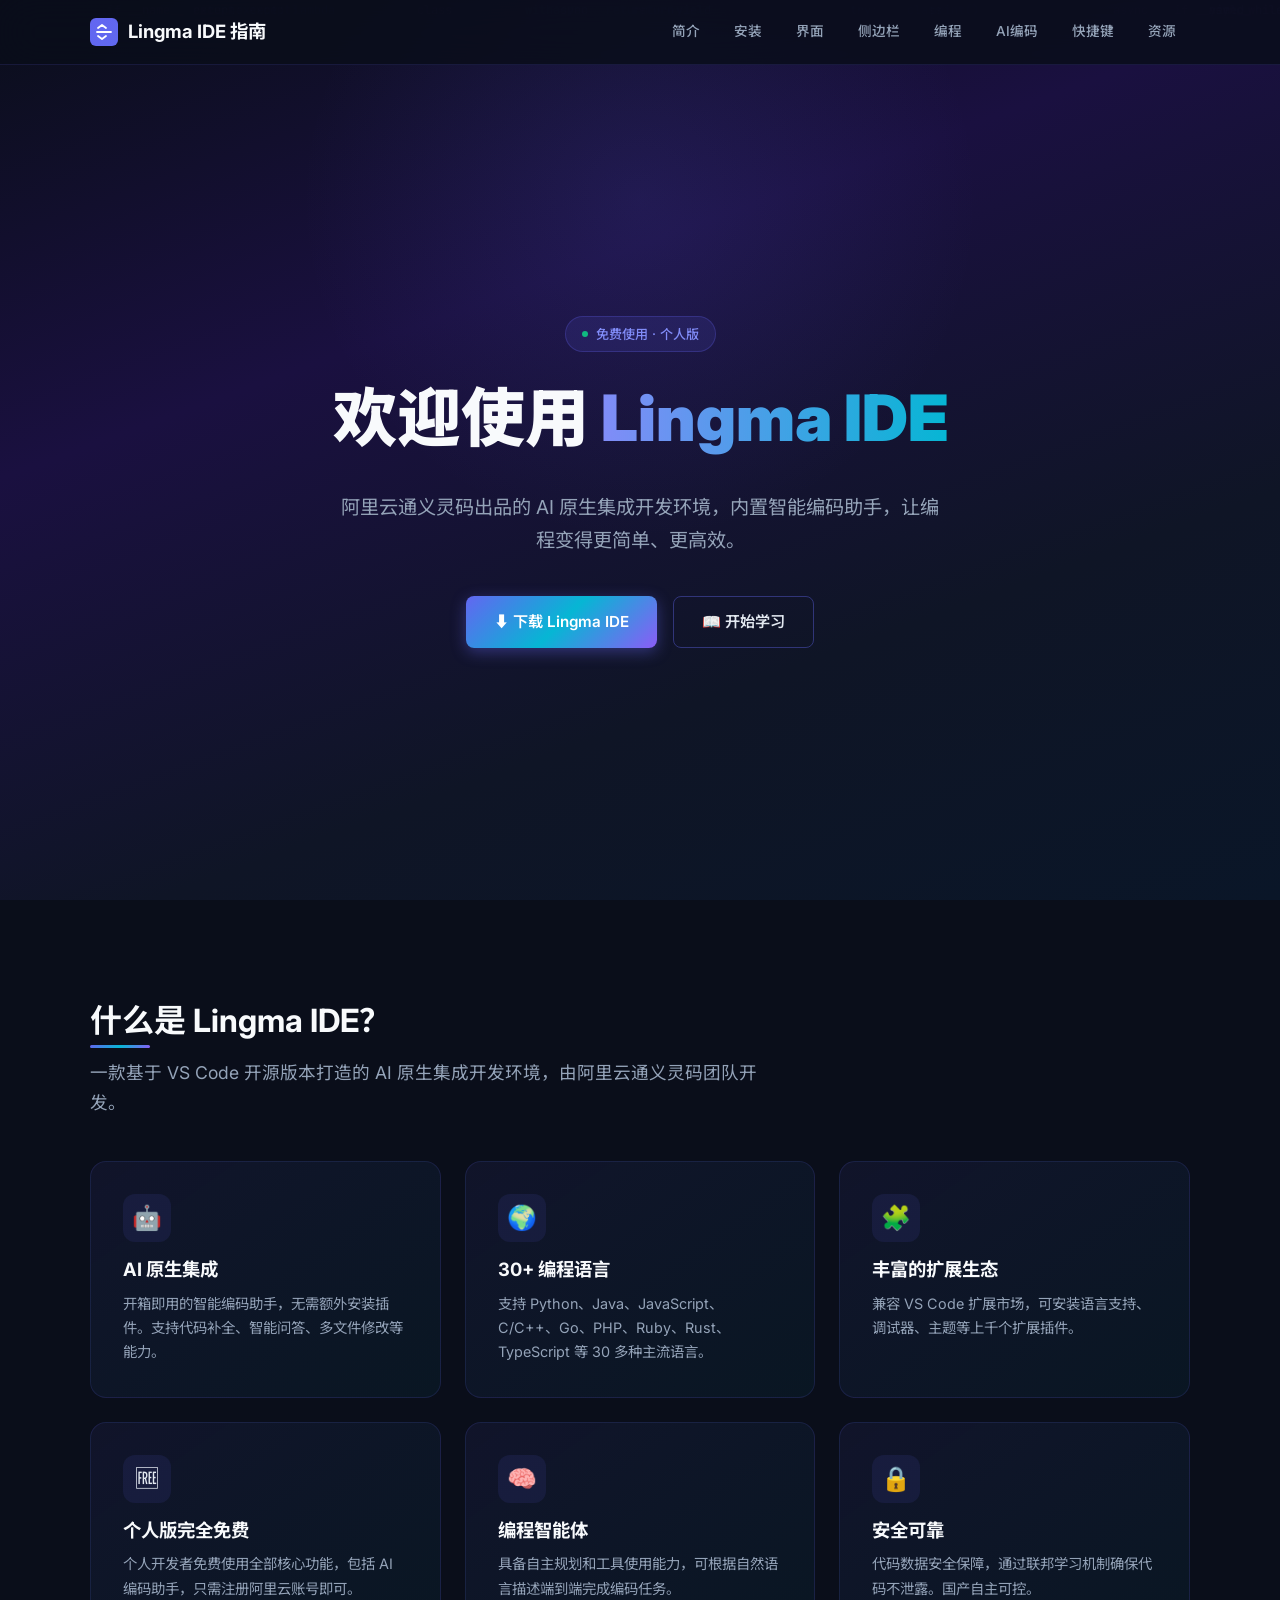
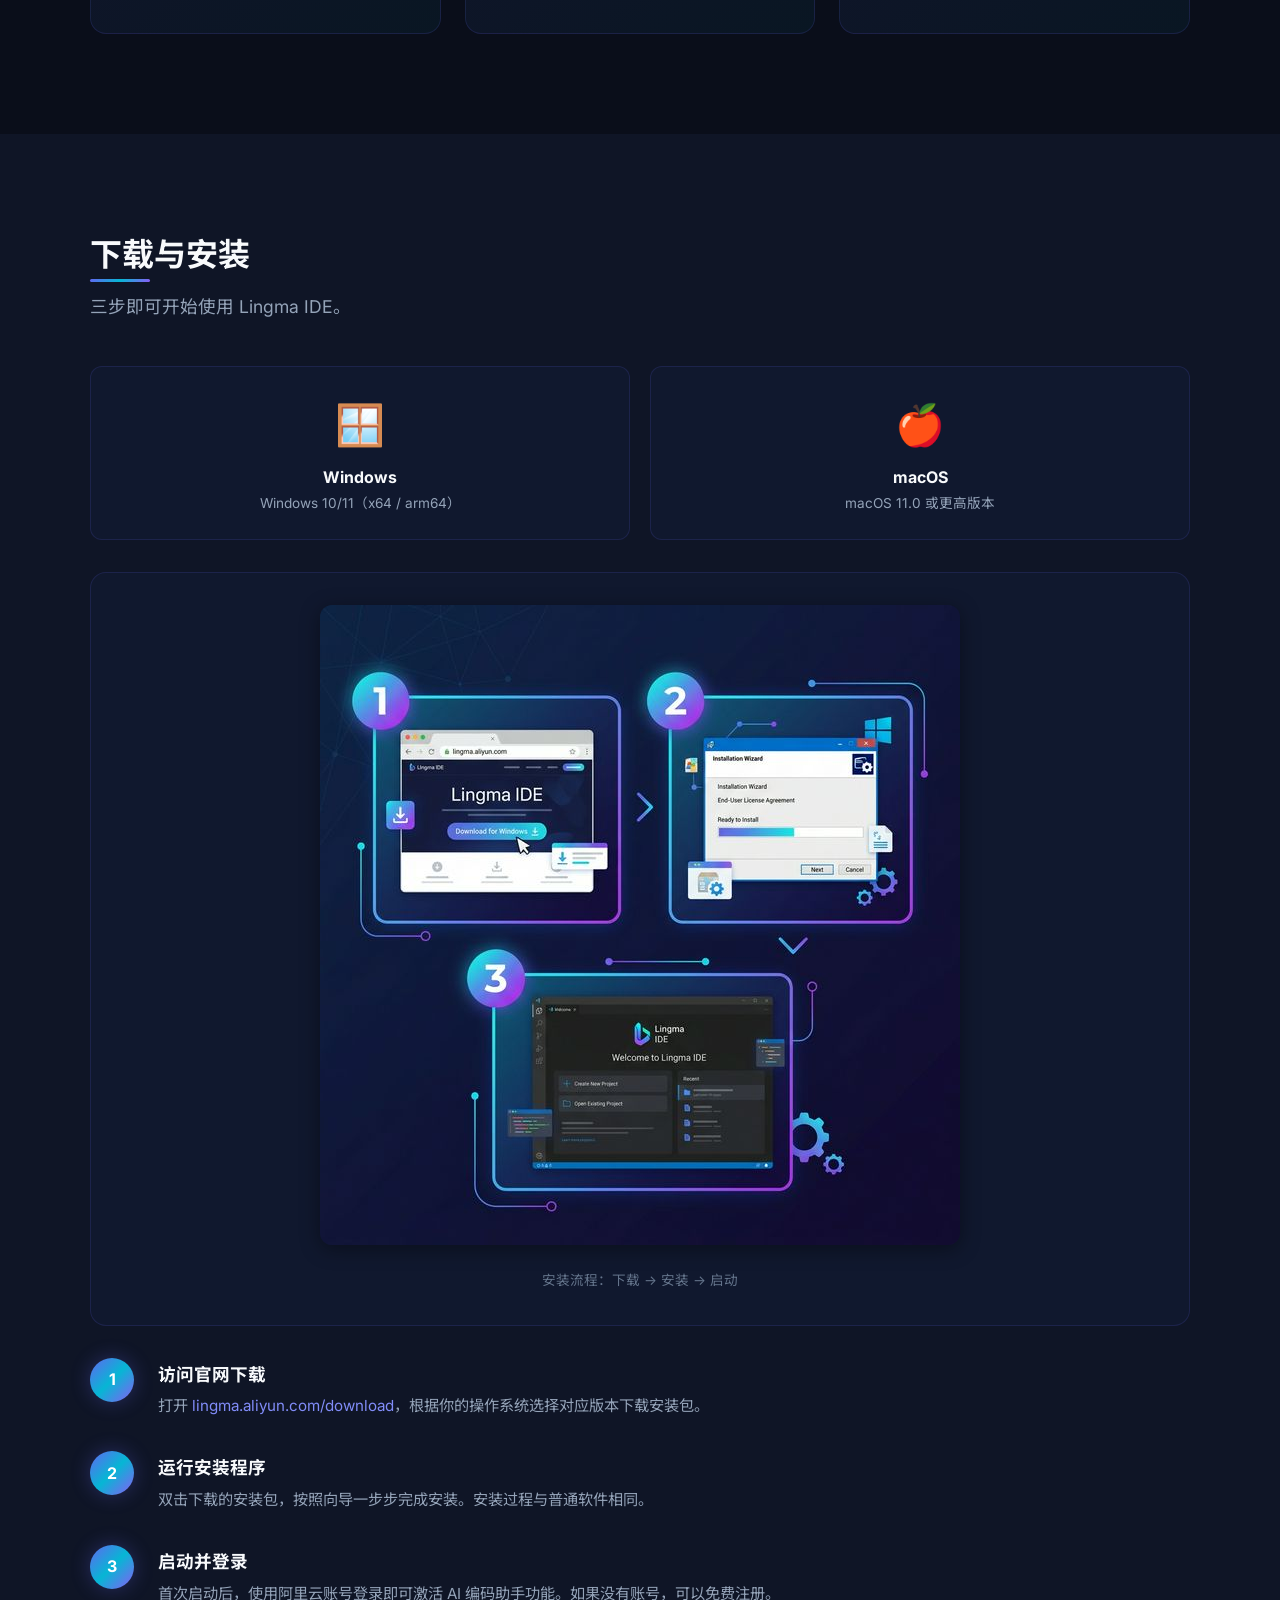
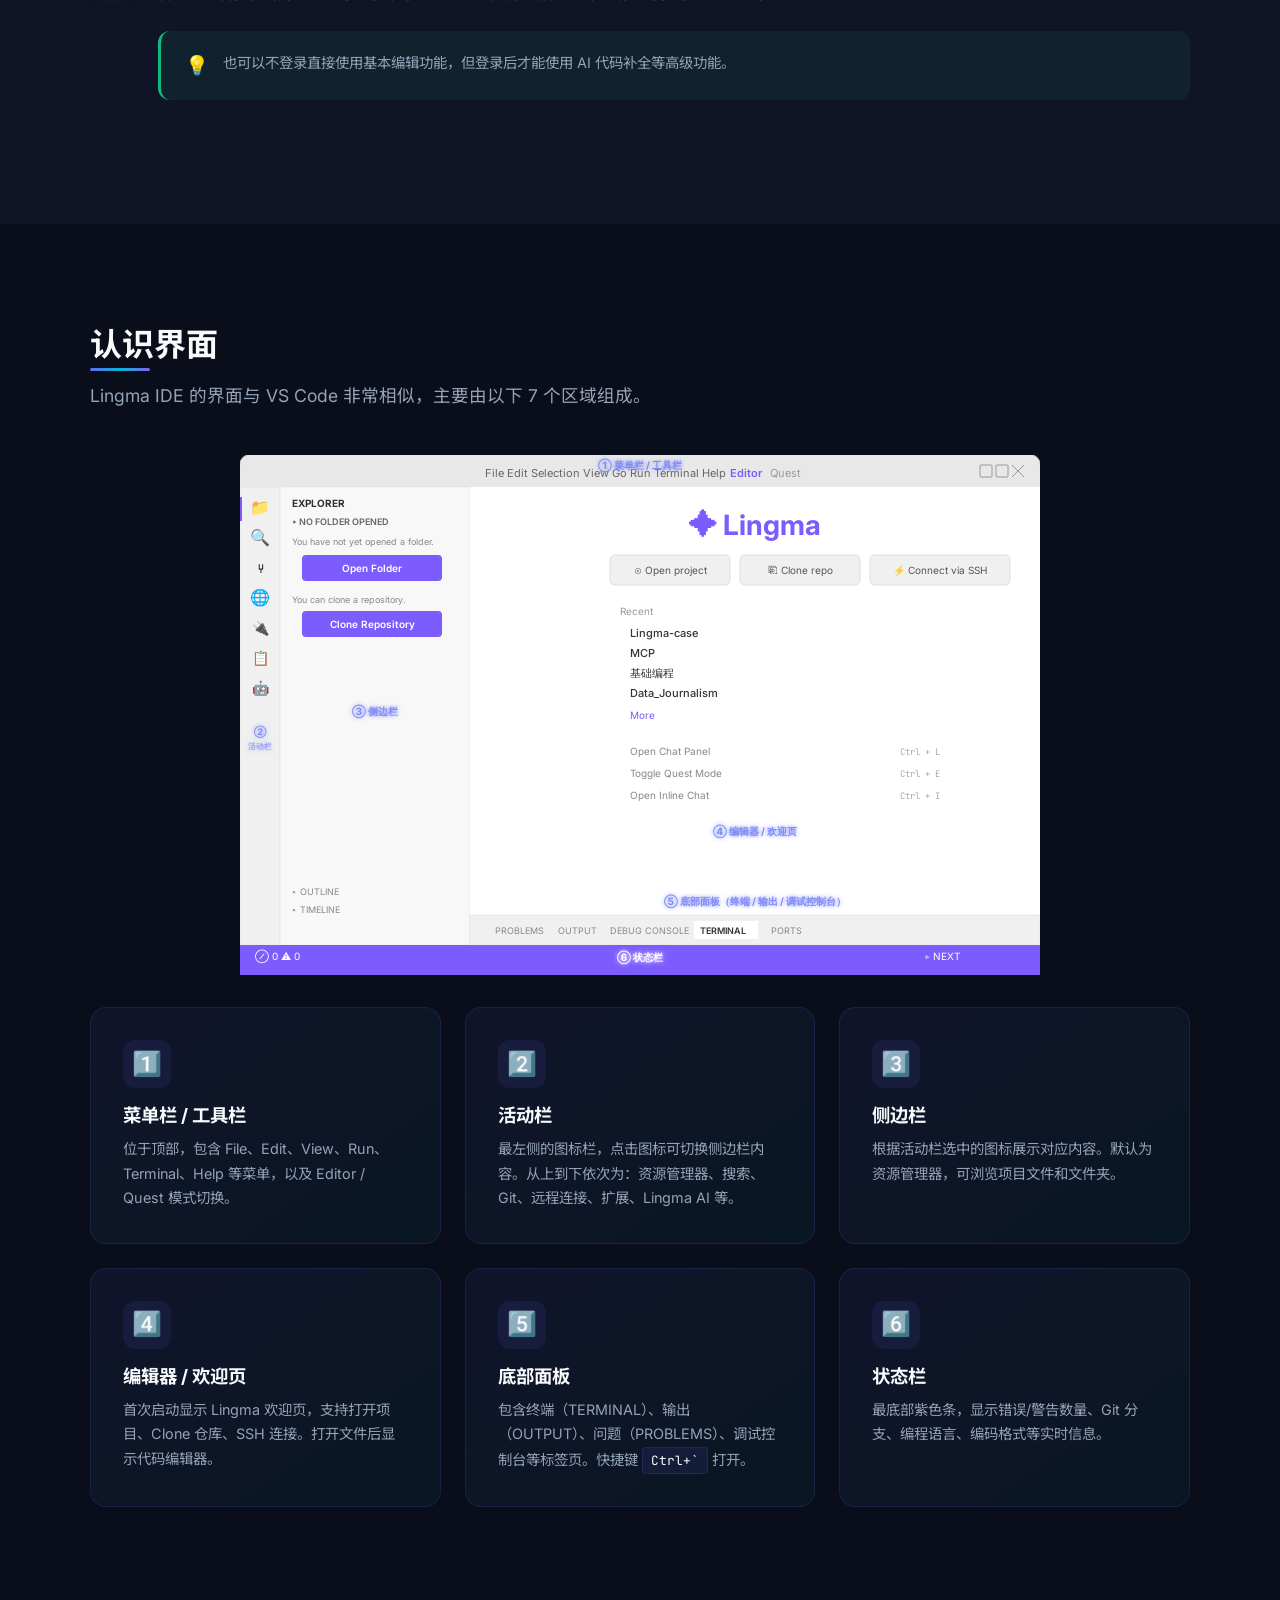
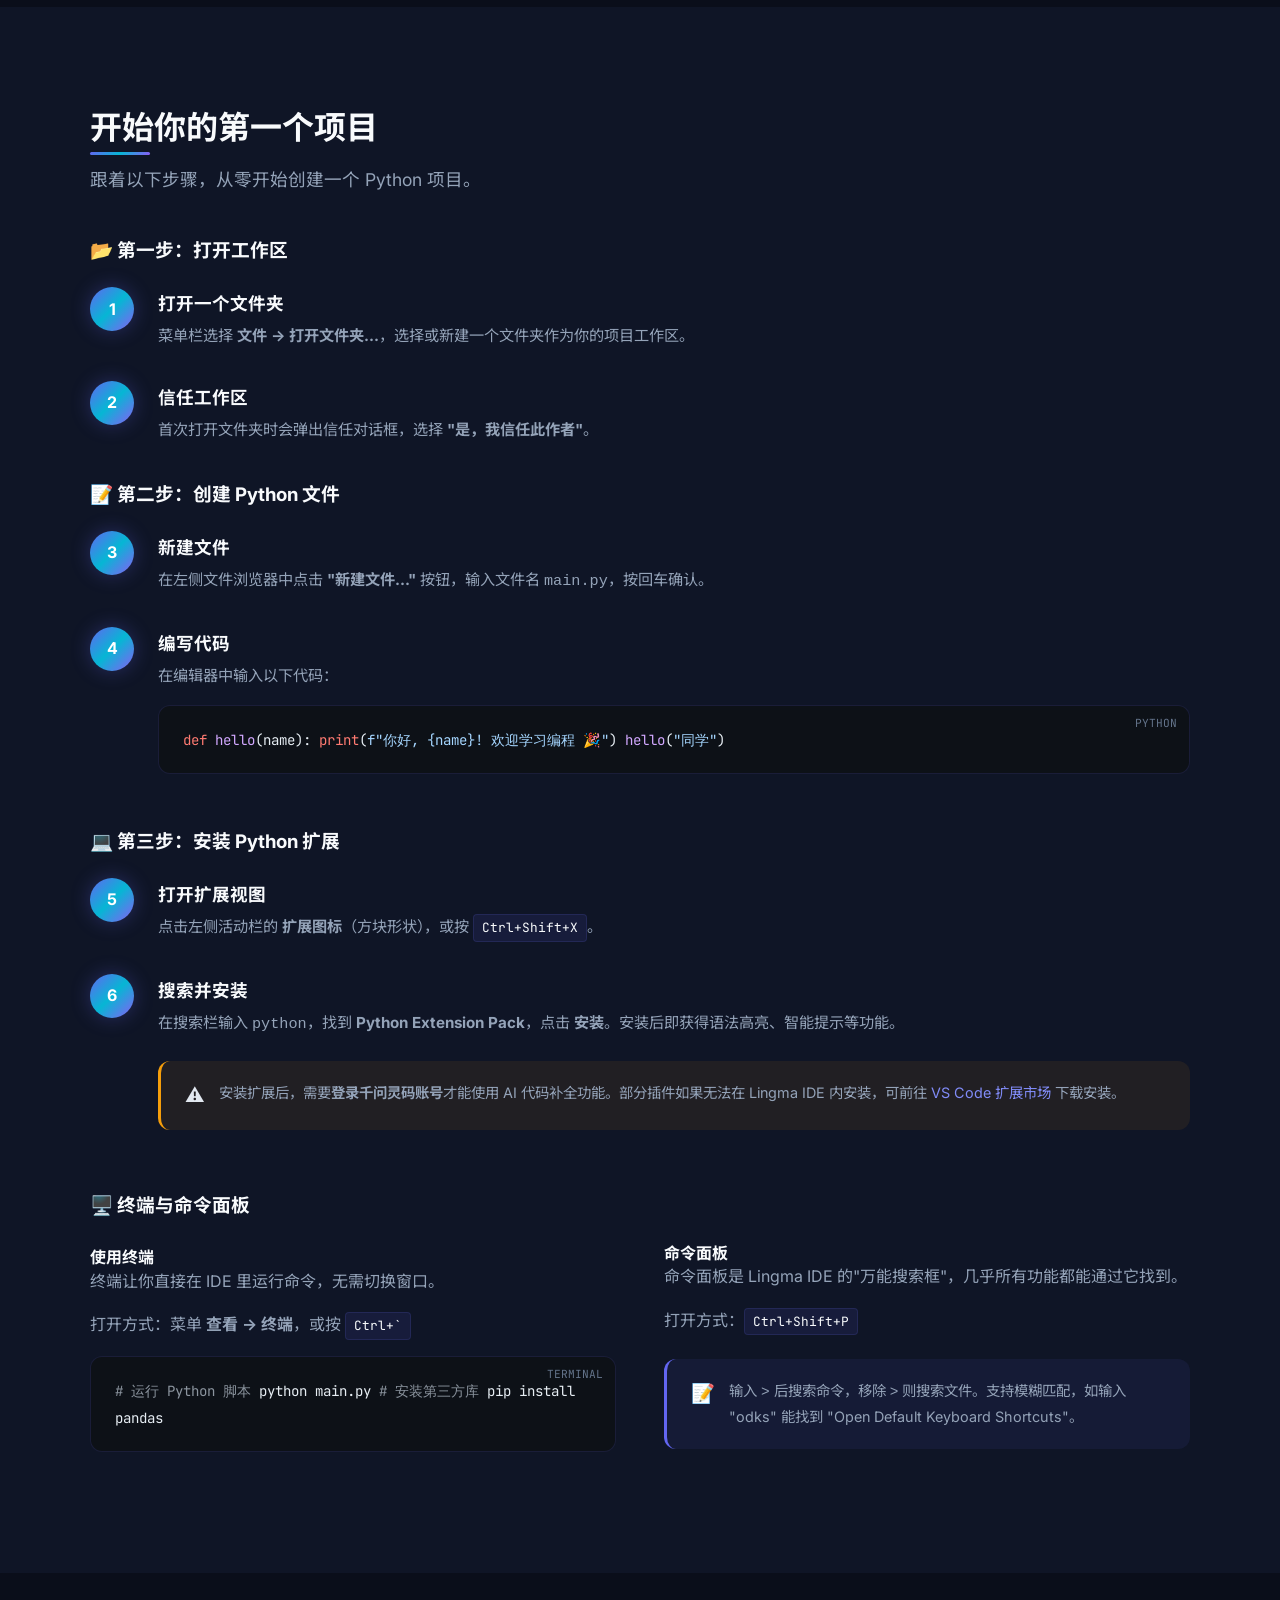
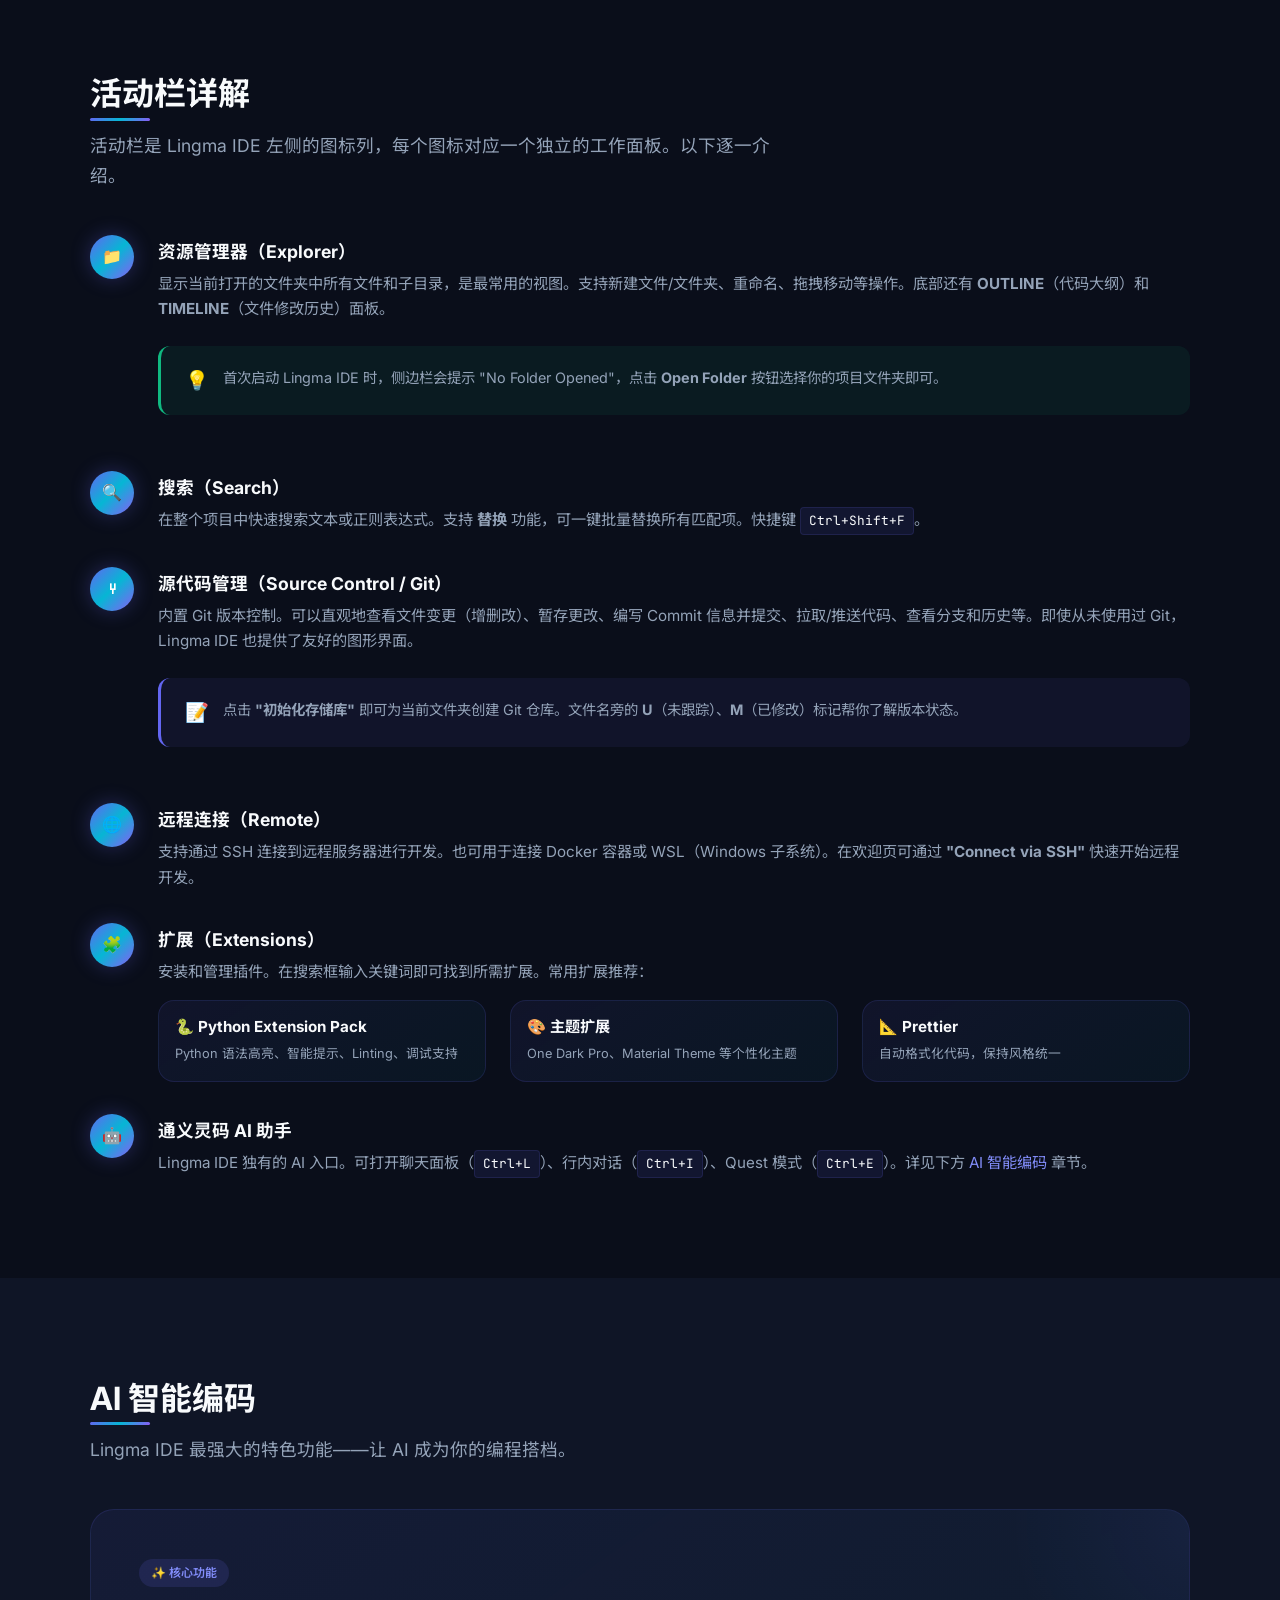
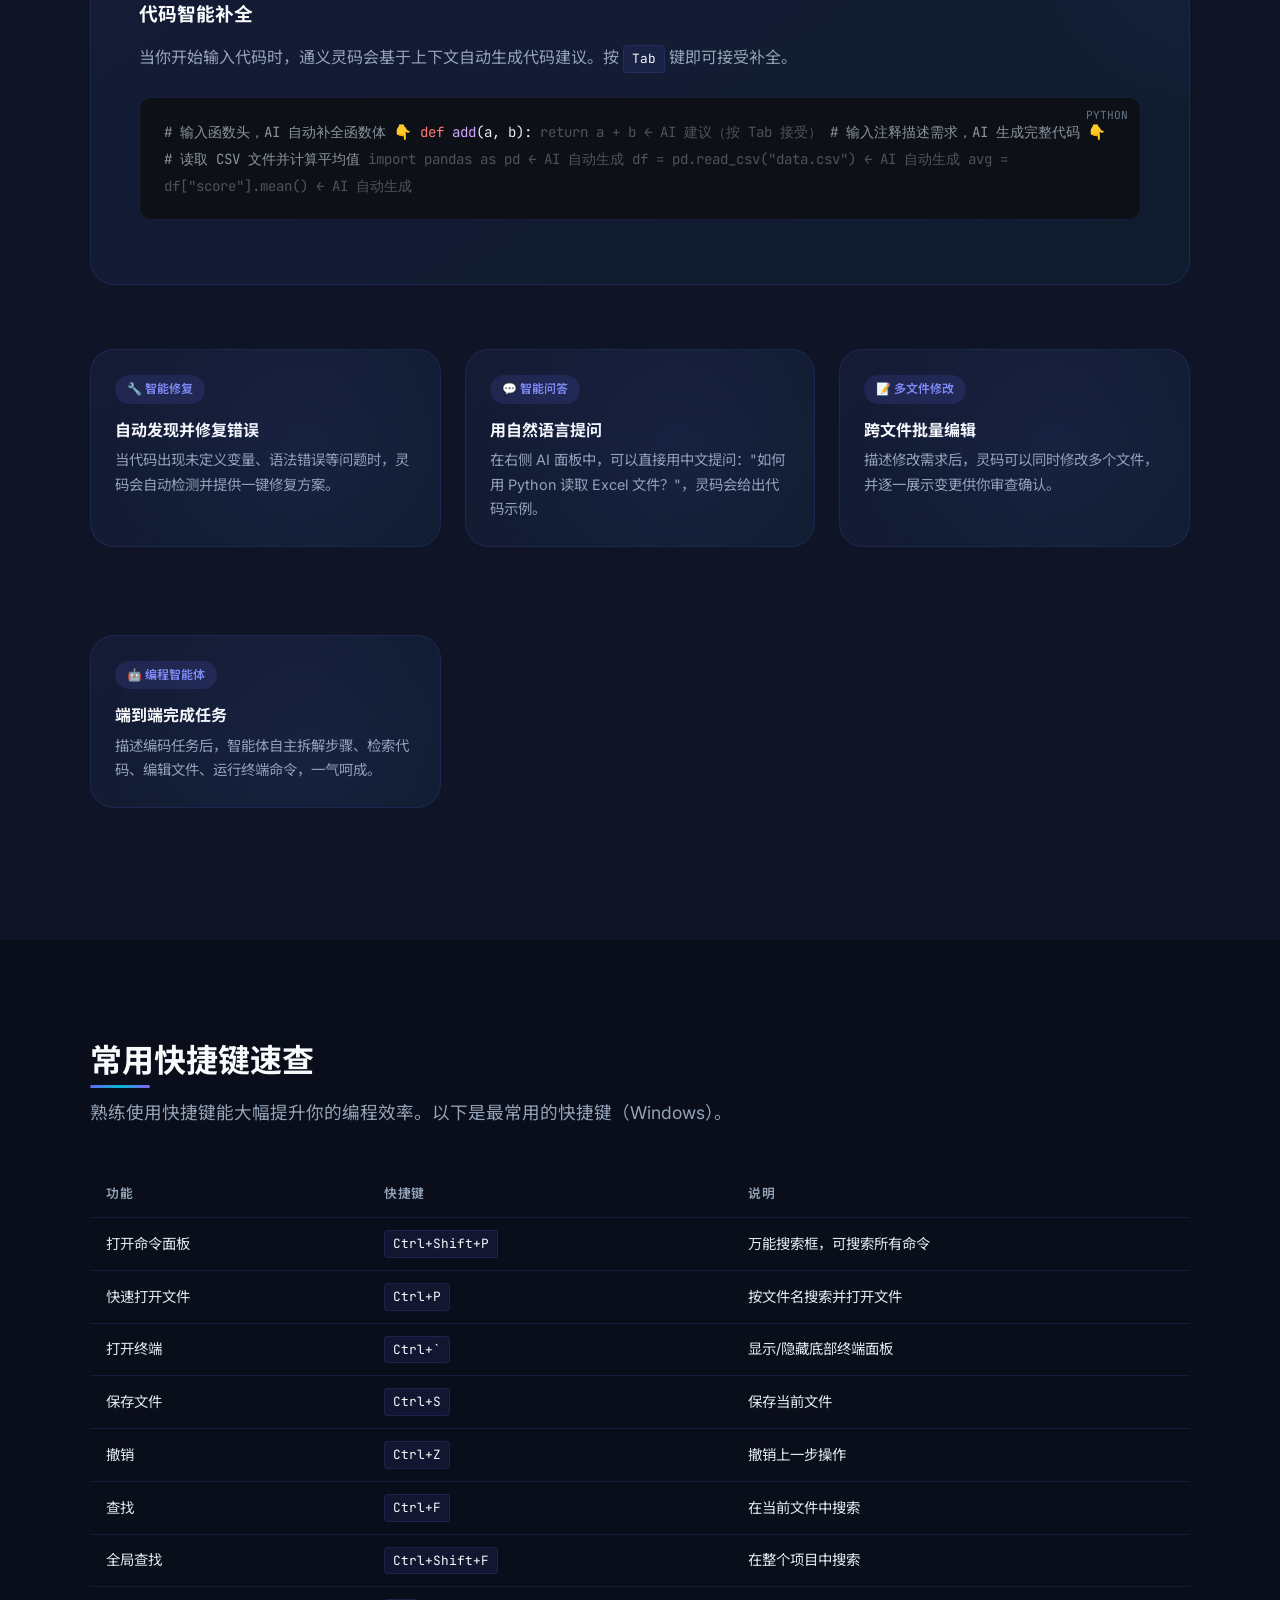
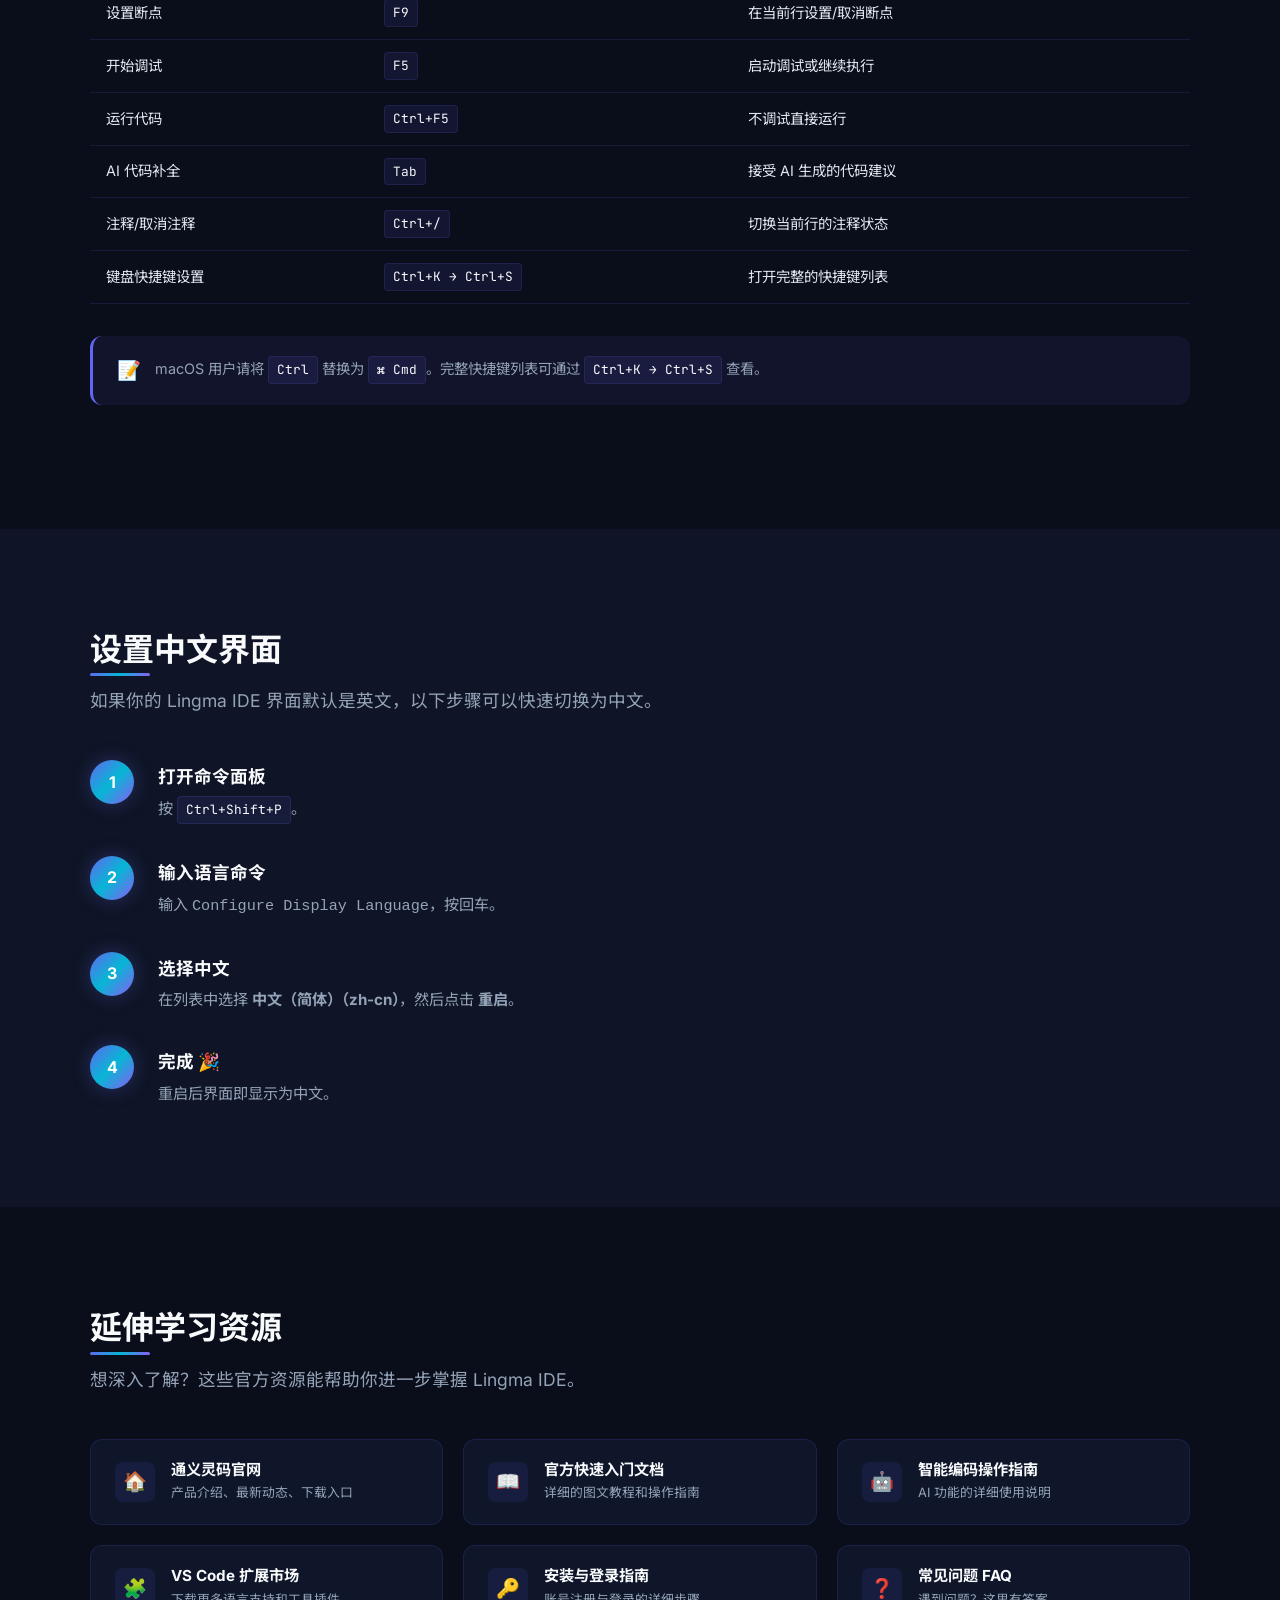
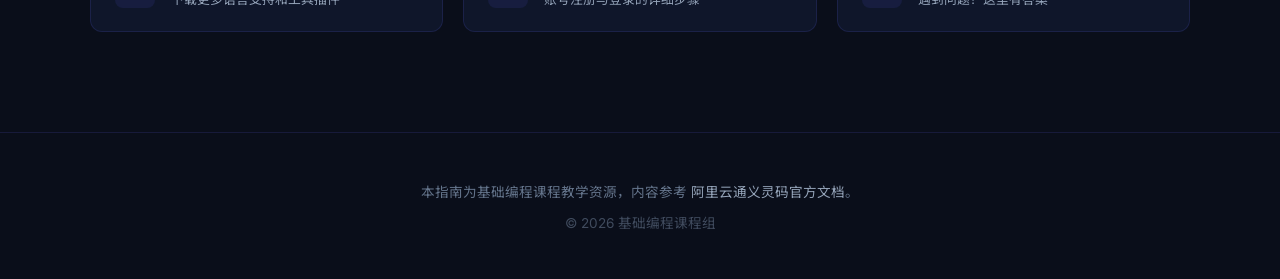
==== index.html @ 5a614963 "feat: Lingma IDE introduction guide for undergrads" ====
<!DOCTYPE html>
<html lang="zh-CN">
<head>
  <meta charset="UTF-8">
  <meta name="viewport" content="width=device-width, initial-scale=1.0">
  <title>Lingma IDE 入门指南 — 通义灵码</title>
  <meta name="description" content="面向本科生的 Lingma IDE（通义灵码）使用入门指南，涵盖下载安装、界面认识、Python 编程、AI 智能编码等核心功能。">
  <link rel="stylesheet" href="index.css">
  <link rel="icon" href="data:image/svg+xml,<svg xmlns='http://www.w3.org/2000/svg' viewBox='0 0 32 32'><text y='28' font-size='28'>🧠</text></svg>">
</head>
<body>

<!-- ===== Navigation ===== -->
<nav class="navbar" id="navbar">
  <div class="navbar-inner">
    <a href="#" class="nav-brand">
      <svg viewBox="0 0 28 28" fill="none"><rect width="28" height="28" rx="6" fill="url(#nb)"/><path d="M8 10l4-3 4 3M8 18l4 3 4-3M7 14h14" stroke="#fff" stroke-width="1.8" stroke-linecap="round" stroke-linejoin="round"/><defs><linearGradient id="nb" x1="0" y1="0" x2="28" y2="28"><stop stop-color="#6366f1"/><stop offset="1" stop-color="#06b6d4"/></linearGradient></defs></svg>
      Lingma IDE 指南
    </a>
    <button class="nav-toggle" onclick="document.querySelector('.nav-links').classList.toggle('open')" aria-label="菜单">☰</button>
    <ul class="nav-links">
      <li><a href="#about">简介</a></li>
      <li><a href="#install">安装</a></li>
      <li><a href="#interface">界面</a></li>
      <li><a href="#sidebar">侧边栏</a></li>
      <li><a href="#coding">编程</a></li>
      <li><a href="#ai">AI编码</a></li>
      <li><a href="#shortcuts">快捷键</a></li>
      <li><a href="#resources">资源</a></li>
    </ul>
  </div>
</nav>

<!-- ===== Hero ===== -->
<section class="hero" id="top">
  <div class="hero-particles" id="particles"></div>
  <div class="hero-content">
    <div class="hero-badge"><span class="dot"></span>免费使用 · 个人版</div>
    <h1>欢迎使用 <span class="gradient-text">Lingma IDE</span></h1>
    <p class="tagline">阿里云通义灵码出品的 AI 原生集成开发环境，内置智能编码助手，让编程变得更简单、更高效。</p>
    <div class="hero-actions">
      <a href="https://lingma.aliyun.com/download" target="_blank" class="btn btn-primary">⬇ 下载 Lingma IDE</a>
      <a href="#about" class="btn btn-outline">📖 开始学习</a>
    </div>
  </div>
</section>

<!-- ===== 什么是 Lingma IDE ===== -->
<section class="section" id="about">
  <div class="section-inner fade-in">
    <h2 class="section-title">什么是 Lingma IDE？</h2>
    <p class="section-subtitle">一款基于 VS Code 开源版本打造的 AI 原生集成开发环境，由阿里云通义灵码团队开发。</p>
    <div class="features-grid">
      <div class="feature-card">
        <div class="feature-icon">🤖</div>
        <h3>AI 原生集成</h3>
        <p>开箱即用的智能编码助手，无需额外安装插件。支持代码补全、智能问答、多文件修改等能力。</p>
      </div>
      <div class="feature-card">
        <div class="feature-icon">🌍</div>
        <h3>30+ 编程语言</h3>
        <p>支持 Python、Java、JavaScript、C/C++、Go、PHP、Ruby、Rust、TypeScript 等 30 多种主流语言。</p>
      </div>
      <div class="feature-card">
        <div class="feature-icon">🧩</div>
        <h3>丰富的扩展生态</h3>
        <p>兼容 VS Code 扩展市场，可安装语言支持、调试器、主题等上千个扩展插件。</p>
      </div>
      <div class="feature-card">
        <div class="feature-icon">🆓</div>
        <h3>个人版完全免费</h3>
        <p>个人开发者免费使用全部核心功能，包括 AI 编码助手，只需注册阿里云账号即可。</p>
      </div>
      <div class="feature-card">
        <div class="feature-icon">🧠</div>
        <h3>编程智能体</h3>
        <p>具备自主规划和工具使用能力，可根据自然语言描述端到端完成编码任务。</p>
      </div>
      <div class="feature-card">
        <div class="feature-icon">🔒</div>
        <h3>安全可靠</h3>
        <p>代码数据安全保障，通过联邦学习机制确保代码不泄露。国产自主可控。</p>
      </div>
    </div>
  </div>
</section>

<!-- ===== 下载与安装 ===== -->
<section class="section section-alt" id="install">
  <div class="section-inner fade-in">
    <h2 class="section-title">下载与安装</h2>
    <p class="section-subtitle">三步即可开始使用 Lingma IDE。</p>

    <div class="sys-req-grid">
      <div class="sys-req-card">
        <div class="os-icon">🪟</div>
        <h4>Windows</h4>
        <p>Windows 10/11（x64 / arm64）</p>
      </div>
      <div class="sys-req-card">
        <div class="os-icon">🍎</div>
        <h4>macOS</h4>
        <p>macOS 11.0 或更高版本</p>
      </div>
    </div>

    <div class="illustration-panel">
      <img src="images/install_steps.png" alt="Lingma IDE 安装步骤示意图" loading="lazy">
      <figcaption>安装流程：下载 → 安装 → 启动</figcaption>
    </div>

    <div class="step-list">
      <div class="step-item">
        <div class="step-number">1</div>
        <div class="step-content">
          <h4>访问官网下载</h4>
          <p>打开 <a href="https://lingma.aliyun.com/download" target="_blank">lingma.aliyun.com/download</a>，根据你的操作系统选择对应版本下载安装包。</p>
        </div>
      </div>
      <div class="step-item">
        <div class="step-number">2</div>
        <div class="step-content">
          <h4>运行安装程序</h4>
          <p>双击下载的安装包，按照向导一步步完成安装。安装过程与普通软件相同。</p>
        </div>
      </div>
      <div class="step-item">
        <div class="step-number">3</div>
        <div class="step-content">
          <h4>启动并登录</h4>
          <p>首次启动后，使用阿里云账号登录即可激活 AI 编码助手功能。如果没有账号，可以免费注册。</p>
          <div class="info-box tip">
            <span class="info-box-icon">💡</span>
            <p>也可以不登录直接使用基本编辑功能，但登录后才能使用 AI 代码补全等高级功能。</p>
          </div>
        </div>
      </div>
    </div>
  </div>
</section>

<!-- ===== 界面认识 ===== -->
<section class="section" id="interface">
  <div class="section-inner fade-in">
    <h2 class="section-title">认识界面</h2>
    <p class="section-subtitle">Lingma IDE 的界面与 VS Code 非常相似，主要由以下 7 个区域组成。</p>

    <!-- SVG IDE Layout Diagram — matches real Lingma IDE (light theme) -->
    <svg class="ide-diagram" viewBox="0 0 800 520" xmlns="http://www.w3.org/2000/svg">
      <defs>
        <linearGradient id="g1" x1="0" y1="0" x2="1" y2="1"><stop offset="0%" stop-color="#6366f1"/><stop offset="100%" stop-color="#06b6d4"/></linearGradient>
        <filter id="glow"><feGaussianBlur stdDeviation="2" result="blur"/><feMerge><feMergeNode in="blur"/><feMergeNode in="SourceGraphic"/></feMerge></filter>
      </defs>
      <!-- Window Frame -->
      <rect width="800" height="520" rx="10" fill="#f5f5f5" stroke="#c0c0c0" stroke-width="1.5"/>
      <!-- Title Bar -->
      <rect x="0" y="0" width="800" height="32" rx="10" fill="#e8e8e8"/>
      <rect x="0" y="10" width="800" height="22" fill="#e8e8e8"/>
      <text x="245" y="22" fill="#666" font-size="11" font-family="Inter,sans-serif">File  Edit  Selection  View  Go  Run  Terminal  Help</text>
      <text x="490" y="22" fill="#7c5cfc" font-size="11" font-weight="600" font-family="Inter,sans-serif">Editor</text>
      <text x="530" y="22" fill="#999" font-size="11" font-family="Inter,sans-serif">Quest</text>
      <!-- Window buttons -->
      <rect x="740" y="10" width="12" height="12" rx="1" fill="none" stroke="#999" stroke-width="1"/>
      <rect x="756" y="10" width="12" height="12" rx="1" fill="none" stroke="#999" stroke-width="1"/>
      <line x1="772" y1="10" x2="784" y2="22" stroke="#999" stroke-width="1"/>
      <line x1="784" y1="10" x2="772" y2="22" stroke="#999" stroke-width="1"/>
      <!-- Activity Bar (left icons) -->
      <rect x="0" y="32" width="40" height="458" fill="#f0f0f0" stroke="#ddd" stroke-width="0.5"/>
      <!-- Activity bar icons -->
      <text x="20" y="58" text-anchor="middle" font-size="16">📁</text>
      <rect x="0" y="42" width="2" height="24" fill="#7c5cfc"/>
      <text x="20" y="88" text-anchor="middle" font-size="16">🔍</text>
      <text x="20" y="118" text-anchor="middle" font-size="14">⑂</text>
      <text x="20" y="148" text-anchor="middle" font-size="16">🌐</text>
      <text x="20" y="178" text-anchor="middle" font-size="14">🔌</text>
      <text x="20" y="208" text-anchor="middle" font-size="14">📋</text>
      <text x="20" y="238" text-anchor="middle" font-size="14">🤖</text>
      <!-- Sidebar - Explorer -->
      <rect x="40" y="32" width="190" height="458" fill="#f8f8f8" stroke="#e0e0e0" stroke-width="0.5"/>
      <text x="52" y="52" fill="#333" font-size="10" font-weight="700" font-family="Inter,sans-serif">EXPLORER</text>
      <text x="52" y="70" fill="#666" font-size="9" font-weight="600" font-family="Inter,sans-serif">▸ NO FOLDER OPENED</text>
      <text x="52" y="90" fill="#888" font-size="9" font-family="Inter,sans-serif">You have not yet opened a folder.</text>
      <rect x="62" y="100" width="140" height="26" rx="4" fill="#7c5cfc"/>
      <text x="132" y="117" text-anchor="middle" fill="#fff" font-size="10" font-weight="600" font-family="Inter,sans-serif">Open Folder</text>
      <text x="52" y="148" fill="#888" font-size="9" font-family="Inter,sans-serif">You can clone a repository.</text>
      <rect x="62" y="156" width="140" height="26" rx="4" fill="#7c5cfc"/>
      <text x="132" y="173" text-anchor="middle" fill="#fff" font-size="10" font-weight="600" font-family="Inter,sans-serif">Clone Repository</text>
      <!-- Bottom sidebar sections -->
      <text x="52" y="440" fill="#888" font-size="9" font-family="Inter,sans-serif">▸ OUTLINE</text>
      <text x="52" y="458" fill="#888" font-size="9" font-family="Inter,sans-serif">▸ TIMELINE</text>
      <!-- Main content - Welcome Page -->
      <rect x="230" y="32" width="570" height="428" fill="#ffffff"/>
      <!-- Lingma Logo + Welcome -->
      <text x="515" y="80" text-anchor="middle" fill="#7c5cfc" font-size="28" font-weight="700" font-family="Inter,sans-serif">✦ Lingma</text>
      <!-- Welcome buttons -->
      <rect x="370" y="100" width="120" height="30" rx="5" fill="#f0f0f0" stroke="#ddd" stroke-width="1"/>
      <text x="430" y="119" text-anchor="middle" fill="#555" font-size="10" font-family="Inter,sans-serif">⊙ Open project</text>
      <rect x="500" y="100" width="120" height="30" rx="5" fill="#f0f0f0" stroke="#ddd" stroke-width="1"/>
      <text x="560" y="119" text-anchor="middle" fill="#555" font-size="10" font-family="Inter,sans-serif">⎘ Clone repo</text>
      <rect x="630" y="100" width="140" height="30" rx="5" fill="#f0f0f0" stroke="#ddd" stroke-width="1"/>
      <text x="700" y="119" text-anchor="middle" fill="#555" font-size="10" font-family="Inter,sans-serif">⚡ Connect via SSH</text>
      <!-- Recent projects -->
      <text x="380" y="160" fill="#999" font-size="10" font-family="Inter,sans-serif">Recent</text>
      <text x="390" y="182" fill="#333" font-size="11" font-weight="500" font-family="Inter,sans-serif">Lingma-case</text>
      <text x="390" y="202" fill="#333" font-size="11" font-weight="500" font-family="Inter,sans-serif">MCP</text>
      <text x="390" y="222" fill="#333" font-size="11" font-weight="500" font-family="Inter,sans-serif">基础编程</text>
      <text x="390" y="242" fill="#333" font-size="11" font-weight="500" font-family="Inter,sans-serif">Data_Journalism</text>
      <text x="390" y="264" fill="#7c5cfc" font-size="10" font-family="Inter,sans-serif">More</text>
      <!-- Chat shortcuts -->
      <text x="390" y="300" fill="#888" font-size="10" font-family="Inter,sans-serif">Open Chat Panel</text>
      <text x="700" y="300" text-anchor="end" fill="#aaa" font-size="9" font-family="JetBrains Mono,monospace">Ctrl + L</text>
      <text x="390" y="322" fill="#888" font-size="10" font-family="Inter,sans-serif">Toggle Quest Mode</text>
      <text x="700" y="322" text-anchor="end" fill="#aaa" font-size="9" font-family="JetBrains Mono,monospace">Ctrl + E</text>
      <text x="390" y="344" fill="#888" font-size="10" font-family="Inter,sans-serif">Open Inline Chat</text>
      <text x="700" y="344" text-anchor="end" fill="#aaa" font-size="9" font-family="JetBrains Mono,monospace">Ctrl + I</text>
      <!-- Bottom Panel - Terminal tabs -->
      <rect x="230" y="460" width="570" height="30" fill="#f0f0f0" stroke="#ddd" stroke-width="0.5"/>
      <text x="255" y="479" fill="#888" font-size="9" font-family="Inter,sans-serif">PROBLEMS</text>
      <text x="318" y="479" fill="#888" font-size="9" font-family="Inter,sans-serif">OUTPUT</text>
      <text x="370" y="479" fill="#888" font-size="9" font-family="Inter,sans-serif">DEBUG CONSOLE</text>
      <rect x="454" y="466" width="64" height="18" rx="0" fill="#fff"/>
      <text x="460" y="479" fill="#333" font-size="9" font-weight="600" font-family="Inter,sans-serif">TERMINAL</text>
      <text x="531" y="479" fill="#888" font-size="9" font-family="Inter,sans-serif">PORTS</text>
      <!-- Status Bar -->
      <rect x="0" y="490" width="800" height="30" rx="0" fill="#7c5cfc"/>
      <rect x="0" y="490" width="800" height="20" fill="#7c5cfc"/>
      <rect x="0" y="510" width="800" height="10" rx="10" fill="#7c5cfc"/>
      <text x="15" y="505" fill="#fff" font-size="10" font-family="Inter,sans-serif">⊘ 0  ⚠ 0</text>
      <text x="720" y="505" fill="#fff" font-size="10" font-family="Inter,sans-serif" text-anchor="end">⊳ NEXT</text>
      <!-- Labels -->
      <g filter="url(#glow)">
        <text x="400" y="14" text-anchor="middle" fill="#818cf8" font-size="10" font-weight="700" font-family="Inter,sans-serif">① 菜单栏 / 工具栏</text>
        <text x="20" y="280" text-anchor="middle" fill="#818cf8" font-size="9" font-weight="700" font-family="Inter,sans-serif">②</text>
        <text x="20" y="294" text-anchor="middle" fill="#818cf8" font-size="8" font-family="Inter,sans-serif">活动栏</text>
        <text x="135" y="260" text-anchor="middle" fill="#818cf8" font-size="10" font-weight="700" font-family="Inter,sans-serif">③ 侧边栏</text>
        <text x="515" y="380" text-anchor="middle" fill="#818cf8" font-size="10" font-weight="700" font-family="Inter,sans-serif">④ 编辑器 / 欢迎页</text>
        <text x="515" y="450" text-anchor="middle" fill="#818cf8" font-size="10" font-weight="700" font-family="Inter,sans-serif">⑤ 底部面板（终端 / 输出 / 调试控制台）</text>
        <text x="400" y="506" text-anchor="middle" fill="#fff" font-size="10" font-weight="700" font-family="Inter,sans-serif">⑥ 状态栏</text>
      </g>
    </svg>

    <div class="features-grid" style="margin-top:2rem">
      <div class="feature-card"><div class="feature-icon">1️⃣</div><h3>菜单栏 / 工具栏</h3><p>位于顶部，包含 File、Edit、View、Run、Terminal、Help 等菜单，以及 Editor / Quest 模式切换。</p></div>
      <div class="feature-card"><div class="feature-icon">2️⃣</div><h3>活动栏</h3><p>最左侧的图标栏，点击图标可切换侧边栏内容。从上到下依次为：资源管理器、搜索、Git、远程连接、扩展、Lingma AI 等。</p></div>
      <div class="feature-card"><div class="feature-icon">3️⃣</div><h3>侧边栏</h3><p>根据活动栏选中的图标展示对应内容。默认为资源管理器，可浏览项目文件和文件夹。</p></div>
      <div class="feature-card"><div class="feature-icon">4️⃣</div><h3>编辑器 / 欢迎页</h3><p>首次启动显示 Lingma 欢迎页，支持打开项目、Clone 仓库、SSH 连接。打开文件后显示代码编辑器。</p></div>
      <div class="feature-card"><div class="feature-icon">5️⃣</div><h3>底部面板</h3><p>包含终端（TERMINAL）、输出（OUTPUT）、问题（PROBLEMS）、调试控制台等标签页。快捷键 <kbd>Ctrl+`</kbd> 打开。</p></div>
      <div class="feature-card"><div class="feature-icon">6️⃣</div><h3>状态栏</h3><p>最底部紫色条，显示错误/警告数量、Git 分支、编程语言、编码格式等实时信息。</p></div>
    </div>
  </div>
</section>

<!-- ===== 开始编程 ===== -->
<section class="section section-alt" id="coding">
  <div class="section-inner fade-in">
    <h2 class="section-title">开始你的第一个项目</h2>
    <p class="section-subtitle">跟着以下步骤，从零开始创建一个 Python 项目。</p>

    <h3 style="margin-bottom:1.5rem;color:var(--color-text-bright)">📂 第一步：打开工作区</h3>
    <div class="step-list">
      <div class="step-item">
        <div class="step-number">1</div>
        <div class="step-content">
          <h4>打开一个文件夹</h4>
          <p>菜单栏选择 <strong>文件 → 打开文件夹...</strong>，选择或新建一个文件夹作为你的项目工作区。</p>
        </div>
      </div>
      <div class="step-item">
        <div class="step-number">2</div>
        <div class="step-content">
          <h4>信任工作区</h4>
          <p>首次打开文件夹时会弹出信任对话框，选择 <strong>"是，我信任此作者"</strong>。</p>
        </div>
      </div>
    </div>

    <h3 style="margin:2.5rem 0 1.5rem;color:var(--color-text-bright)">📝 第二步：创建 Python 文件</h3>
    <div class="step-list">
      <div class="step-item">
        <div class="step-number">3</div>
        <div class="step-content">
          <h4>新建文件</h4>
          <p>在左侧文件浏览器中点击 <strong>"新建文件..."</strong> 按钮，输入文件名 <code>main.py</code>，按回车确认。</p>
        </div>
      </div>
      <div class="step-item">
        <div class="step-number">4</div>
        <div class="step-content">
          <h4>编写代码</h4>
          <p>在编辑器中输入以下代码：</p>
          <div class="code-block" data-lang="python">
<code><span class="kw">def</span> <span class="fn">hello</span>(name):
    <span class="kw">print</span>(<span class="str">f"你好, {name}! 欢迎学习编程 🎉"</span>)

<span class="fn">hello</span>(<span class="str">"同学"</span>)</code>
          </div>
        </div>
      </div>
    </div>

    <h3 style="margin:2.5rem 0 1.5rem;color:var(--color-text-bright)">💻 第三步：安装 Python 扩展</h3>
    <div class="step-list">
      <div class="step-item">
        <div class="step-number">5</div>
        <div class="step-content">
          <h4>打开扩展视图</h4>
          <p>点击左侧活动栏的 <strong>扩展图标</strong>（方块形状），或按 <kbd>Ctrl+Shift+X</kbd>。</p>
        </div>
      </div>
      <div class="step-item">
        <div class="step-number">6</div>
        <div class="step-content">
          <h4>搜索并安装</h4>
          <p>在搜索栏输入 <code>python</code>，找到 <strong>Python Extension Pack</strong>，点击 <strong>安装</strong>。安装后即获得语法高亮、智能提示等功能。</p>
          <div class="info-box warning">
            <span class="info-box-icon">⚠️</span>
            <p>安装扩展后，需要<strong>登录千问灵码账号</strong>才能使用 AI 代码补全功能。部分插件如果无法在 Lingma IDE 内安装，可前往 <a href="https://marketplace.visualstudio.com/vscode" target="_blank">VS Code 扩展市场</a> 下载安装。</p>
          </div>
        </div>
      </div>
    </div>

    <h3 style="margin:2.5rem 0 1.5rem;color:var(--color-text-bright)">🖥️ 终端与命令面板</h3>
    <div class="two-col" style="margin-top:1rem">
      <div>
        <h4>使用终端</h4>
        <p style="color:var(--color-text-muted);margin-bottom:1rem">终端让你直接在 IDE 里运行命令，无需切换窗口。</p>
        <p style="color:var(--color-text-muted)">打开方式：菜单 <strong>查看 → 终端</strong>，或按 <kbd>Ctrl+`</kbd></p>
        <div class="code-block" data-lang="terminal">
<code><span class="cm"># 运行 Python 脚本</span>
python main.py

<span class="cm"># 安装第三方库</span>
pip install pandas</code>
        </div>
      </div>
      <div>
        <h4>命令面板</h4>
        <p style="color:var(--color-text-muted);margin-bottom:1rem">命令面板是 Lingma IDE 的"万能搜索框"，几乎所有功能都能通过它找到。</p>
        <p style="color:var(--color-text-muted)">打开方式：<kbd>Ctrl+Shift+P</kbd></p>
        <div class="info-box note">
          <span class="info-box-icon">📝</span>
          <p>输入 <code>></code> 后搜索命令，移除 <code>></code> 则搜索文件。支持模糊匹配，如输入 "odks" 能找到 "Open Default Keyboard Shortcuts"。</p>
        </div>
      </div>
    </div>
  </div>
</section>

<!-- ===== 活动栏详解 ===== -->
<section class="section" id="sidebar">
  <div class="section-inner fade-in">
    <h2 class="section-title">活动栏详解</h2>
    <p class="section-subtitle">活动栏是 Lingma IDE 左侧的图标列，每个图标对应一个独立的工作面板。以下逐一介绍。</p>

    <div class="step-list">
      <div class="step-item">
        <div class="step-number">📁</div>
        <div class="step-content">
          <h4>资源管理器（Explorer）</h4>
          <p>显示当前打开的文件夹中所有文件和子目录，是最常用的视图。支持新建文件/文件夹、重命名、拖拽移动等操作。底部还有 <strong>OUTLINE</strong>（代码大纲）和 <strong>TIMELINE</strong>（文件修改历史）面板。</p>
          <div class="info-box tip">
            <span class="info-box-icon">💡</span>
            <p>首次启动 Lingma IDE 时，侧边栏会提示 "No Folder Opened"，点击 <strong>Open Folder</strong> 按钮选择你的项目文件夹即可。</p>
          </div>
        </div>
      </div>
      <div class="step-item">
        <div class="step-number">🔍</div>
        <div class="step-content">
          <h4>搜索（Search）</h4>
          <p>在整个项目中快速搜索文本或正则表达式。支持 <strong>替换</strong> 功能，可一键批量替换所有匹配项。快捷键 <kbd>Ctrl+Shift+F</kbd>。</p>
        </div>
      </div>
      <div class="step-item">
        <div class="step-number">⑂</div>
        <div class="step-content">
          <h4>源代码管理（Source Control / Git）</h4>
          <p>内置 Git 版本控制。可以直观地查看文件变更（增删改）、暂存更改、编写 Commit 信息并提交、拉取/推送代码、查看分支和历史等。即使从未使用过 Git，Lingma IDE 也提供了友好的图形界面。</p>
          <div class="info-box note">
            <span class="info-box-icon">📝</span>
            <p>点击 <strong>"初始化存储库"</strong> 即可为当前文件夹创建 Git 仓库。文件名旁的 <strong>U</strong>（未跟踪）、<strong>M</strong>（已修改）标记帮你了解版本状态。</p>
          </div>
        </div>
      </div>
      <div class="step-item">
        <div class="step-number">🌐</div>
        <div class="step-content">
          <h4>远程连接（Remote）</h4>
          <p>支持通过 SSH 连接到远程服务器进行开发。也可用于连接 Docker 容器或 WSL（Windows 子系统）。在欢迎页可通过 <strong>"Connect via SSH"</strong> 快速开始远程开发。</p>
        </div>
      </div>
      <div class="step-item">
        <div class="step-number">🧩</div>
        <div class="step-content">
          <h4>扩展（Extensions）</h4>
          <p>安装和管理插件。在搜索框输入关键词即可找到所需扩展。常用扩展推荐：</p>
          <div class="features-grid" style="margin-top:1rem">
            <div class="feature-card" style="padding:1rem">
              <h4 style="font-size:0.95rem">🐍 Python Extension Pack</h4>
              <p style="font-size:0.8rem">Python 语法高亮、智能提示、Linting、调试支持</p>
            </div>
            <div class="feature-card" style="padding:1rem">
              <h4 style="font-size:0.95rem">🎨 主题扩展</h4>
              <p style="font-size:0.8rem">One Dark Pro、Material Theme 等个性化主题</p>
            </div>
            <div class="feature-card" style="padding:1rem">
              <h4 style="font-size:0.95rem">📐 Prettier</h4>
              <p style="font-size:0.8rem">自动格式化代码，保持风格统一</p>
            </div>
          </div>
        </div>
      </div>
      <div class="step-item">
        <div class="step-number">🤖</div>
        <div class="step-content">
          <h4>通义灵码 AI 助手</h4>
          <p>Lingma IDE 独有的 AI 入口。可打开聊天面板（<kbd>Ctrl+L</kbd>）、行内对话（<kbd>Ctrl+I</kbd>）、Quest 模式（<kbd>Ctrl+E</kbd>）。详见下方 <a href="#ai">AI 智能编码</a> 章节。</p>
        </div>
      </div>
    </div>
  </div>
</section>

<!-- ===== AI 智能编码 ===== -->
<section class="section section-alt" id="ai">
  <div class="section-inner fade-in">
    <h2 class="section-title">AI 智能编码</h2>
    <p class="section-subtitle">Lingma IDE 最强大的特色功能——让 AI 成为你的编程搭档。</p>

    <div class="ai-showcase">
      <div class="ai-tag">✨ 核心功能</div>
      <h3 style="margin-bottom:1rem">代码智能补全</h3>
      <p style="color:var(--color-text-muted);margin-bottom:1.5rem">当你开始输入代码时，通义灵码会基于上下文自动生成代码建议。按 <kbd>Tab</kbd> 键即可接受补全。</p>
      <div class="code-block" data-lang="python">
<code><span class="cm"># 输入函数头，AI 自动补全函数体 👇</span>
<span class="kw">def</span> <span class="fn">add</span>(a, b):
    <span class="cm" style="opacity:0.5">return a + b    ← AI 建议（按 Tab 接受）</span>

<span class="cm"># 输入注释描述需求，AI 生成完整代码 👇</span>
<span class="cm"># 读取 CSV 文件并计算平均值</span>
<span class="cm" style="opacity:0.5">import pandas as pd             ← AI 自动生成</span>
<span class="cm" style="opacity:0.5">df = pd.read_csv("data.csv")    ← AI 自动生成</span>
<span class="cm" style="opacity:0.5">avg = df["score"].mean()        ← AI 自动生成</span></code>
      </div>
    </div>

    <div class="features-grid" style="margin-top:2rem">
      <div class="ai-showcase" style="padding:1.5rem">
        <div class="ai-tag">🔧 智能修复</div>
        <h4 style="margin-bottom:0.5rem">自动发现并修复错误</h4>
        <p style="color:var(--color-text-muted);font-size:0.9rem">当代码出现未定义变量、语法错误等问题时，灵码会自动检测并提供一键修复方案。</p>
      </div>
      <div class="ai-showcase" style="padding:1.5rem">
        <div class="ai-tag">💬 智能问答</div>
        <h4 style="margin-bottom:0.5rem">用自然语言提问</h4>
        <p style="color:var(--color-text-muted);font-size:0.9rem">在右侧 AI 面板中，可以直接用中文提问："如何用 Python 读取 Excel 文件？"，灵码会给出代码示例。</p>
      </div>
      <div class="ai-showcase" style="padding:1.5rem">
        <div class="ai-tag">📝 多文件修改</div>
        <h4 style="margin-bottom:0.5rem">跨文件批量编辑</h4>
        <p style="color:var(--color-text-muted);font-size:0.9rem">描述修改需求后，灵码可以同时修改多个文件，并逐一展示变更供你审查确认。</p>
      </div>
      <div class="ai-showcase" style="padding:1.5rem">
        <div class="ai-tag">🤖 编程智能体</div>
        <h4 style="margin-bottom:0.5rem">端到端完成任务</h4>
        <p style="color:var(--color-text-muted);font-size:0.9rem">描述编码任务后，智能体自主拆解步骤、检索代码、编辑文件、运行终端命令，一气呵成。</p>
      </div>
    </div>
  </div>
</section>

<!-- ===== 快捷键 ===== -->
<section class="section" id="shortcuts">
  <div class="section-inner fade-in">
    <h2 class="section-title">常用快捷键速查</h2>
    <p class="section-subtitle">熟练使用快捷键能大幅提升你的编程效率。以下是最常用的快捷键（Windows）。</p>

    <table class="shortcuts-table">
      <thead><tr><th>功能</th><th>快捷键</th><th>说明</th></tr></thead>
      <tbody>
        <tr><td>打开命令面板</td><td><kbd>Ctrl+Shift+P</kbd></td><td>万能搜索框，可搜索所有命令</td></tr>
        <tr><td>快速打开文件</td><td><kbd>Ctrl+P</kbd></td><td>按文件名搜索并打开文件</td></tr>
        <tr><td>打开终端</td><td><kbd>Ctrl+`</kbd></td><td>显示/隐藏底部终端面板</td></tr>
        <tr><td>保存文件</td><td><kbd>Ctrl+S</kbd></td><td>保存当前文件</td></tr>
        <tr><td>撤销</td><td><kbd>Ctrl+Z</kbd></td><td>撤销上一步操作</td></tr>
        <tr><td>查找</td><td><kbd>Ctrl+F</kbd></td><td>在当前文件中搜索</td></tr>
        <tr><td>全局查找</td><td><kbd>Ctrl+Shift+F</kbd></td><td>在整个项目中搜索</td></tr>
        <tr><td>设置断点</td><td><kbd>F9</kbd></td><td>在当前行设置/取消断点</td></tr>
        <tr><td>开始调试</td><td><kbd>F5</kbd></td><td>启动调试或继续执行</td></tr>
        <tr><td>运行代码</td><td><kbd>Ctrl+F5</kbd></td><td>不调试直接运行</td></tr>
        <tr><td>AI 代码补全</td><td><kbd>Tab</kbd></td><td>接受 AI 生成的代码建议</td></tr>
        <tr><td>注释/取消注释</td><td><kbd>Ctrl+/</kbd></td><td>切换当前行的注释状态</td></tr>
        <tr><td>键盘快捷键设置</td><td><kbd>Ctrl+K → Ctrl+S</kbd></td><td>打开完整的快捷键列表</td></tr>
      </tbody>
    </table>

    <div class="info-box note" style="margin-top:2rem">
      <span class="info-box-icon">📝</span>
      <p>macOS 用户请将 <kbd>Ctrl</kbd> 替换为 <kbd>⌘ Cmd</kbd>。完整快捷键列表可通过 <kbd>Ctrl+K → Ctrl+S</kbd> 查看。</p>
    </div>
  </div>
</section>

<!-- ===== 设置中文界面 ===== -->
<section class="section section-alt" id="chinese">
  <div class="section-inner fade-in">
    <h2 class="section-title">设置中文界面</h2>
    <p class="section-subtitle">如果你的 Lingma IDE 界面默认是英文，以下步骤可以快速切换为中文。</p>
    <div class="step-list">
      <div class="step-item"><div class="step-number">1</div><div class="step-content"><h4>打开命令面板</h4><p>按 <kbd>Ctrl+Shift+P</kbd>。</p></div></div>
      <div class="step-item"><div class="step-number">2</div><div class="step-content"><h4>输入语言命令</h4><p>输入 <code>Configure Display Language</code>，按回车。</p></div></div>
      <div class="step-item"><div class="step-number">3</div><div class="step-content"><h4>选择中文</h4><p>在列表中选择 <strong>中文（简体）（zh-cn）</strong>，然后点击 <strong>重启</strong>。</p></div></div>
      <div class="step-item"><div class="step-number">4</div><div class="step-content"><h4>完成 🎉</h4><p>重启后界面即显示为中文。</p></div></div>
    </div>
  </div>
</section>

<!-- ===== 延伸资源 ===== -->
<section class="section" id="resources">
  <div class="section-inner fade-in">
    <h2 class="section-title">延伸学习资源</h2>
    <p class="section-subtitle">想深入了解？这些官方资源能帮助你进一步掌握 Lingma IDE。</p>
    <div class="resource-grid">
      <a href="https://lingma.aliyun.com/" target="_blank" class="resource-card">
        <div class="res-icon">🏠</div>
        <div class="res-text"><h4>通义灵码官网</h4><p>产品介绍、最新动态、下载入口</p></div>
      </a>
      <a href="https://help.aliyun.com/zh/lingma/getting-started/lingma-ide-get-started" target="_blank" class="resource-card">
        <div class="res-icon">📖</div>
        <div class="res-text"><h4>官方快速入门文档</h4><p>详细的图文教程和操作指南</p></div>
      </a>
      <a href="https://help.aliyun.com/zh/lingma/user-guide/" target="_blank" class="resource-card">
        <div class="res-icon">🤖</div>
        <div class="res-text"><h4>智能编码操作指南</h4><p>AI 功能的详细使用说明</p></div>
      </a>
      <a href="https://marketplace.visualstudio.com/vscode" target="_blank" class="resource-card">
        <div class="res-icon">🧩</div>
        <div class="res-text"><h4>VS Code 扩展市场</h4><p>下载更多语言支持和工具插件</p></div>
      </a>
      <a href="https://help.aliyun.com/zh/lingma/user-guide/installation-and-login-guide/" target="_blank" class="resource-card">
        <div class="res-icon">🔑</div>
        <div class="res-text"><h4>安装与登录指南</h4><p>账号注册与登录的详细步骤</p></div>
      </a>
      <a href="https://help.aliyun.com/zh/lingma/support/faq" target="_blank" class="resource-card">
        <div class="res-icon">❓</div>
        <div class="res-text"><h4>常见问题 FAQ</h4><p>遇到问题？这里有答案</p></div>
      </a>
    </div>
  </div>
</section>

<!-- ===== Footer ===== -->
<footer class="footer">
  <p>本指南为基础编程课程教学资源，内容参考 <a href="https://help.aliyun.com/zh/lingma/" target="_blank">阿里云通义灵码官方文档</a>。</p>
  <p style="margin-top:0.5rem;opacity:0.6">© 2026 基础编程课程组</p>
</footer>

<!-- ===== Scripts ===== -->
<script>
// Navbar scroll effect
const navbar = document.getElementById('navbar');
window.addEventListener('scroll', () => {
  navbar.classList.toggle('scrolled', window.scrollY > 50);
});

// Scroll-triggered fade-in animations
const fadeEls = document.querySelectorAll('.fade-in');
const observer = new IntersectionObserver((entries) => {
  entries.forEach(e => { if (e.isIntersecting) { e.target.classList.add('visible'); observer.unobserve(e.target); }});
}, { threshold: 0.1 });
fadeEls.forEach(el => observer.observe(el));

// Floating code particles
const particleContainer = document.getElementById('particles');
const codeSnippets = ['def', 'print()', 'for i in', 'import', 'if __name__', 'return', 'class', 'while', 'try:', 'except:', 'lambda', '# TODO', 'async', 'await', 'yield', 'with open'];
for (let i = 0; i < 20; i++) {
  const p = document.createElement('span');
  p.className = 'particle';
  p.textContent = codeSnippets[Math.floor(Math.random() * codeSnippets.length)];
  p.style.left = Math.random() * 100 + '%';
  p.style.animationDelay = Math.random() * 20 + 's';
  p.style.animationDuration = (15 + Math.random() * 15) + 's';
  particleContainer.appendChild(p);
}

// Active nav link highlight (optional scroll-spy)
const sections = document.querySelectorAll('section[id]');
window.addEventListener('scroll', () => {
  const scrollY = window.scrollY + 100;
  sections.forEach(sec => {
    const top = sec.offsetTop, h = sec.offsetHeight, id = sec.getAttribute('id');
    const link = document.querySelector(`.nav-links a[href="#${id}"]`);
    if (link) link.classList.toggle('active', scrollY >= top && scrollY < top + h);
  });
});
</script>

</body>
</html>
---- index.css ----
/* ============================================
   Lingma IDE 入门指南 — Design System
   ============================================ */

@import url('https://fonts.googleapis.com/css2?family=Inter:wght@300;400;500;600;700;800;900&family=JetBrains+Mono:wght@400;500;600&family=Noto+Sans+SC:wght@300;400;500;600;700;900&display=swap');

/* ---------- CSS Custom Properties ---------- */
:root {
  /* Brand palette — inspired by Lingma's blue-purple tech aesthetic */
  --color-bg-deep: #0a0e1a;
  --color-bg-main: #0f1526;
  --color-bg-card: rgba(18, 26, 50, 0.7);
  --color-bg-card-solid: #121a32;
  --color-bg-hover: rgba(30, 42, 80, 0.6);
  --color-surface: rgba(25, 35, 65, 0.5);

  --color-primary: #6366f1;
  --color-primary-light: #818cf8;
  --color-primary-dark: #4f46e5;
  --color-accent: #06b6d4;
  --color-accent-2: #8b5cf6;
  --color-success: #10b981;
  --color-warning: #f59e0b;
  --color-danger: #ef4444;

  --gradient-brand: linear-gradient(135deg, #6366f1 0%, #06b6d4 50%, #8b5cf6 100%);
  --gradient-hero: linear-gradient(160deg, #0a0e1a 0%, #1a1040 35%, #0f1526 70%, #0a1628 100%);
  --gradient-card: linear-gradient(145deg, rgba(99,102,241,0.08) 0%, rgba(6,182,212,0.05) 100%);
  --gradient-text: linear-gradient(90deg, #818cf8, #06b6d4);

  --color-text: #e2e8f0;
  --color-text-muted: #94a3b8;
  --color-text-dim: #64748b;
  --color-text-bright: #f8fafc;

  --color-border: rgba(99, 102, 241, 0.15);
  --color-border-active: rgba(99, 102, 241, 0.4);

  --font-body: 'Inter', 'Noto Sans SC', -apple-system, sans-serif;
  --font-mono: 'JetBrains Mono', 'Fira Code', monospace;

  --radius-sm: 8px;
  --radius-md: 12px;
  --radius-lg: 16px;
  --radius-xl: 24px;

  --shadow-card: 0 4px 24px rgba(0,0,0,0.3), 0 0 0 1px var(--color-border);
  --shadow-glow: 0 0 40px rgba(99,102,241,0.15);
  --shadow-btn: 0 4px 15px rgba(99,102,241,0.4);

  --max-width: 1100px;
  --section-gap: 100px;
}

/* ---------- Reset & Base ---------- */
*, *::before, *::after {
  box-sizing: border-box;
  margin: 0;
  padding: 0;
}

html {
  scroll-behavior: smooth;
  font-size: 16px;
  -webkit-font-smoothing: antialiased;
  -moz-osx-font-smoothing: grayscale;
}

body {
  font-family: var(--font-body);
  background: var(--color-bg-deep);
  color: var(--color-text);
  line-height: 1.7;
  overflow-x: hidden;
}

/* Animated background grid */
body::before {
  content: '';
  position: fixed;
  inset: 0;
  background-image:
    radial-gradient(circle at 20% 30%, rgba(99,102,241,0.06) 0%, transparent 50%),
    radial-gradient(circle at 80% 70%, rgba(6,182,212,0.06) 0%, transparent 50%);
  pointer-events: none;
  z-index: 0;
}

a {
  color: var(--color-primary-light);
  text-decoration: none;
  transition: color 0.2s;
}
a:hover {
  color: var(--color-accent);
}

img {
  max-width: 100%;
  height: auto;
  border-radius: var(--radius-md);
}

/* ---------- Typography ---------- */
h1, h2, h3, h4 {
  font-weight: 700;
  line-height: 1.3;
  color: var(--color-text-bright);
}

.section-title {
  font-size: 2rem;
  margin-bottom: 0.5em;
  position: relative;
  display: inline-block;
}
.section-title::after {
  content: '';
  position: absolute;
  bottom: -6px;
  left: 0;
  width: 60px;
  height: 3px;
  background: var(--gradient-brand);
  border-radius: 2px;
}

.section-subtitle {
  font-size: 1.1rem;
  color: var(--color-text-muted);
  margin-bottom: 2.5em;
  max-width: 700px;
}

/* ---------- Navigation ---------- */
.navbar {
  position: fixed;
  top: 0;
  left: 0;
  right: 0;
  z-index: 1000;
  background: rgba(10, 14, 26, 0.85);
  backdrop-filter: blur(20px);
  border-bottom: 1px solid var(--color-border);
  padding: 0 2rem;
  transition: box-shadow 0.3s;
}
.navbar.scrolled {
  box-shadow: 0 4px 30px rgba(0,0,0,0.4);
}
.navbar-inner {
  max-width: var(--max-width);
  margin: 0 auto;
  display: flex;
  align-items: center;
  justify-content: space-between;
  height: 64px;
}
.nav-brand {
  display: flex;
  align-items: center;
  gap: 10px;
  font-weight: 700;
  font-size: 1.15rem;
  color: var(--color-text-bright);
}
.nav-brand svg {
  width: 28px;
  height: 28px;
}
.nav-links {
  display: flex;
  list-style: none;
  gap: 6px;
}
.nav-links a {
  display: block;
  padding: 6px 14px;
  font-size: 0.85rem;
  font-weight: 500;
  color: var(--color-text-muted);
  border-radius: var(--radius-sm);
  transition: all 0.2s;
}
.nav-links a:hover,
.nav-links a.active {
  color: var(--color-text-bright);
  background: var(--color-bg-hover);
}

.nav-toggle {
  display: none;
  background: none;
  border: none;
  color: var(--color-text);
  font-size: 1.5rem;
  cursor: pointer;
}

/* ---------- Hero Section ---------- */
.hero {
  position: relative;
  min-height: 100vh;
  display: flex;
  align-items: center;
  justify-content: center;
  text-align: center;
  background: var(--gradient-hero);
  padding: 8rem 2rem 4rem;
  overflow: hidden;
}

.hero::before {
  content: '';
  position: absolute;
  top: -200px;
  left: 50%;
  transform: translateX(-50%);
  width: 800px;
  height: 800px;
  background: radial-gradient(circle, rgba(99,102,241,0.12) 0%, transparent 60%);
  pointer-events: none;
}

/* Floating code particles */
.hero-particles {
  position: absolute;
  inset: 0;
  overflow: hidden;
  pointer-events: none;
}
.particle {
  position: absolute;
  font-family: var(--font-mono);
  font-size: 0.75rem;
  color: rgba(99, 102, 241, 0.15);
  animation: float 20s linear infinite;
}
@keyframes float {
  0% { transform: translateY(100vh) rotate(0deg); opacity: 0; }
  10% { opacity: 1; }
  90% { opacity: 1; }
  100% { transform: translateY(-100vh) rotate(360deg); opacity: 0; }
}

.hero-content {
  position: relative;
  z-index: 1;
  max-width: 800px;
}
.hero-badge {
  display: inline-flex;
  align-items: center;
  gap: 8px;
  padding: 6px 16px;
  background: rgba(99,102,241,0.12);
  border: 1px solid rgba(99,102,241,0.25);
  border-radius: 100px;
  font-size: 0.82rem;
  font-weight: 500;
  color: var(--color-primary-light);
  margin-bottom: 1.5rem;
  animation: fadeInDown 0.8s ease-out;
}
.hero-badge .dot {
  width: 6px;
  height: 6px;
  background: var(--color-success);
  border-radius: 50%;
  animation: pulse 2s ease-in-out infinite;
}
@keyframes pulse {
  0%, 100% { opacity: 1; }
  50% { opacity: 0.4; }
}

.hero h1 {
  font-size: clamp(2.5rem, 5vw, 4rem);
  font-weight: 900;
  margin-bottom: 0.5em;
  animation: fadeInUp 0.8s ease-out 0.1s both;
}
.hero h1 .gradient-text {
  background: var(--gradient-text);
  -webkit-background-clip: text;
  -webkit-text-fill-color: transparent;
  background-clip: text;
}
.hero .tagline {
  font-size: 1.2rem;
  color: var(--color-text-muted);
  margin-bottom: 2.5rem;
  max-width: 600px;
  margin-left: auto;
  margin-right: auto;
  animation: fadeInUp 0.8s ease-out 0.2s both;
}
.hero-actions {
  display: flex;
  gap: 16px;
  justify-content: center;
  flex-wrap: wrap;
  animation: fadeInUp 0.8s ease-out 0.3s both;
}

@keyframes fadeInUp {
  from { opacity: 0; transform: translateY(20px); }
  to { opacity: 1; transform: translateY(0); }
}
@keyframes fadeInDown {
  from { opacity: 0; transform: translateY(-10px); }
  to { opacity: 1; transform: translateY(0); }
}

/* ---------- Buttons ---------- */
.btn {
  display: inline-flex;
  align-items: center;
  gap: 8px;
  padding: 12px 28px;
  font-family: var(--font-body);
  font-size: 0.95rem;
  font-weight: 600;
  border: none;
  border-radius: var(--radius-sm);
  cursor: pointer;
  transition: all 0.25s;
  text-decoration: none;
}
.btn-primary {
  background: var(--gradient-brand);
  color: #fff;
  box-shadow: var(--shadow-btn);
}
.btn-primary:hover {
  transform: translateY(-2px);
  box-shadow: 0 6px 25px rgba(99,102,241,0.5);
  color: #fff;
}
.btn-outline {
  background: transparent;
  color: var(--color-text);
  border: 1px solid var(--color-border-active);
}
.btn-outline:hover {
  background: var(--color-bg-hover);
  border-color: var(--color-primary-light);
  color: var(--color-text-bright);
}

/* ---------- Sections ---------- */
.section {
  position: relative;
  z-index: 1;
  padding: var(--section-gap) 2rem;
}
.section-inner {
  max-width: var(--max-width);
  margin: 0 auto;
}
.section-alt {
  background: var(--color-bg-main);
}

/* ---------- Feature Cards Grid ---------- */
.features-grid {
  display: grid;
  grid-template-columns: repeat(auto-fit, minmax(280px, 1fr));
  gap: 24px;
}
.feature-card {
  background: var(--gradient-card);
  border: 1px solid var(--color-border);
  border-radius: var(--radius-lg);
  padding: 2rem;
  transition: all 0.3s;
  position: relative;
  overflow: hidden;
}
.feature-card::before {
  content: '';
  position: absolute;
  top: 0;
  left: 0;
  right: 0;
  height: 2px;
  background: var(--gradient-brand);
  opacity: 0;
  transition: opacity 0.3s;
}
.feature-card:hover {
  transform: translateY(-4px);
  box-shadow: var(--shadow-glow);
  border-color: var(--color-border-active);
}
.feature-card:hover::before {
  opacity: 1;
}
.feature-icon {
  width: 48px;
  height: 48px;
  display: flex;
  align-items: center;
  justify-content: center;
  border-radius: var(--radius-md);
  background: rgba(99,102,241,0.1);
  margin-bottom: 1rem;
  font-size: 1.5rem;
}
.feature-card h3 {
  font-size: 1.15rem;
  margin-bottom: 0.5em;
}
.feature-card p {
  font-size: 0.9rem;
  color: var(--color-text-muted);
  line-height: 1.7;
}

/* ---------- Steps / Guide Layout ---------- */
.step-list {
  display: flex;
  flex-direction: column;
  gap: 2rem;
}
.step-item {
  display: flex;
  gap: 1.5rem;
  align-items: flex-start;
}
.step-number {
  flex-shrink: 0;
  width: 44px;
  height: 44px;
  display: flex;
  align-items: center;
  justify-content: center;
  border-radius: 50%;
  background: var(--gradient-brand);
  color: #fff;
  font-weight: 700;
  font-size: 1rem;
  box-shadow: 0 0 20px rgba(99,102,241,0.3);
}
.step-content {
  flex: 1;
  padding-top: 6px;
}
.step-content h4 {
  font-size: 1.1rem;
  margin-bottom: 0.4em;
}
.step-content p {
  color: var(--color-text-muted);
  font-size: 0.95rem;
}

/* ---------- Code Blocks ---------- */
.code-block {
  background: #0d1117;
  border: 1px solid rgba(99,102,241,0.15);
  border-radius: var(--radius-md);
  padding: 1.25rem 1.5rem;
  margin: 1rem 0;
  overflow-x: auto;
  position: relative;
}
.code-block::before {
  content: attr(data-lang);
  position: absolute;
  top: 8px;
  right: 12px;
  font-size: 0.7rem;
  color: var(--color-text-dim);
  text-transform: uppercase;
  font-family: var(--font-mono);
}
.code-block code {
  font-family: var(--font-mono);
  font-size: 0.88rem;
  line-height: 1.7;
  color: #e6edf3;
}
.code-block .kw { color: #ff7b72; }
.code-block .fn { color: #d2a8ff; }
.code-block .str { color: #a5d6ff; }
.code-block .cm { color: #8b949e; }
.code-block .num { color: #79c0ff; }
.code-block .op { color: #c9d1d9; }

/* ---------- Info Box ---------- */
.info-box {
  display: flex;
  gap: 14px;
  padding: 1.25rem 1.5rem;
  border-radius: var(--radius-md);
  margin: 1.5rem 0;
  border-left: 3px solid;
}
.info-box.tip {
  background: rgba(16,185,129,0.08);
  border-color: var(--color-success);
}
.info-box.note {
  background: rgba(99,102,241,0.08);
  border-color: var(--color-primary);
}
.info-box.warning {
  background: rgba(245,158,11,0.08);
  border-color: var(--color-warning);
}
.info-box-icon {
  font-size: 1.2rem;
  flex-shrink: 0;
  line-height: 1.5;
}
.info-box p {
  font-size: 0.9rem;
  color: var(--color-text-muted);
}

/* ---------- Keyboard Shortcuts Table ---------- */
.shortcuts-table {
  width: 100%;
  border-collapse: collapse;
  margin: 1.5rem 0;
}
.shortcuts-table th,
.shortcuts-table td {
  padding: 12px 16px;
  text-align: left;
  border-bottom: 1px solid var(--color-border);
  font-size: 0.9rem;
}
.shortcuts-table th {
  color: var(--color-text-muted);
  font-weight: 600;
  font-size: 0.8rem;
  text-transform: uppercase;
  letter-spacing: 0.05em;
}
.shortcuts-table tr:hover td {
  background: var(--color-bg-hover);
}

kbd {
  display: inline-block;
  padding: 2px 8px;
  font-family: var(--font-mono);
  font-size: 0.8rem;
  background: rgba(99,102,241,0.1);
  border: 1px solid var(--color-border);
  border-radius: 4px;
  color: var(--color-text-bright);
  white-space: nowrap;
}

/* ---------- System Requirements ---------- */
.sys-req-grid {
  display: grid;
  grid-template-columns: repeat(auto-fit, minmax(240px, 1fr));
  gap: 20px;
  margin: 1.5rem 0;
}
.sys-req-card {
  background: var(--color-bg-card);
  border: 1px solid var(--color-border);
  border-radius: var(--radius-md);
  padding: 1.5rem;
  text-align: center;
}
.sys-req-card .os-icon {
  font-size: 2.5rem;
  margin-bottom: 0.5rem;
}
.sys-req-card h4 {
  font-size: 1rem;
  margin-bottom: 0.3em;
}
.sys-req-card p {
  font-size: 0.85rem;
  color: var(--color-text-muted);
}

/* ---------- Illustration / Image Panels ---------- */
.illustration-panel {
  background: var(--color-bg-card);
  border: 1px solid var(--color-border);
  border-radius: var(--radius-lg);
  padding: 2rem;
  margin: 2rem 0;
  text-align: center;
  overflow: hidden;
}
.illustration-panel img {
  border-radius: var(--radius-md);
  box-shadow: 0 4px 20px rgba(0,0,0,0.4);
}
.illustration-panel figcaption {
  font-size: 0.85rem;
  color: var(--color-text-dim);
  margin-top: 1rem;
}

/* ---------- SVG Diagram ---------- */
.ide-diagram {
  width: 100%;
  max-width: 800px;
  margin: 2rem auto;
  display: block;
}

/* ---------- Two Column Layout ---------- */
.two-col {
  display: grid;
  grid-template-columns: 1fr 1fr;
  gap: 3rem;
  align-items: center;
}
.two-col.reverse {
  direction: rtl;
}
.two-col.reverse > * {
  direction: ltr;
}

/* ---------- AI Feature Showcase ---------- */
.ai-showcase {
  background: var(--gradient-card);
  border: 1px solid var(--color-border);
  border-radius: var(--radius-xl);
  padding: 3rem;
  margin: 2rem 0;
  position: relative;
  overflow: hidden;
}
.ai-showcase::before {
  content: '';
  position: absolute;
  top: -50%;
  right: -20%;
  width: 400px;
  height: 400px;
  background: radial-gradient(circle, rgba(99,102,241,0.08) 0%, transparent 70%);
  pointer-events: none;
}
.ai-tag {
  display: inline-flex;
  align-items: center;
  gap: 6px;
  padding: 4px 12px;
  background: rgba(99,102,241,0.15);
  border-radius: 100px;
  font-size: 0.75rem;
  font-weight: 600;
  color: var(--color-primary-light);
  margin-bottom: 1rem;
}

/* ---------- Resource Links ---------- */
.resource-grid {
  display: grid;
  grid-template-columns: repeat(auto-fit, minmax(300px, 1fr));
  gap: 20px;
}
.resource-card {
  display: flex;
  align-items: center;
  gap: 16px;
  padding: 1.25rem 1.5rem;
  background: var(--color-bg-card);
  border: 1px solid var(--color-border);
  border-radius: var(--radius-md);
  transition: all 0.3s;
  text-decoration: none;
  color: var(--color-text);
}
.resource-card:hover {
  transform: translateY(-2px);
  border-color: var(--color-border-active);
  box-shadow: var(--shadow-glow);
  color: var(--color-text-bright);
}
.resource-card .res-icon {
  width: 40px;
  height: 40px;
  display: flex;
  align-items: center;
  justify-content: center;
  border-radius: var(--radius-sm);
  background: rgba(99,102,241,0.1);
  font-size: 1.2rem;
  flex-shrink: 0;
}
.resource-card .res-text h4 {
  font-size: 0.95rem;
  margin-bottom: 0.2em;
}
.resource-card .res-text p {
  font-size: 0.8rem;
  color: var(--color-text-muted);
}

/* ---------- Footer ---------- */
.footer {
  position: relative;
  z-index: 1;
  border-top: 1px solid var(--color-border);
  padding: 3rem 2rem;
  text-align: center;
  color: var(--color-text-dim);
  font-size: 0.85rem;
}
.footer a {
  color: var(--color-text-muted);
}

/* ---------- Scroll Animations ---------- */
.fade-in {
  opacity: 0;
  transform: translateY(30px);
  transition: opacity 0.6s ease, transform 0.6s ease;
}
.fade-in.visible {
  opacity: 1;
  transform: translateY(0);
}

/* ---------- Responsive ---------- */
@media (max-width: 900px) {
  .two-col {
    grid-template-columns: 1fr;
    gap: 2rem;
  }
  .two-col.reverse {
    direction: ltr;
  }
  .nav-links {
    display: none;
    position: absolute;
    top: 64px;
    left: 0;
    right: 0;
    background: rgba(10, 14, 26, 0.95);
    backdrop-filter: blur(20px);
    flex-direction: column;
    padding: 1rem;
    border-bottom: 1px solid var(--color-border);
  }
  .nav-links.open {
    display: flex;
  }
  .nav-toggle {
    display: block;
  }
  .hero h1 {
    font-size: 2.2rem;
  }
  .section-title {
    font-size: 1.6rem;
  }
  :root {
    --section-gap: 60px;
  }
}

@media (max-width: 600px) {
  .hero {
    padding: 6rem 1.5rem 3rem;
  }
  .hero-actions {
    flex-direction: column;
    align-items: center;
  }
  .features-grid {
    grid-template-columns: 1fr;
  }
  .sys-req-grid {
    grid-template-columns: 1fr;
  }
  .resource-grid {
    grid-template-columns: 1fr;
  }
  .ai-showcase {
    padding: 1.5rem;
  }
}
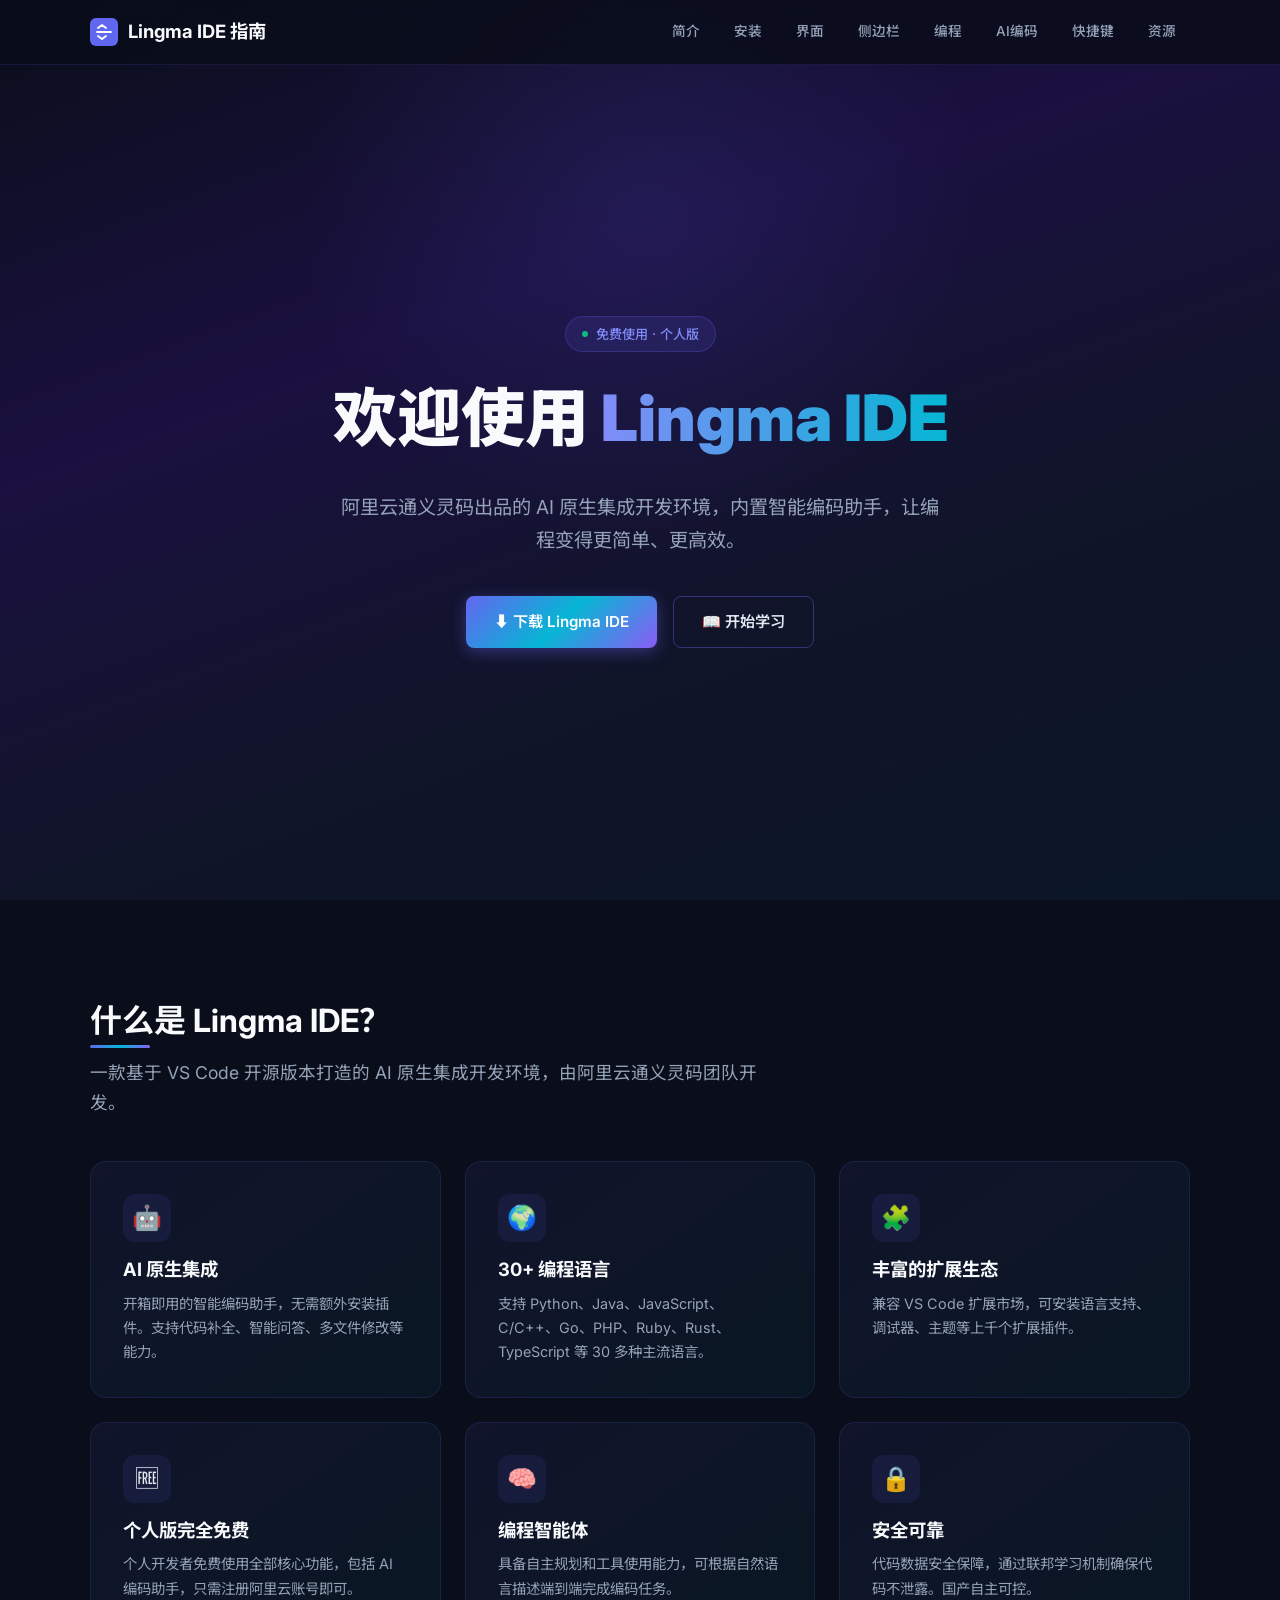
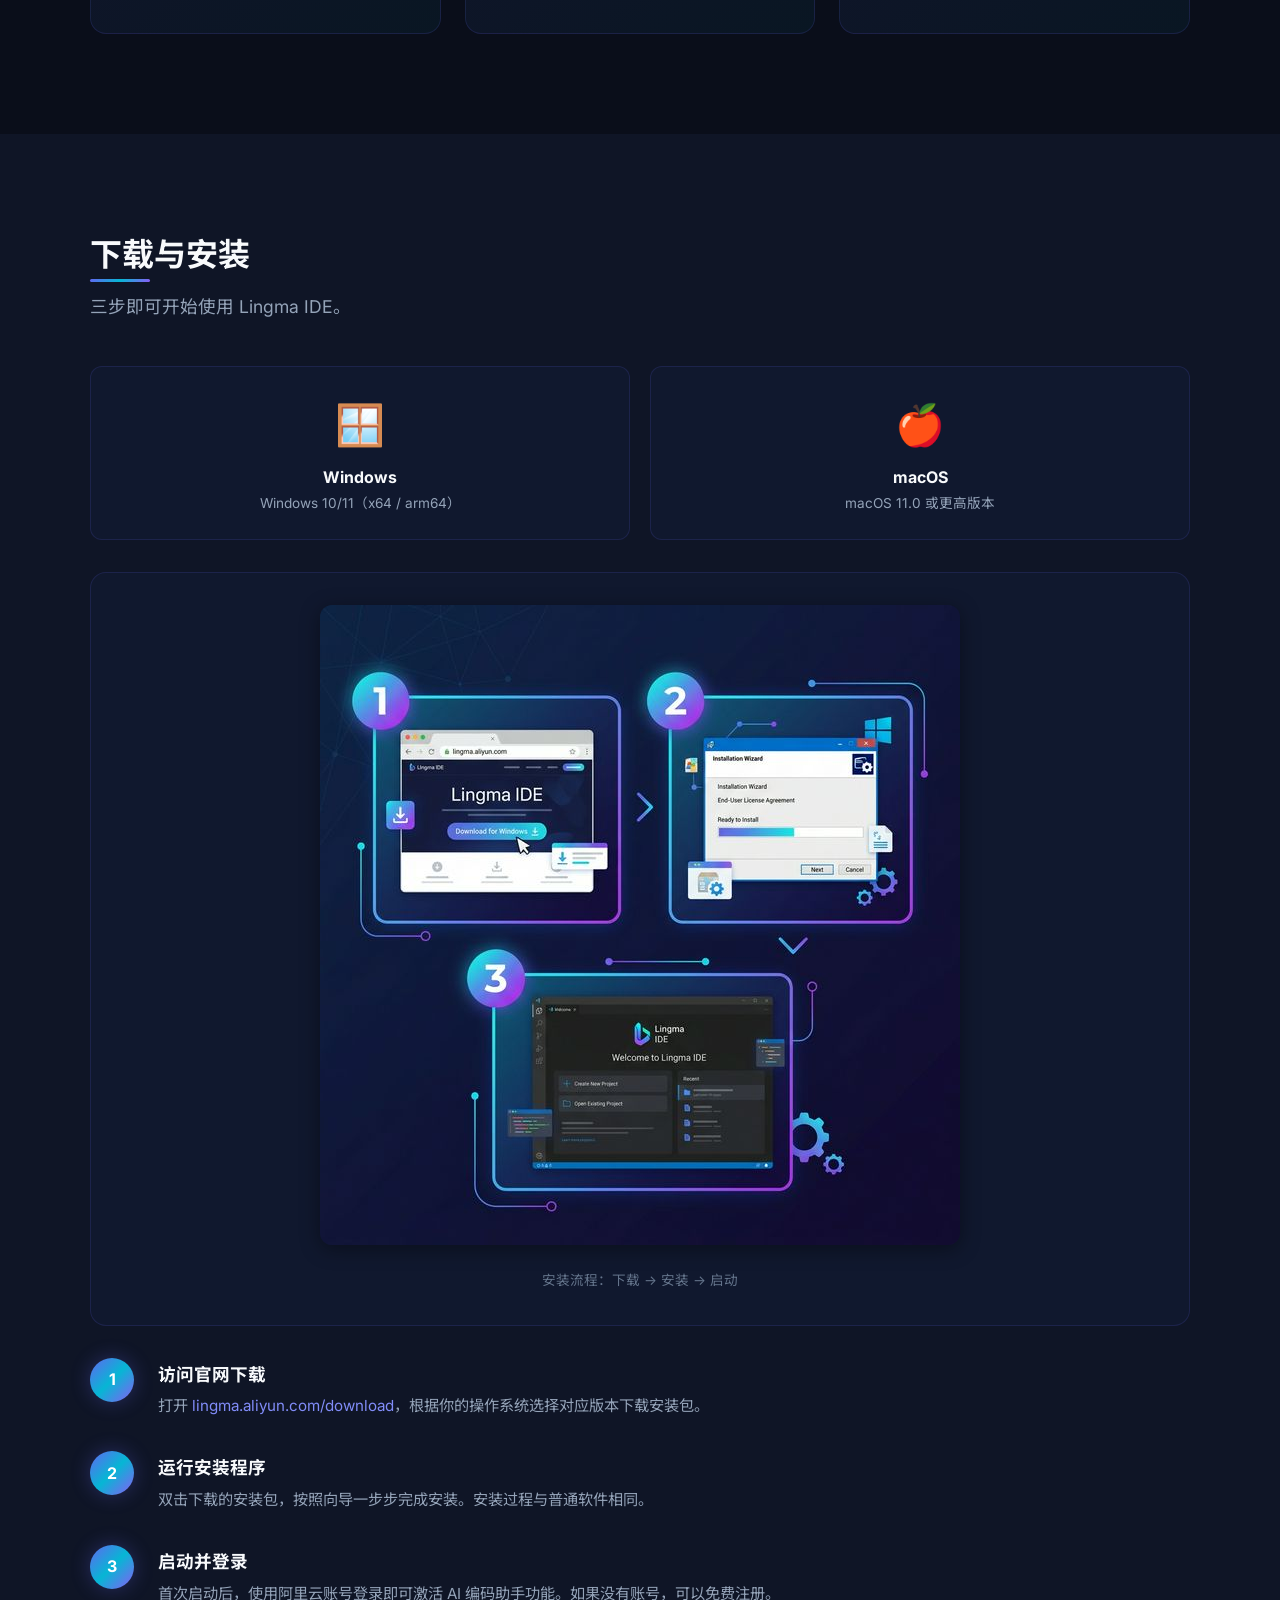
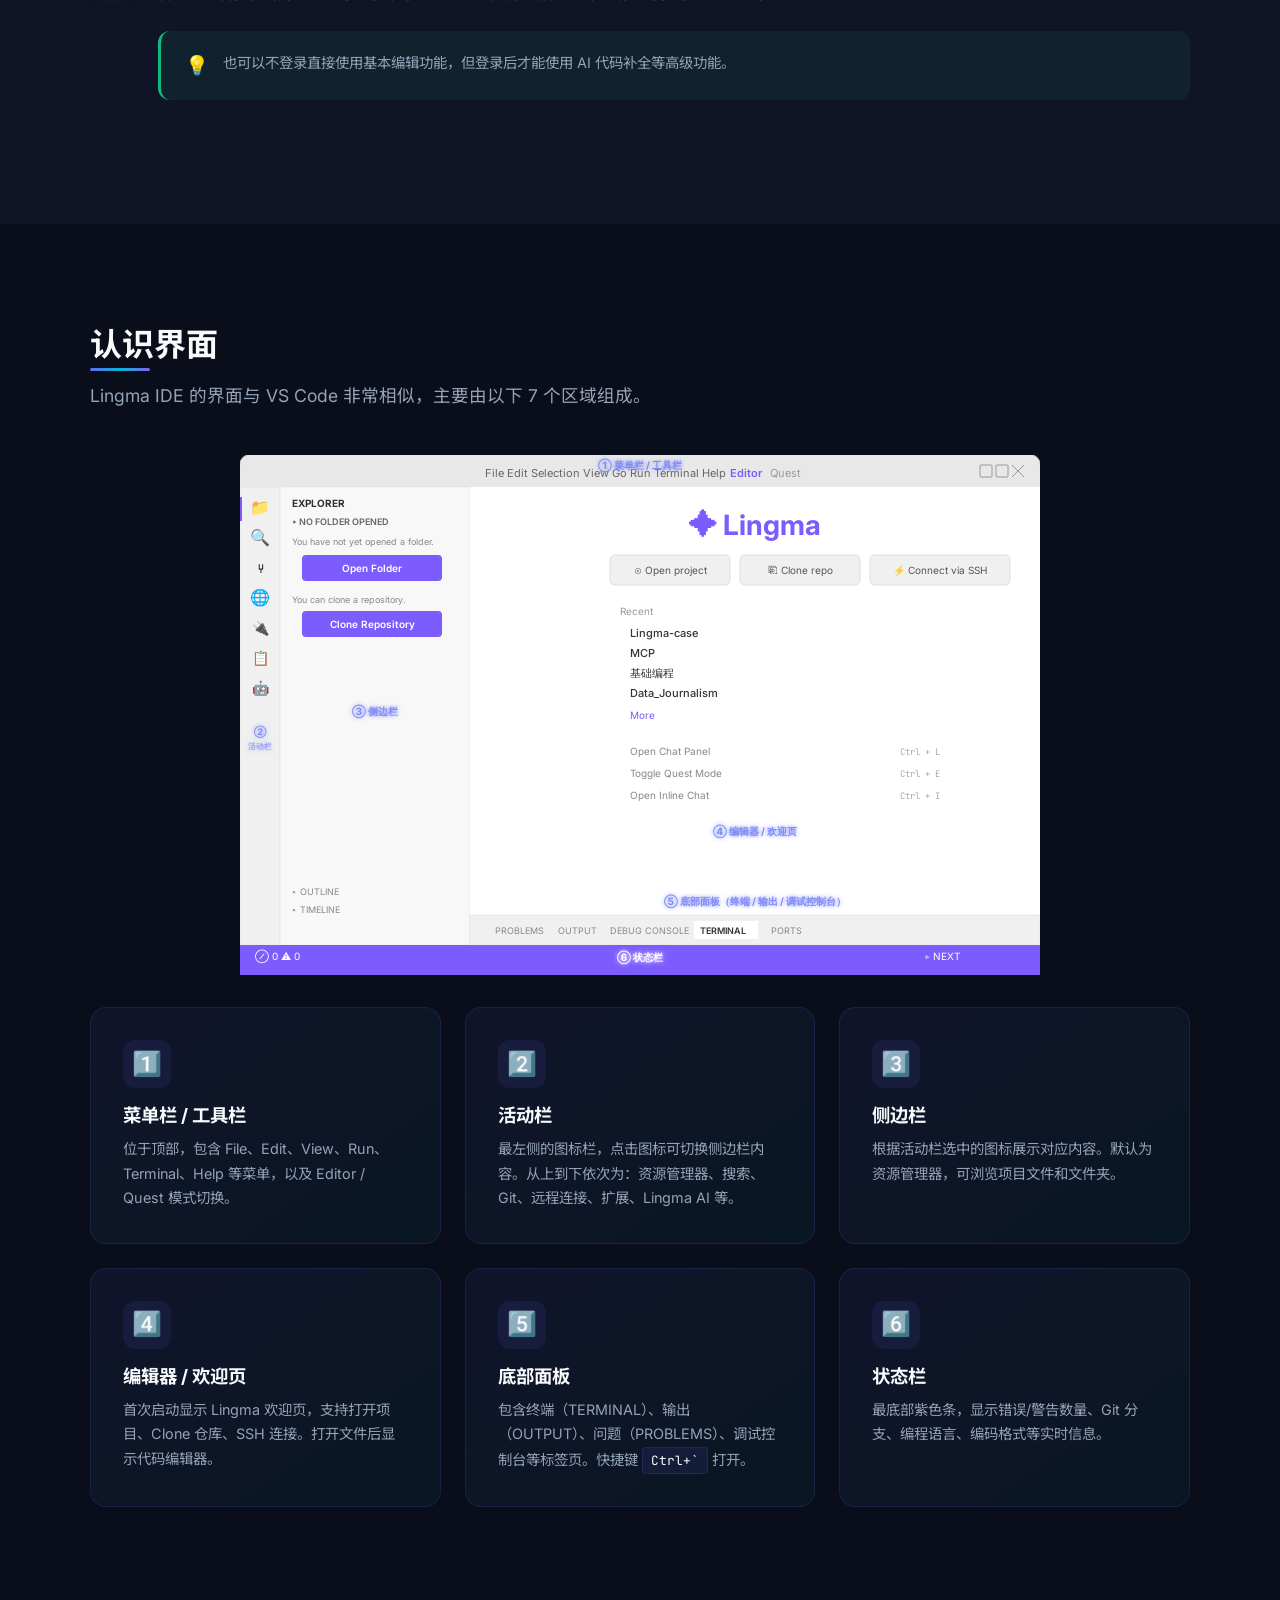
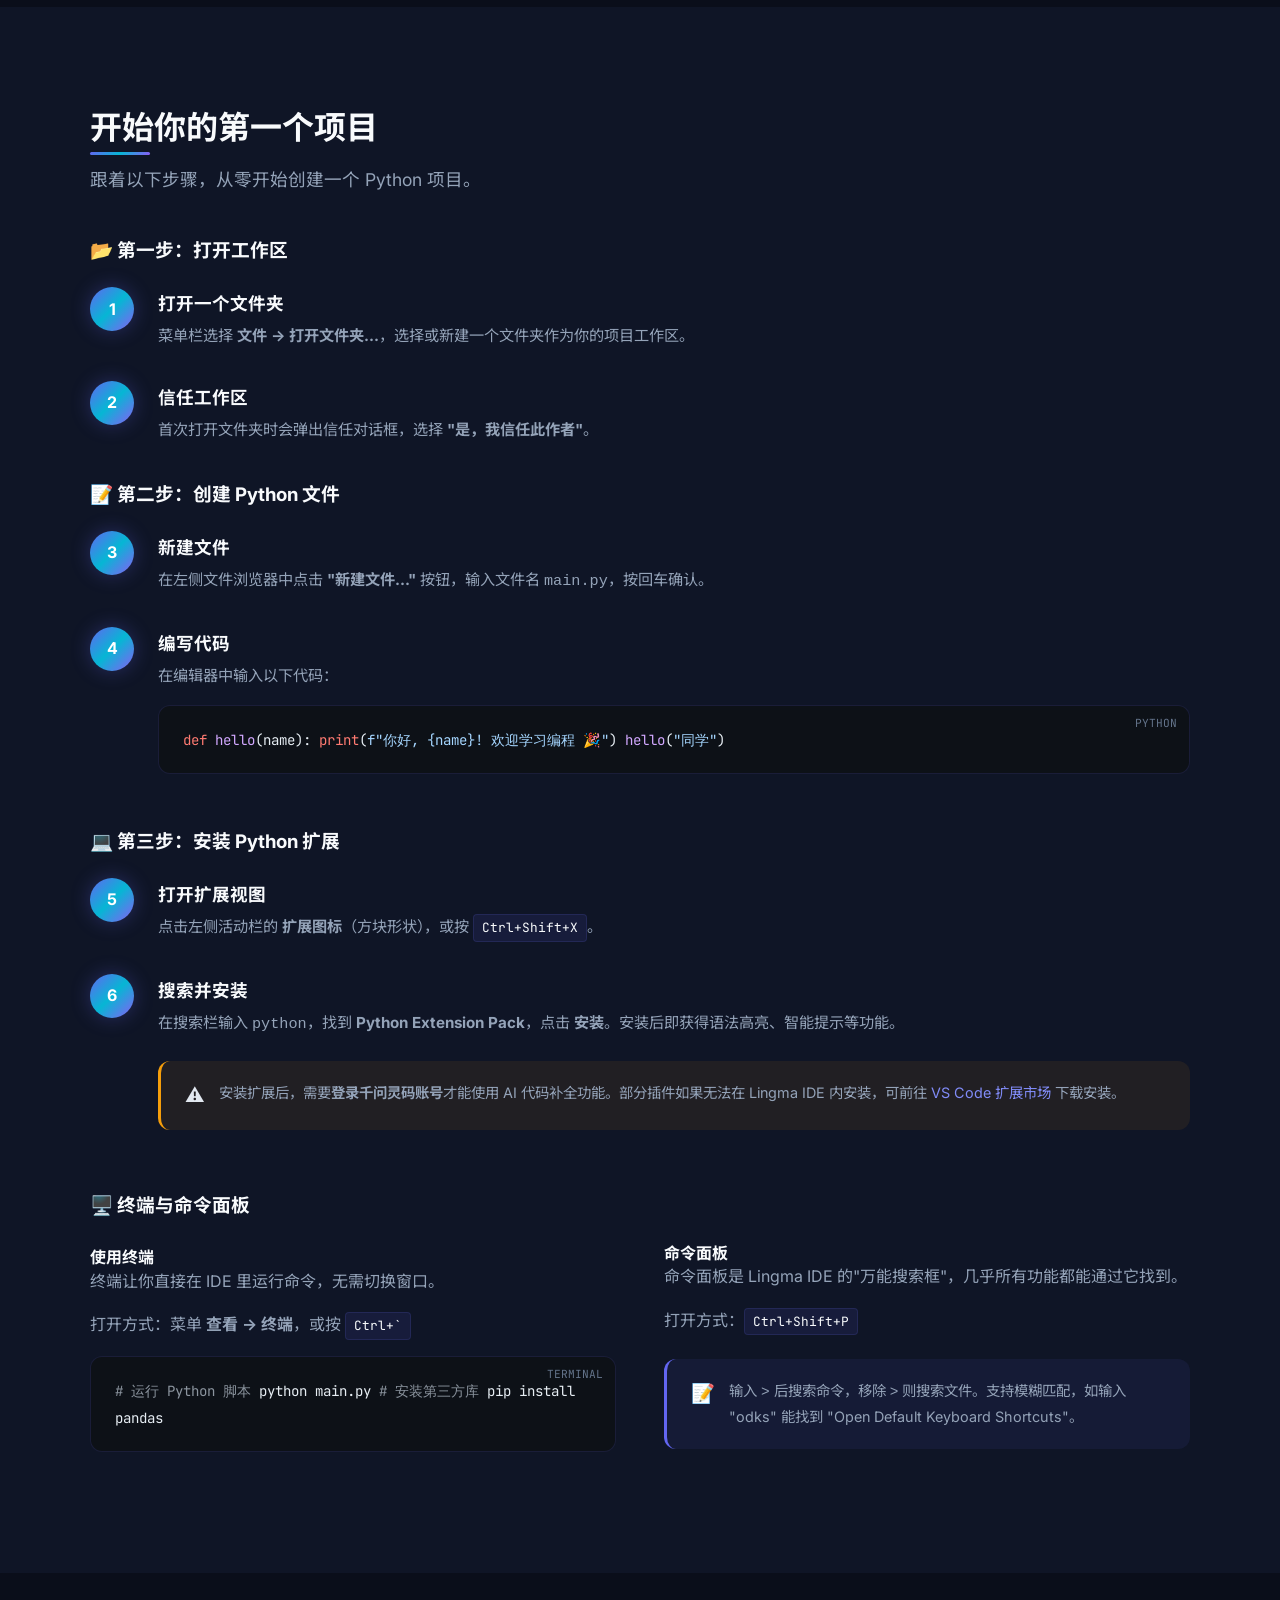
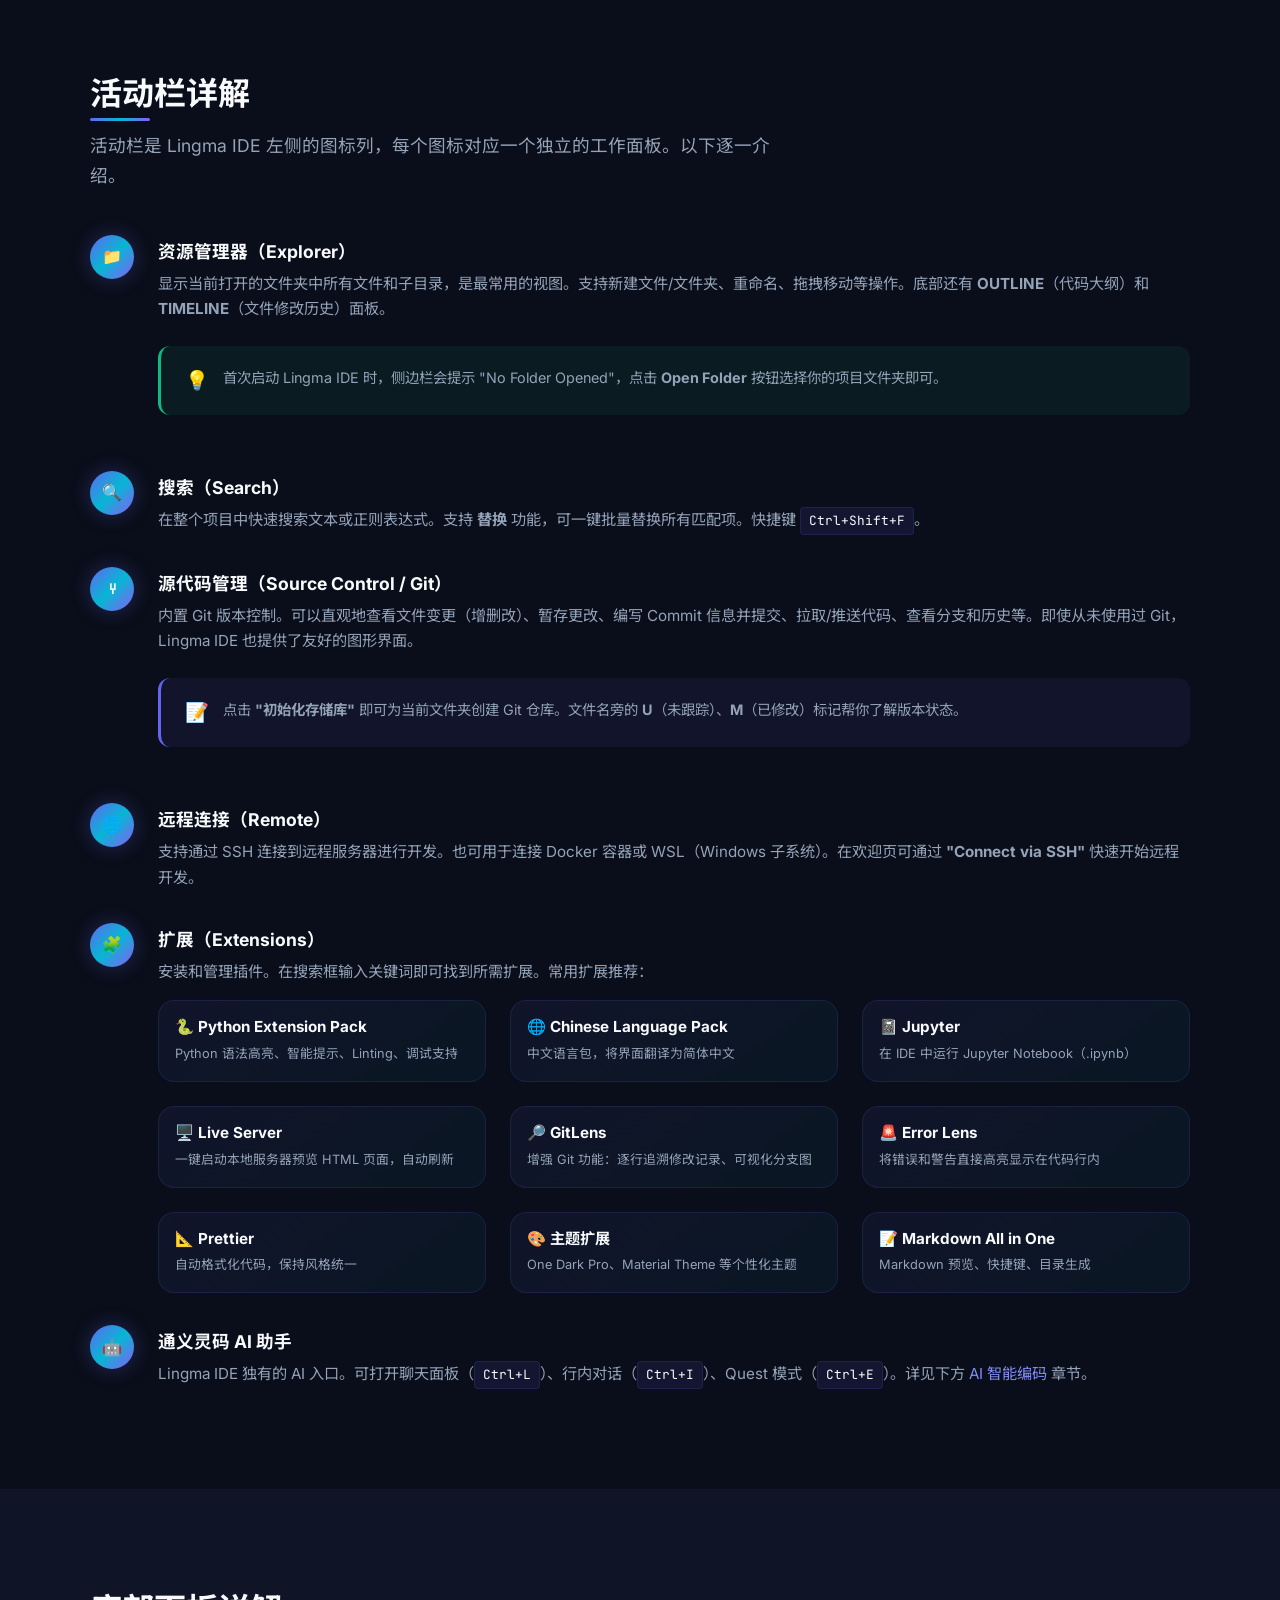
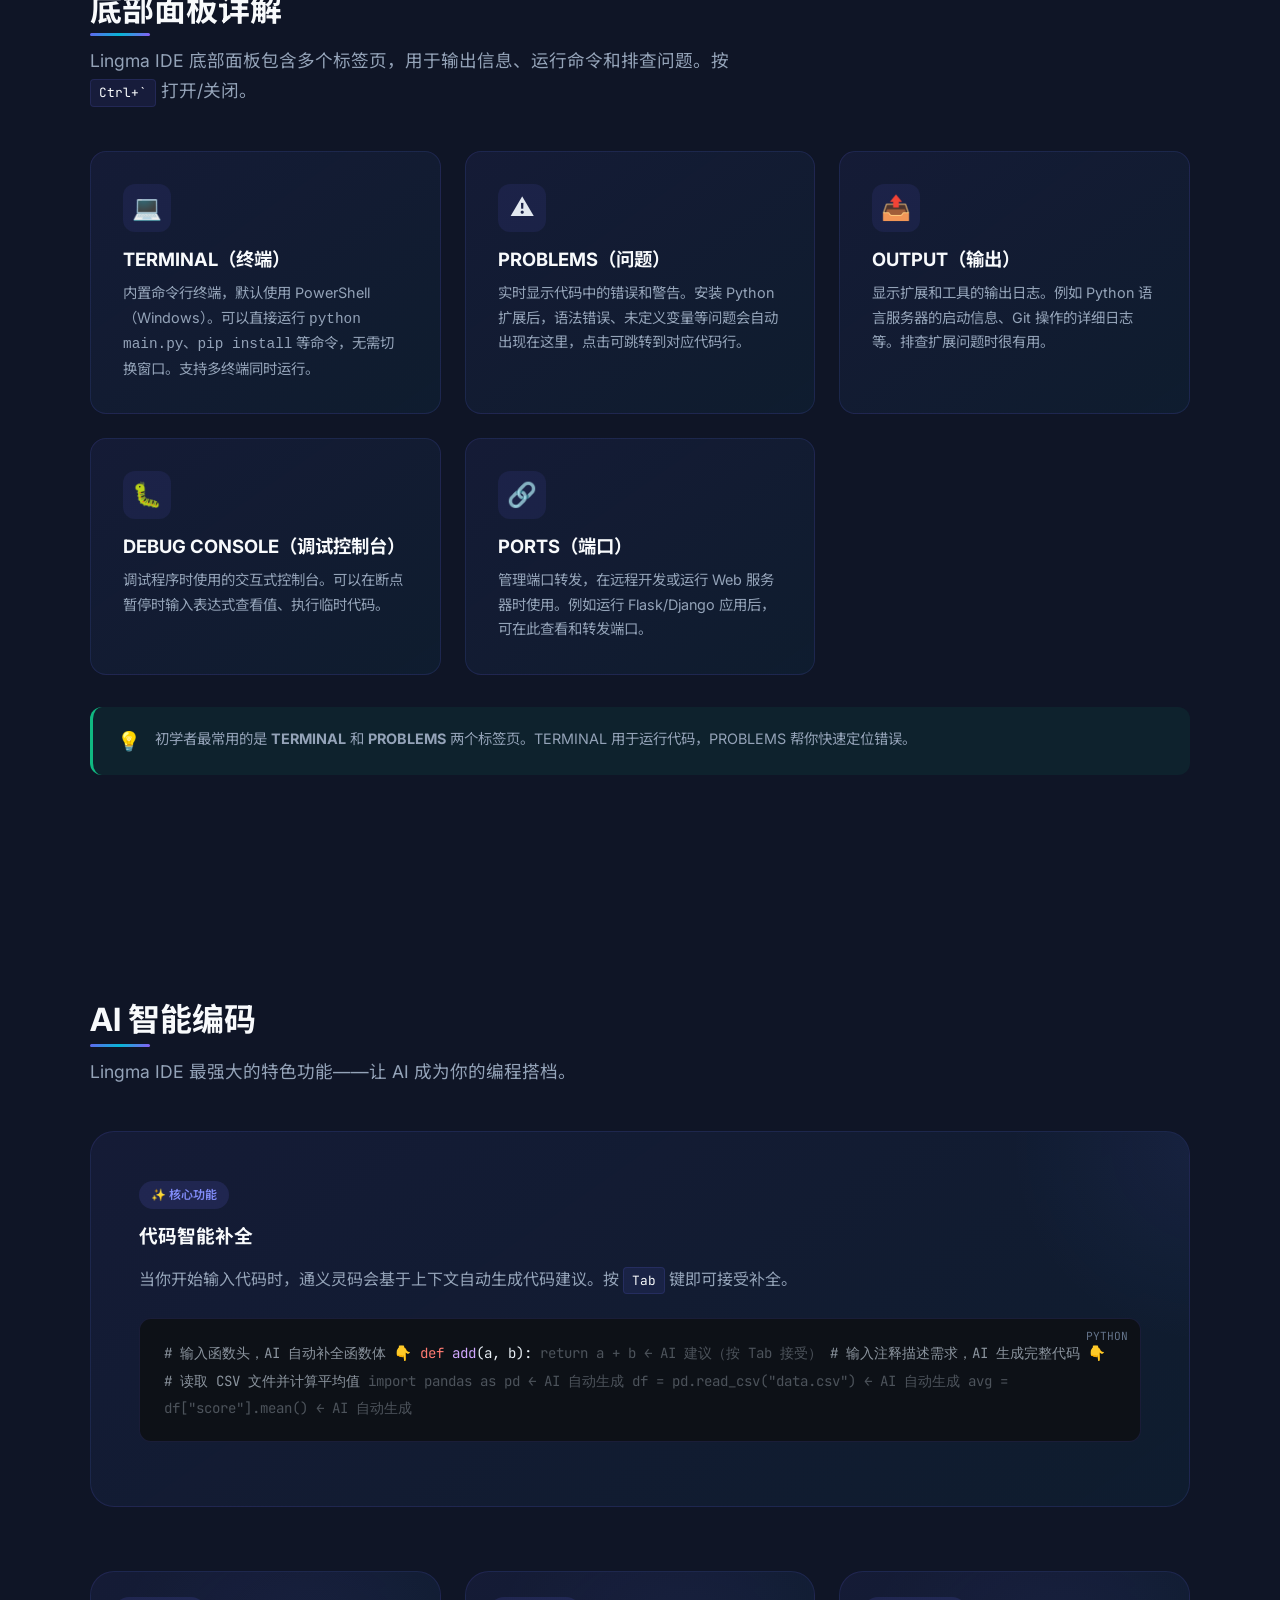
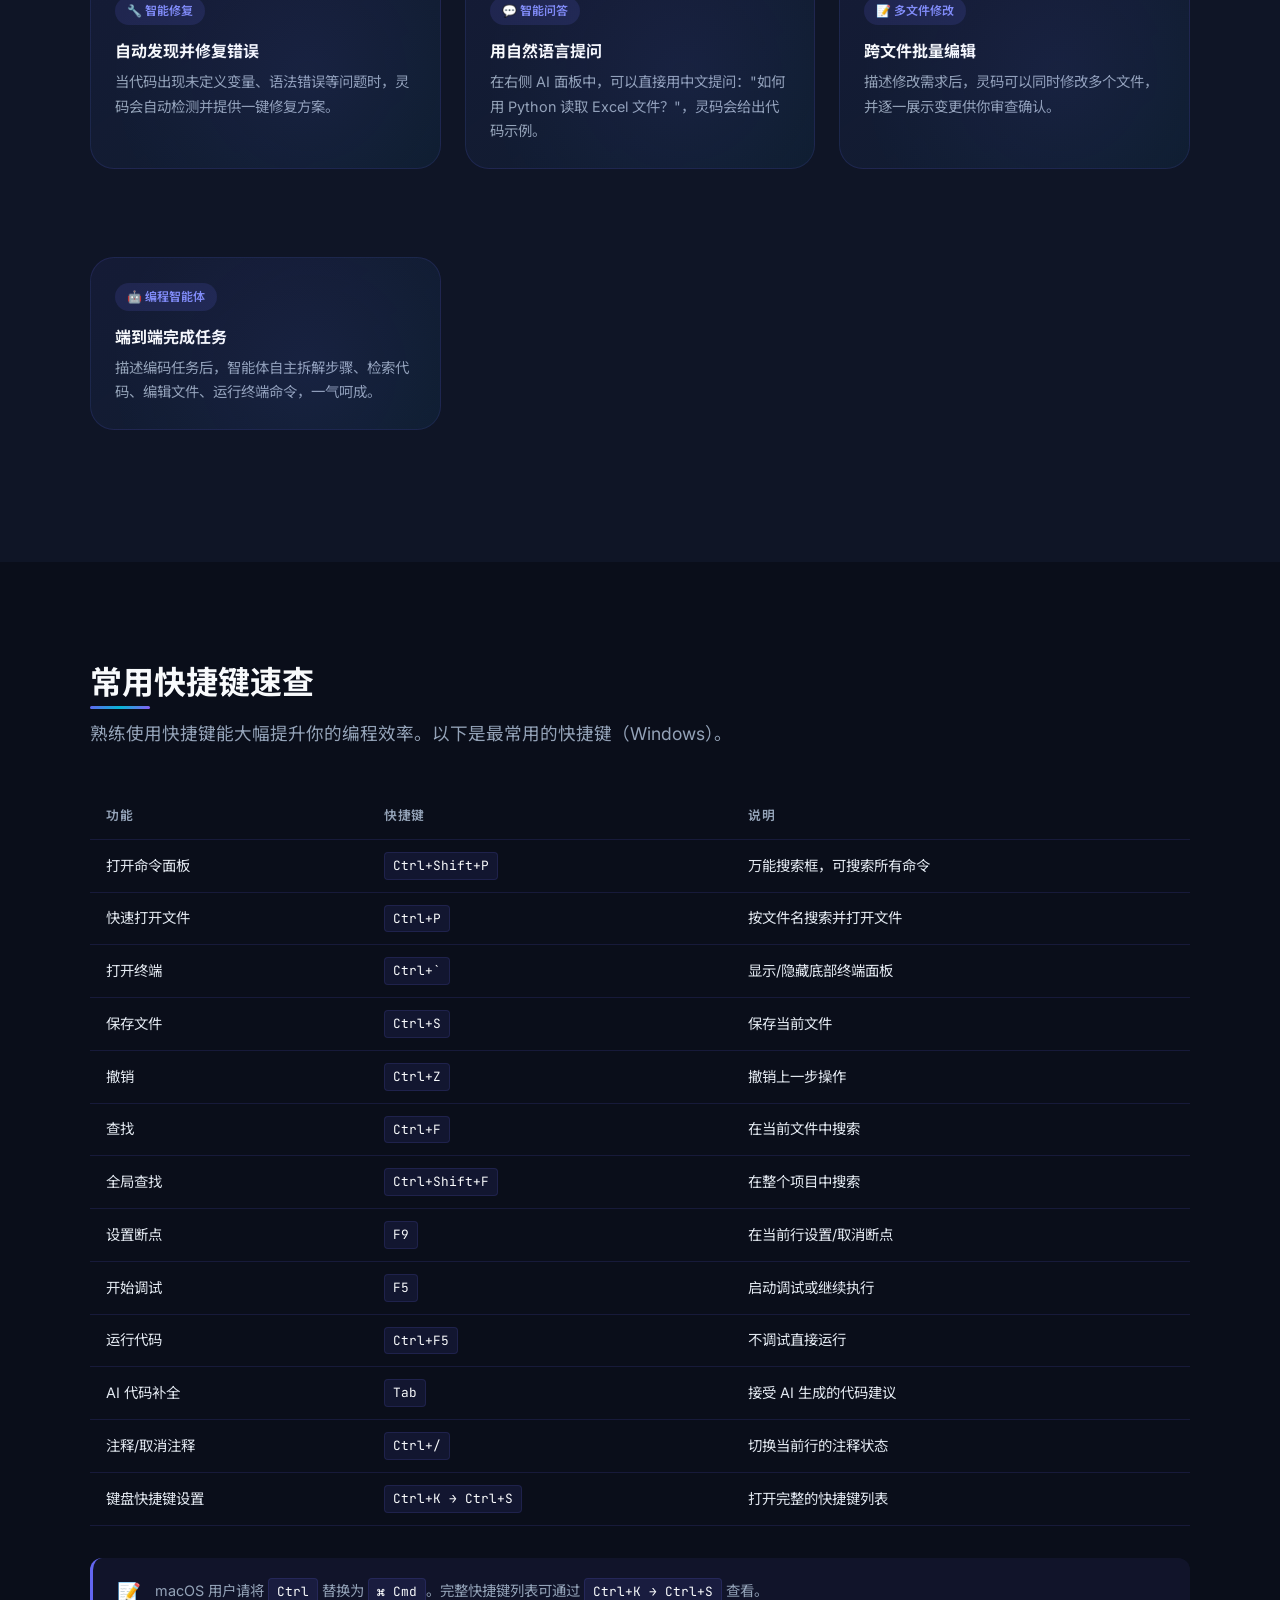
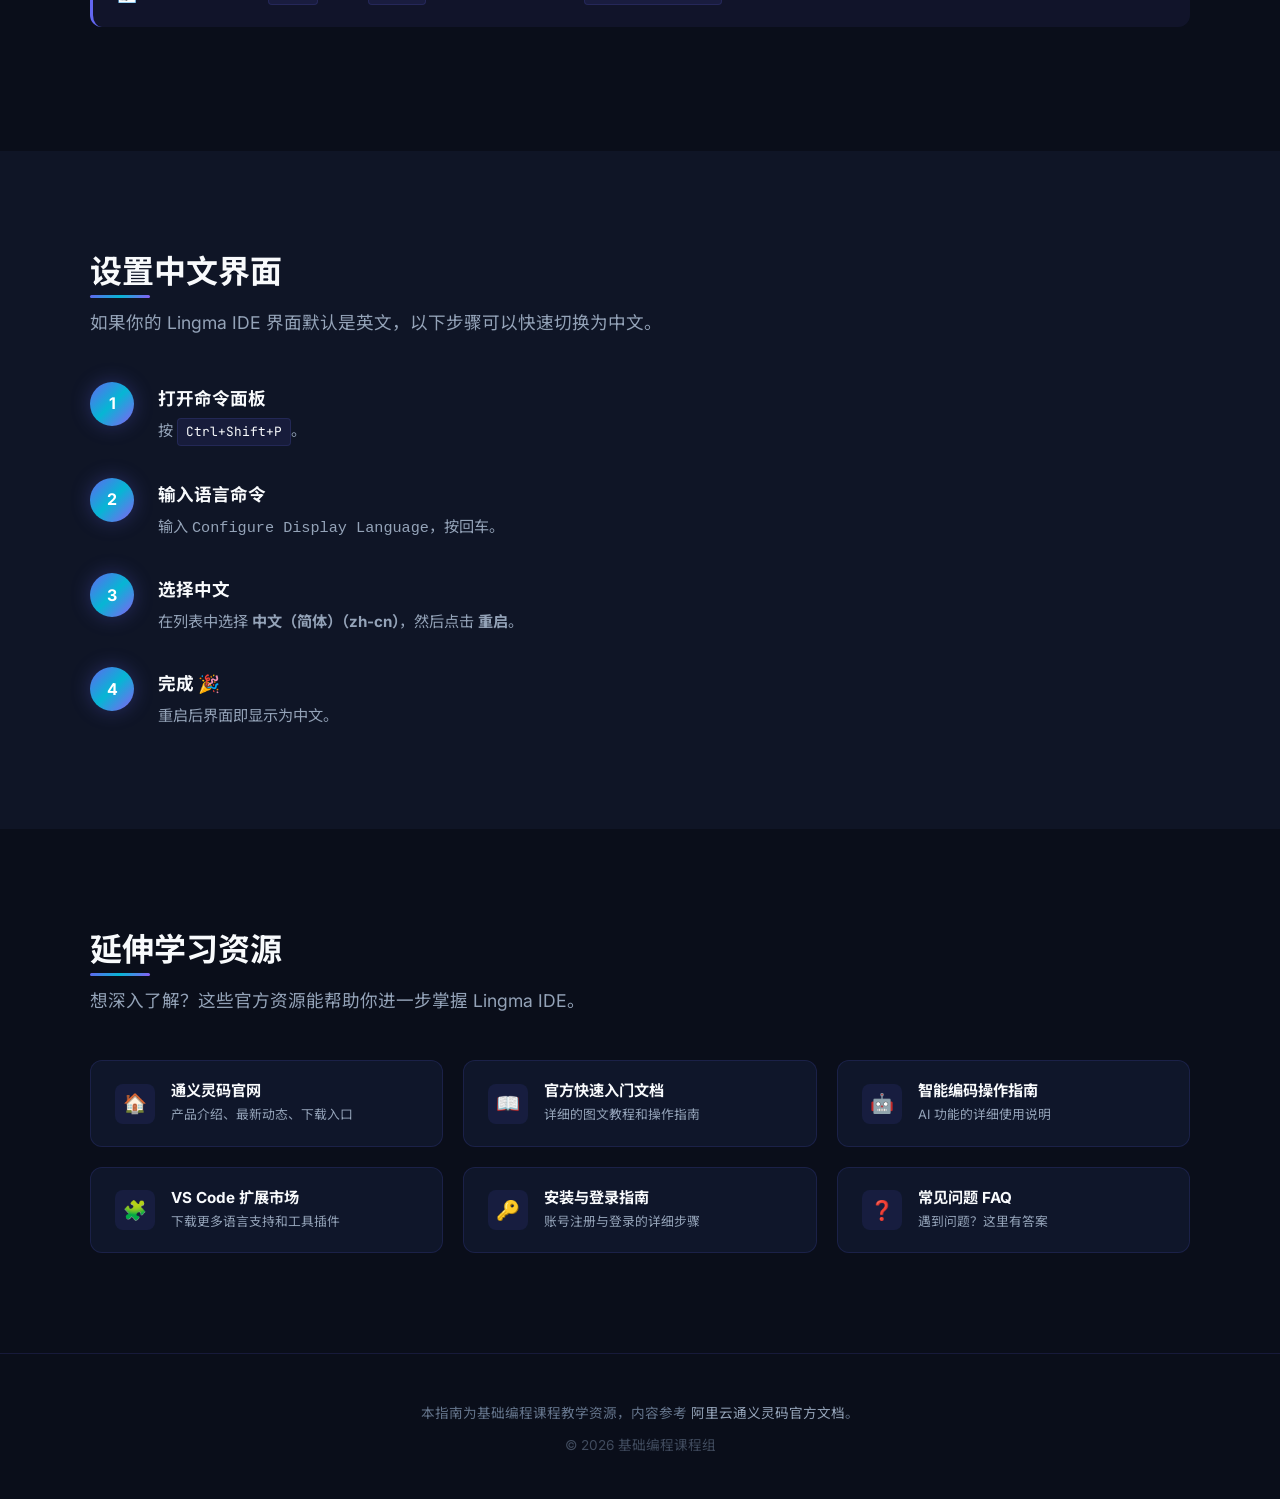
==== commit daf2a722: "feat: expand extensions list, add bottom panel section" ====
--- a/index.html
+++ b/index.html
@@ -401,12 +401,36 @@
               <p style="font-size:0.8rem">Python 语法高亮、智能提示、Linting、调试支持</p>
             </div>
             <div class="feature-card" style="padding:1rem">
+              <h4 style="font-size:0.95rem">🌐 Chinese Language Pack</h4>
+              <p style="font-size:0.8rem">中文语言包，将界面翻译为简体中文</p>
+            </div>
+            <div class="feature-card" style="padding:1rem">
+              <h4 style="font-size:0.95rem">📓 Jupyter</h4>
+              <p style="font-size:0.8rem">在 IDE 中运行 Jupyter Notebook（.ipynb）</p>
+            </div>
+            <div class="feature-card" style="padding:1rem">
+              <h4 style="font-size:0.95rem">🖥️ Live Server</h4>
+              <p style="font-size:0.8rem">一键启动本地服务器预览 HTML 页面，自动刷新</p>
+            </div>
+            <div class="feature-card" style="padding:1rem">
+              <h4 style="font-size:0.95rem">🔎 GitLens</h4>
+              <p style="font-size:0.8rem">增强 Git 功能：逐行追溯修改记录、可视化分支图</p>
+            </div>
+            <div class="feature-card" style="padding:1rem">
+              <h4 style="font-size:0.95rem">🚨 Error Lens</h4>
+              <p style="font-size:0.8rem">将错误和警告直接高亮显示在代码行内</p>
+            </div>
+            <div class="feature-card" style="padding:1rem">
+              <h4 style="font-size:0.95rem">📐 Prettier</h4>
+              <p style="font-size:0.8rem">自动格式化代码，保持风格统一</p>
+            </div>
+            <div class="feature-card" style="padding:1rem">
               <h4 style="font-size:0.95rem">🎨 主题扩展</h4>
               <p style="font-size:0.8rem">One Dark Pro、Material Theme 等个性化主题</p>
             </div>
             <div class="feature-card" style="padding:1rem">
-              <h4 style="font-size:0.95rem">📐 Prettier</h4>
-              <p style="font-size:0.8rem">自动格式化代码，保持风格统一</p>
+              <h4 style="font-size:0.95rem">📝 Markdown All in One</h4>
+              <p style="font-size:0.8rem">Markdown 预览、快捷键、目录生成</p>
             </div>
           </div>
         </div>
@@ -418,6 +442,47 @@
           <p>Lingma IDE 独有的 AI 入口。可打开聊天面板（<kbd>Ctrl+L</kbd>）、行内对话（<kbd>Ctrl+I</kbd>）、Quest 模式（<kbd>Ctrl+E</kbd>）。详见下方 <a href="#ai">AI 智能编码</a> 章节。</p>
         </div>
       </div>
+    </div>
+  </div>
+</section>
+
+<!-- ===== 底部面板详解 ===== -->
+<section class="section section-alt" id="bottom-panel">
+  <div class="section-inner fade-in">
+    <h2 class="section-title">底部面板详解</h2>
+    <p class="section-subtitle">Lingma IDE 底部面板包含多个标签页，用于输出信息、运行命令和排查问题。按 <kbd>Ctrl+`</kbd> 打开/关闭。</p>
+
+    <div class="features-grid">
+      <div class="feature-card">
+        <div class="feature-icon">💻</div>
+        <h3>TERMINAL（终端）</h3>
+        <p>内置命令行终端，默认使用 PowerShell（Windows）。可以直接运行 <code>python main.py</code>、<code>pip install</code> 等命令，无需切换窗口。支持多终端同时运行。</p>
+      </div>
+      <div class="feature-card">
+        <div class="feature-icon">⚠️</div>
+        <h3>PROBLEMS（问题）</h3>
+        <p>实时显示代码中的错误和警告。安装 Python 扩展后，语法错误、未定义变量等问题会自动出现在这里，点击可跳转到对应代码行。</p>
+      </div>
+      <div class="feature-card">
+        <div class="feature-icon">📤</div>
+        <h3>OUTPUT（输出）</h3>
+        <p>显示扩展和工具的输出日志。例如 Python 语言服务器的启动信息、Git 操作的详细日志等。排查扩展问题时很有用。</p>
+      </div>
+      <div class="feature-card">
+        <div class="feature-icon">🐛</div>
+        <h3>DEBUG CONSOLE（调试控制台）</h3>
+        <p>调试程序时使用的交互式控制台。可以在断点暂停时输入表达式查看值、执行临时代码。</p>
+      </div>
+      <div class="feature-card">
+        <div class="feature-icon">🔗</div>
+        <h3>PORTS（端口）</h3>
+        <p>管理端口转发，在远程开发或运行 Web 服务器时使用。例如运行 Flask/Django 应用后，可在此查看和转发端口。</p>
+      </div>
+    </div>
+
+    <div class="info-box tip" style="margin-top:2rem">
+      <span class="info-box-icon">💡</span>
+      <p>初学者最常用的是 <strong>TERMINAL</strong> 和 <strong>PROBLEMS</strong> 两个标签页。TERMINAL 用于运行代码，PROBLEMS 帮你快速定位错误。</p>
     </div>
   </div>
 </section>
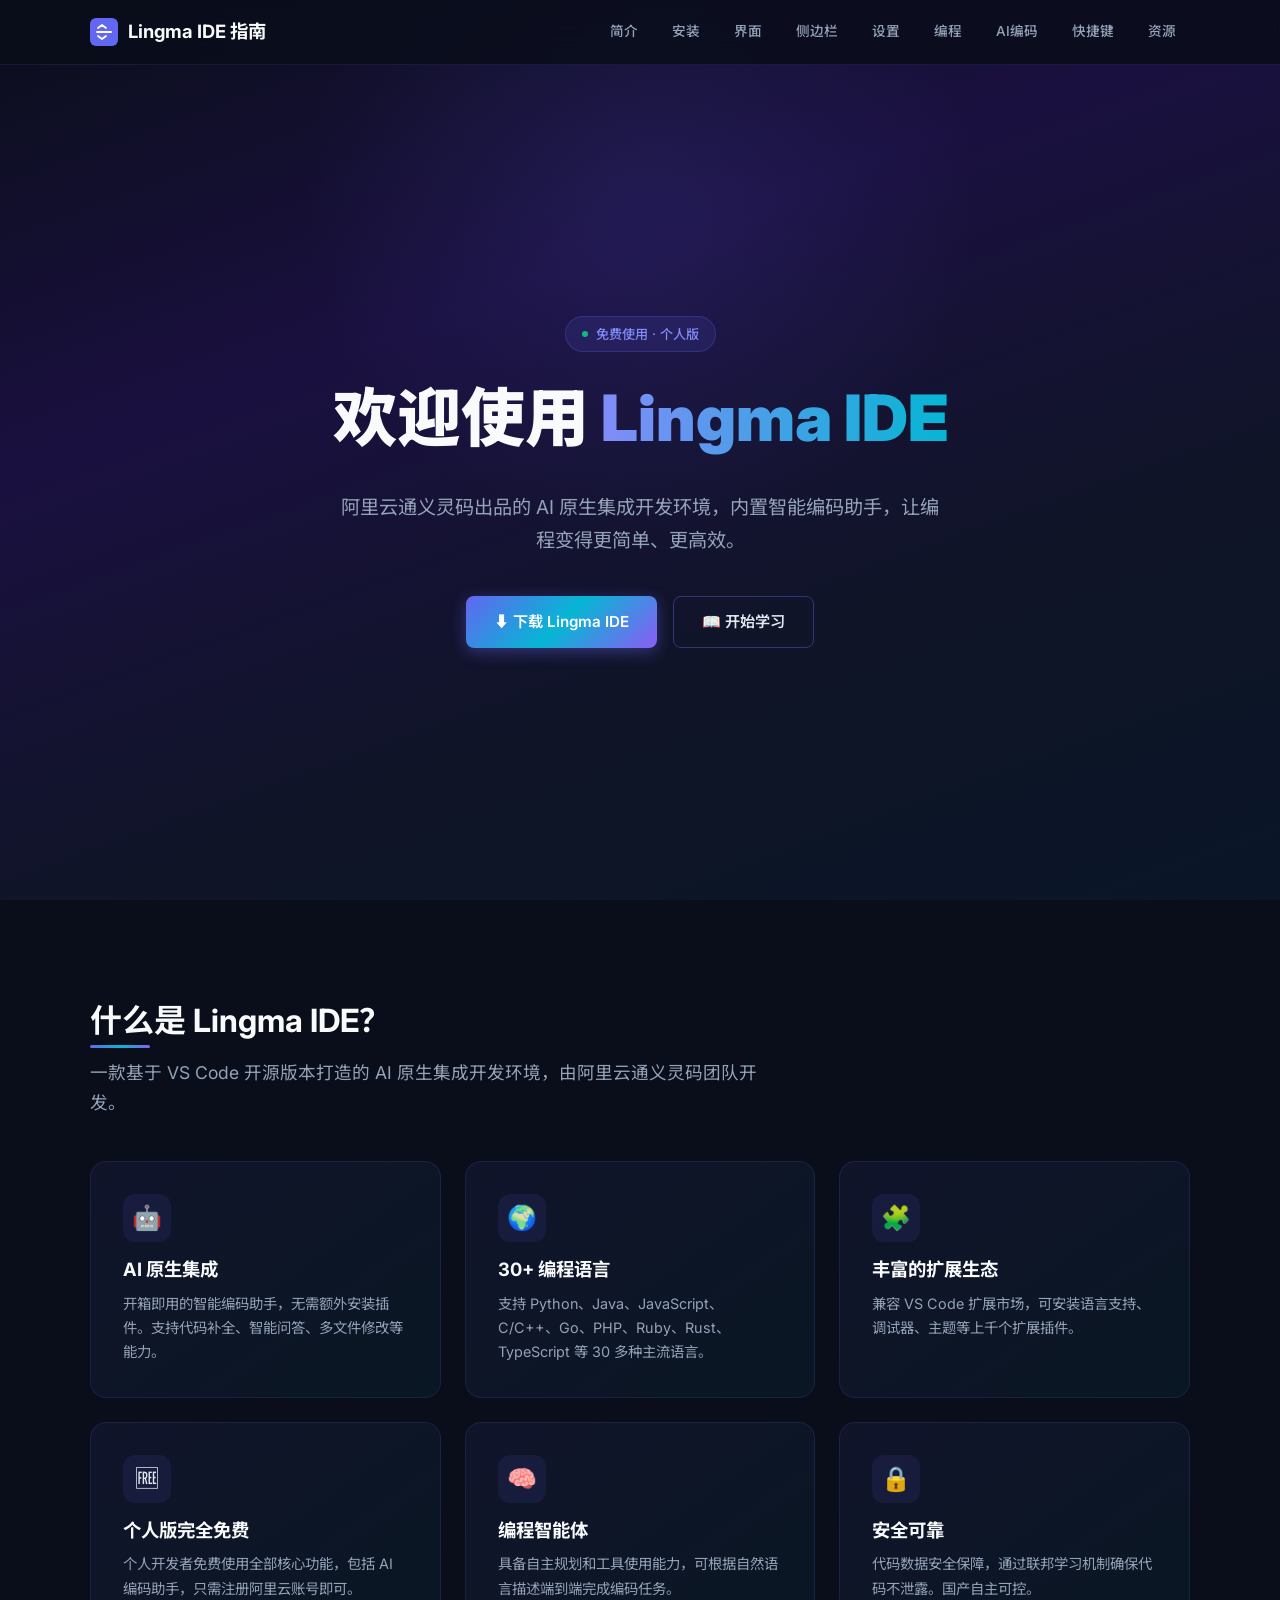
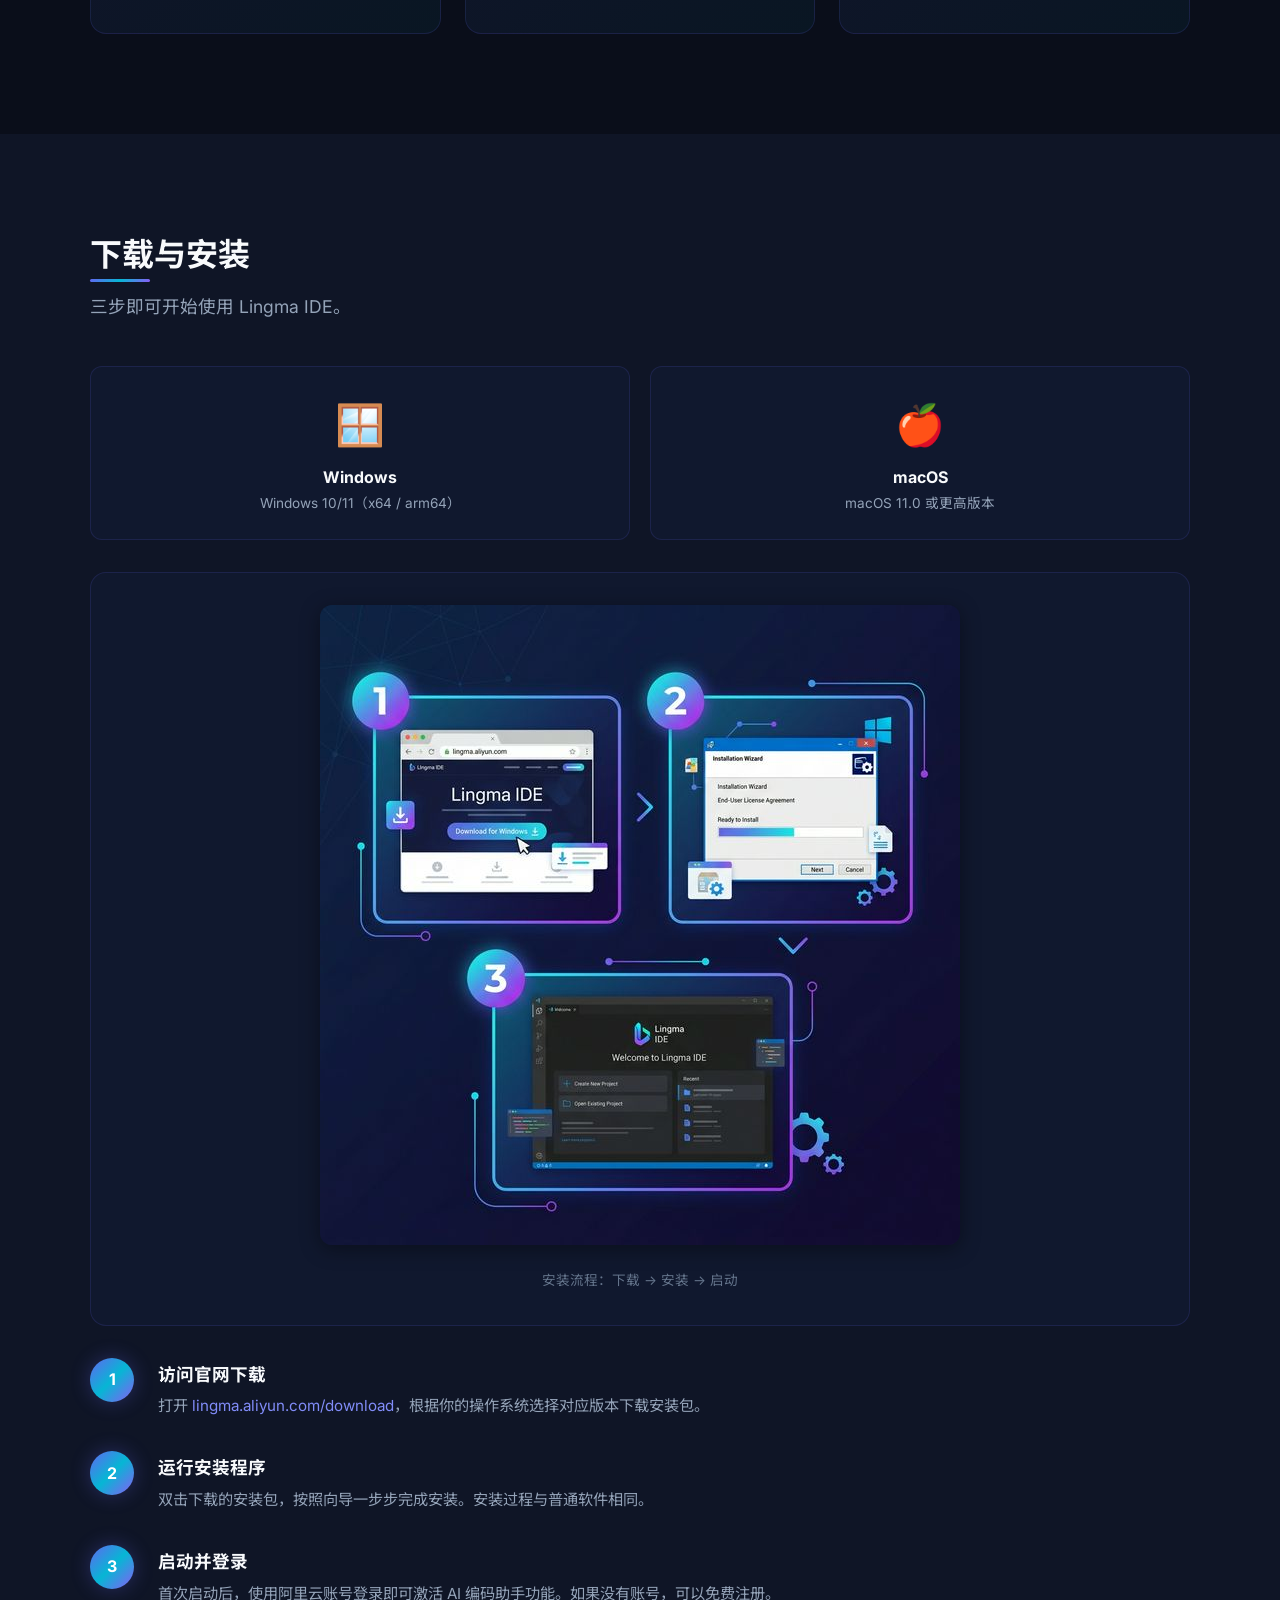
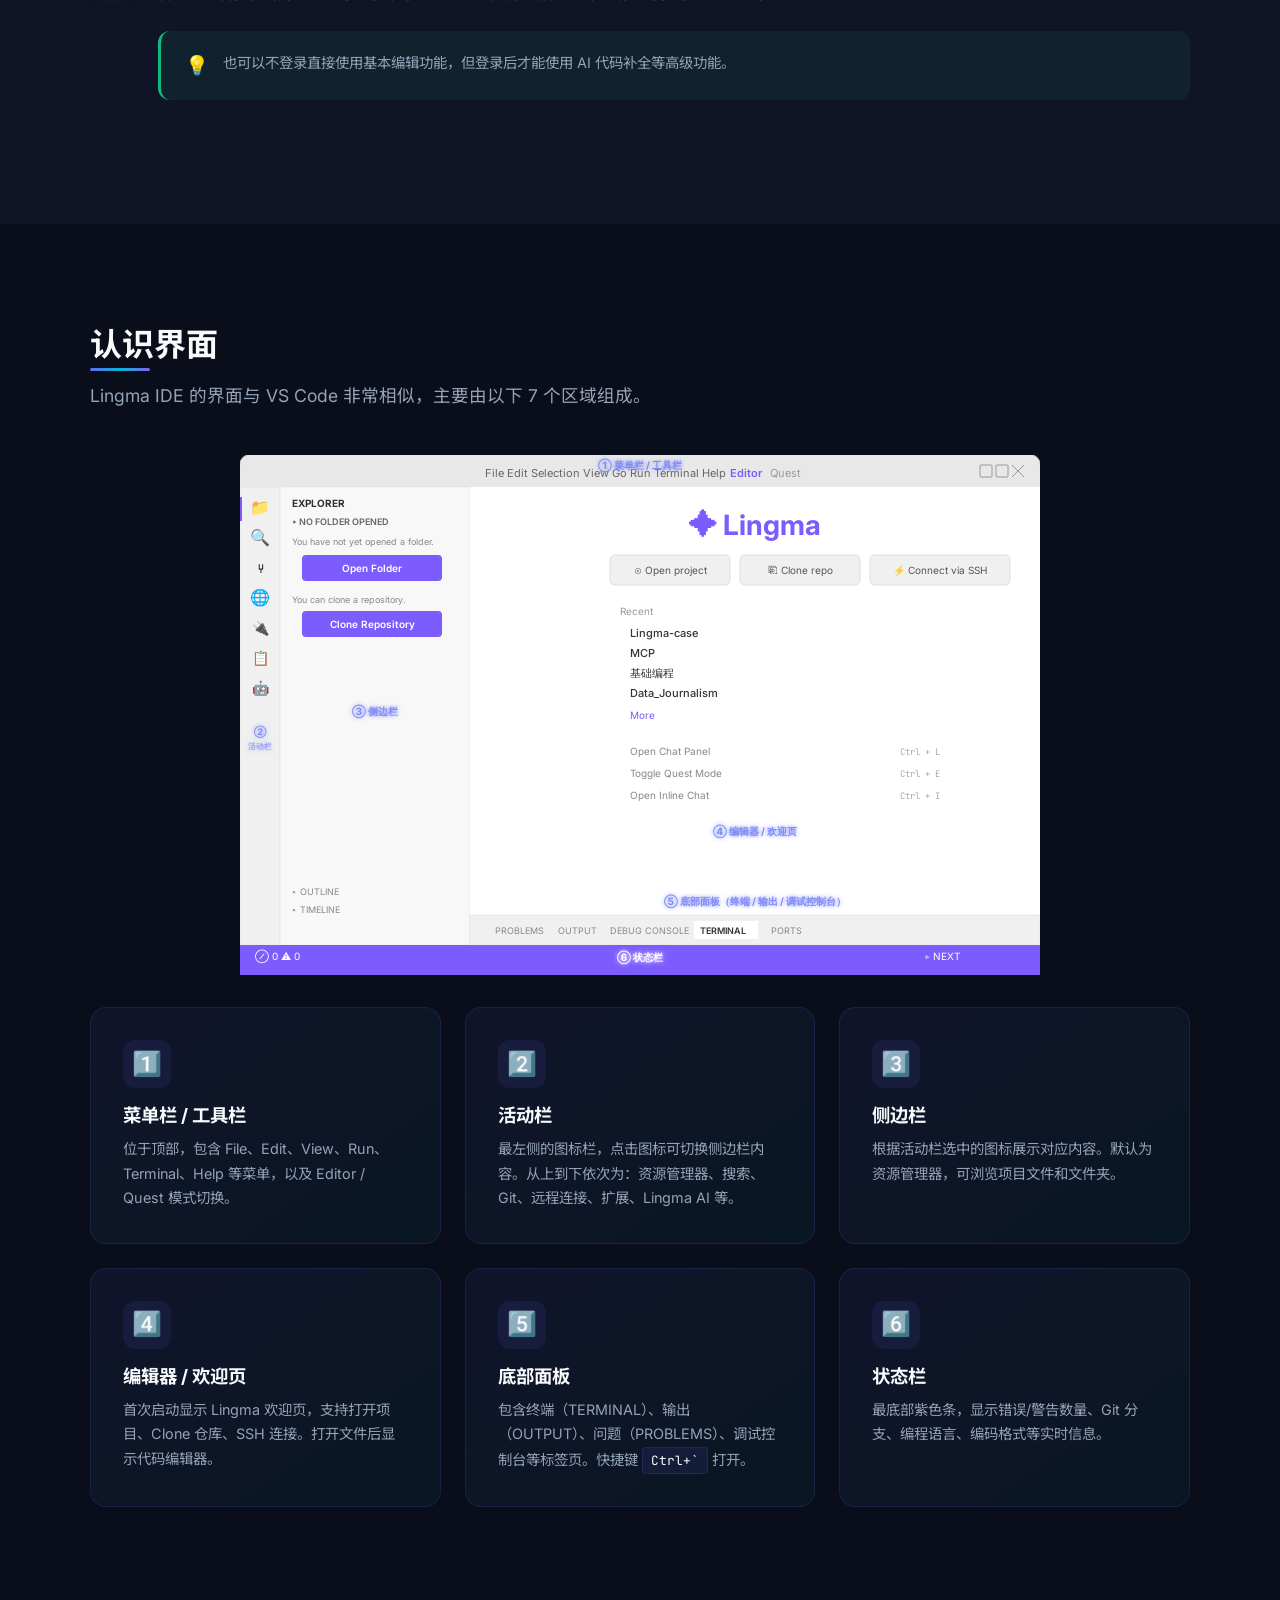
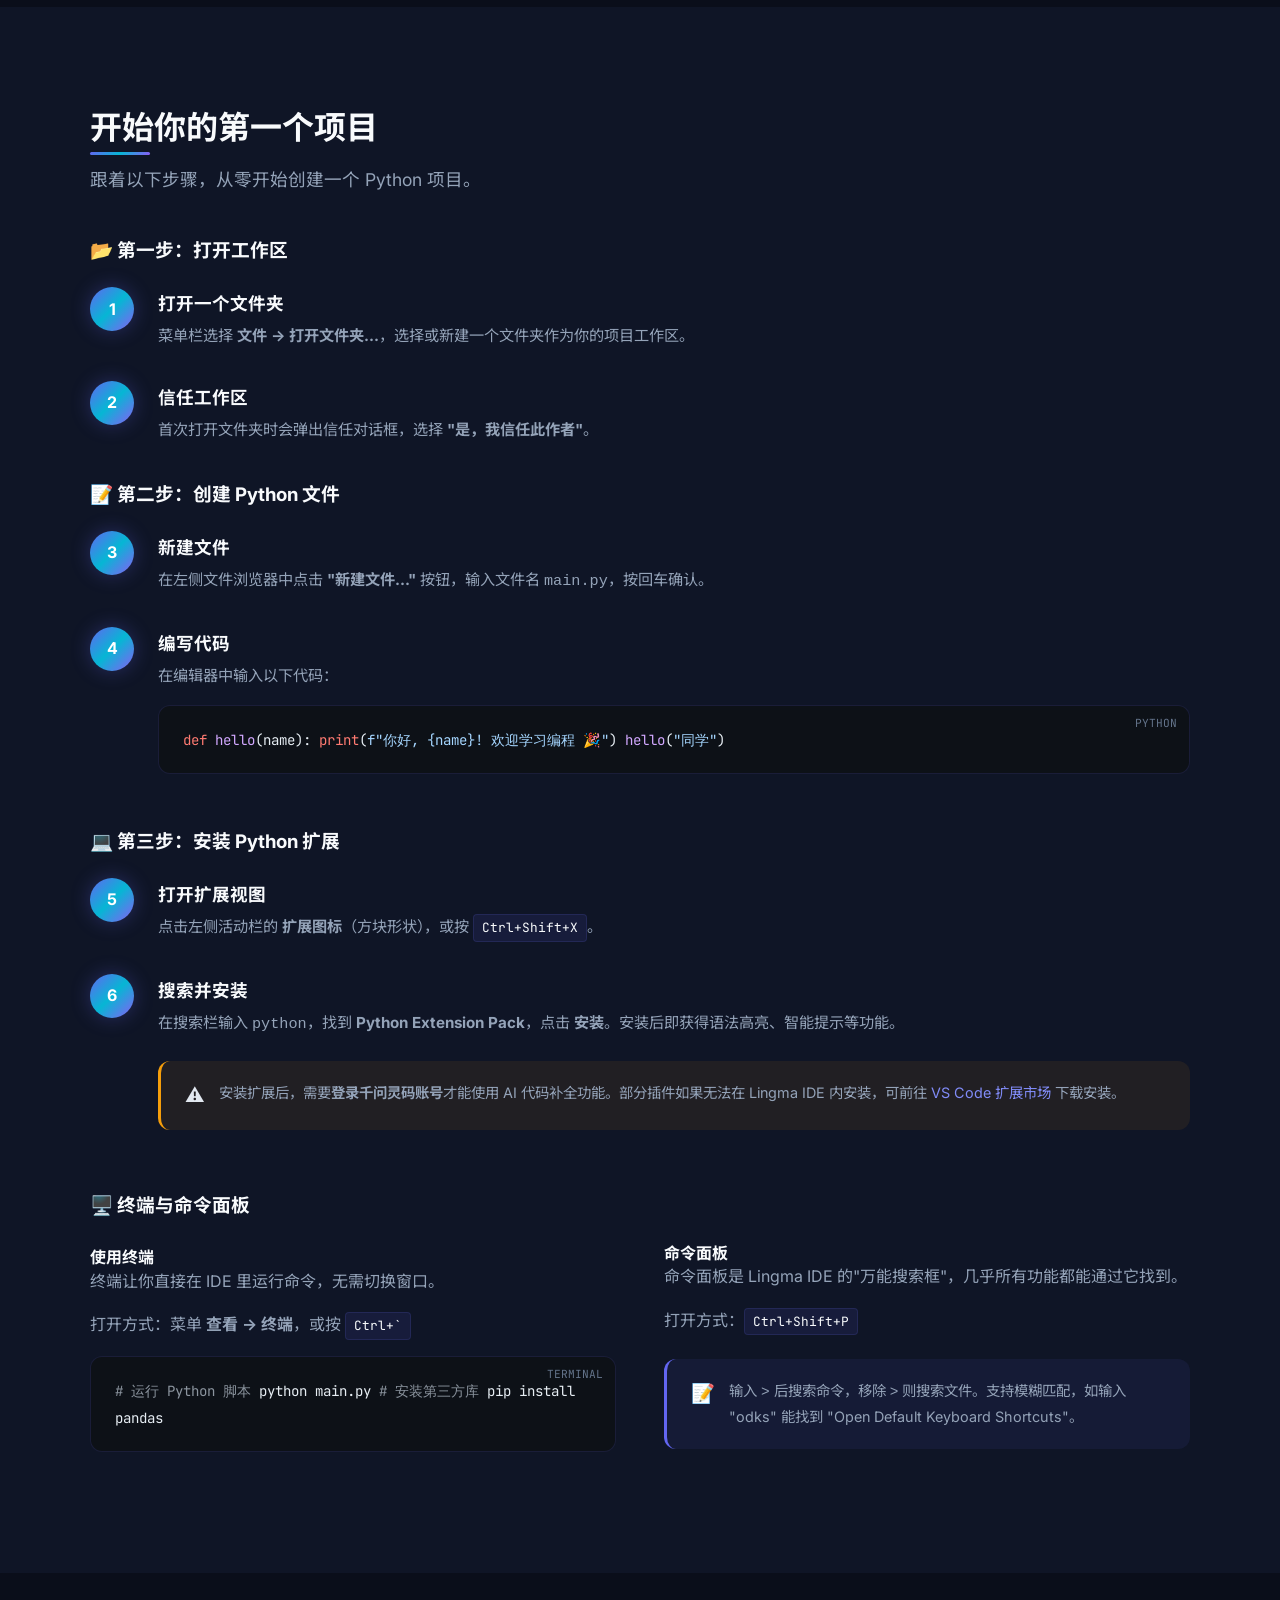
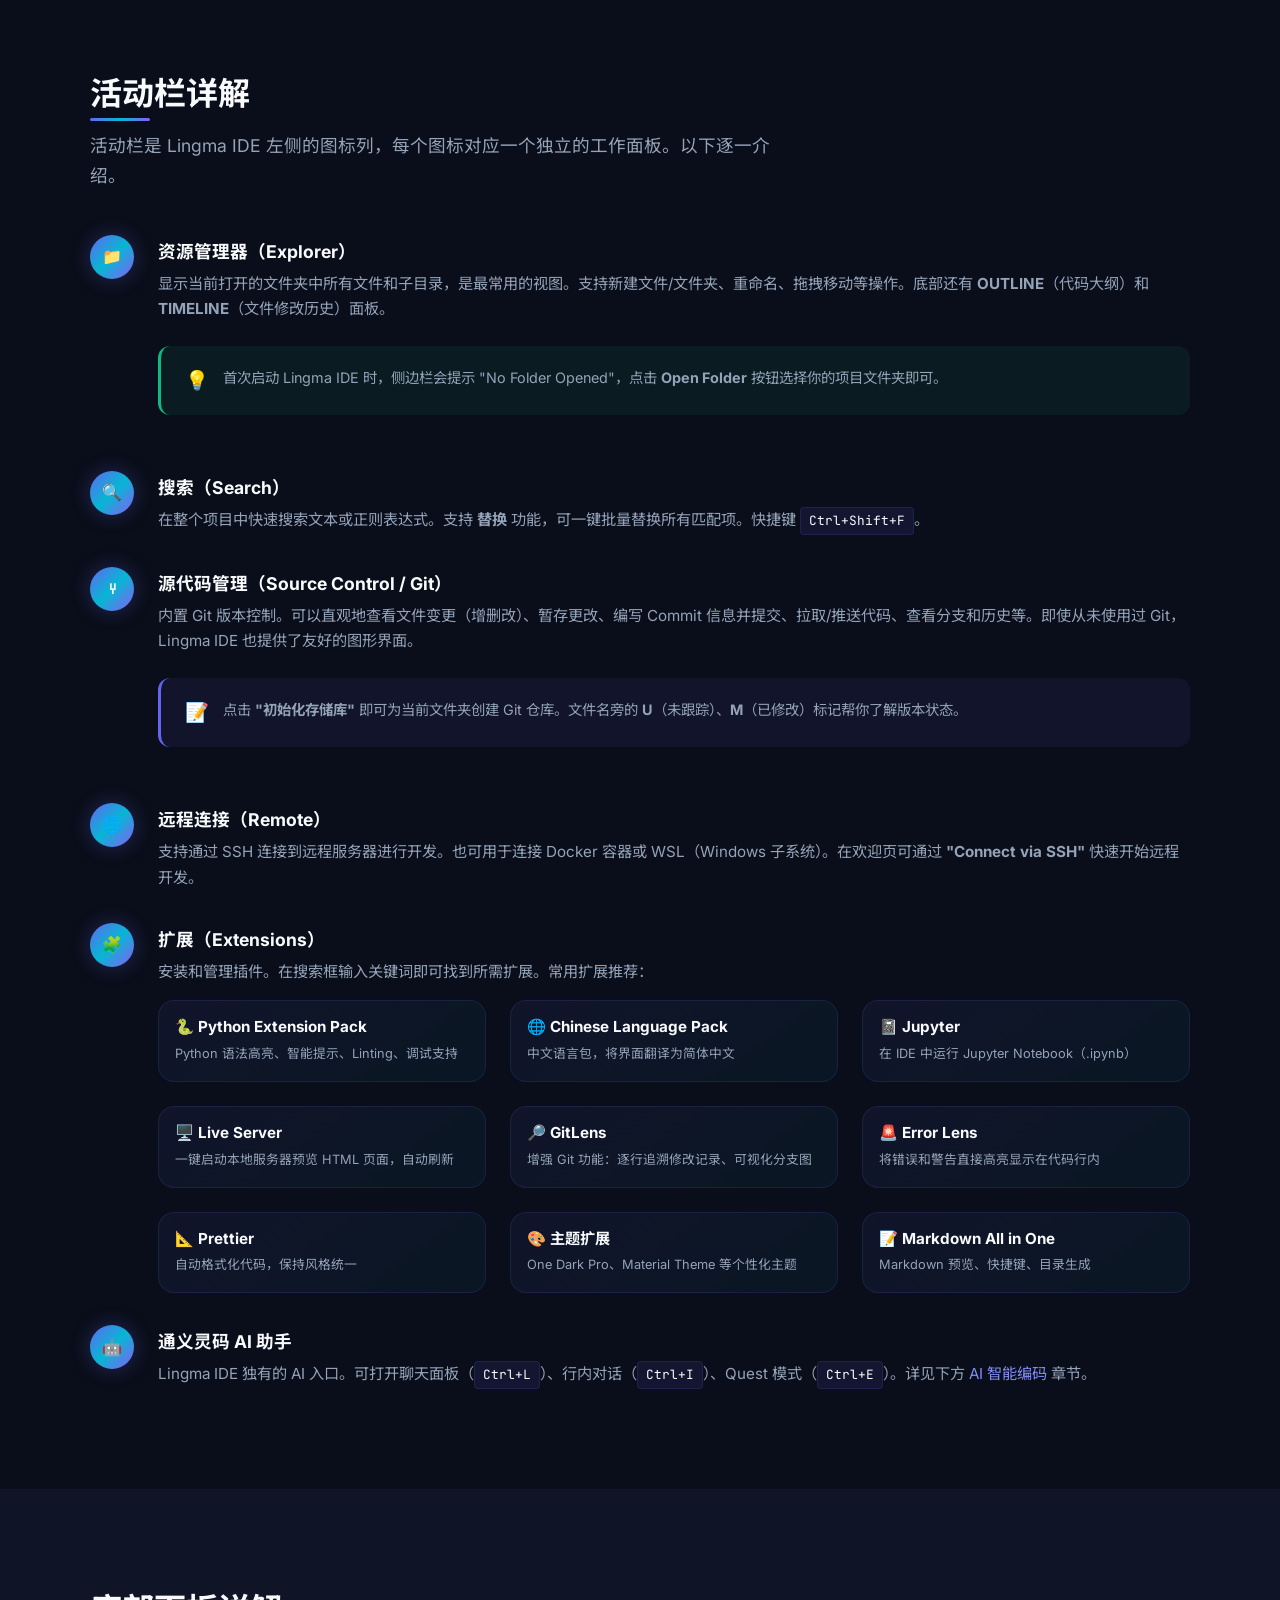
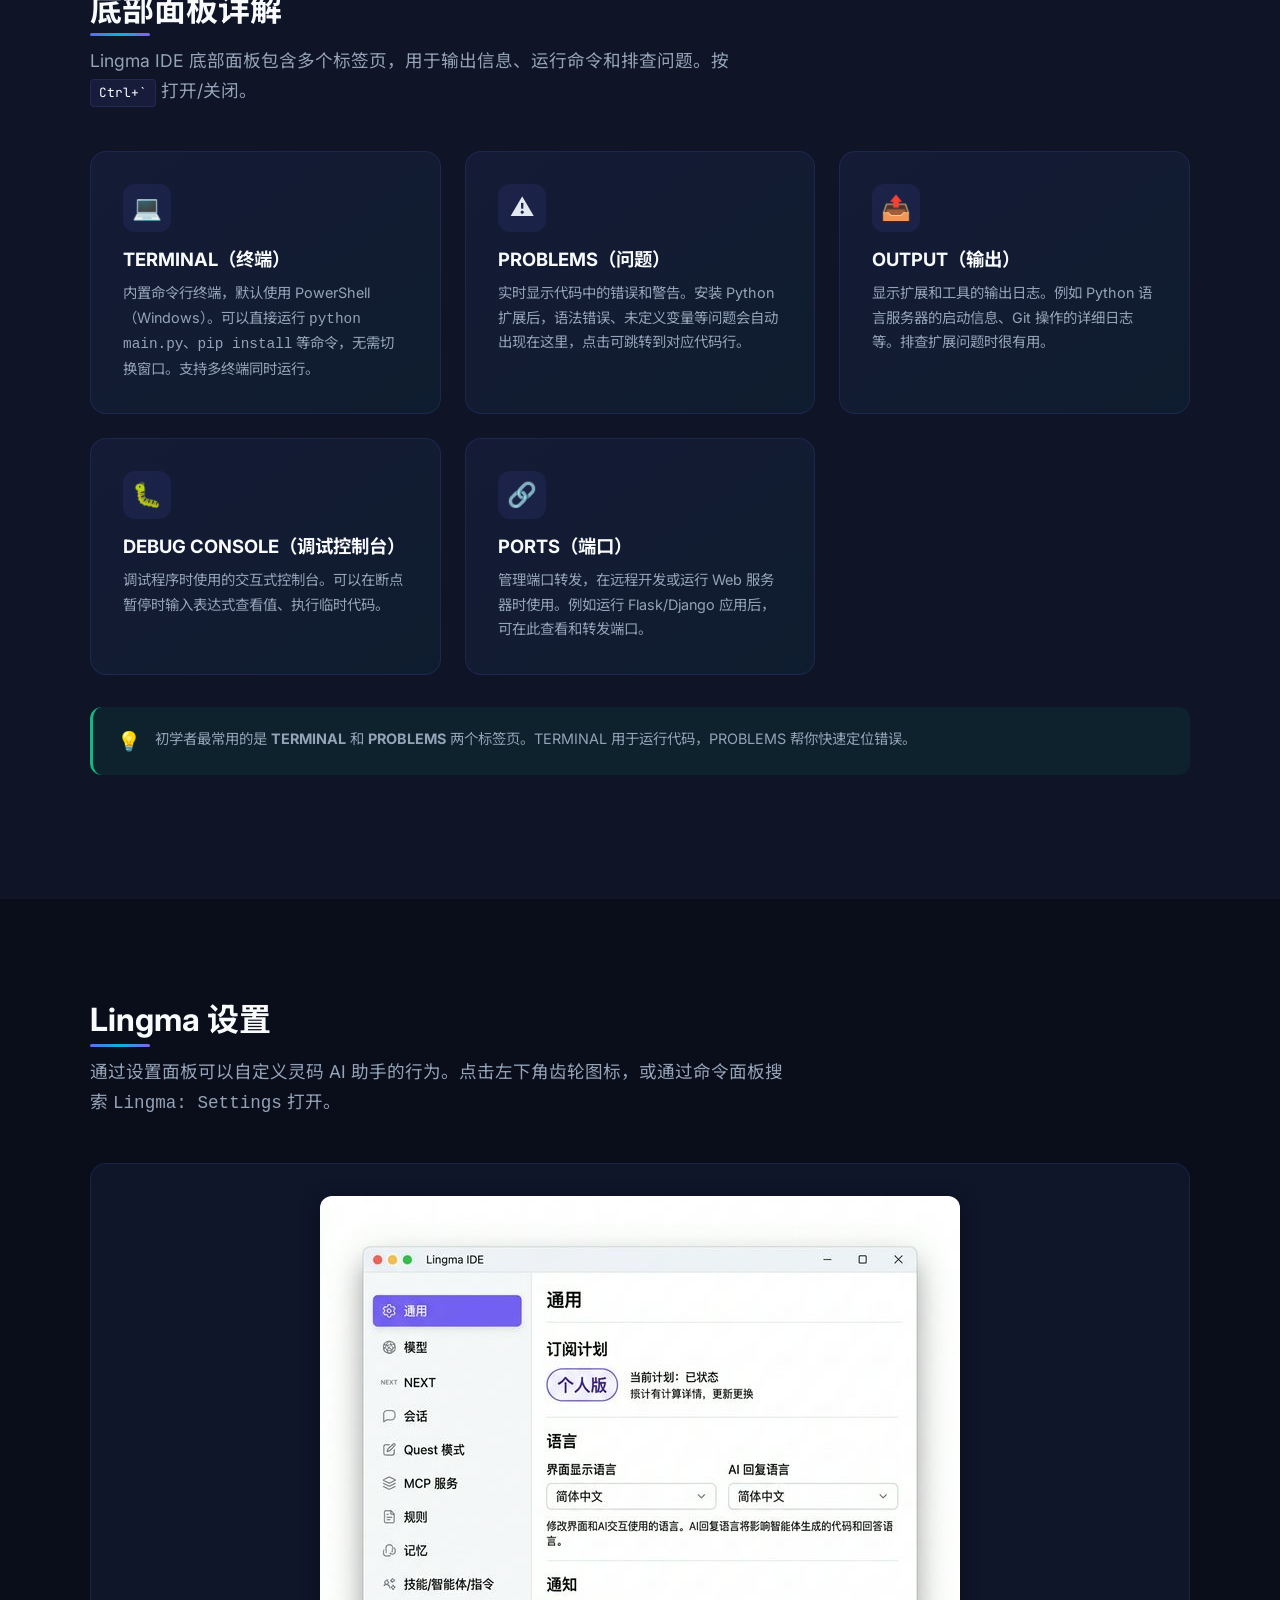
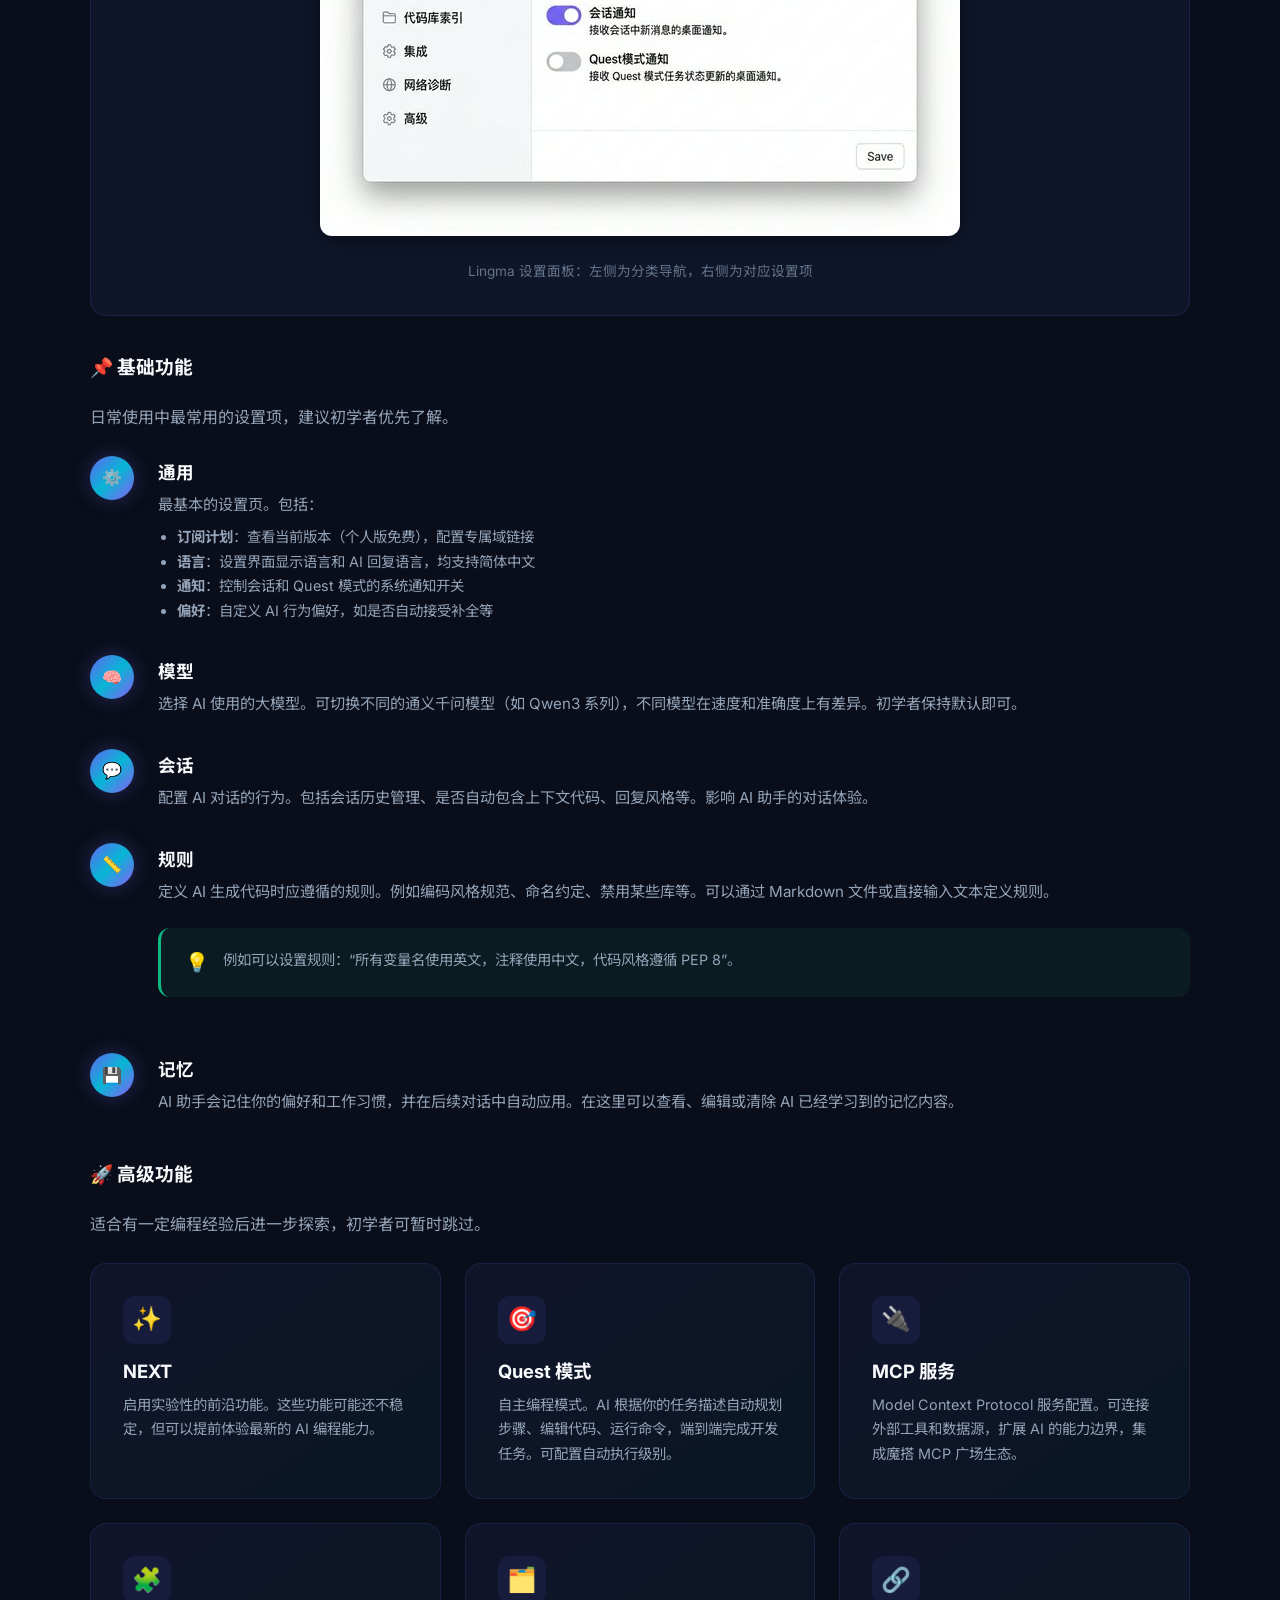
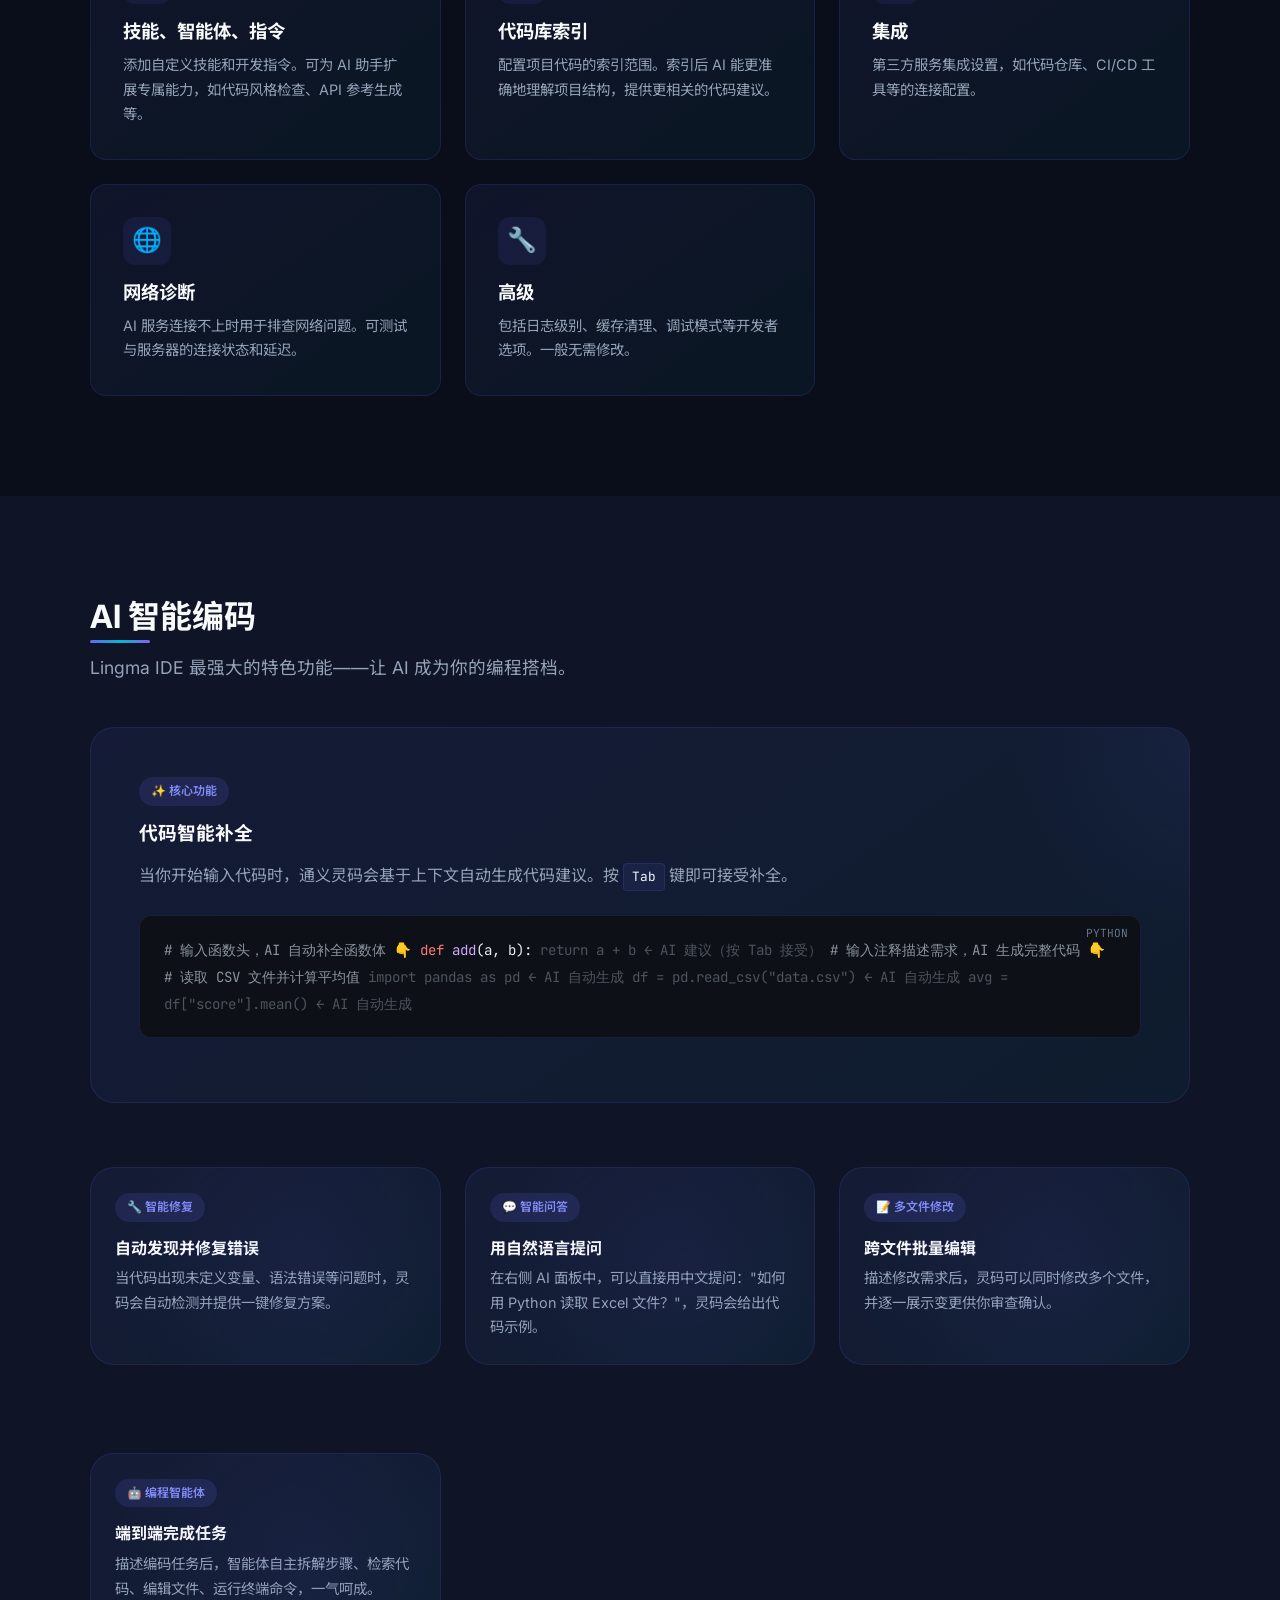
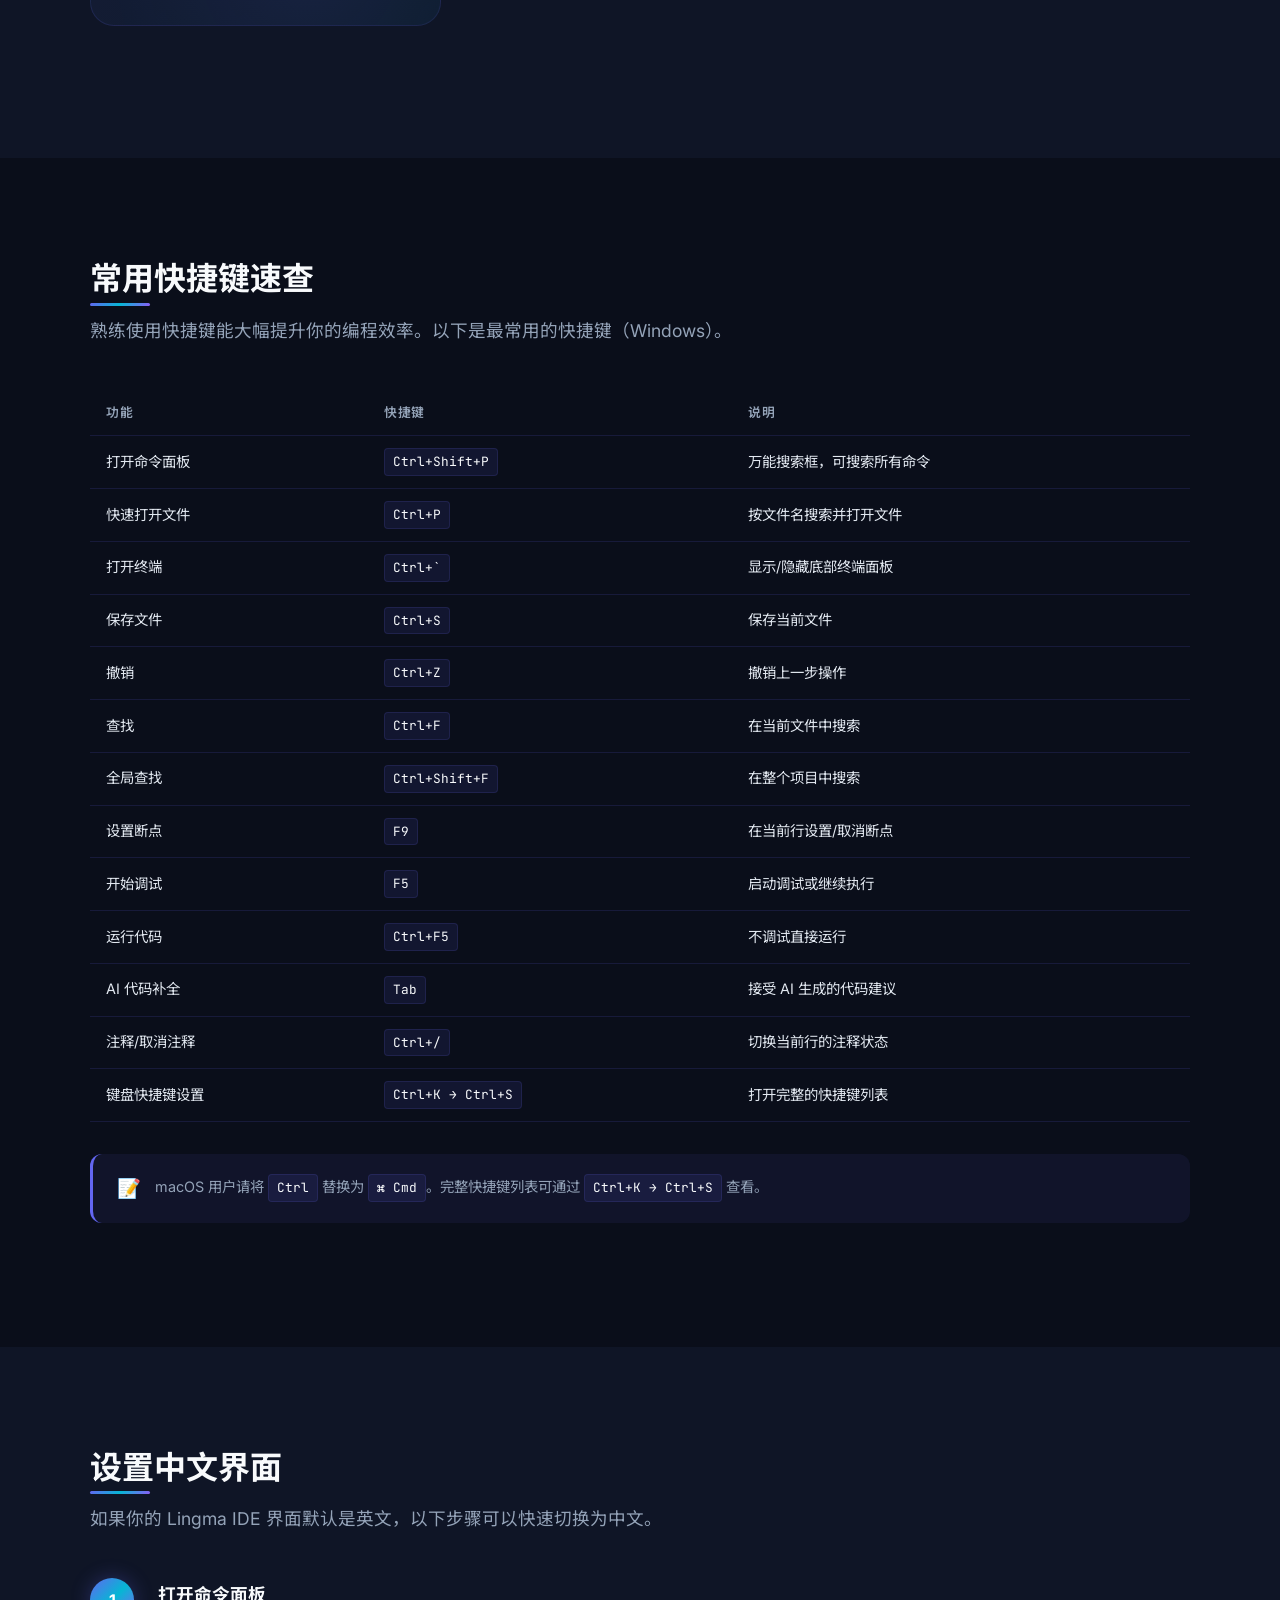
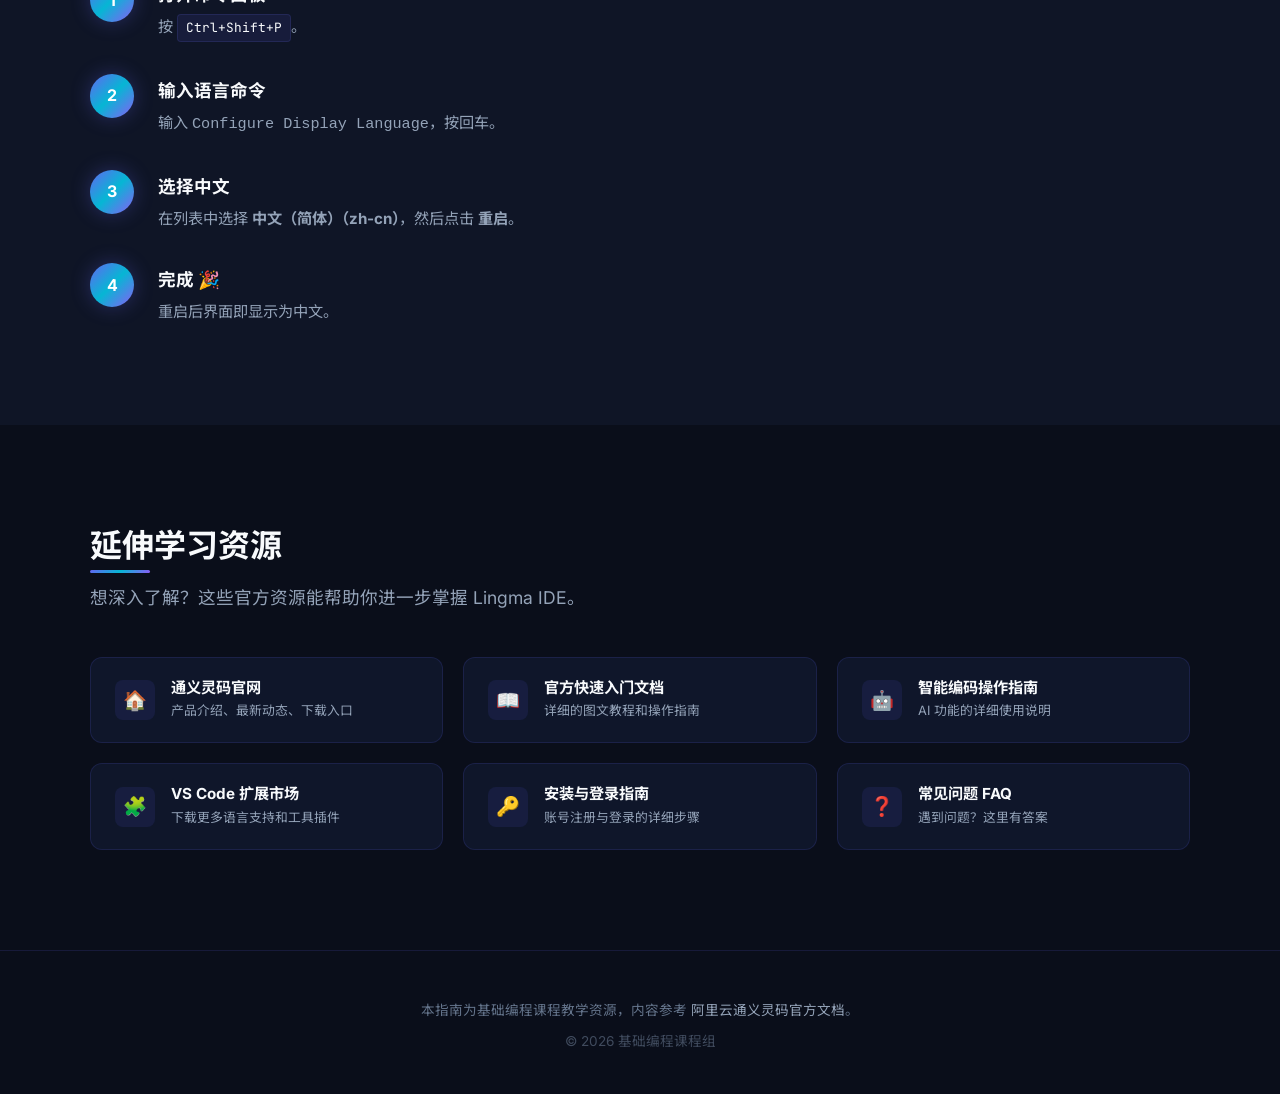
==== commit 53eb1173: "feat: add Lingma settings section with basic/advanced categories" ====
--- a/index.html
+++ b/index.html
@@ -23,6 +23,7 @@
       <li><a href="#install">安装</a></li>
       <li><a href="#interface">界面</a></li>
       <li><a href="#sidebar">侧边栏</a></li>
+      <li><a href="#settings">设置</a></li>
       <li><a href="#coding">编程</a></li>
       <li><a href="#ai">AI编码</a></li>
       <li><a href="#shortcuts">快捷键</a></li>
@@ -487,6 +488,118 @@
   </div>
 </section>
 
+<!-- ===== Lingma 设置 ===== -->
+<section class="section" id="settings">
+  <div class="section-inner fade-in">
+    <h2 class="section-title">Lingma 设置</h2>
+    <p class="section-subtitle">通过设置面板可以自定义灵码 AI 助手的行为。点击左下角齿轮图标，或通过命令面板搜索 <code>Lingma: Settings</code> 打开。</p>
+
+    <div class="illustration-panel">
+      <img src="images/settings_panel.png" alt="Lingma IDE 设置面板" loading="lazy">
+      <figcaption>Lingma 设置面板：左侧为分类导航，右侧为对应设置项</figcaption>
+    </div>
+
+    <!-- 基础功能 -->
+    <h3 style="margin:2.5rem 0 1.5rem;color:var(--color-text-bright)">📌 基础功能</h3>
+    <p style="color:var(--color-text-muted);margin-bottom:1.5rem">日常使用中最常用的设置项，建议初学者优先了解。</p>
+
+    <div class="step-list">
+      <div class="step-item">
+        <div class="step-number">⚙️</div>
+        <div class="step-content">
+          <h4>通用</h4>
+          <p>最基本的设置页。包括：</p>
+          <ul style="color:var(--color-text-muted);font-size:0.9rem;margin-top:0.5rem;padding-left:1.2rem">
+            <li><strong>订阅计划</strong>：查看当前版本（个人版免费），配置专属域链接</li>
+            <li><strong>语言</strong>：设置界面显示语言和 AI 回复语言，均支持简体中文</li>
+            <li><strong>通知</strong>：控制会话和 Quest 模式的系统通知开关</li>
+            <li><strong>偏好</strong>：自定义 AI 行为偏好，如是否自动接受补全等</li>
+          </ul>
+        </div>
+      </div>
+      <div class="step-item">
+        <div class="step-number">🧠</div>
+        <div class="step-content">
+          <h4>模型</h4>
+          <p>选择 AI 使用的大模型。可切换不同的通义千问模型（如 Qwen3 系列），不同模型在速度和准确度上有差异。初学者保持默认即可。</p>
+        </div>
+      </div>
+      <div class="step-item">
+        <div class="step-number">💬</div>
+        <div class="step-content">
+          <h4>会话</h4>
+          <p>配置 AI 对话的行为。包括会话历史管理、是否自动包含上下文代码、回复风格等。影响 AI 助手的对话体验。</p>
+        </div>
+      </div>
+      <div class="step-item">
+        <div class="step-number">📏</div>
+        <div class="step-content">
+          <h4>规则</h4>
+          <p>定义 AI 生成代码时应遵循的规则。例如编码风格规范、命名约定、禁用某些库等。可以通过 Markdown 文件或直接输入文本定义规则。</p>
+          <div class="info-box tip">
+            <span class="info-box-icon">💡</span>
+            <p>例如可以设置规则：“所有变量名使用英文，注释使用中文，代码风格遵循 PEP 8”。</p>
+          </div>
+        </div>
+      </div>
+      <div class="step-item">
+        <div class="step-number">💾</div>
+        <div class="step-content">
+          <h4>记忆</h4>
+          <p>AI 助手会记住你的偏好和工作习惯，并在后续对话中自动应用。在这里可以查看、编辑或清除 AI 已经学习到的记忆内容。</p>
+        </div>
+      </div>
+    </div>
+
+    <!-- 高级功能 -->
+    <h3 style="margin:3rem 0 1.5rem;color:var(--color-text-bright)">🚀 高级功能</h3>
+    <p style="color:var(--color-text-muted);margin-bottom:1.5rem">适合有一定编程经验后进一步探索，初学者可暂时跳过。</p>
+
+    <div class="features-grid">
+      <div class="feature-card">
+        <div class="feature-icon">✨</div>
+        <h3>NEXT</h3>
+        <p>启用实验性的前沿功能。这些功能可能还不稳定，但可以提前体验最新的 AI 编程能力。</p>
+      </div>
+      <div class="feature-card">
+        <div class="feature-icon">🎯</div>
+        <h3>Quest 模式</h3>
+        <p>自主编程模式。AI 根据你的任务描述自动规划步骤、编辑代码、运行命令，端到端完成开发任务。可配置自动执行级别。</p>
+      </div>
+      <div class="feature-card">
+        <div class="feature-icon">🔌</div>
+        <h3>MCP 服务</h3>
+        <p>Model Context Protocol 服务配置。可连接外部工具和数据源，扩展 AI 的能力边界，集成魔搭 MCP 广场生态。</p>
+      </div>
+      <div class="feature-card">
+        <div class="feature-icon">🧩</div>
+        <h3>技能、智能体、指令</h3>
+        <p>添加自定义技能和开发指令。可为 AI 助手扩展专属能力，如代码风格检查、API 参考生成等。</p>
+      </div>
+      <div class="feature-card">
+        <div class="feature-icon">🗂️</div>
+        <h3>代码库索引</h3>
+        <p>配置项目代码的索引范围。索引后 AI 能更准确地理解项目结构，提供更相关的代码建议。</p>
+      </div>
+      <div class="feature-card">
+        <div class="feature-icon">🔗</div>
+        <h3>集成</h3>
+        <p>第三方服务集成设置，如代码仓库、CI/CD 工具等的连接配置。</p>
+      </div>
+      <div class="feature-card">
+        <div class="feature-icon">🌐</div>
+        <h3>网络诊断</h3>
+        <p>AI 服务连接不上时用于排查网络问题。可测试与服务器的连接状态和延迟。</p>
+      </div>
+      <div class="feature-card">
+        <div class="feature-icon">🔧</div>
+        <h3>高级</h3>
+        <p>包括日志级别、缓存清理、调试模式等开发者选项。一般无需修改。</p>
+      </div>
+    </div>
+  </div>
+</section>
+
 <!-- ===== AI 智能编码 ===== -->
 <section class="section section-alt" id="ai">
   <div class="section-inner fade-in">
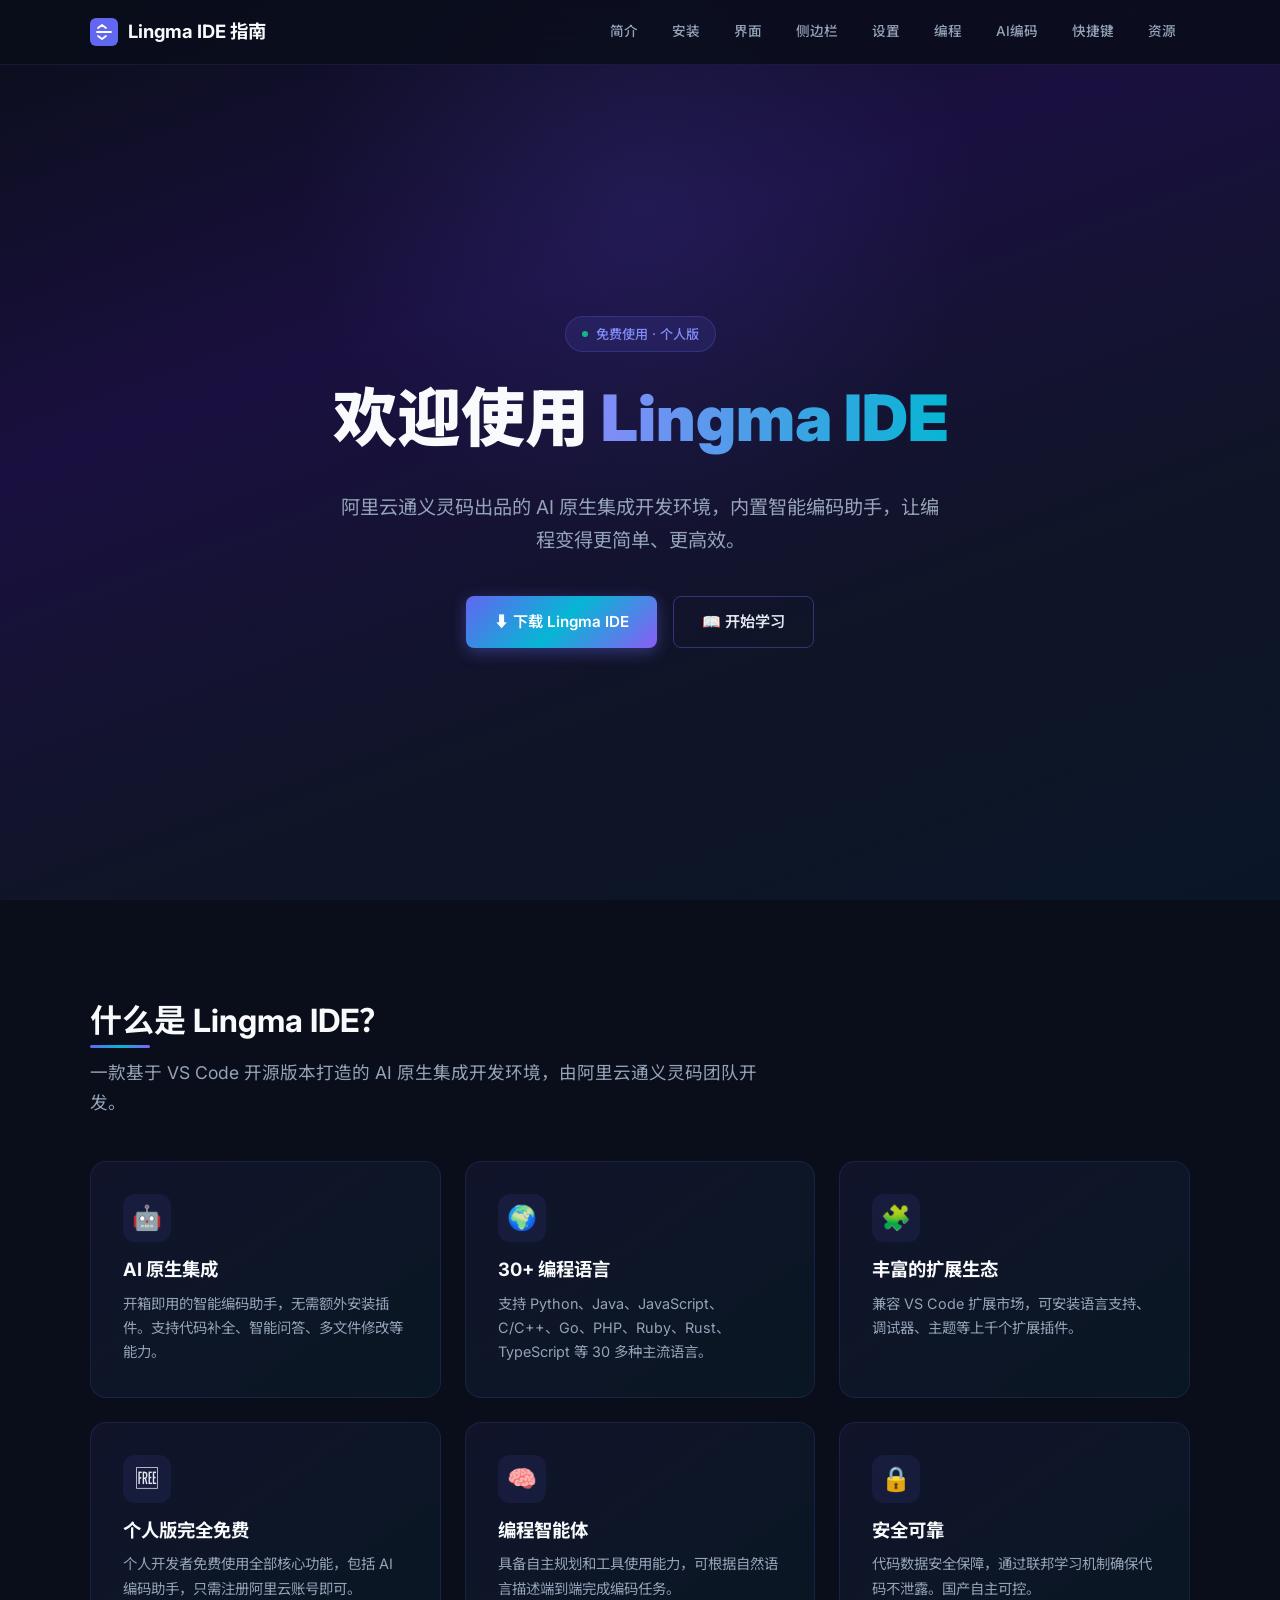
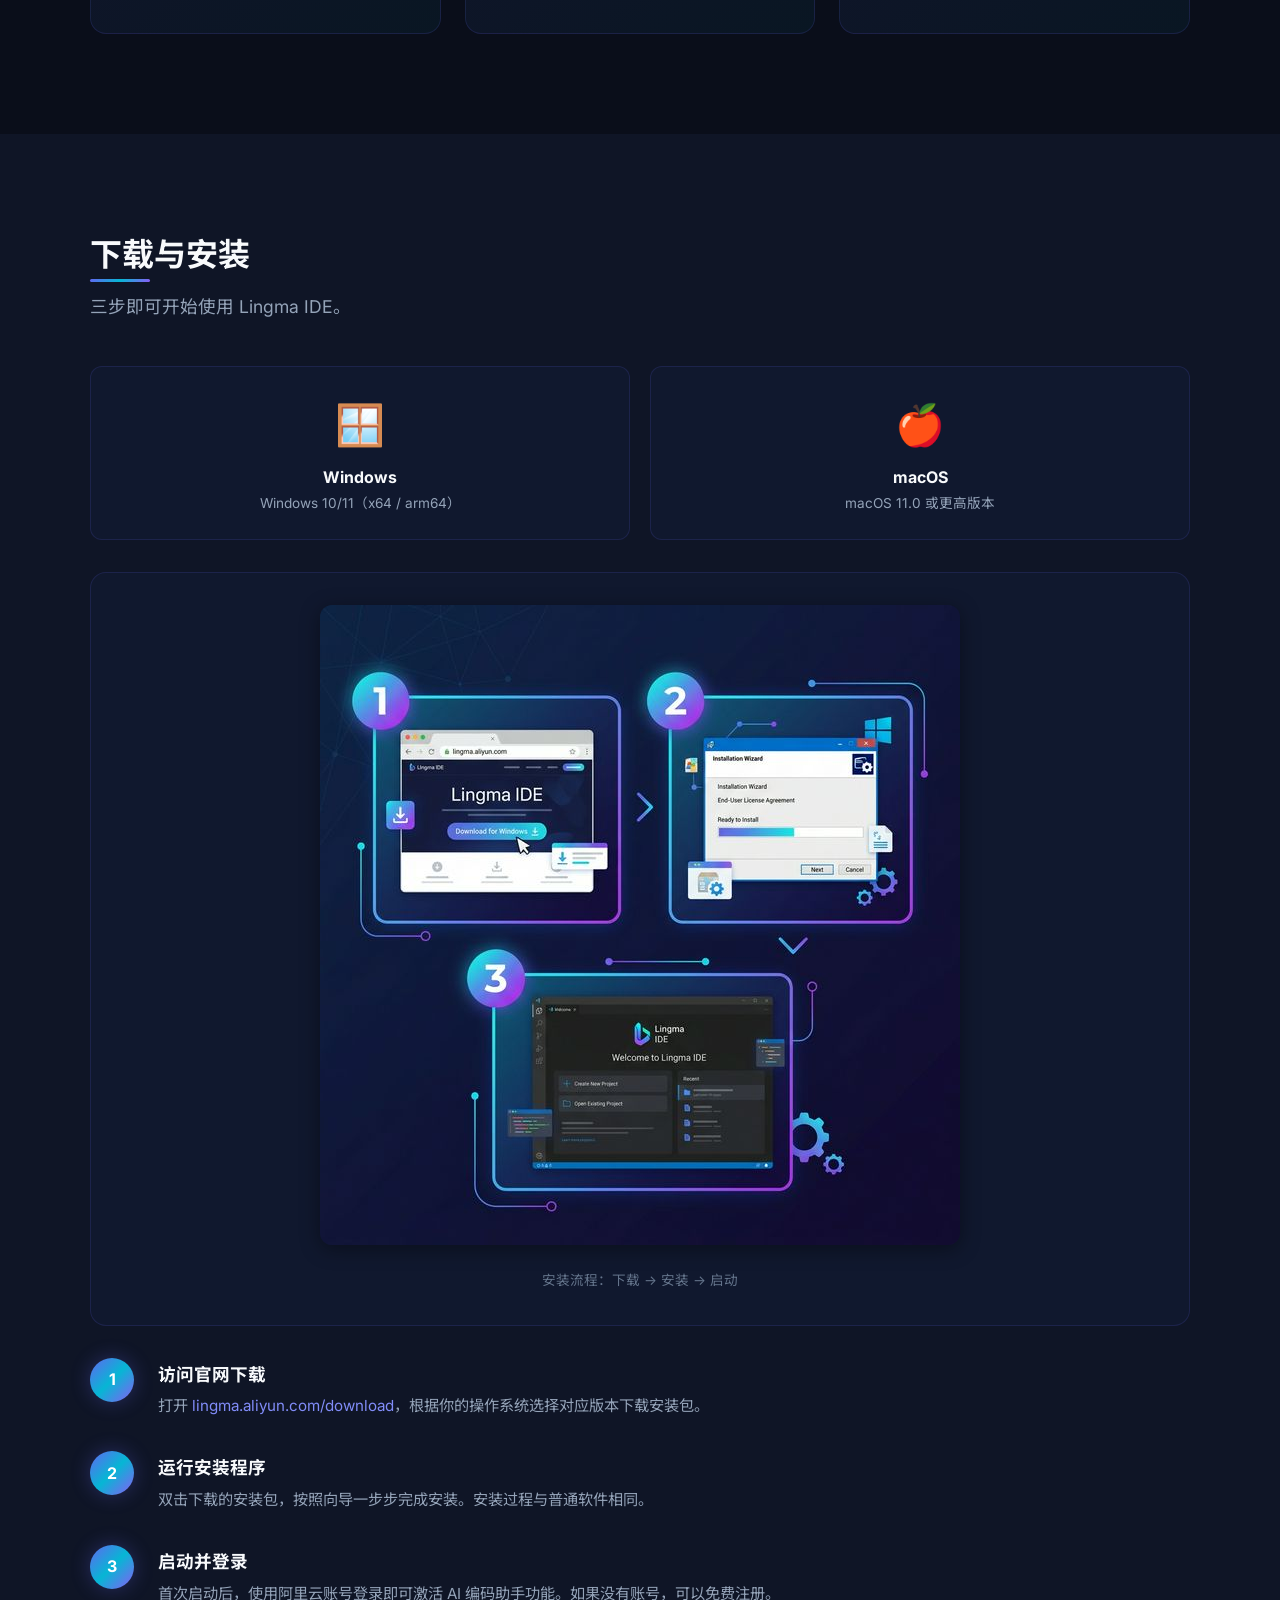
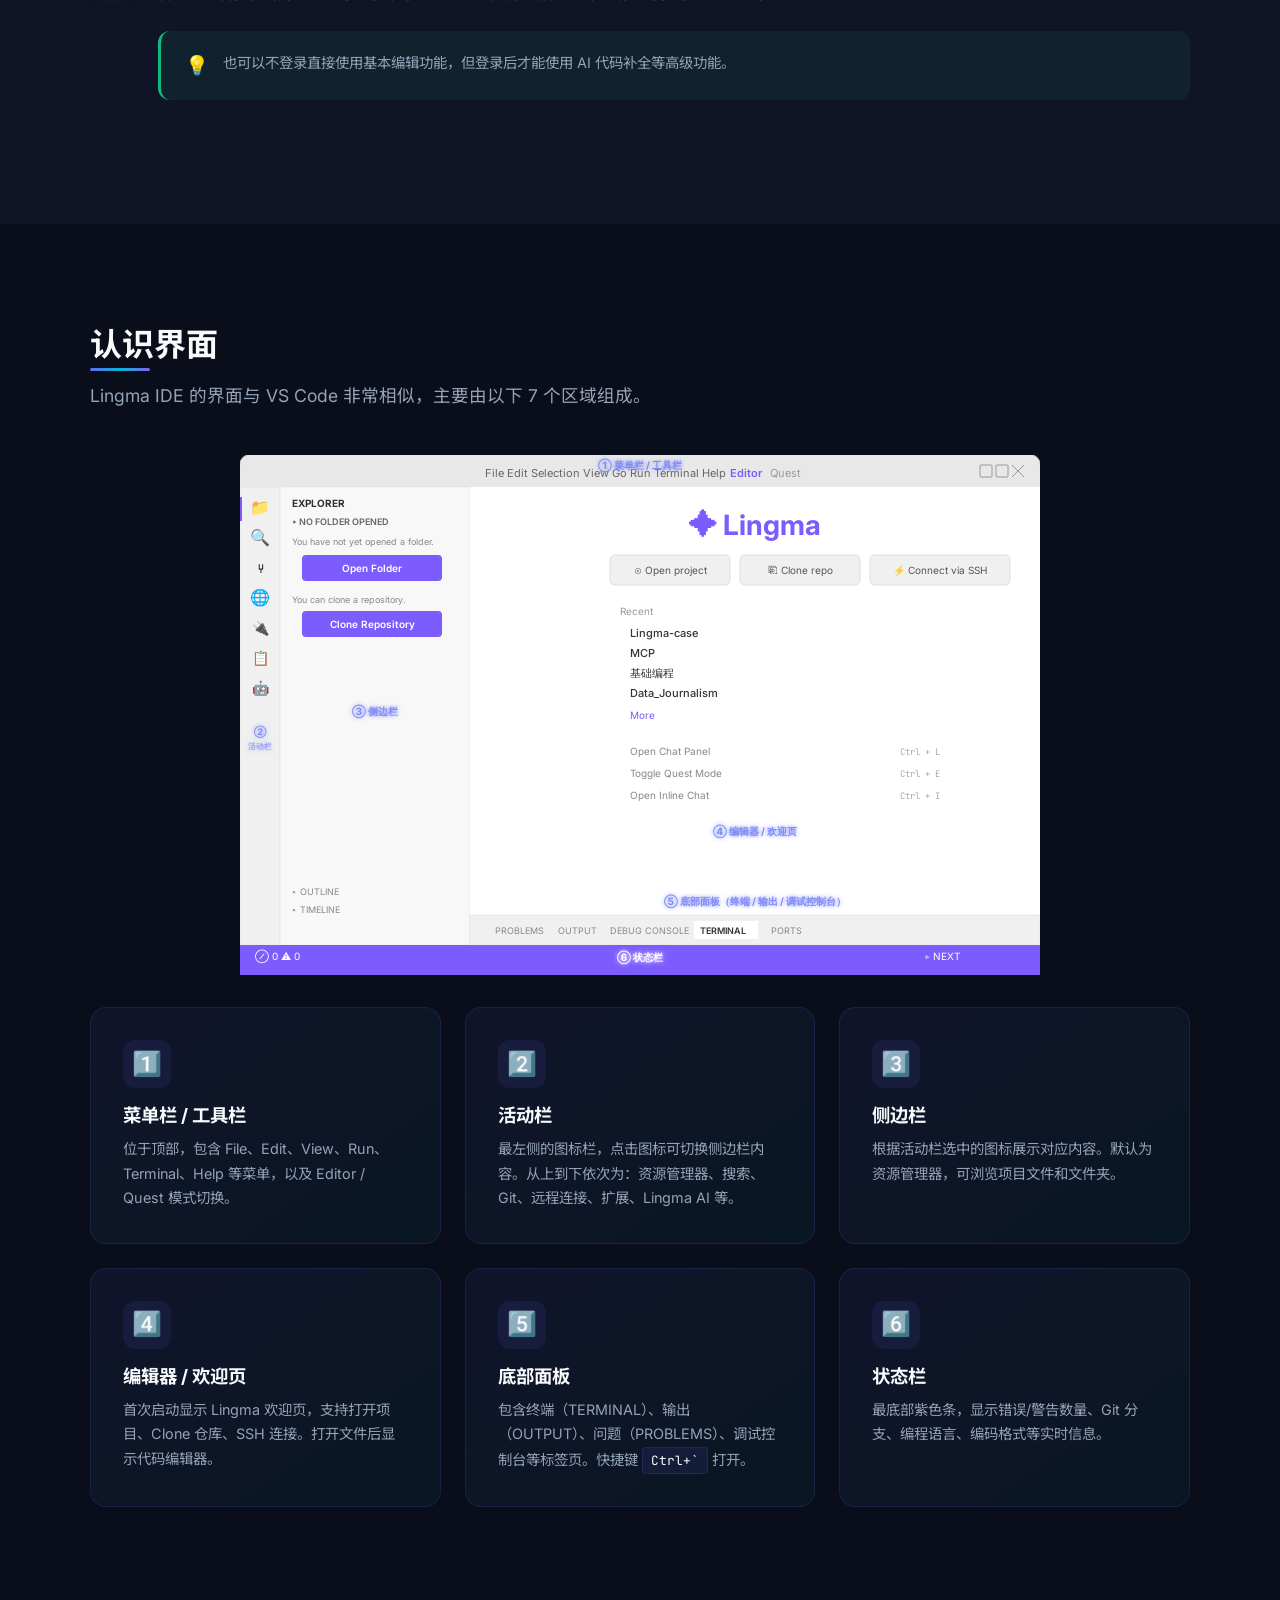
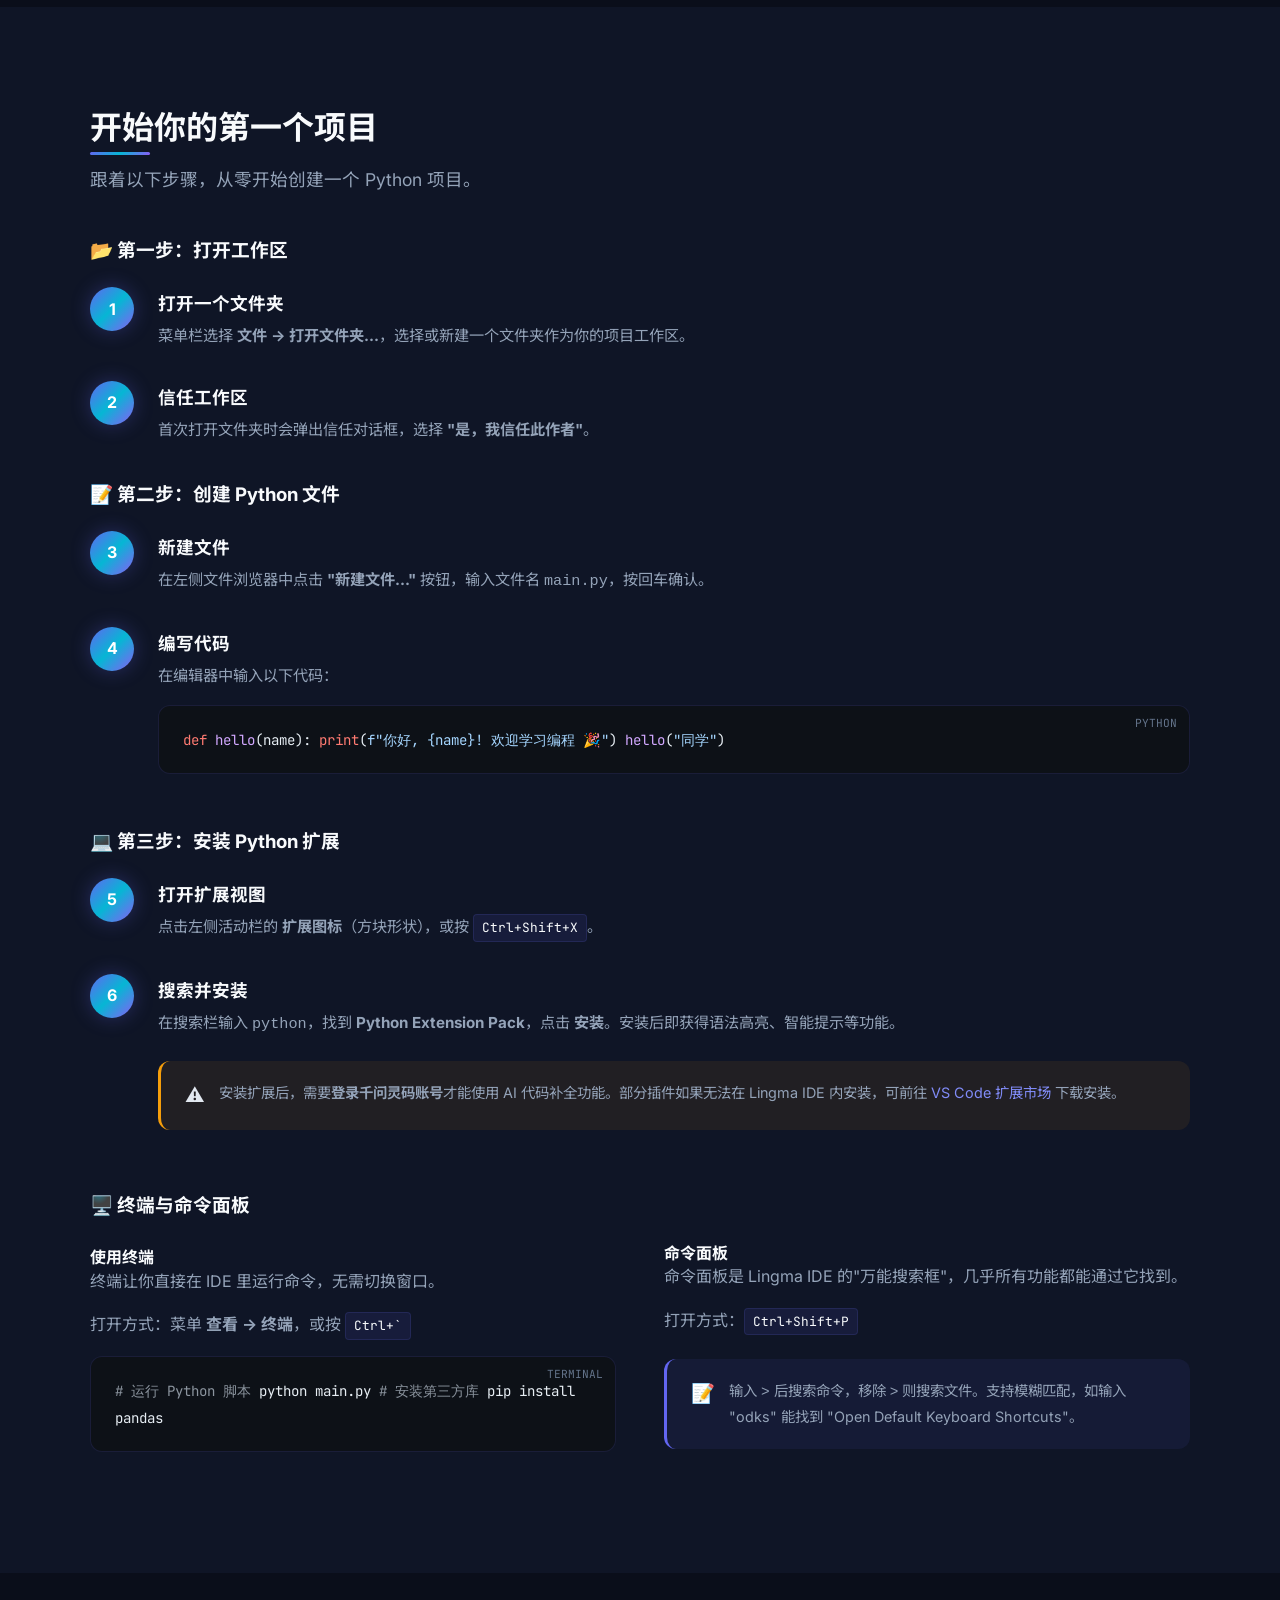
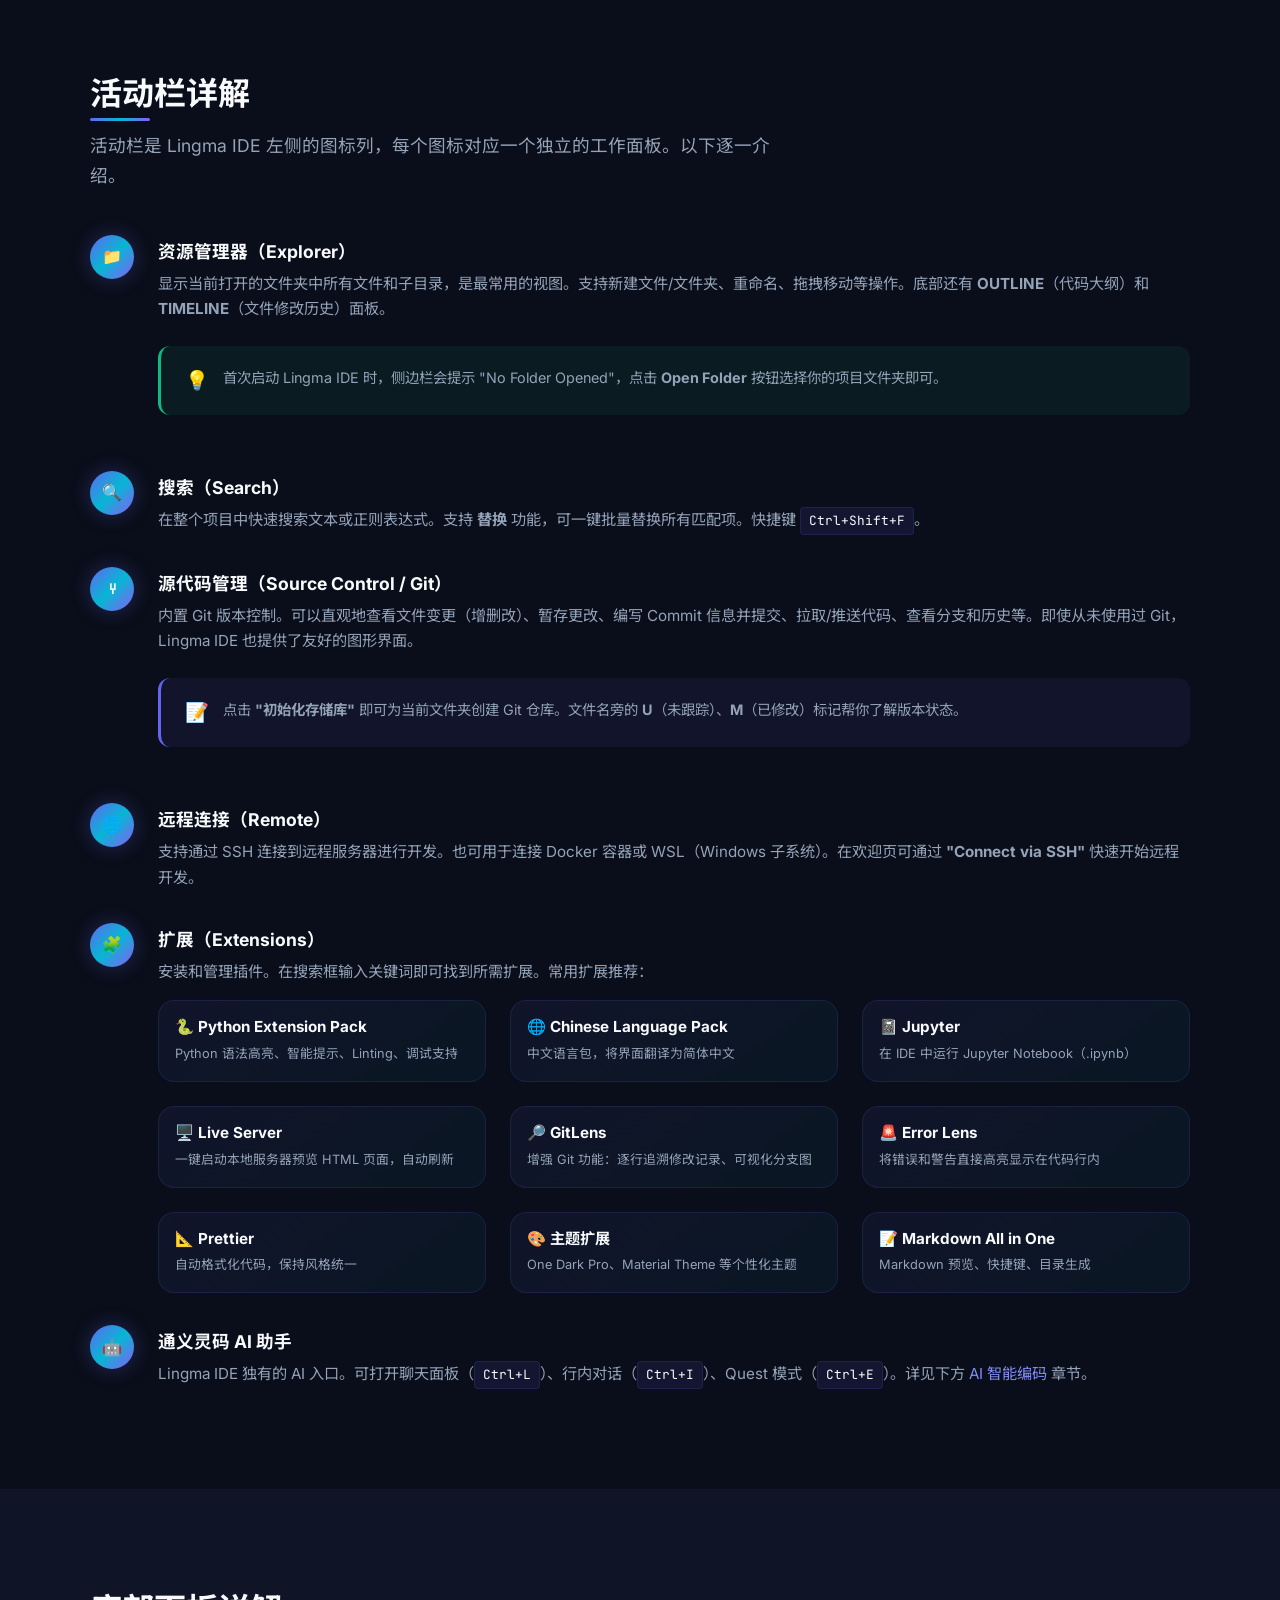
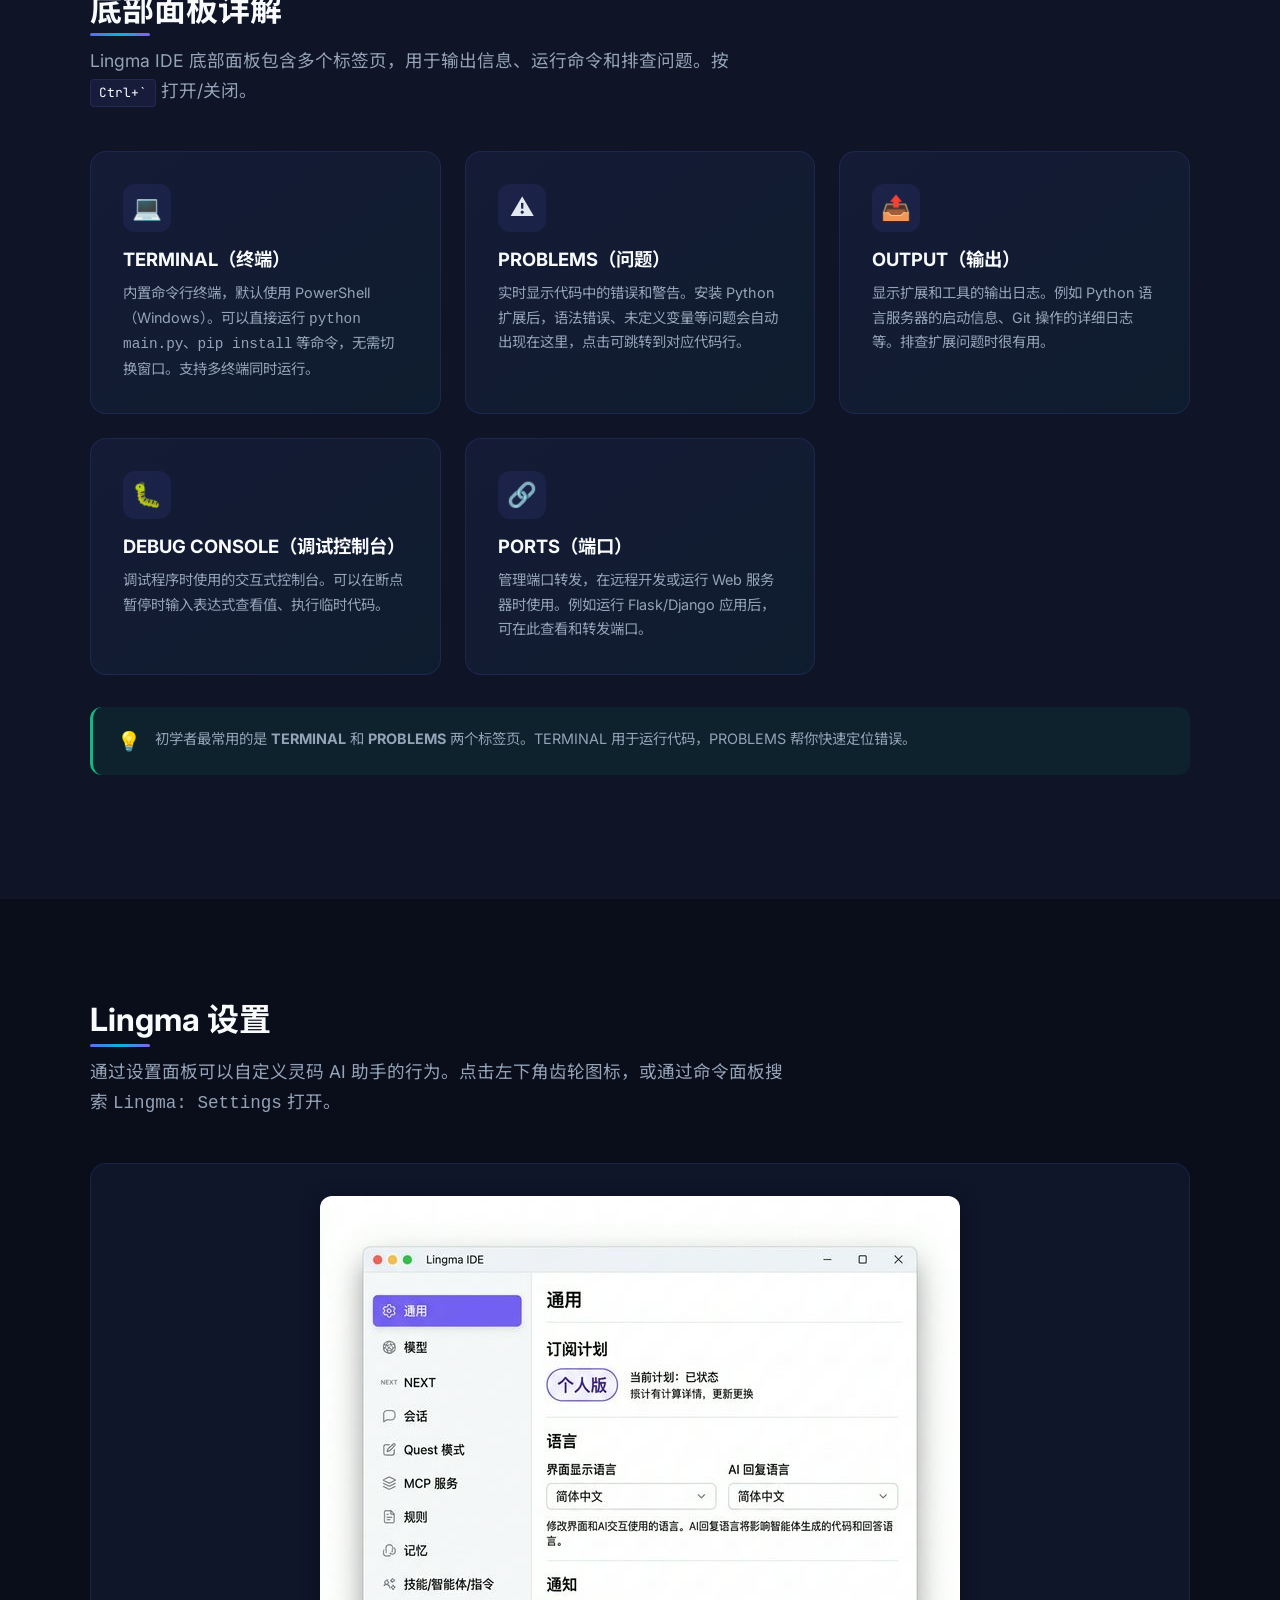
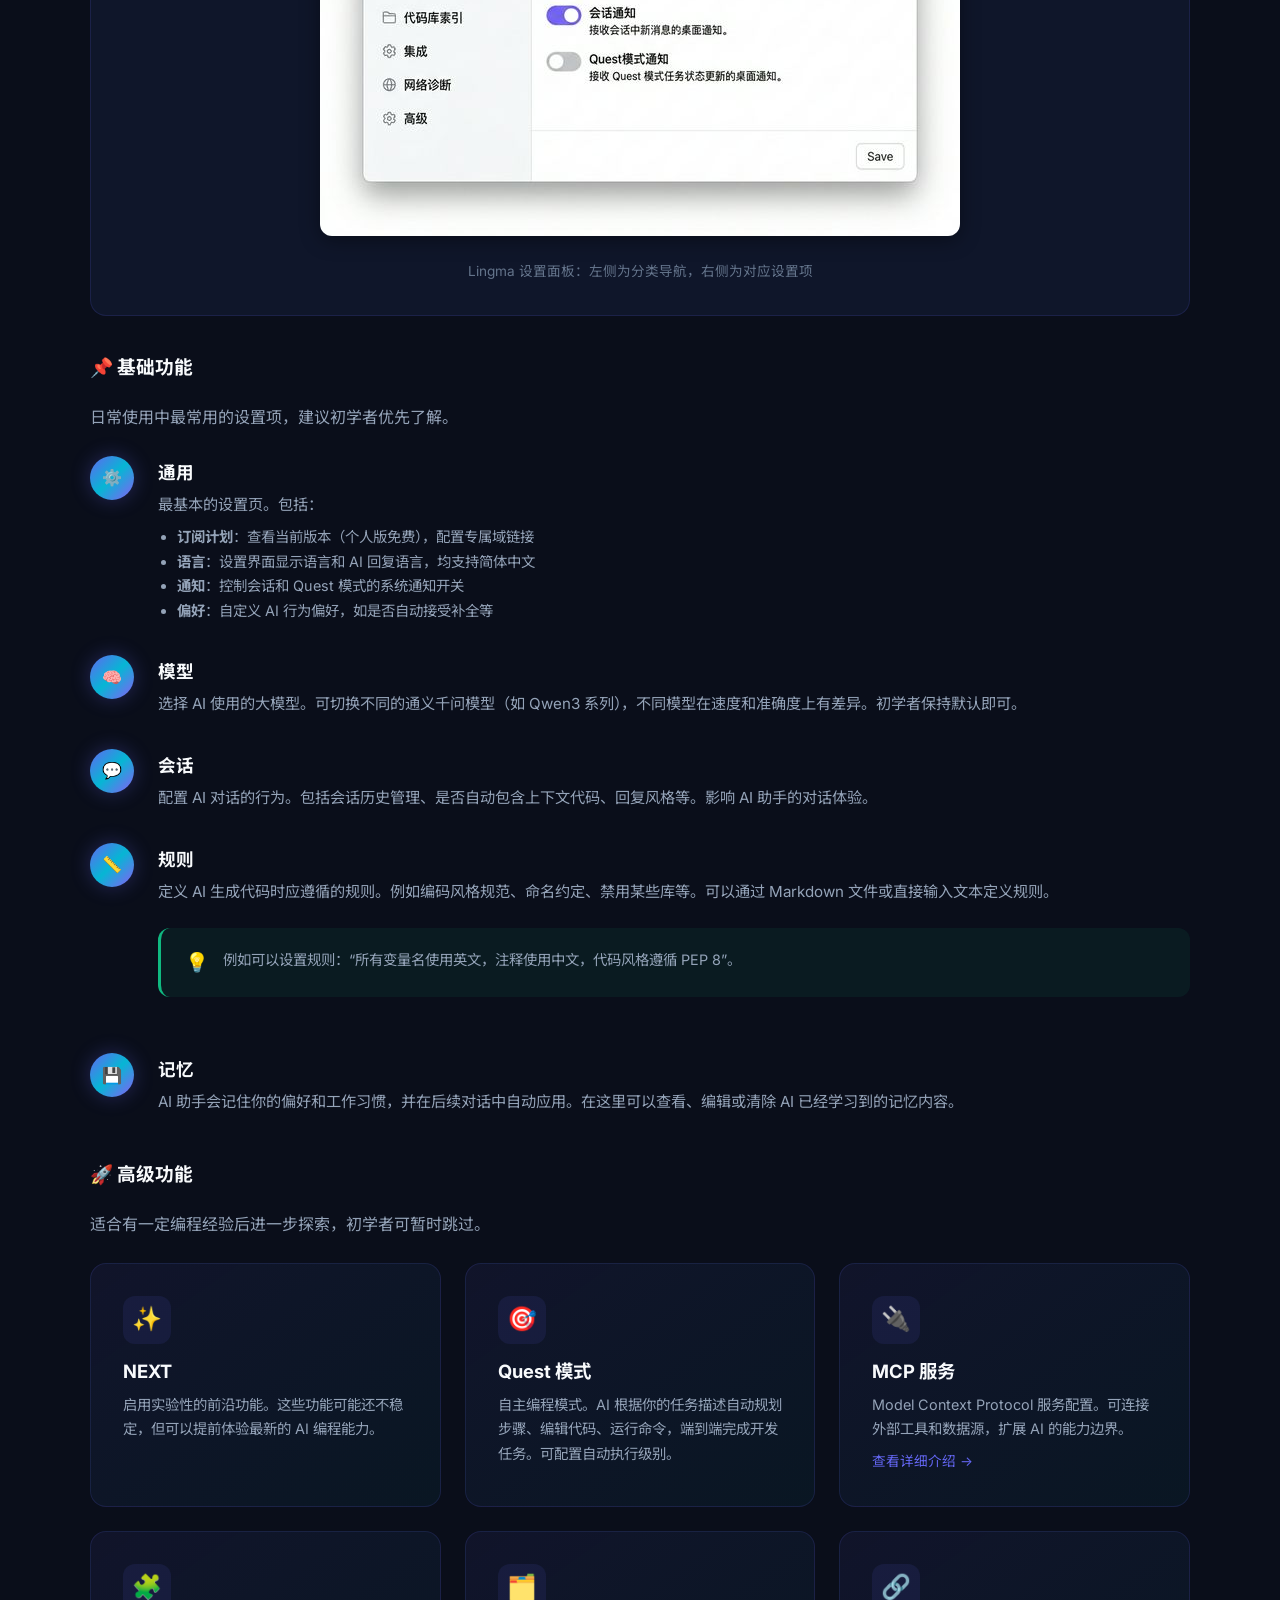
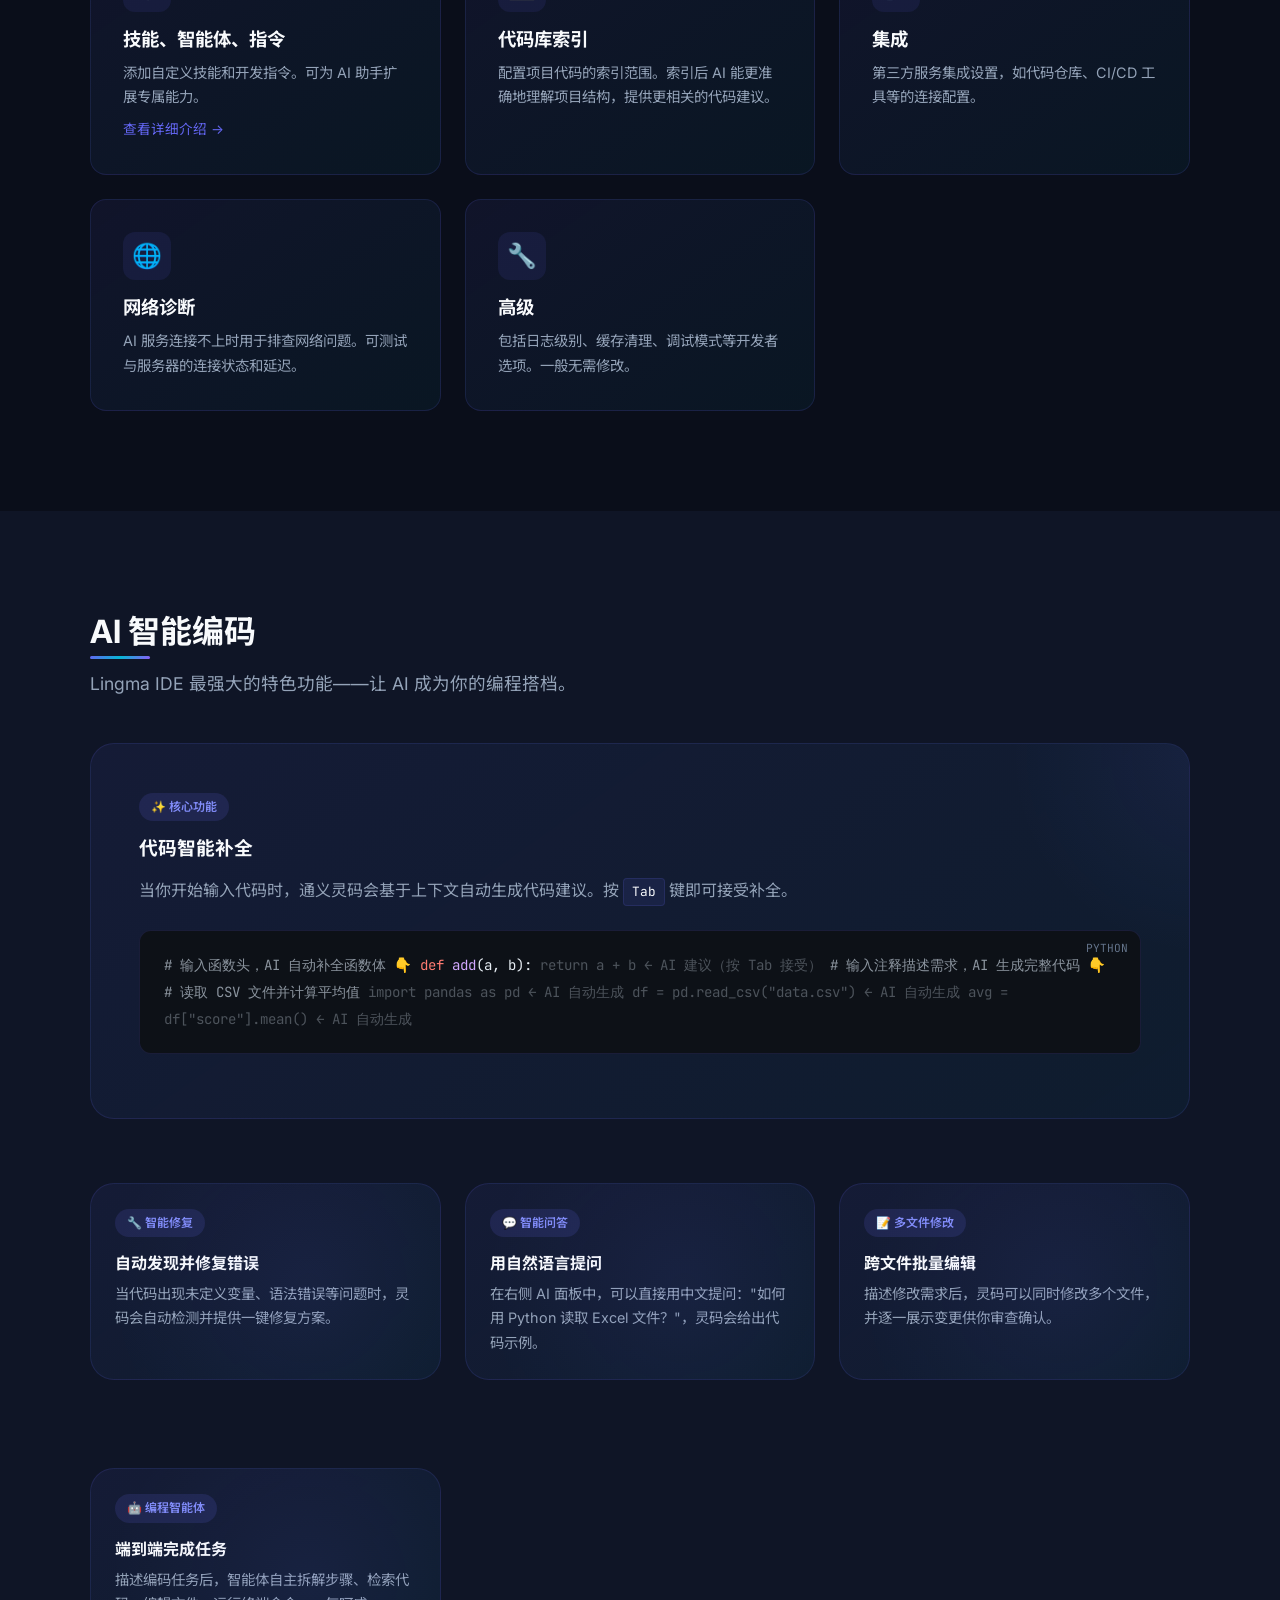
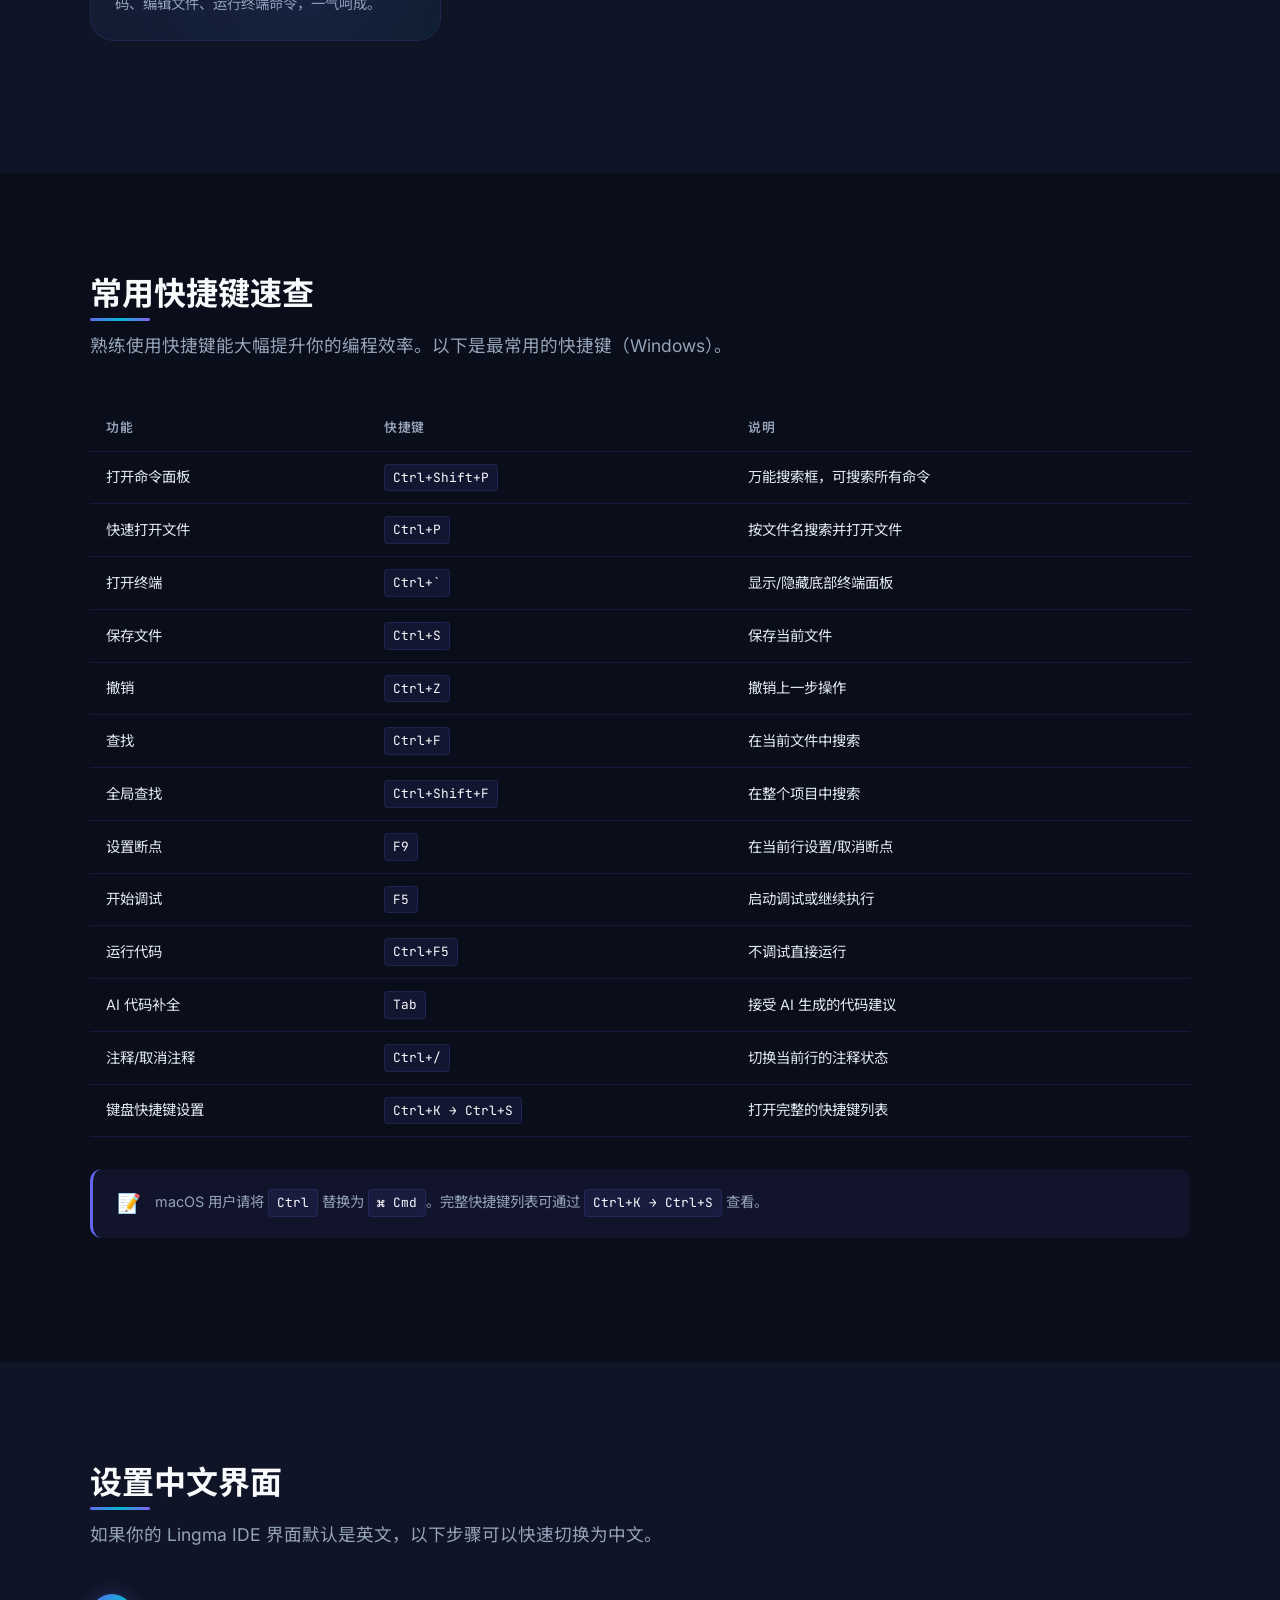
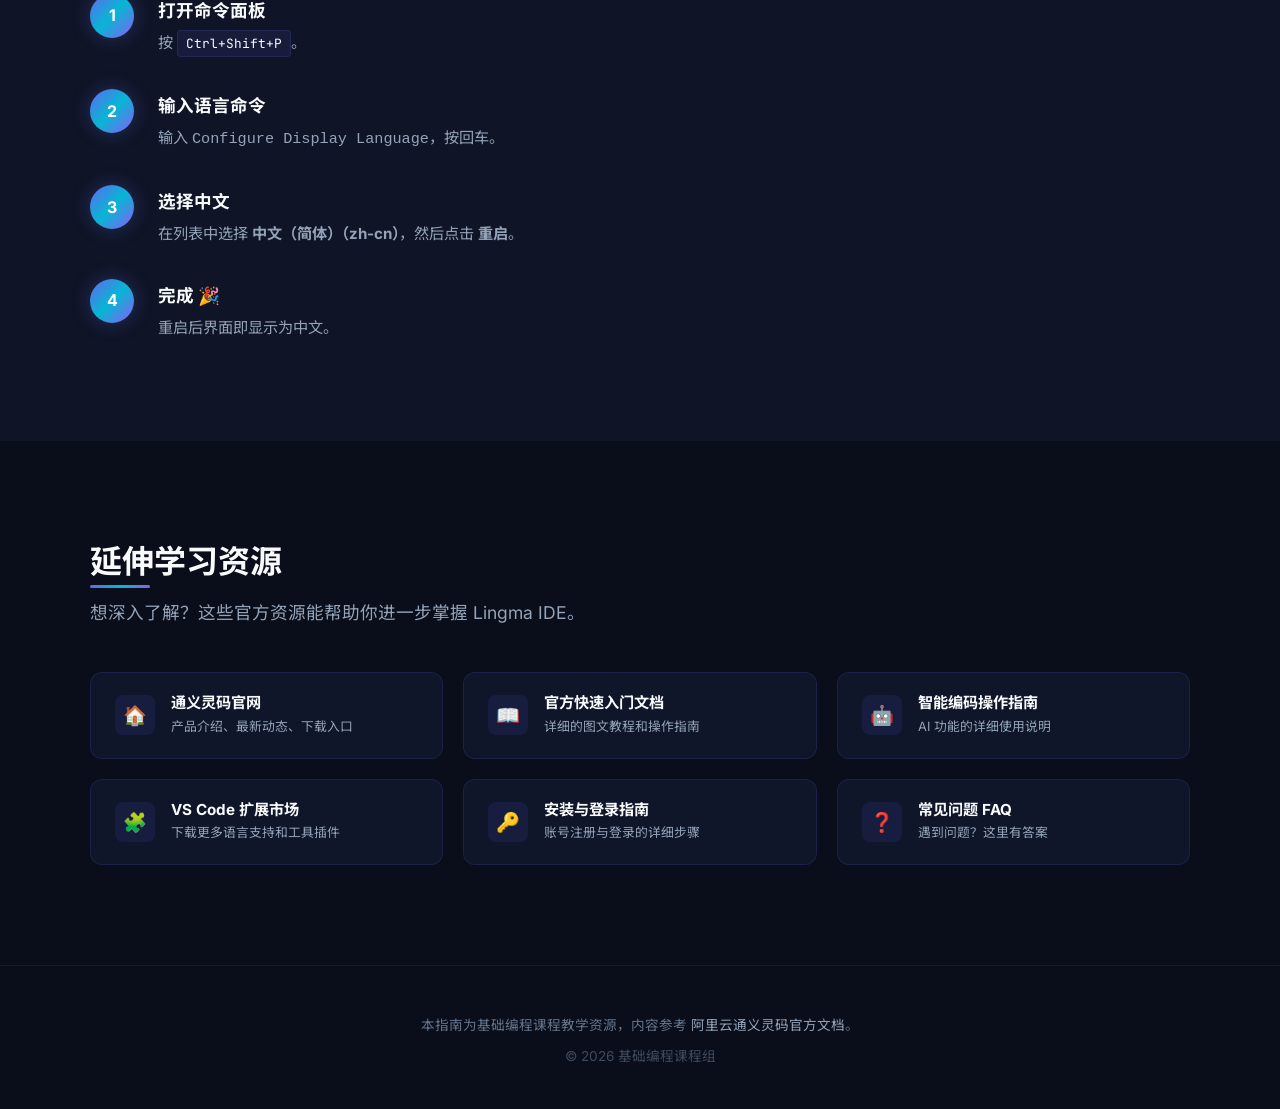
==== commit 46c2786b: "feat: add MCP services and Skills/Agents/Commands sub-pages" ====
--- a/index.html
+++ b/index.html
@@ -569,12 +569,14 @@
       <div class="feature-card">
         <div class="feature-icon">🔌</div>
         <h3>MCP 服务</h3>
-        <p>Model Context Protocol 服务配置。可连接外部工具和数据源，扩展 AI 的能力边界，集成魔搭 MCP 广场生态。</p>
+        <p>Model Context Protocol 服务配置。可连接外部工具和数据源，扩展 AI 的能力边界。</p>
+        <a href="mcp.html" style="color:var(--color-primary);font-size:0.85rem;margin-top:0.5rem;display:inline-block">查看详细介绍 →</a>
       </div>
       <div class="feature-card">
         <div class="feature-icon">🧩</div>
         <h3>技能、智能体、指令</h3>
-        <p>添加自定义技能和开发指令。可为 AI 助手扩展专属能力，如代码风格检查、API 参考生成等。</p>
+        <p>添加自定义技能和开发指令。可为 AI 助手扩展专属能力。</p>
+        <a href="skills.html" style="color:var(--color-primary);font-size:0.85rem;margin-top:0.5rem;display:inline-block">查看详细介绍 →</a>
       </div>
       <div class="feature-card">
         <div class="feature-icon">🗂️</div>
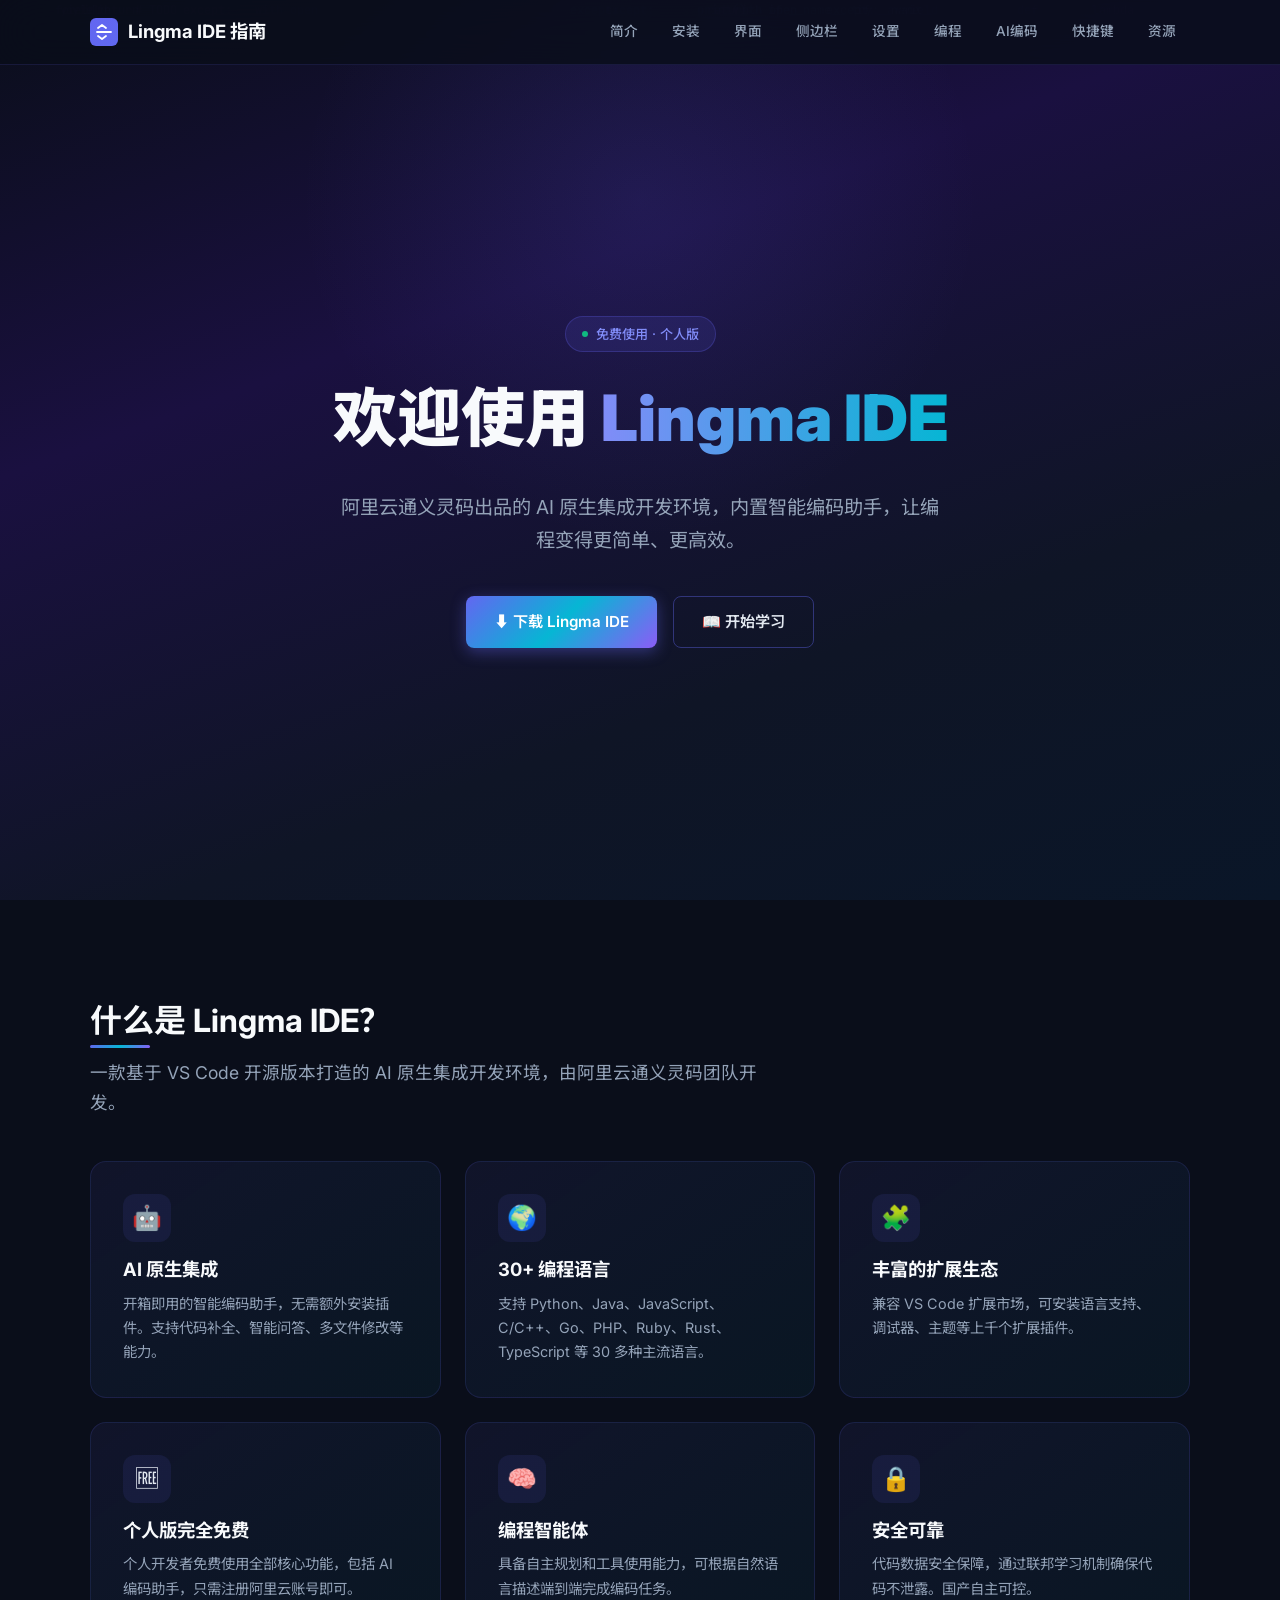
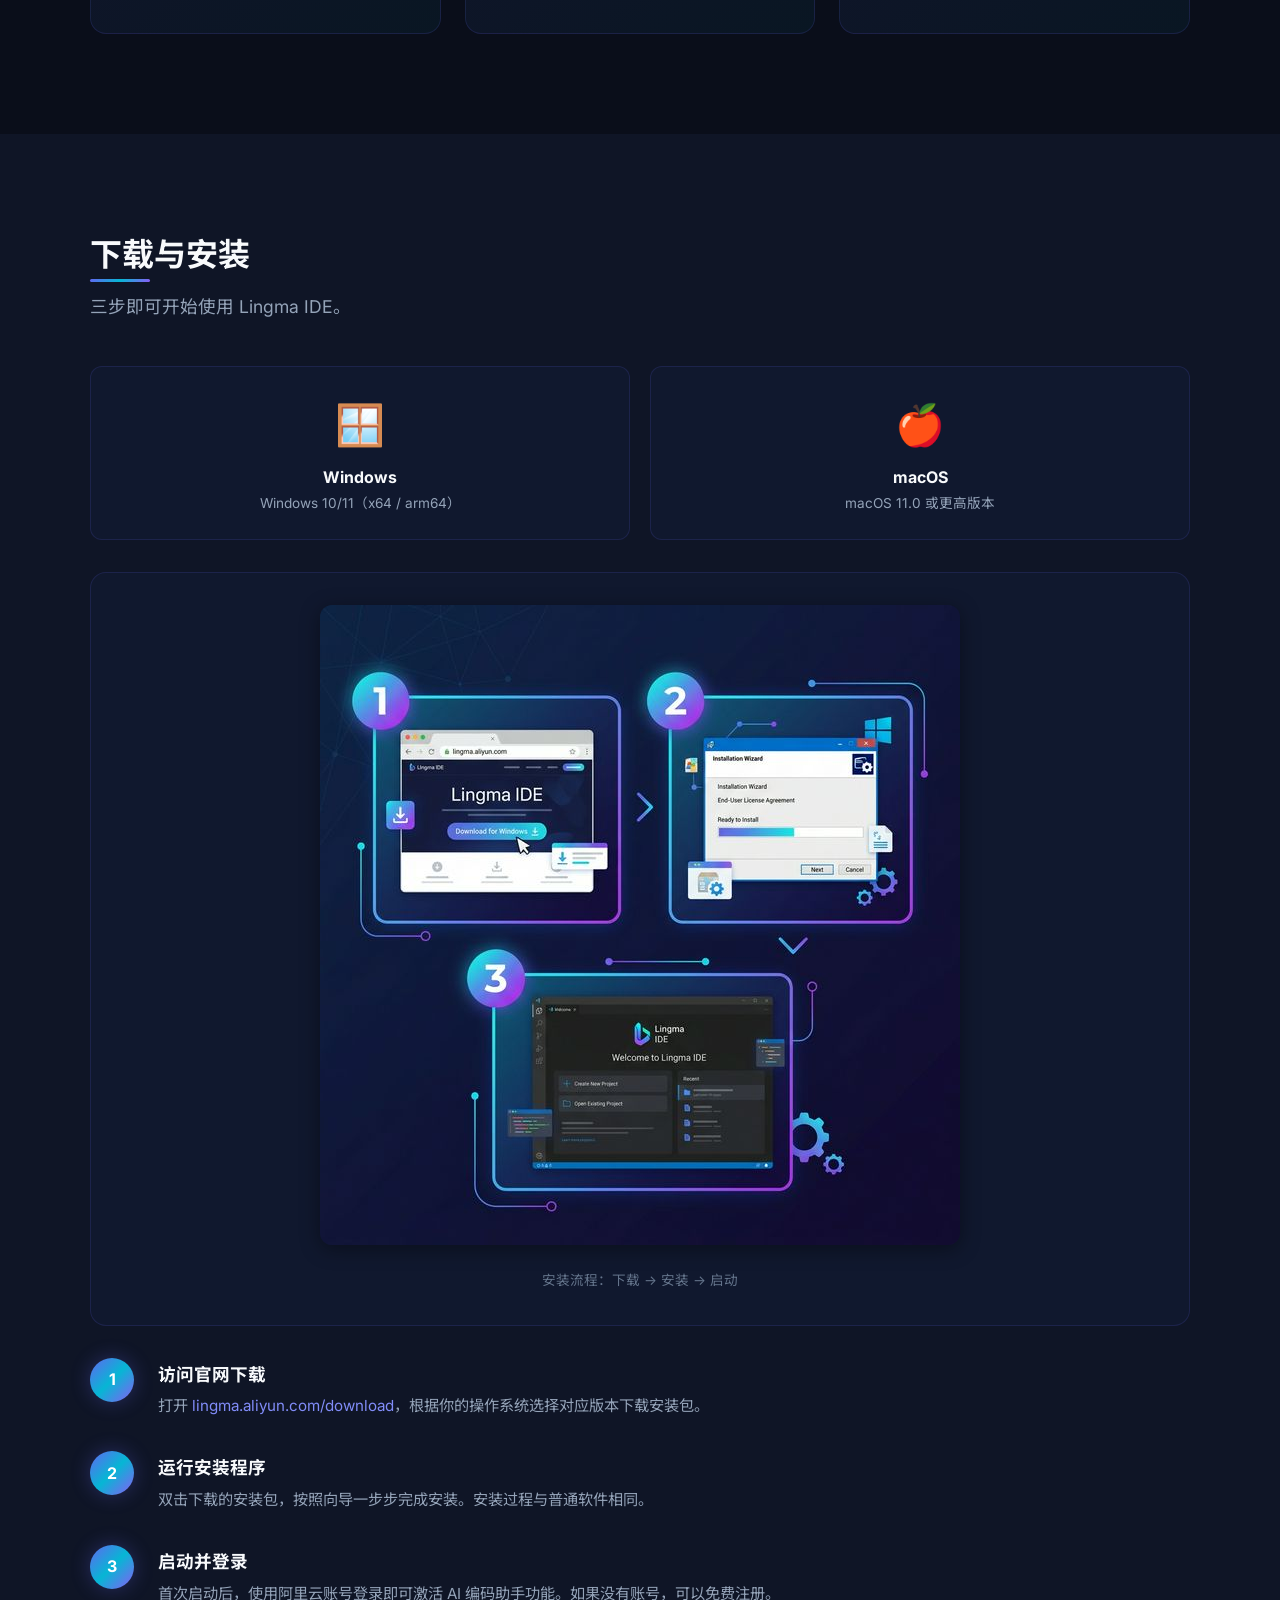
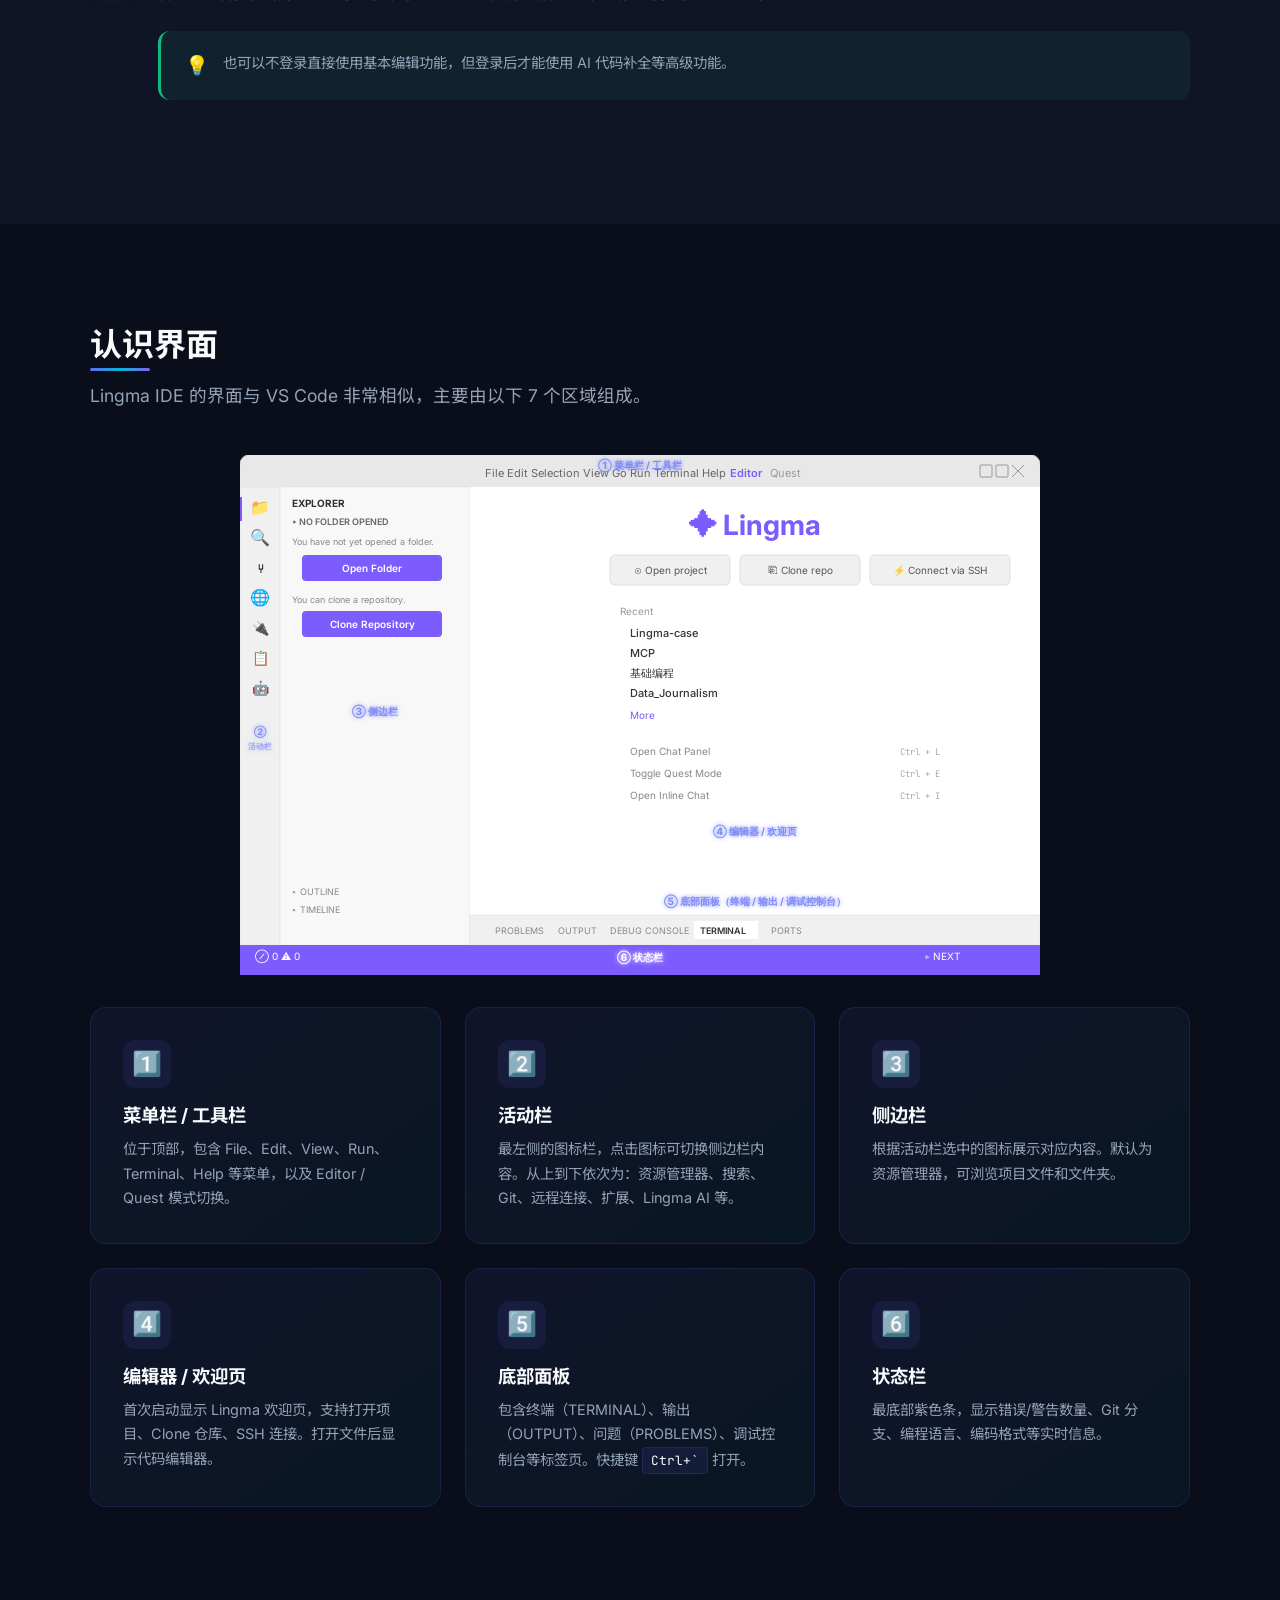
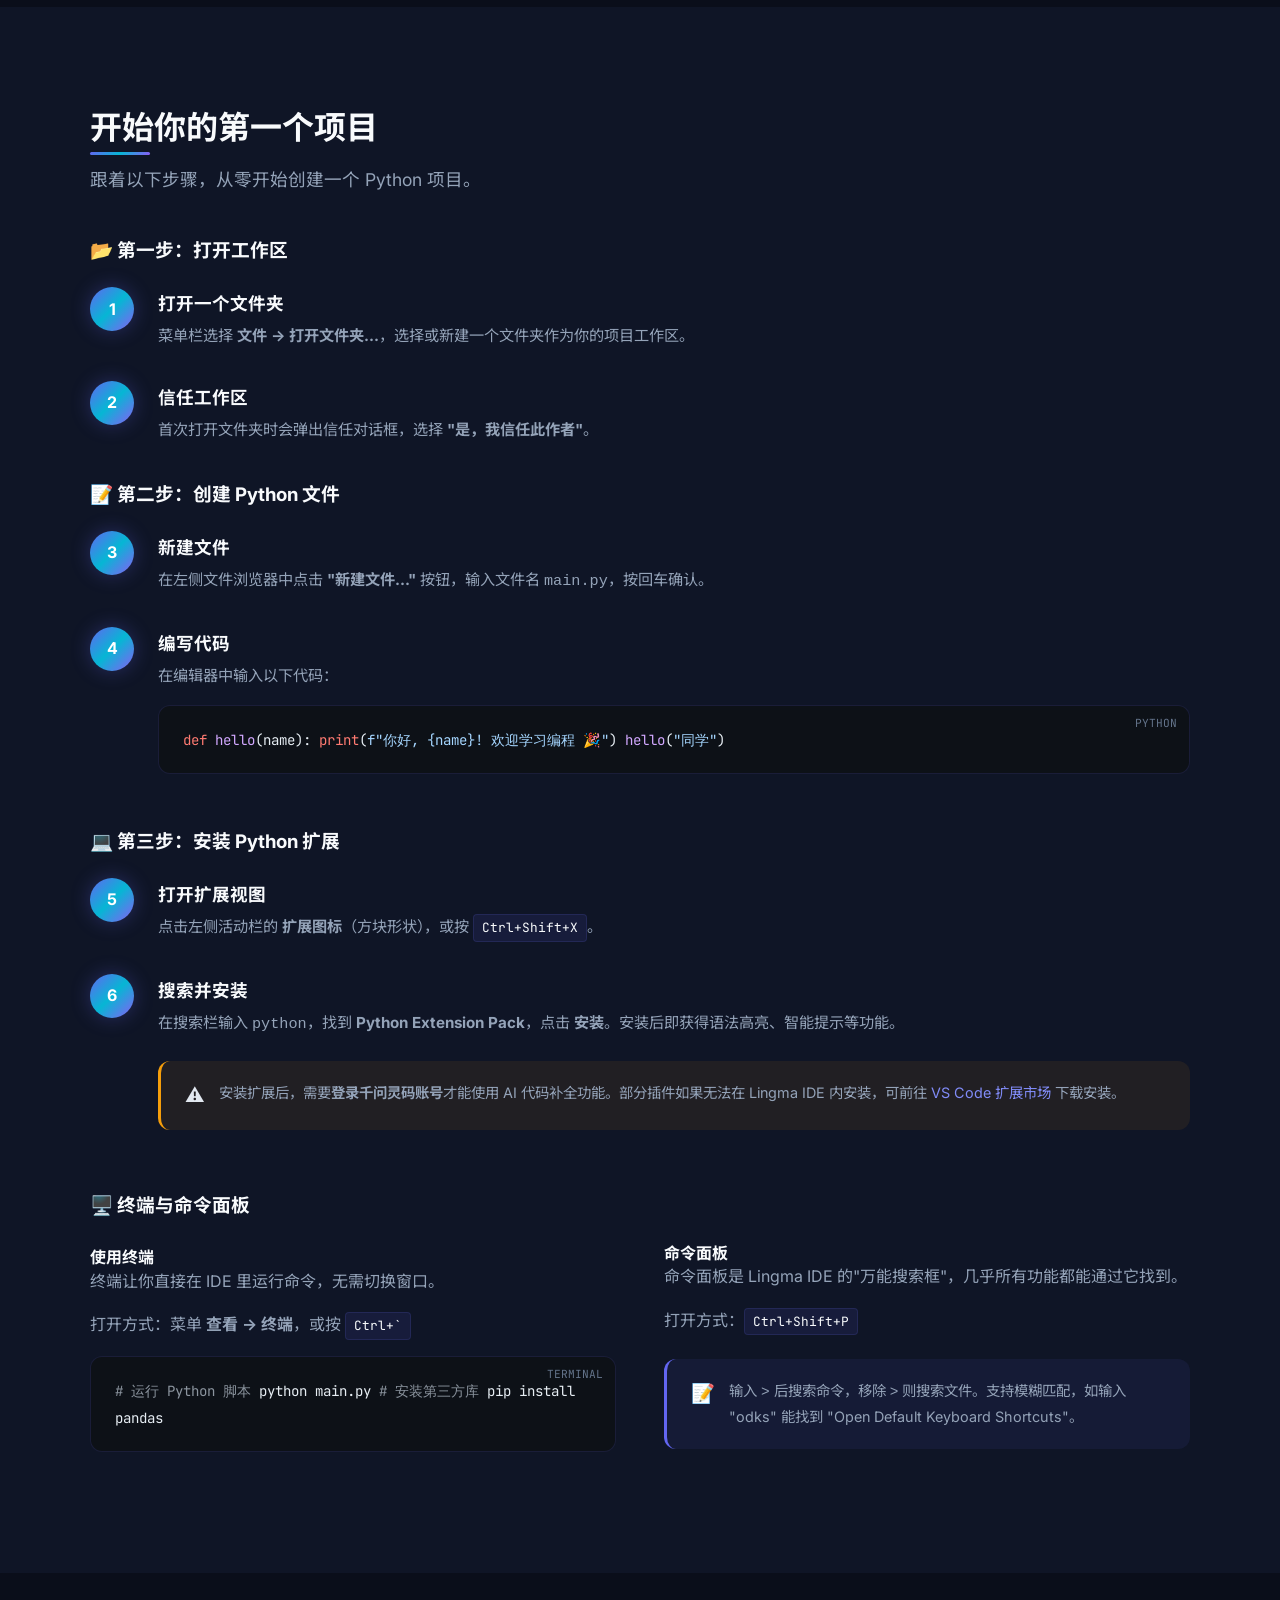
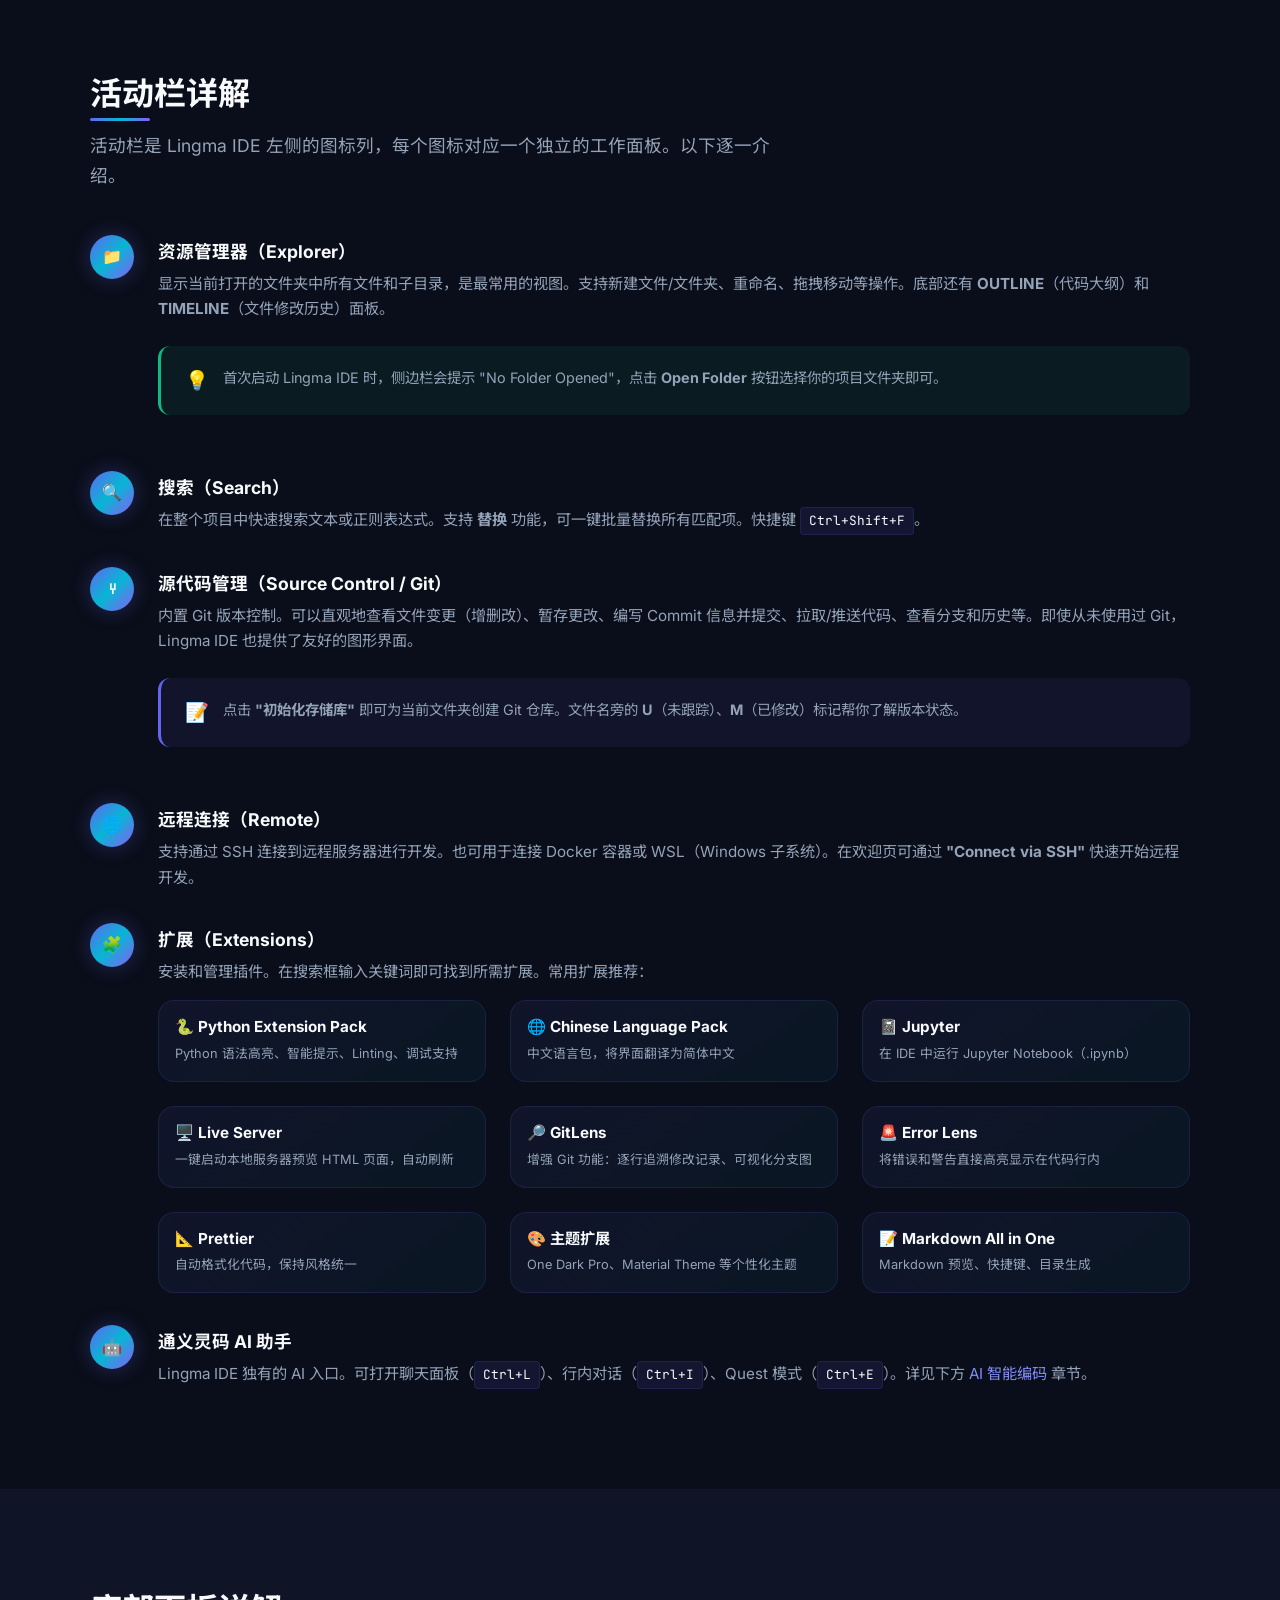
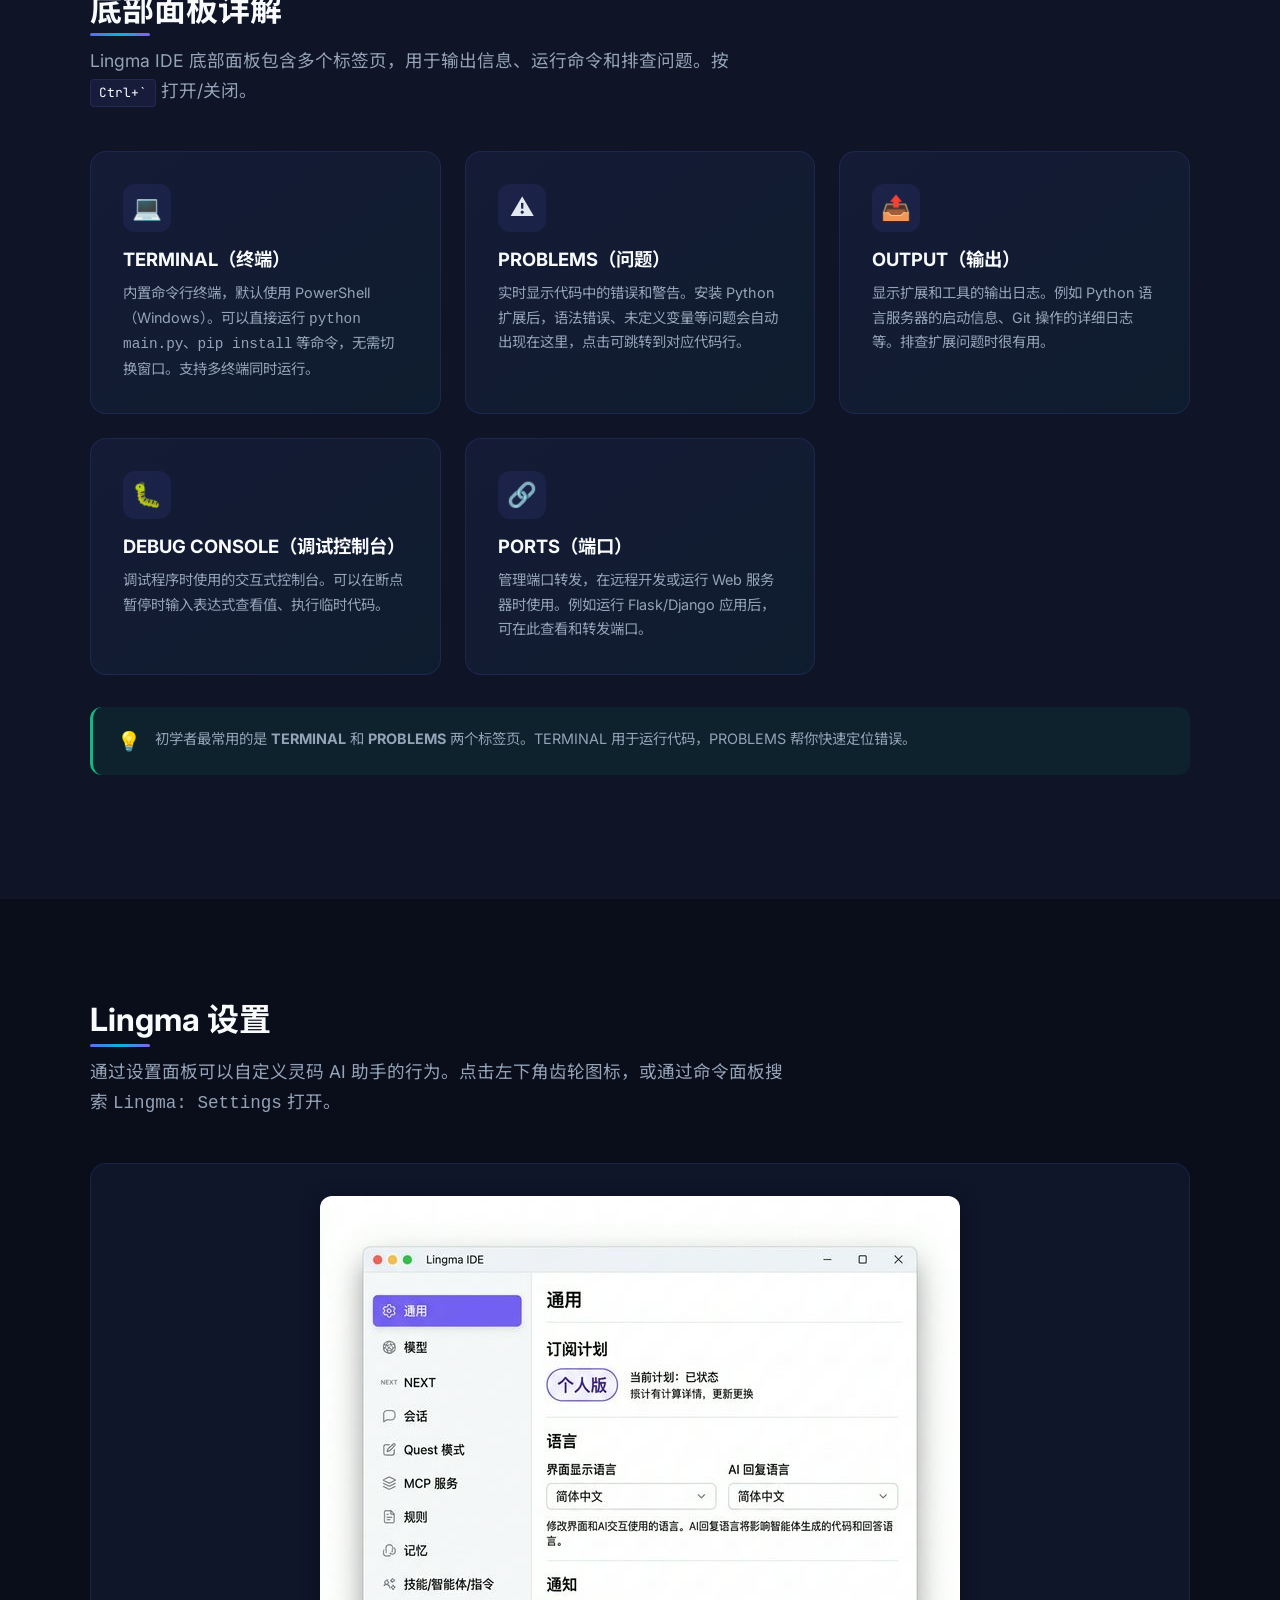
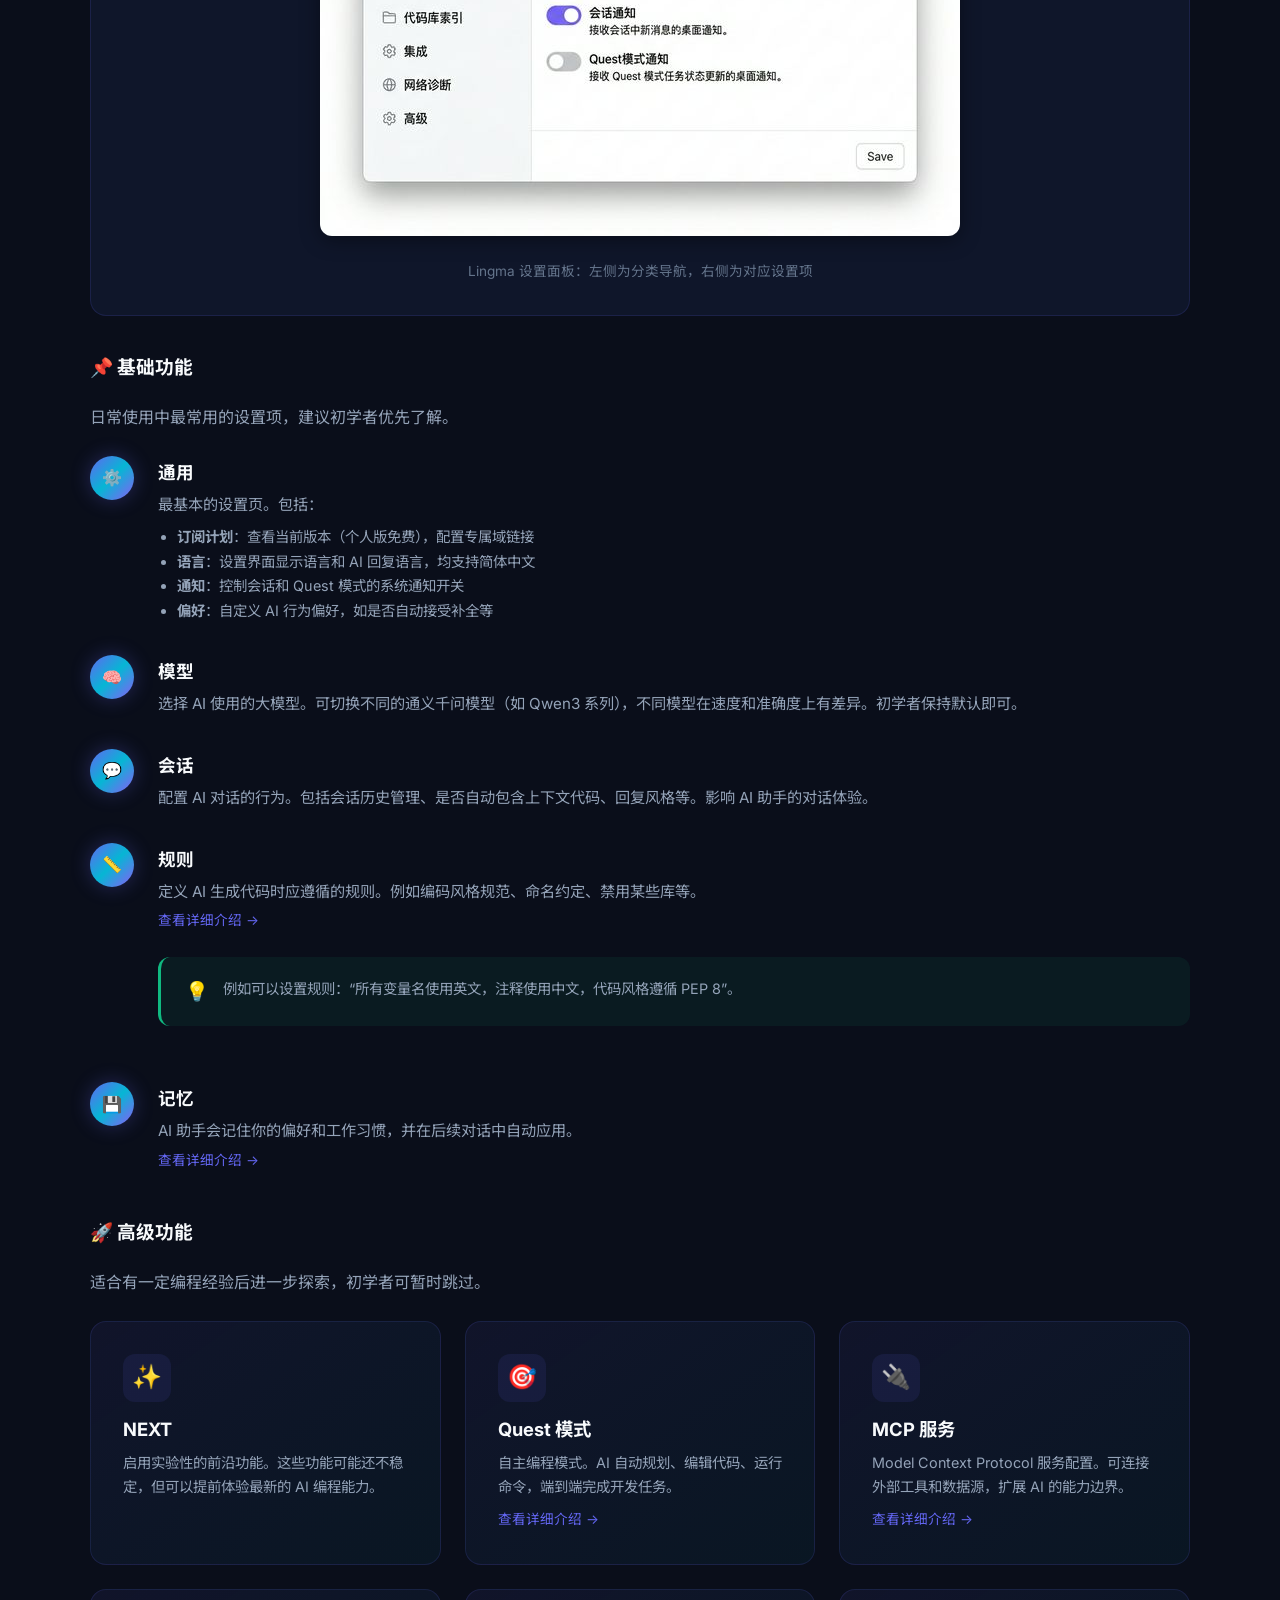
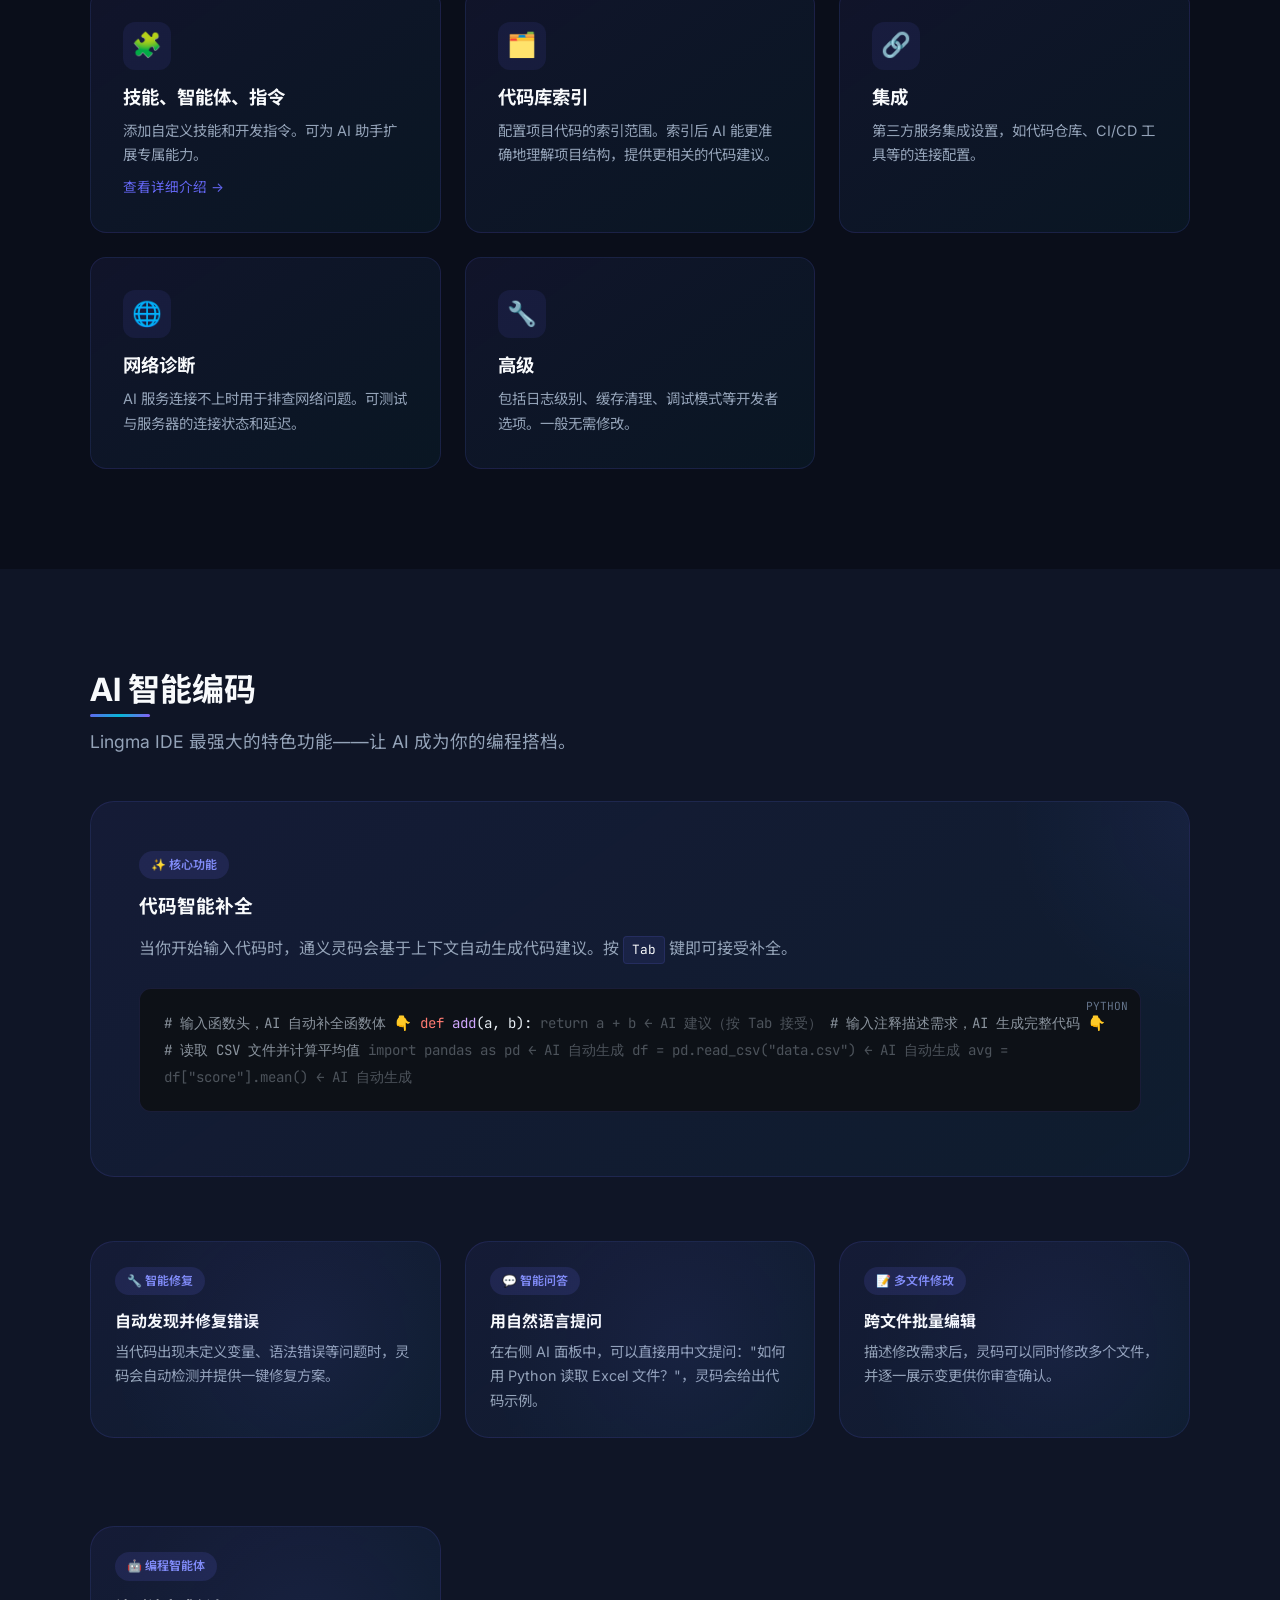
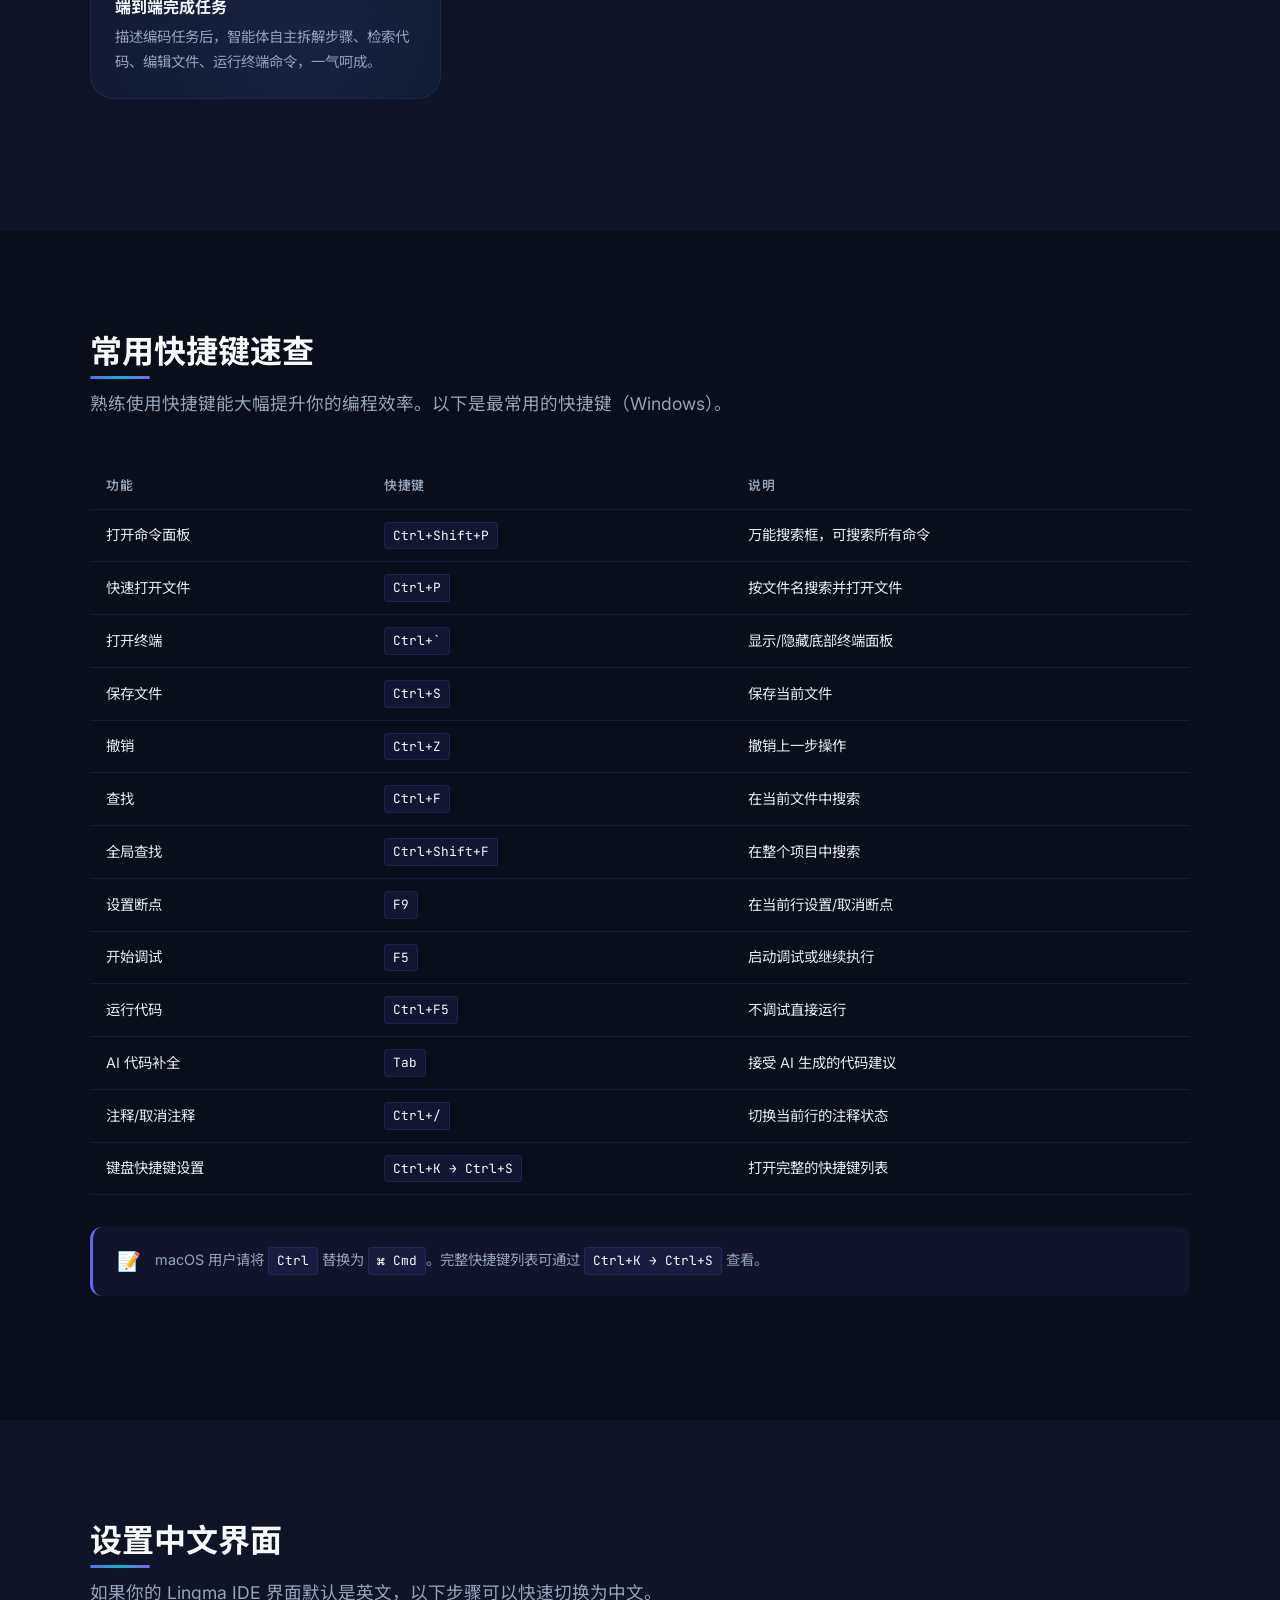
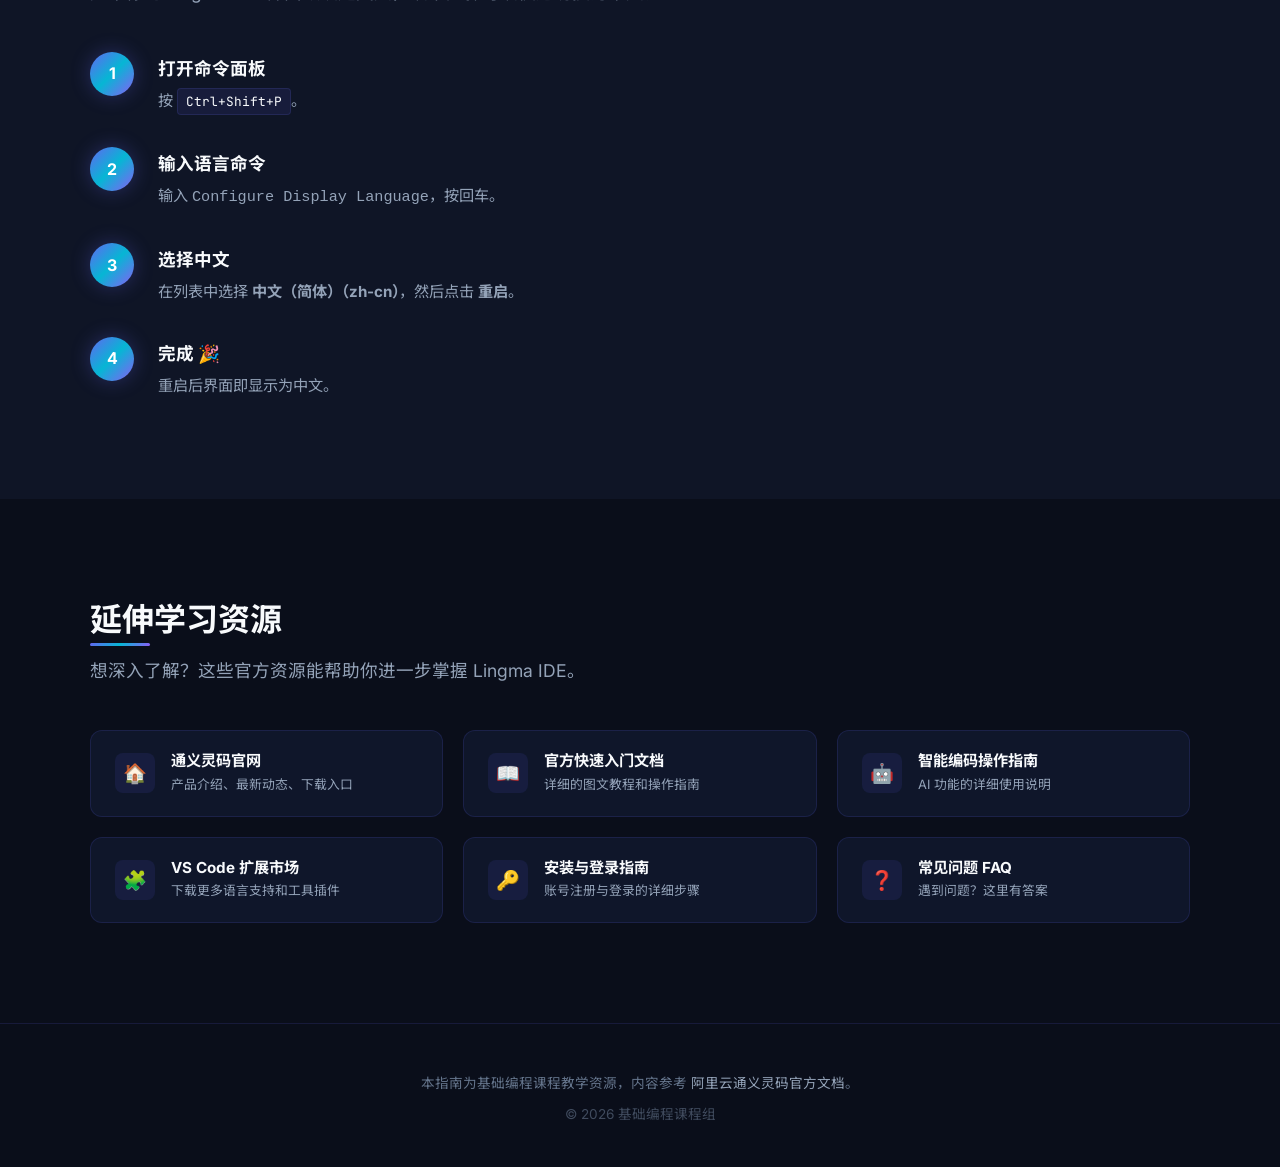
==== commit c3cc23a6: "feat: add Quest mode and Rules/Memory/Models sub-pages" ====
--- a/index.html
+++ b/index.html
@@ -535,7 +535,8 @@
         <div class="step-number">📏</div>
         <div class="step-content">
           <h4>规则</h4>
-          <p>定义 AI 生成代码时应遵循的规则。例如编码风格规范、命名约定、禁用某些库等。可以通过 Markdown 文件或直接输入文本定义规则。</p>
+          <p>定义 AI 生成代码时应遵循的规则。例如编码风格规范、命名约定、禁用某些库等。</p>
+          <a href="rules.html" style="color:var(--color-primary);font-size:0.85rem;display:inline-block;margin-top:0.3rem">查看详细介绍 →</a>
           <div class="info-box tip">
             <span class="info-box-icon">💡</span>
             <p>例如可以设置规则：“所有变量名使用英文，注释使用中文，代码风格遵循 PEP 8”。</p>
@@ -546,7 +547,8 @@
         <div class="step-number">💾</div>
         <div class="step-content">
           <h4>记忆</h4>
-          <p>AI 助手会记住你的偏好和工作习惯，并在后续对话中自动应用。在这里可以查看、编辑或清除 AI 已经学习到的记忆内容。</p>
+          <p>AI 助手会记住你的偏好和工作习惯，并在后续对话中自动应用。</p>
+          <a href="rules.html#memory" style="color:var(--color-primary);font-size:0.85rem;display:inline-block;margin-top:0.3rem">查看详细介绍 →</a>
         </div>
       </div>
     </div>
@@ -564,7 +566,8 @@
       <div class="feature-card">
         <div class="feature-icon">🎯</div>
         <h3>Quest 模式</h3>
-        <p>自主编程模式。AI 根据你的任务描述自动规划步骤、编辑代码、运行命令，端到端完成开发任务。可配置自动执行级别。</p>
+        <p>自主编程模式。AI 自动规划、编辑代码、运行命令，端到端完成开发任务。</p>
+        <a href="quest.html" style="color:var(--color-primary);font-size:0.85rem;margin-top:0.5rem;display:inline-block">查看详细介绍 →</a>
       </div>
       <div class="feature-card">
         <div class="feature-icon">🔌</div>
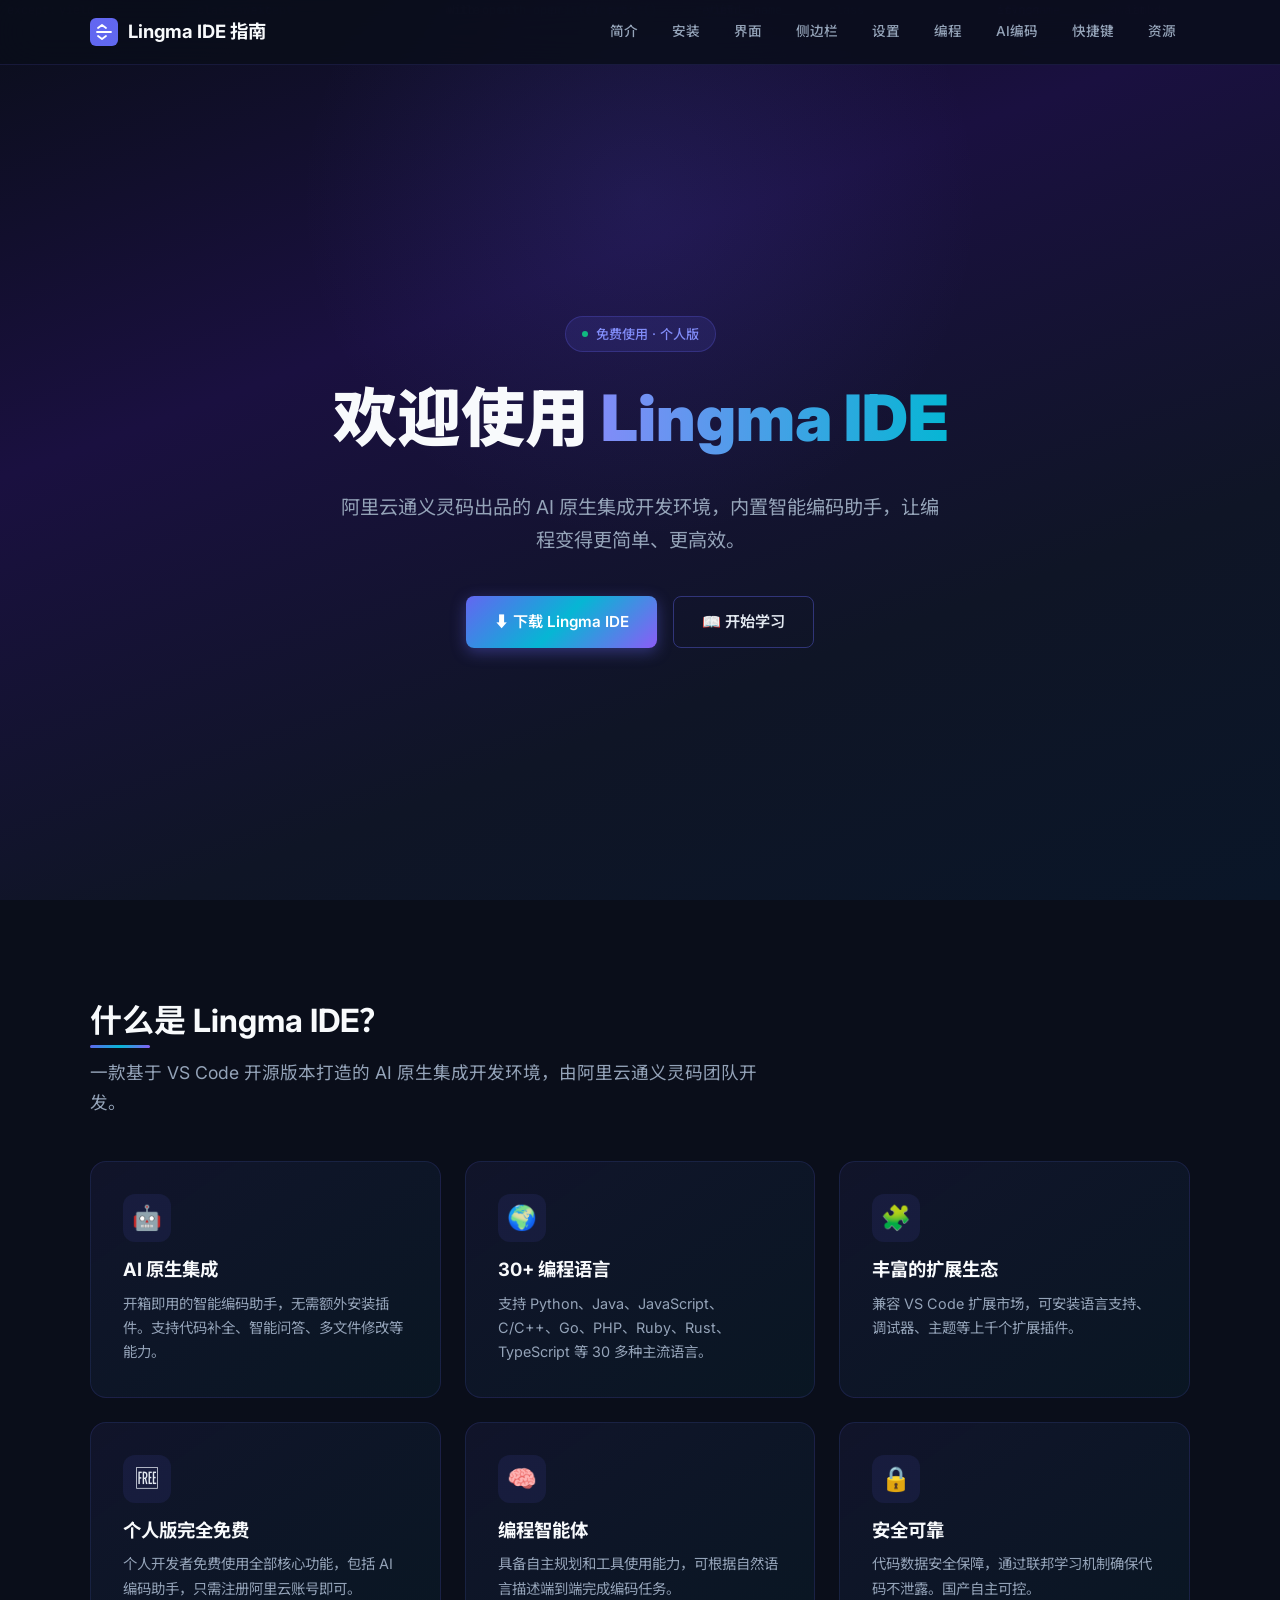
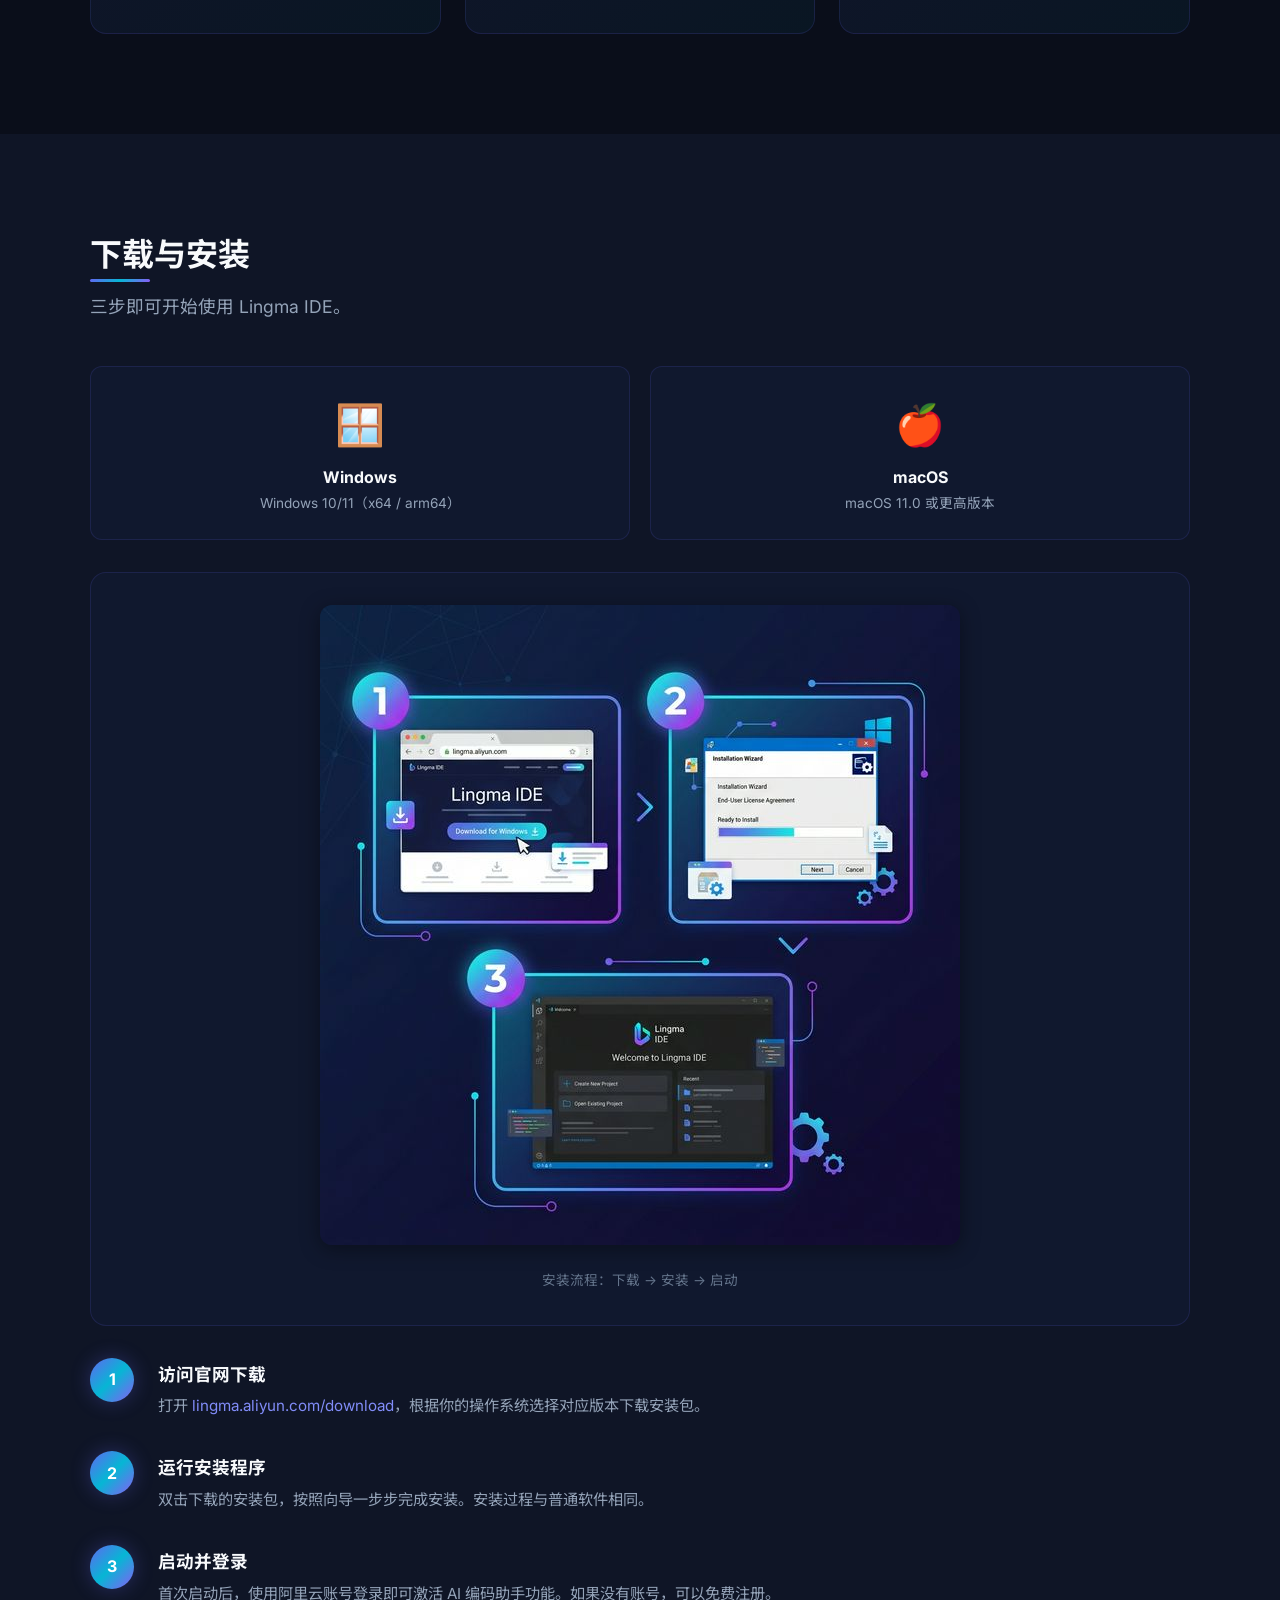
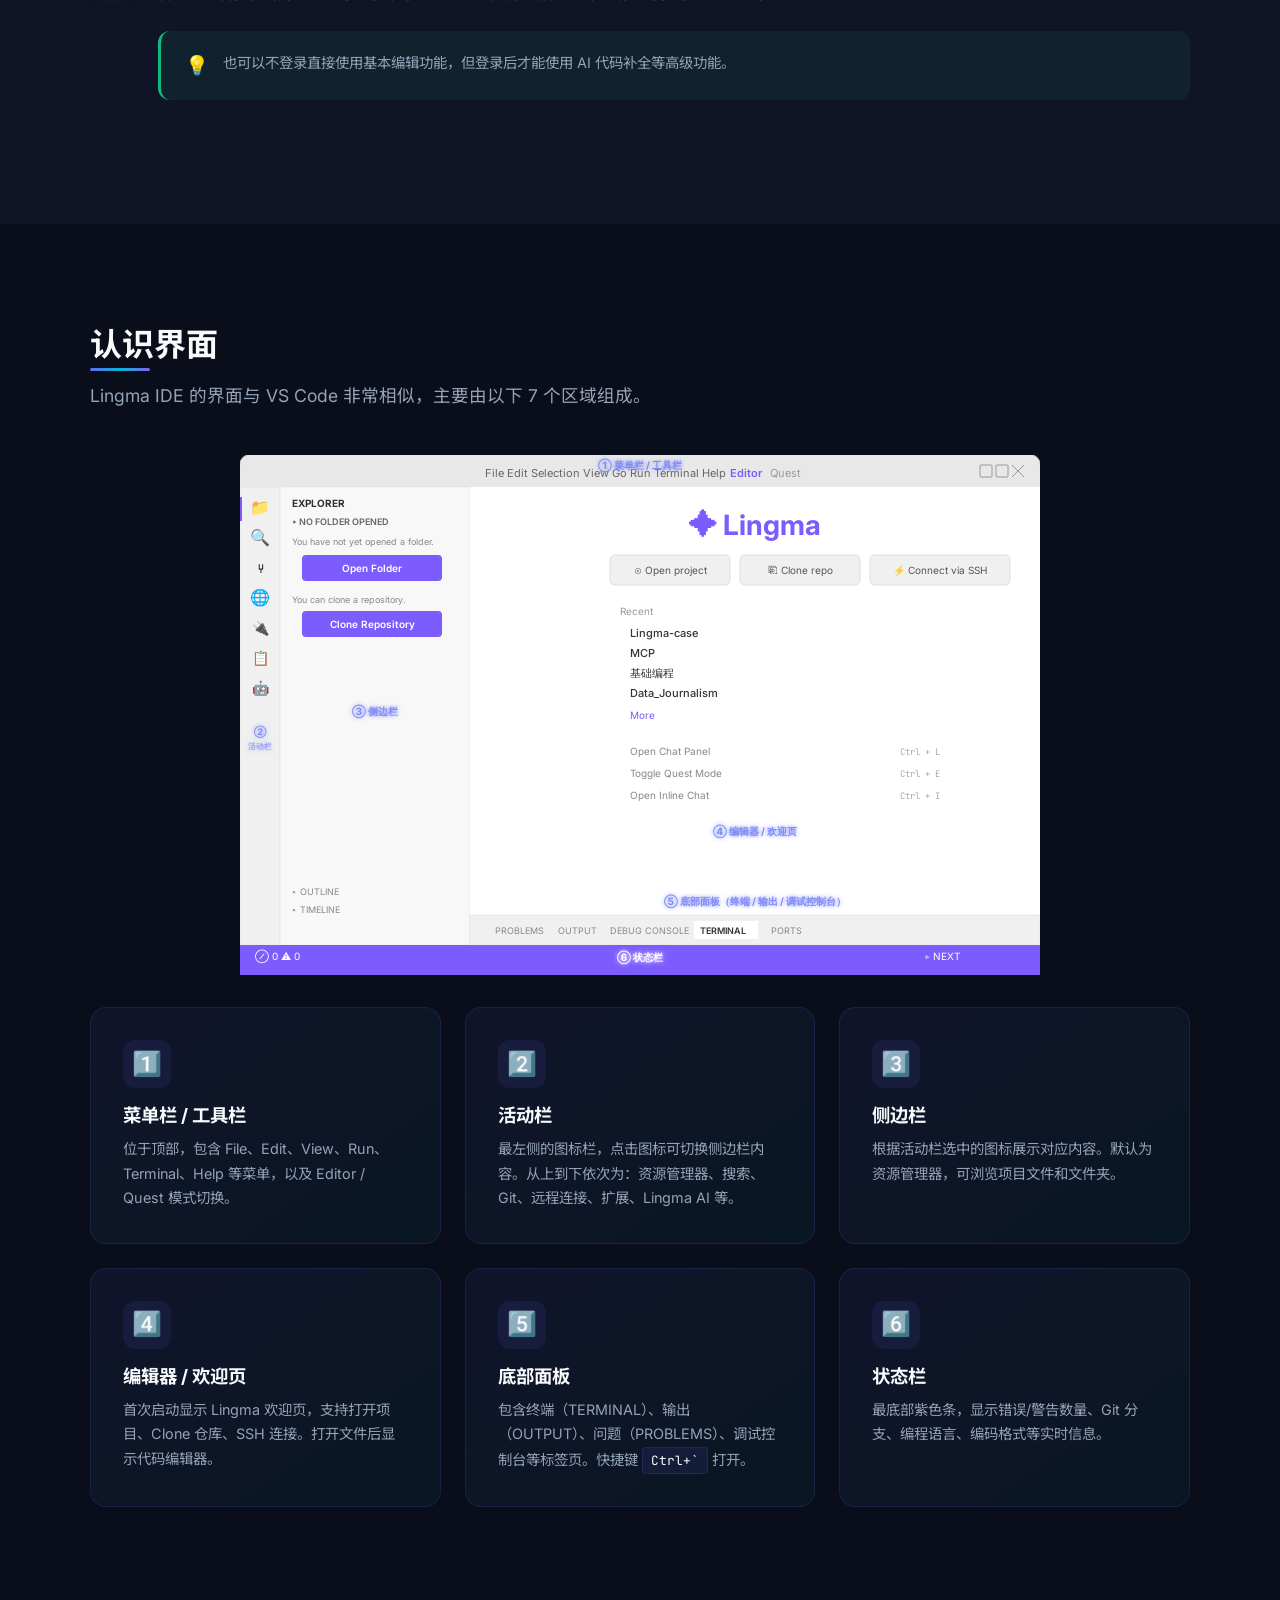
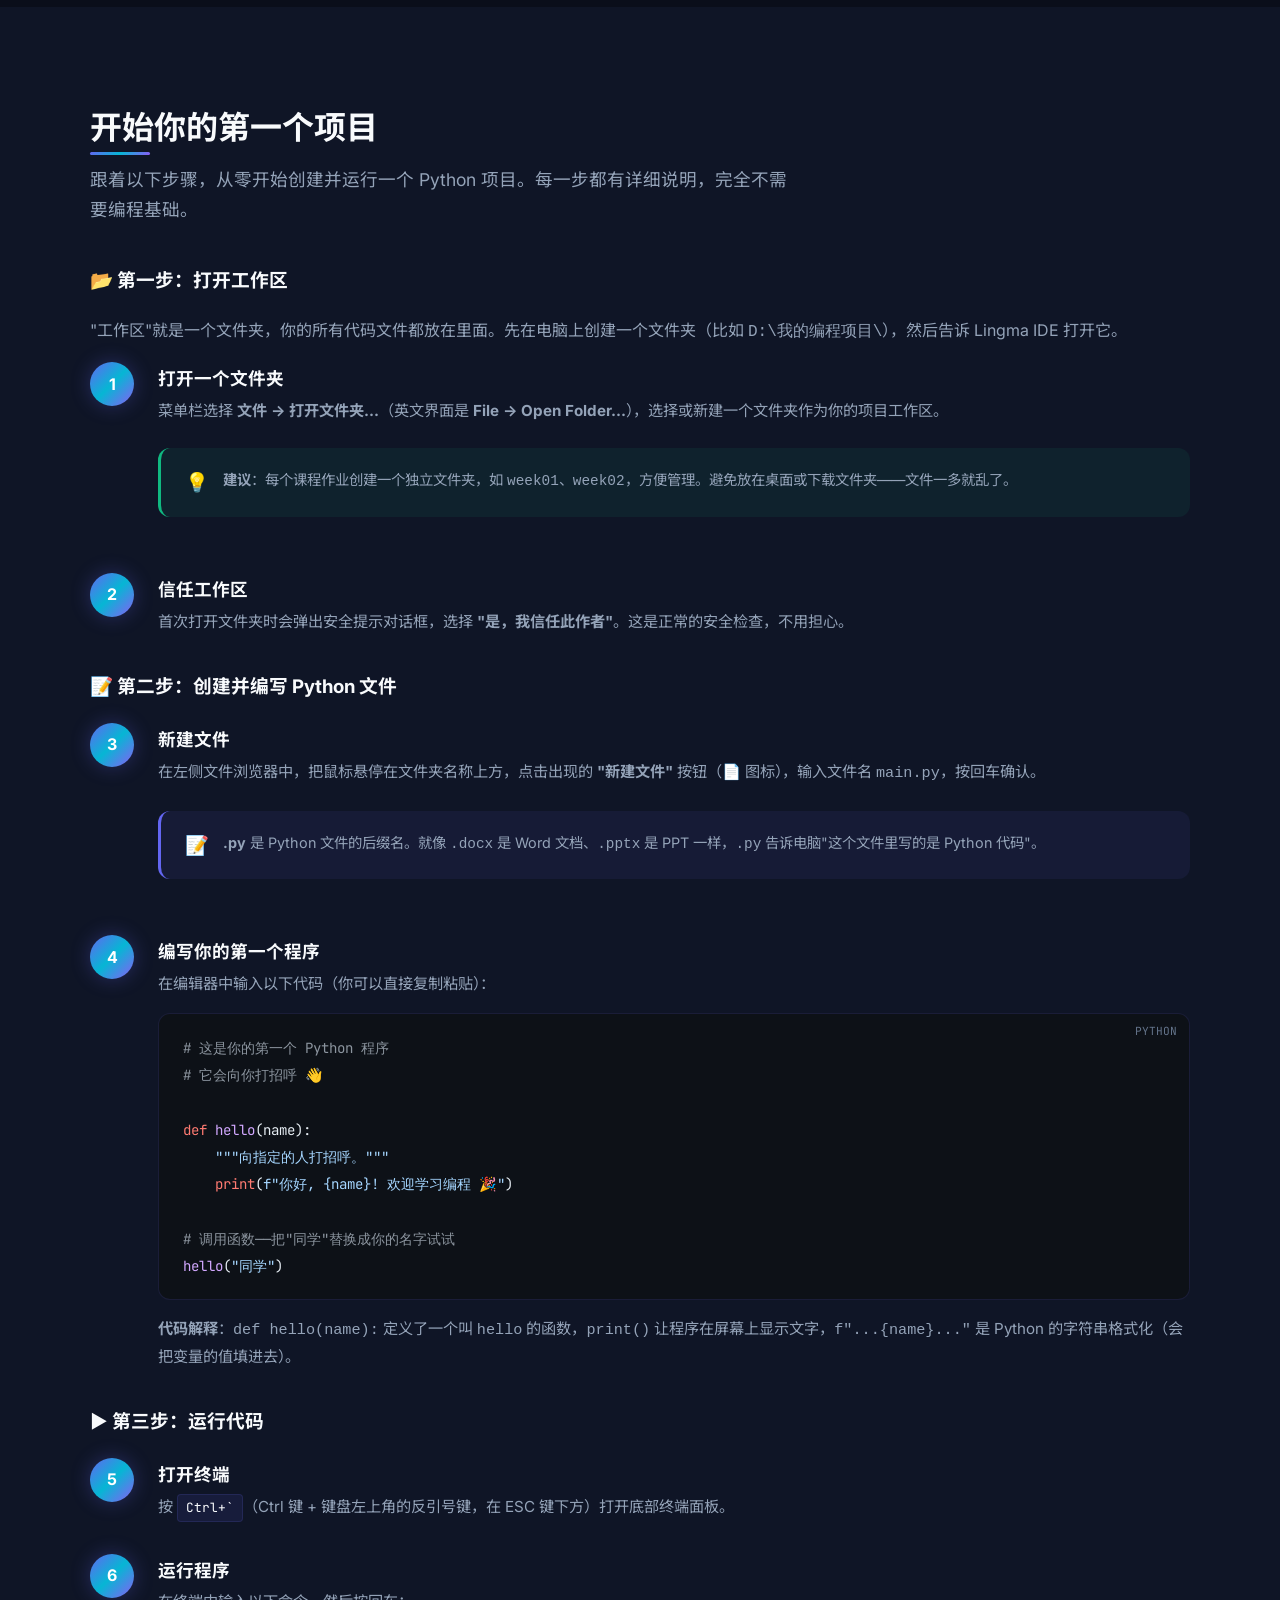
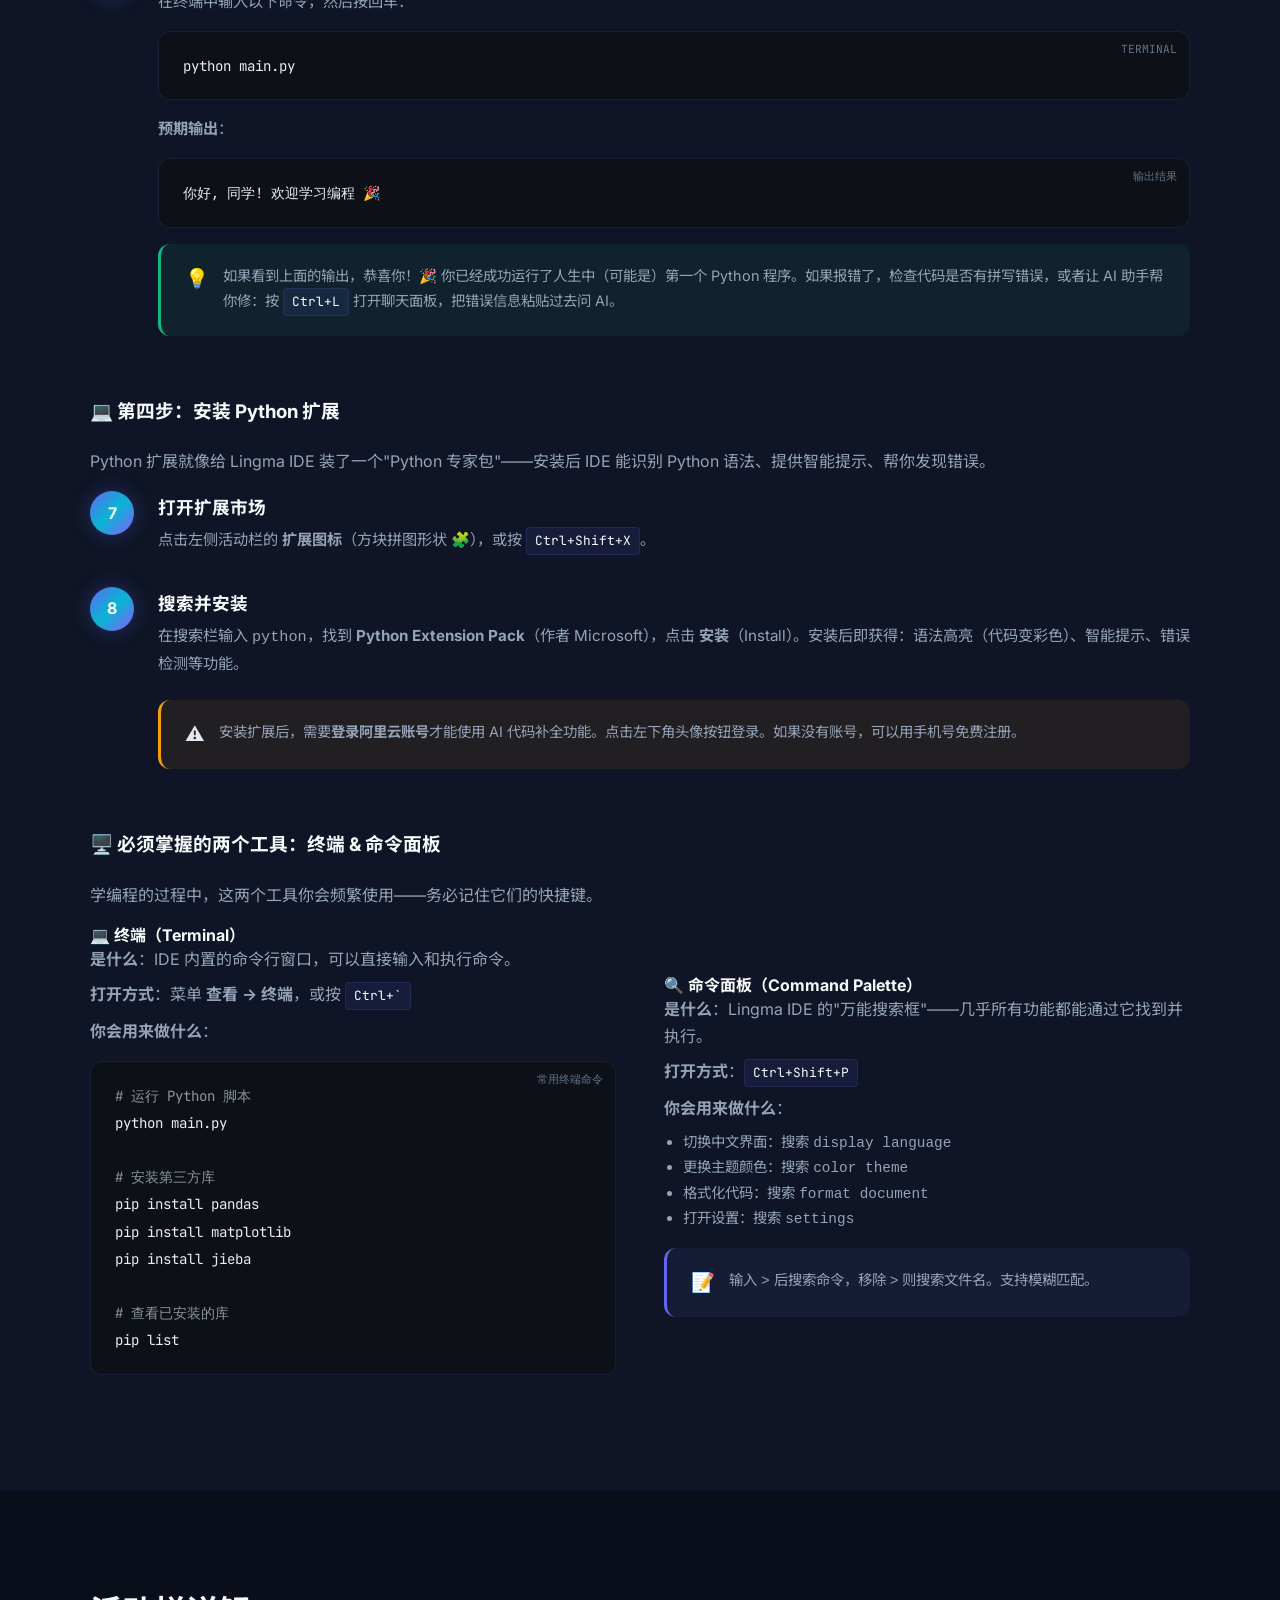
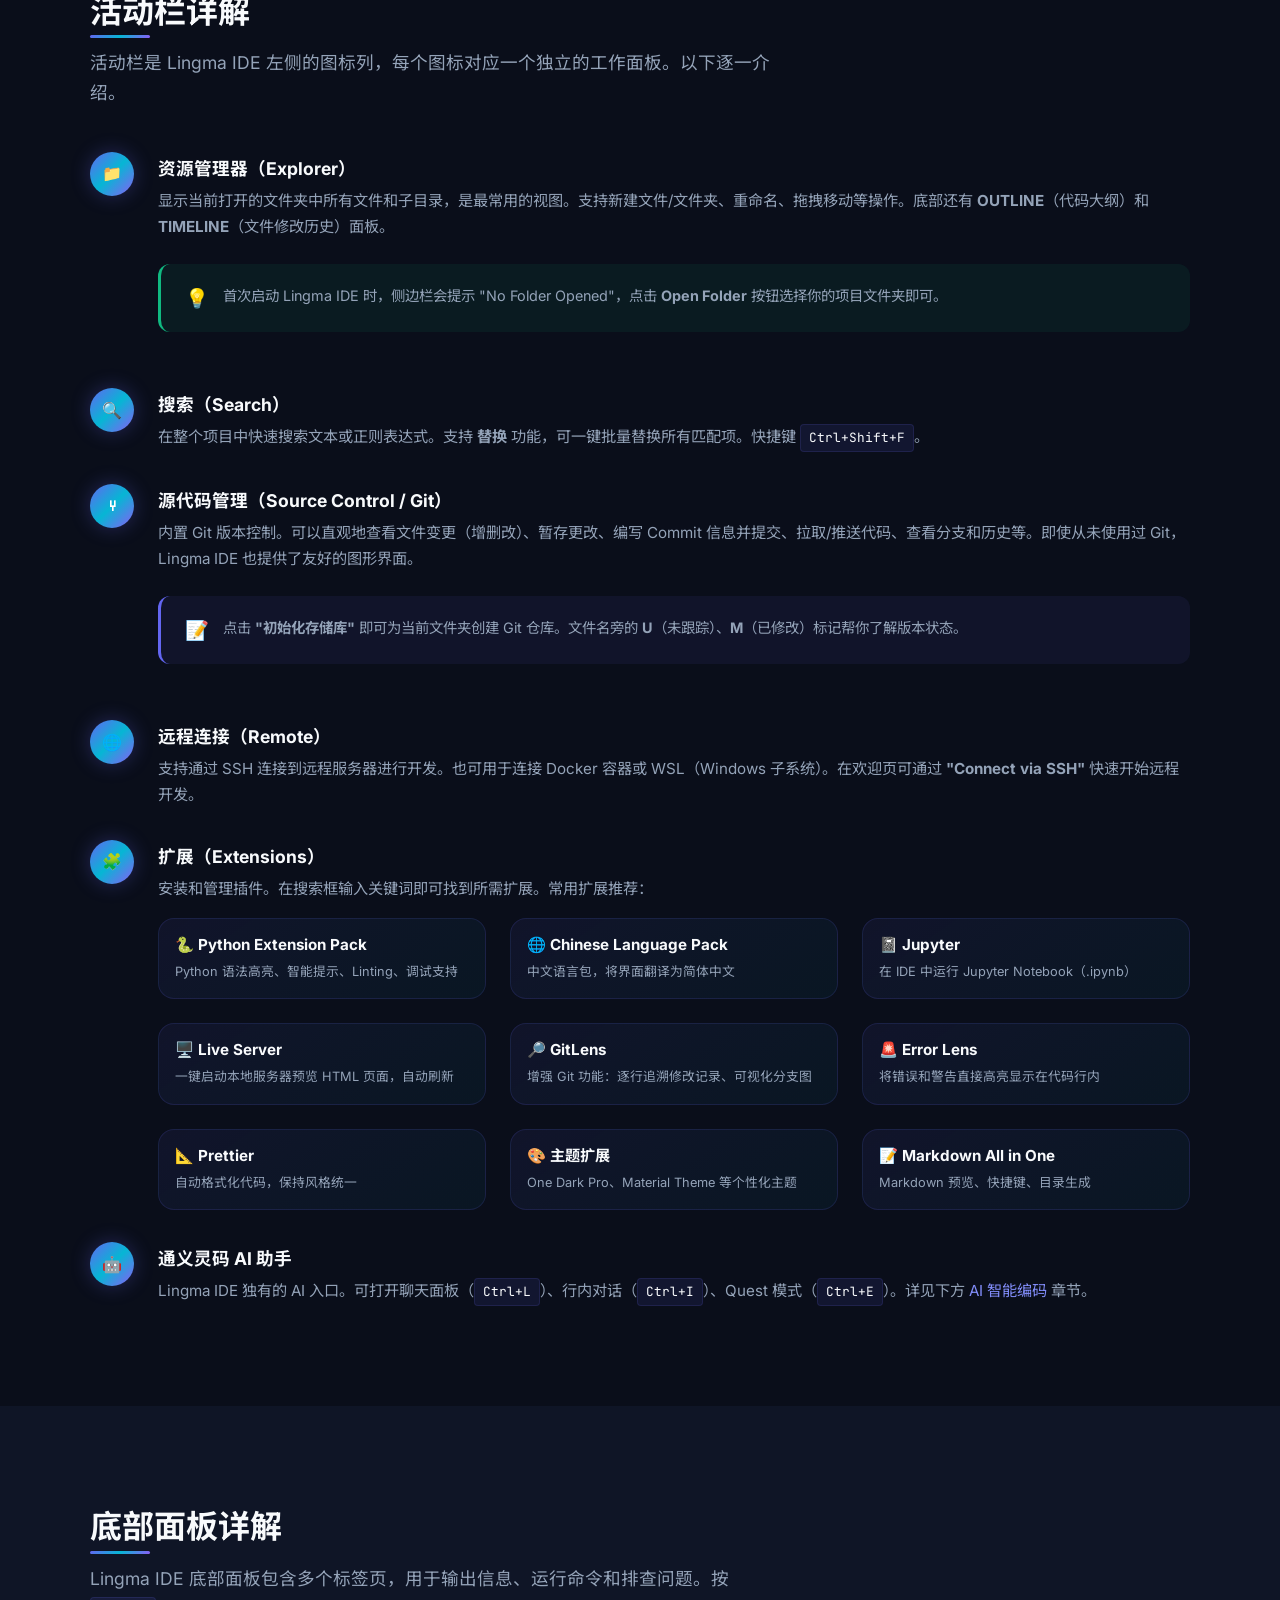
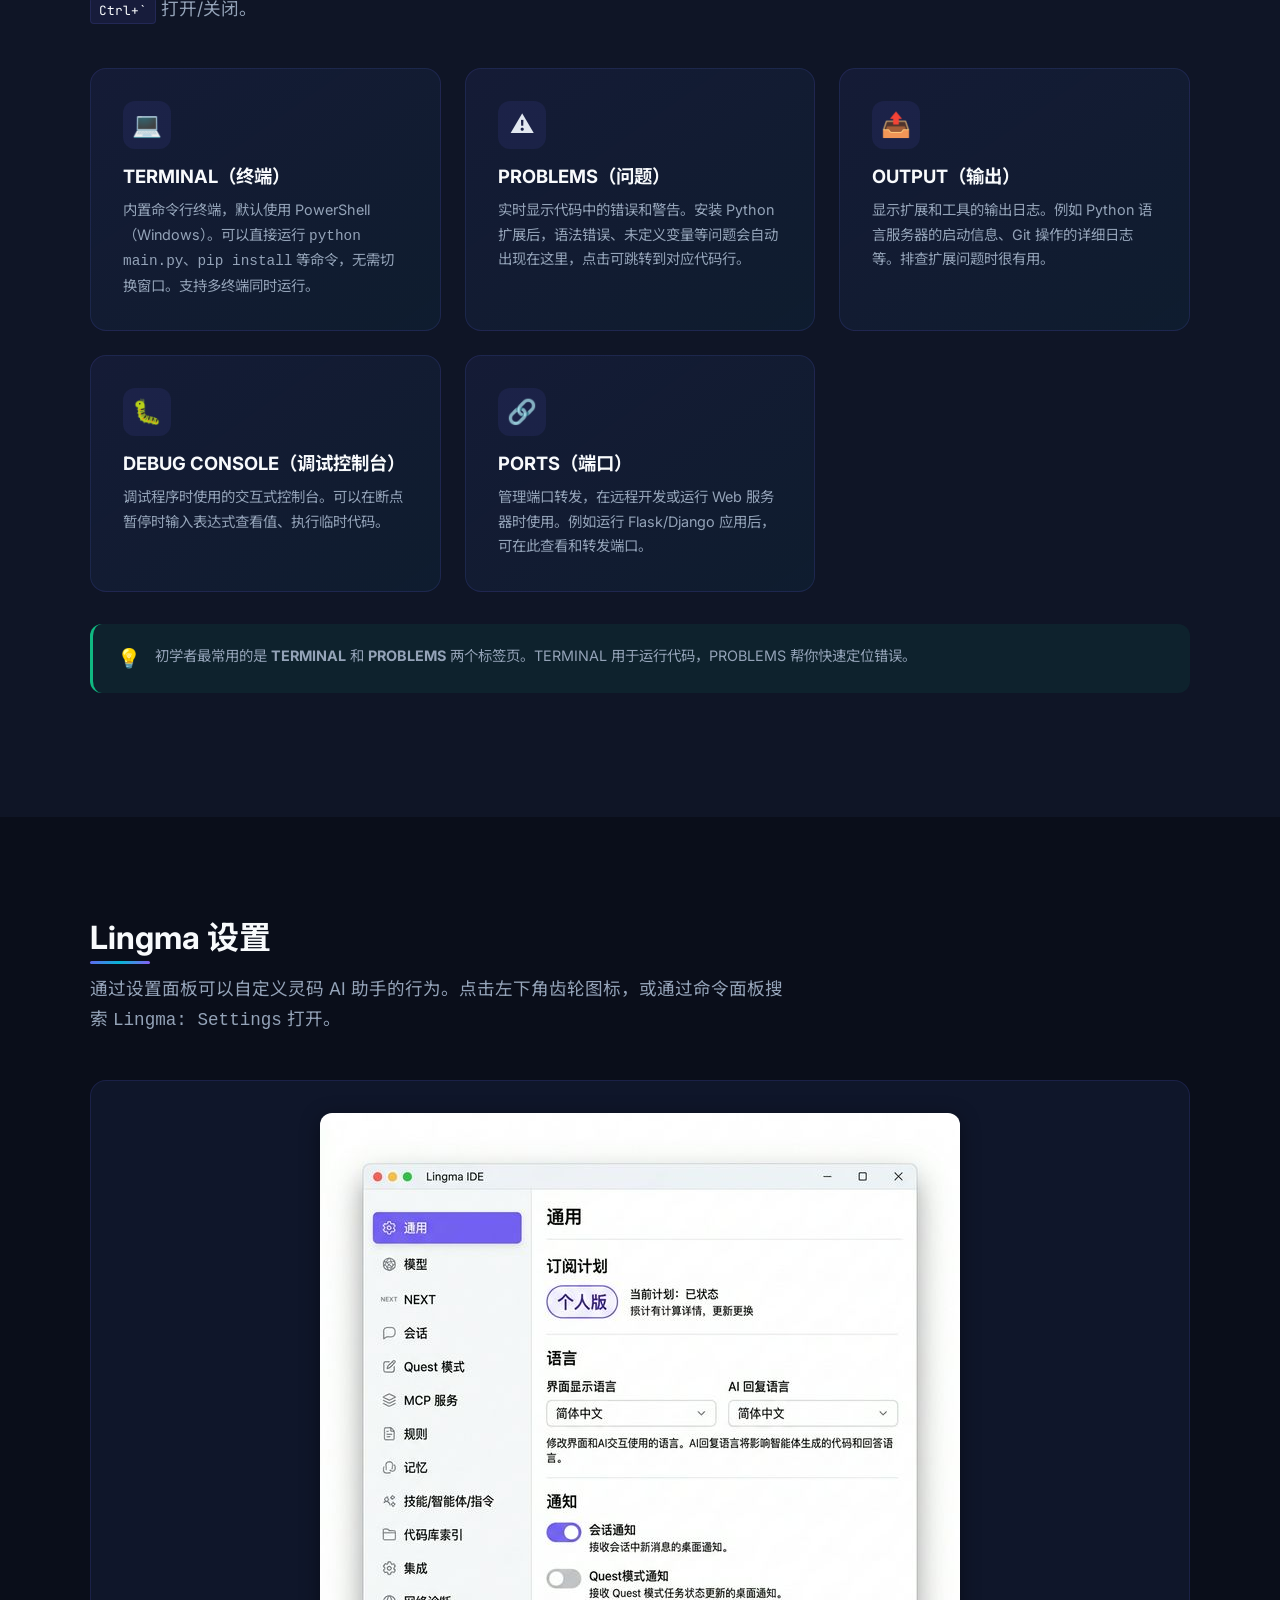
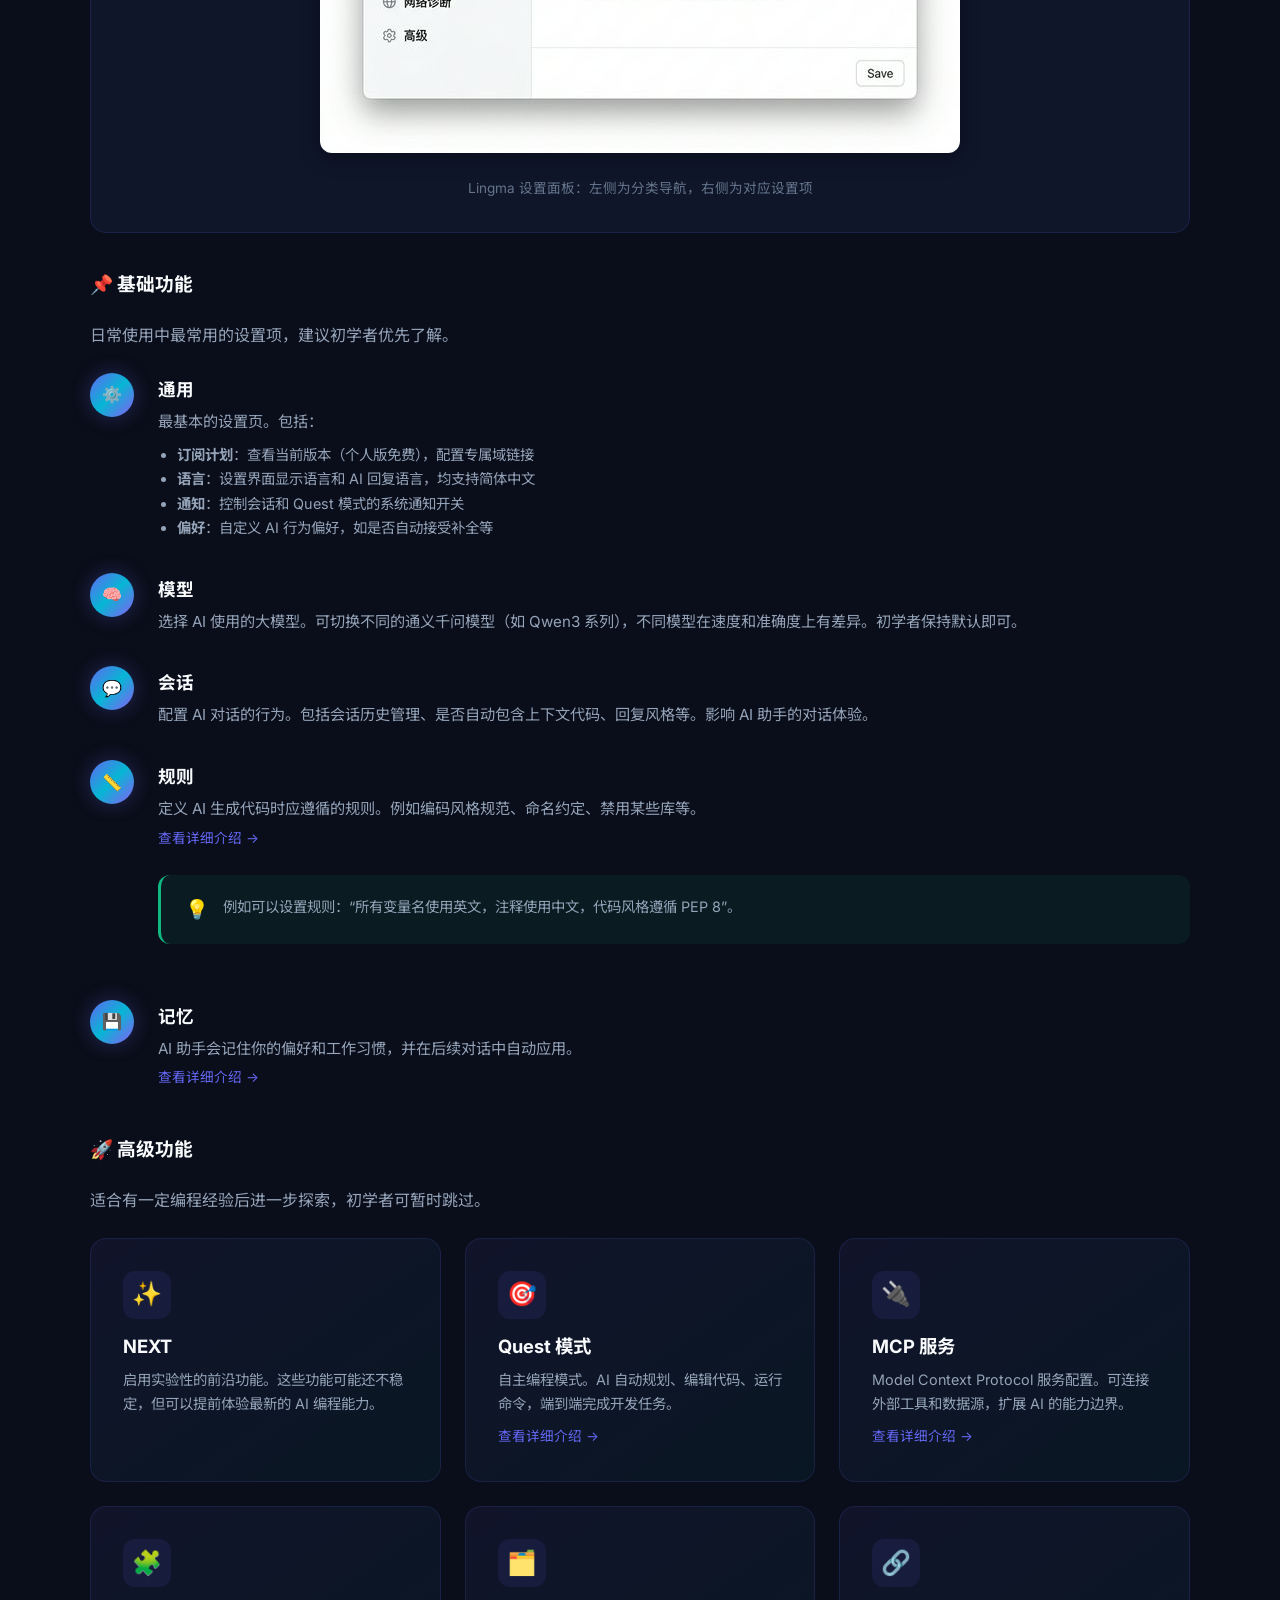
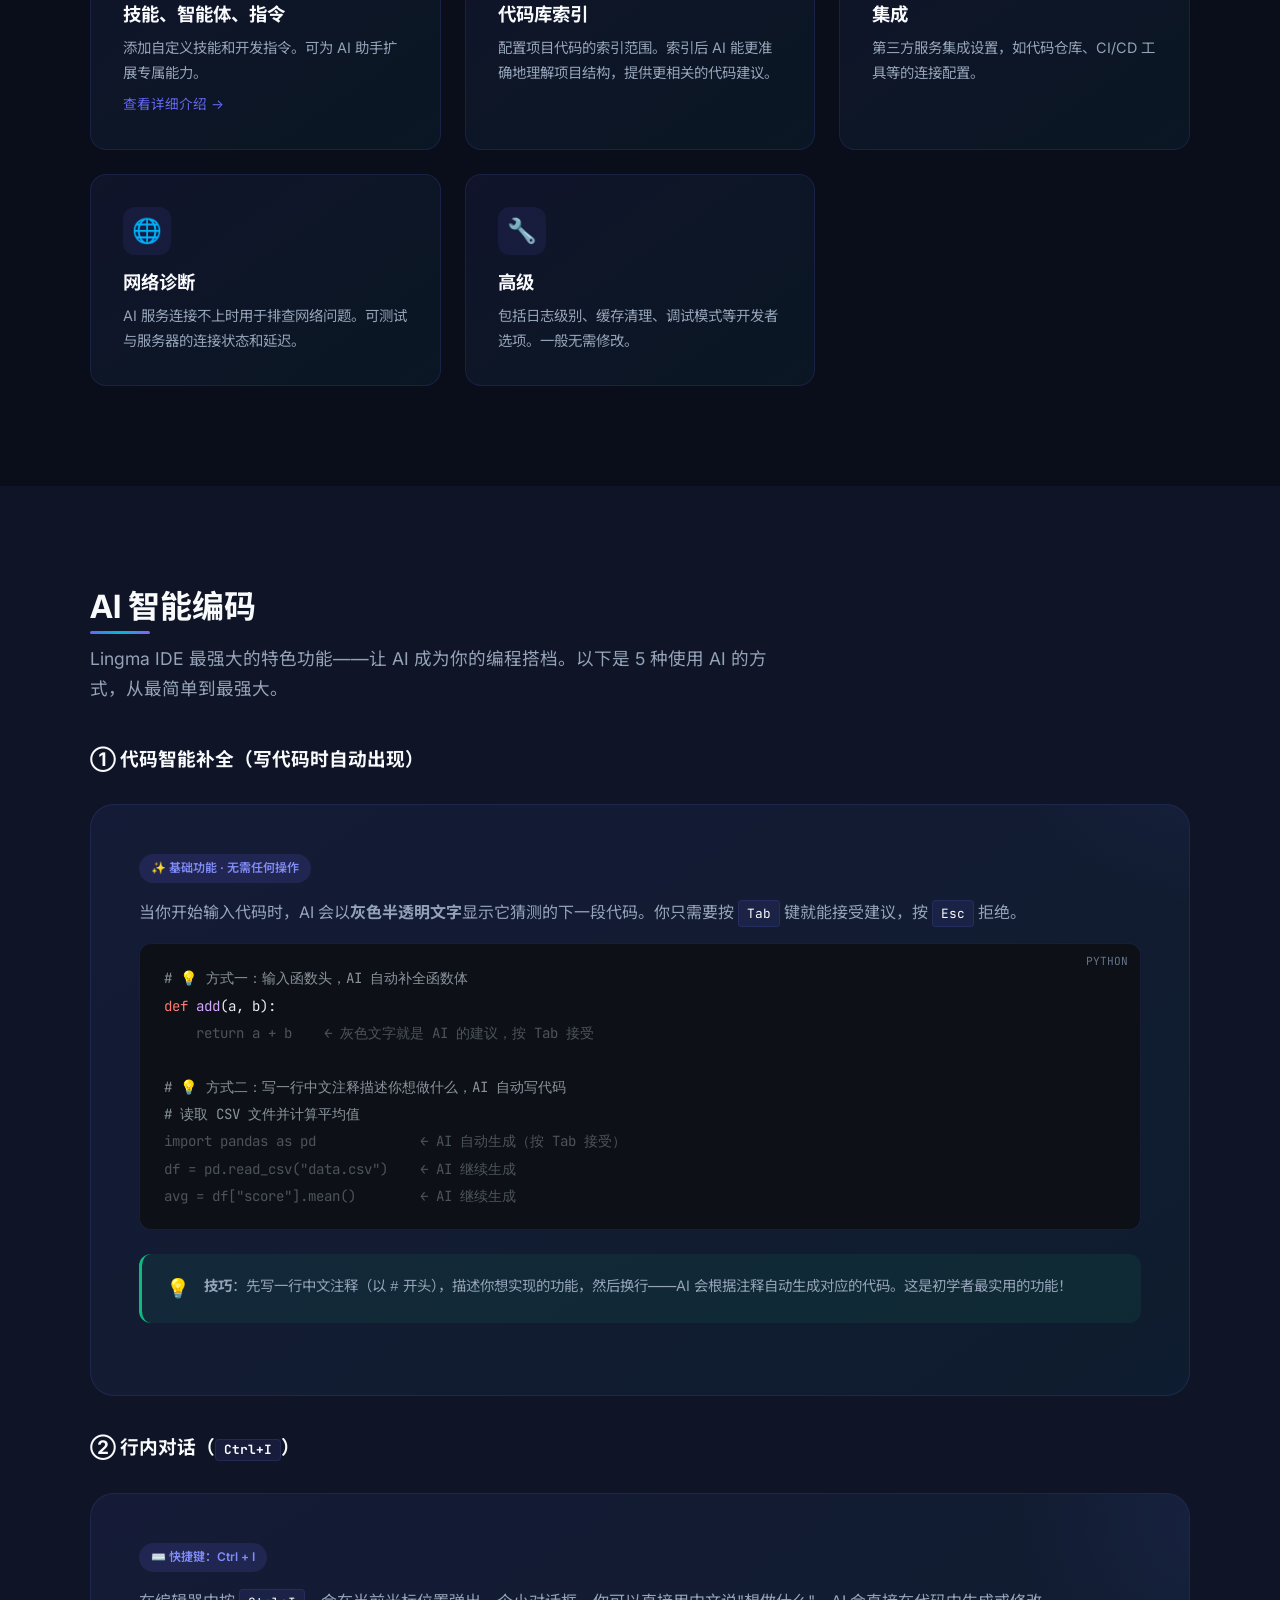
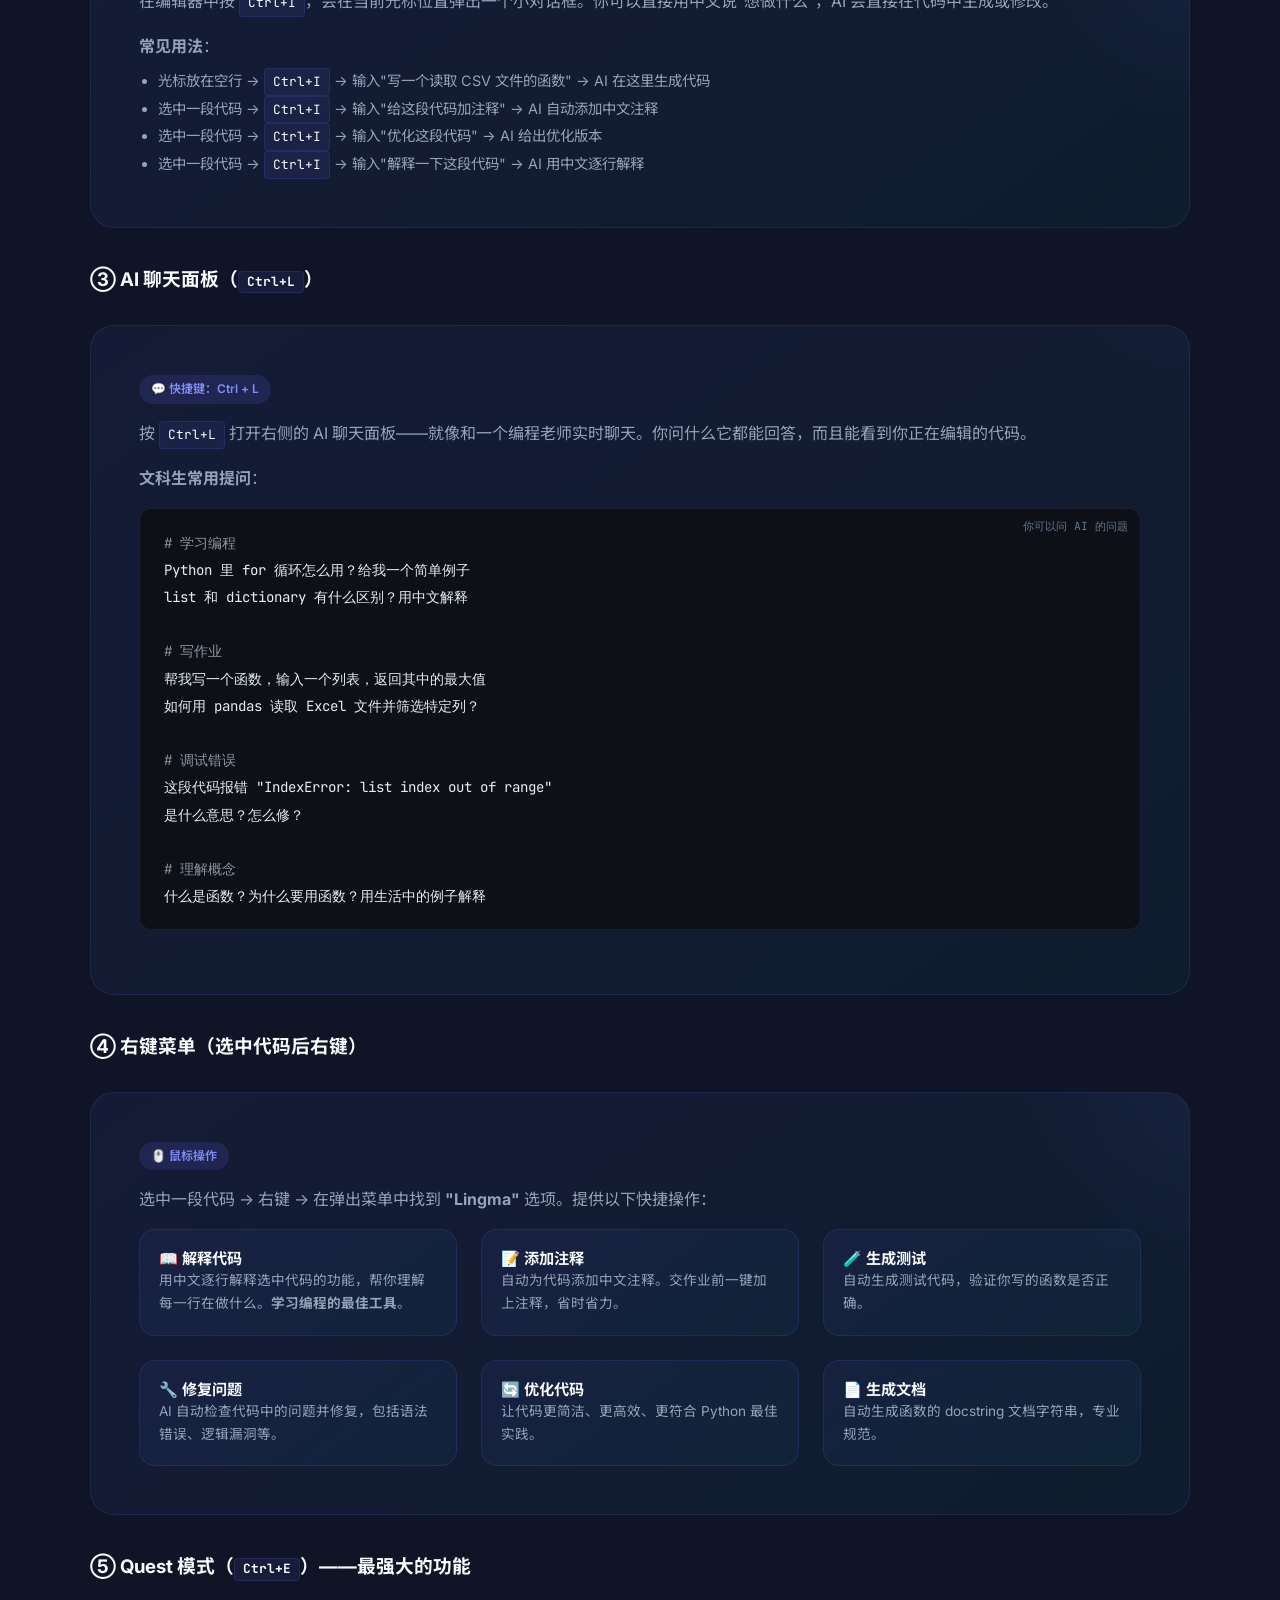
==== commit c2c6fdfe: "Expand main page: detailed first project guide + 5 AI usage methods with comparison table" ====
--- a/index.html
+++ b/index.html
@@ -255,98 +255,158 @@
 <section class="section section-alt" id="coding">
   <div class="section-inner fade-in">
     <h2 class="section-title">开始你的第一个项目</h2>
-    <p class="section-subtitle">跟着以下步骤，从零开始创建一个 Python 项目。</p>
+    <p class="section-subtitle">跟着以下步骤，从零开始创建并运行一个 Python 项目。每一步都有详细说明，完全不需要编程基础。</p>
 
     <h3 style="margin-bottom:1.5rem;color:var(--color-text-bright)">📂 第一步：打开工作区</h3>
+    <p style="color:var(--color-text-muted);margin-bottom:1rem">"工作区"就是一个文件夹，你的所有代码文件都放在里面。先在电脑上创建一个文件夹（比如 <code>D:\我的编程项目\</code>），然后告诉 Lingma IDE 打开它。</p>
     <div class="step-list">
       <div class="step-item">
         <div class="step-number">1</div>
         <div class="step-content">
           <h4>打开一个文件夹</h4>
-          <p>菜单栏选择 <strong>文件 → 打开文件夹...</strong>，选择或新建一个文件夹作为你的项目工作区。</p>
+          <p>菜单栏选择 <strong>文件 → 打开文件夹...</strong>（英文界面是 <strong>File → Open Folder...</strong>），选择或新建一个文件夹作为你的项目工作区。</p>
+          <div class="info-box tip">
+            <span class="info-box-icon">💡</span>
+            <p><strong>建议</strong>：每个课程作业创建一个独立文件夹，如 <code>week01</code>、<code>week02</code>，方便管理。避免放在桌面或下载文件夹——文件一多就乱了。</p>
+          </div>
         </div>
       </div>
       <div class="step-item">
         <div class="step-number">2</div>
         <div class="step-content">
           <h4>信任工作区</h4>
-          <p>首次打开文件夹时会弹出信任对话框，选择 <strong>"是，我信任此作者"</strong>。</p>
-        </div>
-      </div>
-    </div>
-
-    <h3 style="margin:2.5rem 0 1.5rem;color:var(--color-text-bright)">📝 第二步：创建 Python 文件</h3>
+          <p>首次打开文件夹时会弹出安全提示对话框，选择 <strong>"是，我信任此作者"</strong>。这是正常的安全检查，不用担心。</p>
+        </div>
+      </div>
+    </div>
+
+    <h3 style="margin:2.5rem 0 1.5rem;color:var(--color-text-bright)">📝 第二步：创建并编写 Python 文件</h3>
     <div class="step-list">
       <div class="step-item">
         <div class="step-number">3</div>
         <div class="step-content">
           <h4>新建文件</h4>
-          <p>在左侧文件浏览器中点击 <strong>"新建文件..."</strong> 按钮，输入文件名 <code>main.py</code>，按回车确认。</p>
+          <p>在左侧文件浏览器中，把鼠标悬停在文件夹名称上方，点击出现的 <strong>"新建文件"</strong> 按钮（📄 图标），输入文件名 <code>main.py</code>，按回车确认。</p>
+          <div class="info-box note">
+            <span class="info-box-icon">📝</span>
+            <p><strong>.py</strong> 是 Python 文件的后缀名。就像 <code>.docx</code> 是 Word 文档、<code>.pptx</code> 是 PPT 一样，<code>.py</code> 告诉电脑"这个文件里写的是 Python 代码"。</p>
+          </div>
         </div>
       </div>
       <div class="step-item">
         <div class="step-number">4</div>
         <div class="step-content">
-          <h4>编写代码</h4>
-          <p>在编辑器中输入以下代码：</p>
+          <h4>编写你的第一个程序</h4>
+          <p>在编辑器中输入以下代码（你可以直接复制粘贴）：</p>
           <div class="code-block" data-lang="python">
-<code><span class="kw">def</span> <span class="fn">hello</span>(name):
+<code><span class="cm"># 这是你的第一个 Python 程序</span>
+<span class="cm"># 它会向你打招呼 👋</span>
+
+<span class="kw">def</span> <span class="fn">hello</span>(name):
+    <span class="str">"""向指定的人打招呼。"""</span>
     <span class="kw">print</span>(<span class="str">f"你好, {name}! 欢迎学习编程 🎉"</span>)
 
+<span class="cm"># 调用函数——把"同学"替换成你的名字试试</span>
 <span class="fn">hello</span>(<span class="str">"同学"</span>)</code>
           </div>
-        </div>
-      </div>
-    </div>
-
-    <h3 style="margin:2.5rem 0 1.5rem;color:var(--color-text-bright)">💻 第三步：安装 Python 扩展</h3>
+          <p style="color:var(--color-text-muted);margin-top:0.5rem"><strong>代码解释</strong>：<code>def hello(name):</code> 定义了一个叫 <code>hello</code> 的函数，<code>print()</code> 让程序在屏幕上显示文字，<code>f"...{name}..."</code> 是 Python 的字符串格式化（会把变量的值填进去）。</p>
+        </div>
+      </div>
+    </div>
+
+    <h3 style="margin:2.5rem 0 1.5rem;color:var(--color-text-bright)">▶️ 第三步：运行代码</h3>
     <div class="step-list">
       <div class="step-item">
         <div class="step-number">5</div>
         <div class="step-content">
-          <h4>打开扩展视图</h4>
-          <p>点击左侧活动栏的 <strong>扩展图标</strong>（方块形状），或按 <kbd>Ctrl+Shift+X</kbd>。</p>
+          <h4>打开终端</h4>
+          <p>按 <kbd>Ctrl+`</kbd>（Ctrl 键 + 键盘左上角的反引号键，在 ESC 键下方）打开底部终端面板。</p>
         </div>
       </div>
       <div class="step-item">
         <div class="step-number">6</div>
         <div class="step-content">
+          <h4>运行程序</h4>
+          <p>在终端中输入以下命令，然后按回车：</p>
+          <div class="code-block" data-lang="terminal">
+<code>python main.py</code>
+          </div>
+          <p style="color:var(--color-text-muted);margin-top:0.5rem"><strong>预期输出</strong>：</p>
+          <div class="code-block" data-lang="输出结果">
+<code>你好, 同学! 欢迎学习编程 🎉</code>
+          </div>
+          <div class="info-box tip" style="margin-top:1rem">
+            <span class="info-box-icon">💡</span>
+            <p>如果看到上面的输出，恭喜你！🎉 你已经成功运行了人生中（可能是）第一个 Python 程序。如果报错了，检查代码是否有拼写错误，或者让 AI 助手帮你修：按 <kbd>Ctrl+L</kbd> 打开聊天面板，把错误信息粘贴过去问 AI。</p>
+          </div>
+        </div>
+      </div>
+    </div>
+
+    <h3 style="margin:2.5rem 0 1.5rem;color:var(--color-text-bright)">💻 第四步：安装 Python 扩展</h3>
+    <p style="color:var(--color-text-muted);margin-bottom:1rem">Python 扩展就像给 Lingma IDE 装了一个"Python 专家包"——安装后 IDE 能识别 Python 语法、提供智能提示、帮你发现错误。</p>
+    <div class="step-list">
+      <div class="step-item">
+        <div class="step-number">7</div>
+        <div class="step-content">
+          <h4>打开扩展市场</h4>
+          <p>点击左侧活动栏的 <strong>扩展图标</strong>（方块拼图形状 🧩），或按 <kbd>Ctrl+Shift+X</kbd>。</p>
+        </div>
+      </div>
+      <div class="step-item">
+        <div class="step-number">8</div>
+        <div class="step-content">
           <h4>搜索并安装</h4>
-          <p>在搜索栏输入 <code>python</code>，找到 <strong>Python Extension Pack</strong>，点击 <strong>安装</strong>。安装后即获得语法高亮、智能提示等功能。</p>
+          <p>在搜索栏输入 <code>python</code>，找到 <strong>Python Extension Pack</strong>（作者 Microsoft），点击 <strong>安装</strong>（Install）。安装后即获得：语法高亮（代码变彩色）、智能提示、错误检测等功能。</p>
           <div class="info-box warning">
             <span class="info-box-icon">⚠️</span>
-            <p>安装扩展后，需要<strong>登录千问灵码账号</strong>才能使用 AI 代码补全功能。部分插件如果无法在 Lingma IDE 内安装，可前往 <a href="https://marketplace.visualstudio.com/vscode" target="_blank">VS Code 扩展市场</a> 下载安装。</p>
-          </div>
-        </div>
-      </div>
-    </div>
-
-    <h3 style="margin:2.5rem 0 1.5rem;color:var(--color-text-bright)">🖥️ 终端与命令面板</h3>
+            <p>安装扩展后，需要<strong>登录阿里云账号</strong>才能使用 AI 代码补全功能。点击左下角头像按钮登录。如果没有账号，可以用手机号免费注册。</p>
+          </div>
+        </div>
+      </div>
+    </div>
+
+    <h3 style="margin:2.5rem 0 1.5rem;color:var(--color-text-bright)">🖥️ 必须掌握的两个工具：终端 & 命令面板</h3>
+    <p style="color:var(--color-text-muted);margin-bottom:1rem">学编程的过程中，这两个工具你会频繁使用——务必记住它们的快捷键。</p>
     <div class="two-col" style="margin-top:1rem">
       <div>
-        <h4>使用终端</h4>
-        <p style="color:var(--color-text-muted);margin-bottom:1rem">终端让你直接在 IDE 里运行命令，无需切换窗口。</p>
-        <p style="color:var(--color-text-muted)">打开方式：菜单 <strong>查看 → 终端</strong>，或按 <kbd>Ctrl+`</kbd></p>
-        <div class="code-block" data-lang="terminal">
+        <h4>💻 终端（Terminal）</h4>
+        <p style="color:var(--color-text-muted);margin-bottom:0.5rem"><strong>是什么</strong>：IDE 内置的命令行窗口，可以直接输入和执行命令。</p>
+        <p style="color:var(--color-text-muted);margin-bottom:0.5rem"><strong>打开方式</strong>：菜单 <strong>查看 → 终端</strong>，或按 <kbd>Ctrl+`</kbd></p>
+        <p style="color:var(--color-text-muted);margin-bottom:0.5rem"><strong>你会用来做什么</strong>：</p>
+        <div class="code-block" data-lang="常用终端命令">
 <code><span class="cm"># 运行 Python 脚本</span>
 python main.py
 
 <span class="cm"># 安装第三方库</span>
-pip install pandas</code>
+pip install pandas
+pip install matplotlib
+pip install jieba
+
+<span class="cm"># 查看已安装的库</span>
+pip list</code>
         </div>
       </div>
       <div>
-        <h4>命令面板</h4>
-        <p style="color:var(--color-text-muted);margin-bottom:1rem">命令面板是 Lingma IDE 的"万能搜索框"，几乎所有功能都能通过它找到。</p>
-        <p style="color:var(--color-text-muted)">打开方式：<kbd>Ctrl+Shift+P</kbd></p>
-        <div class="info-box note">
+        <h4>🔍 命令面板（Command Palette）</h4>
+        <p style="color:var(--color-text-muted);margin-bottom:0.5rem"><strong>是什么</strong>：Lingma IDE 的"万能搜索框"——几乎所有功能都能通过它找到并执行。</p>
+        <p style="color:var(--color-text-muted);margin-bottom:0.5rem"><strong>打开方式</strong>：<kbd>Ctrl+Shift+P</kbd></p>
+        <p style="color:var(--color-text-muted);margin-bottom:0.5rem"><strong>你会用来做什么</strong>：</p>
+        <ul style="color:var(--color-text-muted);font-size:0.9rem;padding-left:1.2rem">
+          <li>切换中文界面：搜索 <code>display language</code></li>
+          <li>更换主题颜色：搜索 <code>color theme</code></li>
+          <li>格式化代码：搜索 <code>format document</code></li>
+          <li>打开设置：搜索 <code>settings</code></li>
+        </ul>
+        <div class="info-box note" style="margin-top:1rem">
           <span class="info-box-icon">📝</span>
-          <p>输入 <code>></code> 后搜索命令，移除 <code>></code> 则搜索文件。支持模糊匹配，如输入 "odks" 能找到 "Open Default Keyboard Shortcuts"。</p>
-        </div>
-      </div>
-    </div>
-  </div>
-</section>
+          <p>输入 <code>></code> 后搜索命令，移除 <code>></code> 则搜索文件名。支持模糊匹配。</p>
+        </div>
+      </div>
+    </div>
+  </div>
+</section>
+
 
 <!-- ===== 活动栏详解 ===== -->
 <section class="section" id="sidebar">
@@ -609,46 +669,120 @@
 <section class="section section-alt" id="ai">
   <div class="section-inner fade-in">
     <h2 class="section-title">AI 智能编码</h2>
-    <p class="section-subtitle">Lingma IDE 最强大的特色功能——让 AI 成为你的编程搭档。</p>
-
+    <p class="section-subtitle">Lingma IDE 最强大的特色功能——让 AI 成为你的编程搭档。以下是 5 种使用 AI 的方式，从最简单到最强大。</p>
+
+    <h3 style="margin-bottom:1.5rem;color:var(--color-text-bright)">① 代码智能补全（写代码时自动出现）</h3>
     <div class="ai-showcase">
-      <div class="ai-tag">✨ 核心功能</div>
-      <h3 style="margin-bottom:1rem">代码智能补全</h3>
-      <p style="color:var(--color-text-muted);margin-bottom:1.5rem">当你开始输入代码时，通义灵码会基于上下文自动生成代码建议。按 <kbd>Tab</kbd> 键即可接受补全。</p>
+      <div class="ai-tag">✨ 基础功能 · 无需任何操作</div>
+      <p style="color:var(--color-text-muted);margin-bottom:1rem">当你开始输入代码时，AI 会以<strong>灰色半透明文字</strong>显示它猜测的下一段代码。你只需要按 <kbd>Tab</kbd> 键就能接受建议，按 <kbd>Esc</kbd> 拒绝。</p>
       <div class="code-block" data-lang="python">
-<code><span class="cm"># 输入函数头，AI 自动补全函数体 👇</span>
+<code><span class="cm"># 💡 方式一：输入函数头，AI 自动补全函数体</span>
 <span class="kw">def</span> <span class="fn">add</span>(a, b):
-    <span class="cm" style="opacity:0.5">return a + b    ← AI 建议（按 Tab 接受）</span>
-
-<span class="cm"># 输入注释描述需求，AI 生成完整代码 👇</span>
+    <span class="cm" style="opacity:0.5">return a + b    ← 灰色文字就是 AI 的建议，按 Tab 接受</span>
+
+<span class="cm"># 💡 方式二：写一行中文注释描述你想做什么，AI 自动写代码</span>
 <span class="cm"># 读取 CSV 文件并计算平均值</span>
-<span class="cm" style="opacity:0.5">import pandas as pd             ← AI 自动生成</span>
-<span class="cm" style="opacity:0.5">df = pd.read_csv("data.csv")    ← AI 自动生成</span>
-<span class="cm" style="opacity:0.5">avg = df["score"].mean()        ← AI 自动生成</span></code>
-      </div>
-    </div>
-
-    <div class="features-grid" style="margin-top:2rem">
-      <div class="ai-showcase" style="padding:1.5rem">
-        <div class="ai-tag">🔧 智能修复</div>
-        <h4 style="margin-bottom:0.5rem">自动发现并修复错误</h4>
-        <p style="color:var(--color-text-muted);font-size:0.9rem">当代码出现未定义变量、语法错误等问题时，灵码会自动检测并提供一键修复方案。</p>
-      </div>
-      <div class="ai-showcase" style="padding:1.5rem">
-        <div class="ai-tag">💬 智能问答</div>
-        <h4 style="margin-bottom:0.5rem">用自然语言提问</h4>
-        <p style="color:var(--color-text-muted);font-size:0.9rem">在右侧 AI 面板中，可以直接用中文提问："如何用 Python 读取 Excel 文件？"，灵码会给出代码示例。</p>
-      </div>
-      <div class="ai-showcase" style="padding:1.5rem">
-        <div class="ai-tag">📝 多文件修改</div>
-        <h4 style="margin-bottom:0.5rem">跨文件批量编辑</h4>
-        <p style="color:var(--color-text-muted);font-size:0.9rem">描述修改需求后，灵码可以同时修改多个文件，并逐一展示变更供你审查确认。</p>
-      </div>
-      <div class="ai-showcase" style="padding:1.5rem">
-        <div class="ai-tag">🤖 编程智能体</div>
-        <h4 style="margin-bottom:0.5rem">端到端完成任务</h4>
-        <p style="color:var(--color-text-muted);font-size:0.9rem">描述编码任务后，智能体自主拆解步骤、检索代码、编辑文件、运行终端命令，一气呵成。</p>
-      </div>
+<span class="cm" style="opacity:0.5">import pandas as pd             ← AI 自动生成（按 Tab 接受）</span>
+<span class="cm" style="opacity:0.5">df = pd.read_csv("data.csv")    ← AI 继续生成</span>
+<span class="cm" style="opacity:0.5">avg = df["score"].mean()        ← AI 继续生成</span></code>
+      </div>
+      <div class="info-box tip">
+        <span class="info-box-icon">💡</span>
+        <p><strong>技巧</strong>：先写一行中文注释（以 <code>#</code> 开头），描述你想实现的功能，然后换行——AI 会根据注释自动生成对应的代码。这是初学者最实用的功能！</p>
+      </div>
+    </div>
+
+    <h3 style="margin:2.5rem 0 1.5rem;color:var(--color-text-bright)">② 行内对话（<kbd>Ctrl+I</kbd>）</h3>
+    <div class="ai-showcase">
+      <div class="ai-tag">⌨️ 快捷键：Ctrl + I</div>
+      <p style="color:var(--color-text-muted);margin-bottom:1rem">在编辑器中按 <kbd>Ctrl+I</kbd>，会在当前光标位置弹出一个小对话框。你可以直接用中文说"想做什么"，AI 会直接在代码中生成或修改。</p>
+      <p style="color:var(--color-text-muted)"><strong>常见用法</strong>：</p>
+      <ul style="color:var(--color-text-muted);padding-left:1.2rem;margin-top:0.5rem;font-size:0.9rem">
+        <li>光标放在空行 → <kbd>Ctrl+I</kbd> → 输入"写一个读取 CSV 文件的函数" → AI 在这里生成代码</li>
+        <li>选中一段代码 → <kbd>Ctrl+I</kbd> → 输入"给这段代码加注释" → AI 自动添加中文注释</li>
+        <li>选中一段代码 → <kbd>Ctrl+I</kbd> → 输入"优化这段代码" → AI 给出优化版本</li>
+        <li>选中一段代码 → <kbd>Ctrl+I</kbd> → 输入"解释一下这段代码" → AI 用中文逐行解释</li>
+      </ul>
+    </div>
+
+    <h3 style="margin:2.5rem 0 1.5rem;color:var(--color-text-bright)">③ AI 聊天面板（<kbd>Ctrl+L</kbd>）</h3>
+    <div class="ai-showcase">
+      <div class="ai-tag">💬 快捷键：Ctrl + L</div>
+      <p style="color:var(--color-text-muted);margin-bottom:1rem">按 <kbd>Ctrl+L</kbd> 打开右侧的 AI 聊天面板——就像和一个编程老师实时聊天。你问什么它都能回答，而且能看到你正在编辑的代码。</p>
+      <p style="color:var(--color-text-muted)"><strong>文科生常用提问</strong>：</p>
+      <div class="code-block" data-lang="你可以问 AI 的问题">
+<code><span class="cm"># 学习编程</span>
+Python 里 for 循环怎么用？给我一个简单例子
+list 和 dictionary 有什么区别？用中文解释
+
+<span class="cm"># 写作业</span>
+帮我写一个函数，输入一个列表，返回其中的最大值
+如何用 pandas 读取 Excel 文件并筛选特定列？
+
+<span class="cm"># 调试错误</span>
+这段代码报错 "IndexError: list index out of range"
+是什么意思？怎么修？
+
+<span class="cm"># 理解概念</span>
+什么是函数？为什么要用函数？用生活中的例子解释</code>
+      </div>
+    </div>
+
+    <h3 style="margin:2.5rem 0 1.5rem;color:var(--color-text-bright)">④ 右键菜单（选中代码后右键）</h3>
+    <div class="ai-showcase">
+      <div class="ai-tag">🖱️ 鼠标操作</div>
+      <p style="color:var(--color-text-muted);margin-bottom:1rem">选中一段代码 → 右键 → 在弹出菜单中找到 <strong>"Lingma"</strong> 选项。提供以下快捷操作：</p>
+      <div class="features-grid" style="margin-top:1rem">
+        <div class="feature-card" style="padding:1.2rem">
+          <h4 style="font-size:0.95rem">📖 解释代码</h4>
+          <p style="font-size:0.85rem">用中文逐行解释选中代码的功能，帮你理解每一行在做什么。<strong>学习编程的最佳工具</strong>。</p>
+        </div>
+        <div class="feature-card" style="padding:1.2rem">
+          <h4 style="font-size:0.95rem">📝 添加注释</h4>
+          <p style="font-size:0.85rem">自动为代码添加中文注释。交作业前一键加上注释，省时省力。</p>
+        </div>
+        <div class="feature-card" style="padding:1.2rem">
+          <h4 style="font-size:0.95rem">🧪 生成测试</h4>
+          <p style="font-size:0.85rem">自动生成测试代码，验证你写的函数是否正确。</p>
+        </div>
+        <div class="feature-card" style="padding:1.2rem">
+          <h4 style="font-size:0.95rem">🔧 修复问题</h4>
+          <p style="font-size:0.85rem">AI 自动检查代码中的问题并修复，包括语法错误、逻辑漏洞等。</p>
+        </div>
+        <div class="feature-card" style="padding:1.2rem">
+          <h4 style="font-size:0.95rem">🔄 优化代码</h4>
+          <p style="font-size:0.85rem">让代码更简洁、更高效、更符合 Python 最佳实践。</p>
+        </div>
+        <div class="feature-card" style="padding:1.2rem">
+          <h4 style="font-size:0.95rem">📄 生成文档</h4>
+          <p style="font-size:0.85rem">自动生成函数的 docstring 文档字符串，专业规范。</p>
+        </div>
+      </div>
+    </div>
+
+    <h3 style="margin:2.5rem 0 1.5rem;color:var(--color-text-bright)">⑤ Quest 模式（<kbd>Ctrl+E</kbd>）——最强大的功能</h3>
+    <div class="ai-showcase" style="border-color:var(--color-primary)">
+      <div class="ai-tag">🎯 快捷键：Ctrl + E</div>
+      <p style="color:var(--color-text-muted);margin-bottom:1rem">Quest 模式让 AI 变成一个<strong>全自动编程助手</strong>——你只需用中文描述想做什么，AI 会自动创建文件、写代码、安装依赖、运行程序，从头到尾一条龙。</p>
+      <p style="color:var(--color-text-muted)"><strong>适合场景</strong>：创建新项目、做课程大作业、制作网页、批量数据处理等需要多个步骤的任务。</p>
+      <a href="quest.html" style="color:var(--color-primary);font-size:0.9rem;display:inline-block;margin-top:0.5rem;font-weight:600">📖 查看 Quest 模式详解 →</a>
+    </div>
+
+    <h3 style="margin:2.5rem 0 1.5rem;color:var(--color-text-bright)">📊 五种方式速查对比</h3>
+    <table class="shortcuts-table">
+      <thead><tr><th>方式</th><th>触发方式</th><th>适合场景</th><th>难度</th></tr></thead>
+      <tbody>
+        <tr><td>代码补全</td><td>自动出现，按 <kbd>Tab</kbd> 接受</td><td>写代码时实时辅助</td><td>⭐</td></tr>
+        <tr><td>行内对话</td><td><kbd>Ctrl+I</kbd></td><td>在光标位置直接生成/修改代码</td><td>⭐⭐</td></tr>
+        <tr><td>聊天面板</td><td><kbd>Ctrl+L</kbd></td><td>提问、学概念、调试错误</td><td>⭐</td></tr>
+        <tr><td>右键菜单</td><td>选中代码 → 右键 → Lingma</td><td>解释、注释、测试、优化</td><td>⭐</td></tr>
+        <tr><td>Quest 模式</td><td><kbd>Ctrl+E</kbd></td><td>从零创建完整项目</td><td>⭐⭐⭐</td></tr>
+      </tbody>
+    </table>
+
+    <div class="info-box tip" style="margin-top:2rem">
+      <span class="info-box-icon">💡</span>
+      <p><strong>初学者建议</strong>：先掌握 <strong>代码补全</strong>（自动就有）和 <strong>聊天面板</strong>（<kbd>Ctrl+L</kbd>），这两个足以覆盖日常学习需求。等熟悉了再探索行内对话和 Quest 模式。</p>
     </div>
   </div>
 </section>
--- a/index.css
+++ b/index.css
@@ -480,6 +480,8 @@
   font-size: 0.88rem;
   line-height: 1.7;
   color: #e6edf3;
+  white-space: pre-wrap;
+  word-break: break-word;
 }
 .code-block .kw { color: #ff7b72; }
 .code-block .fn { color: #d2a8ff; }
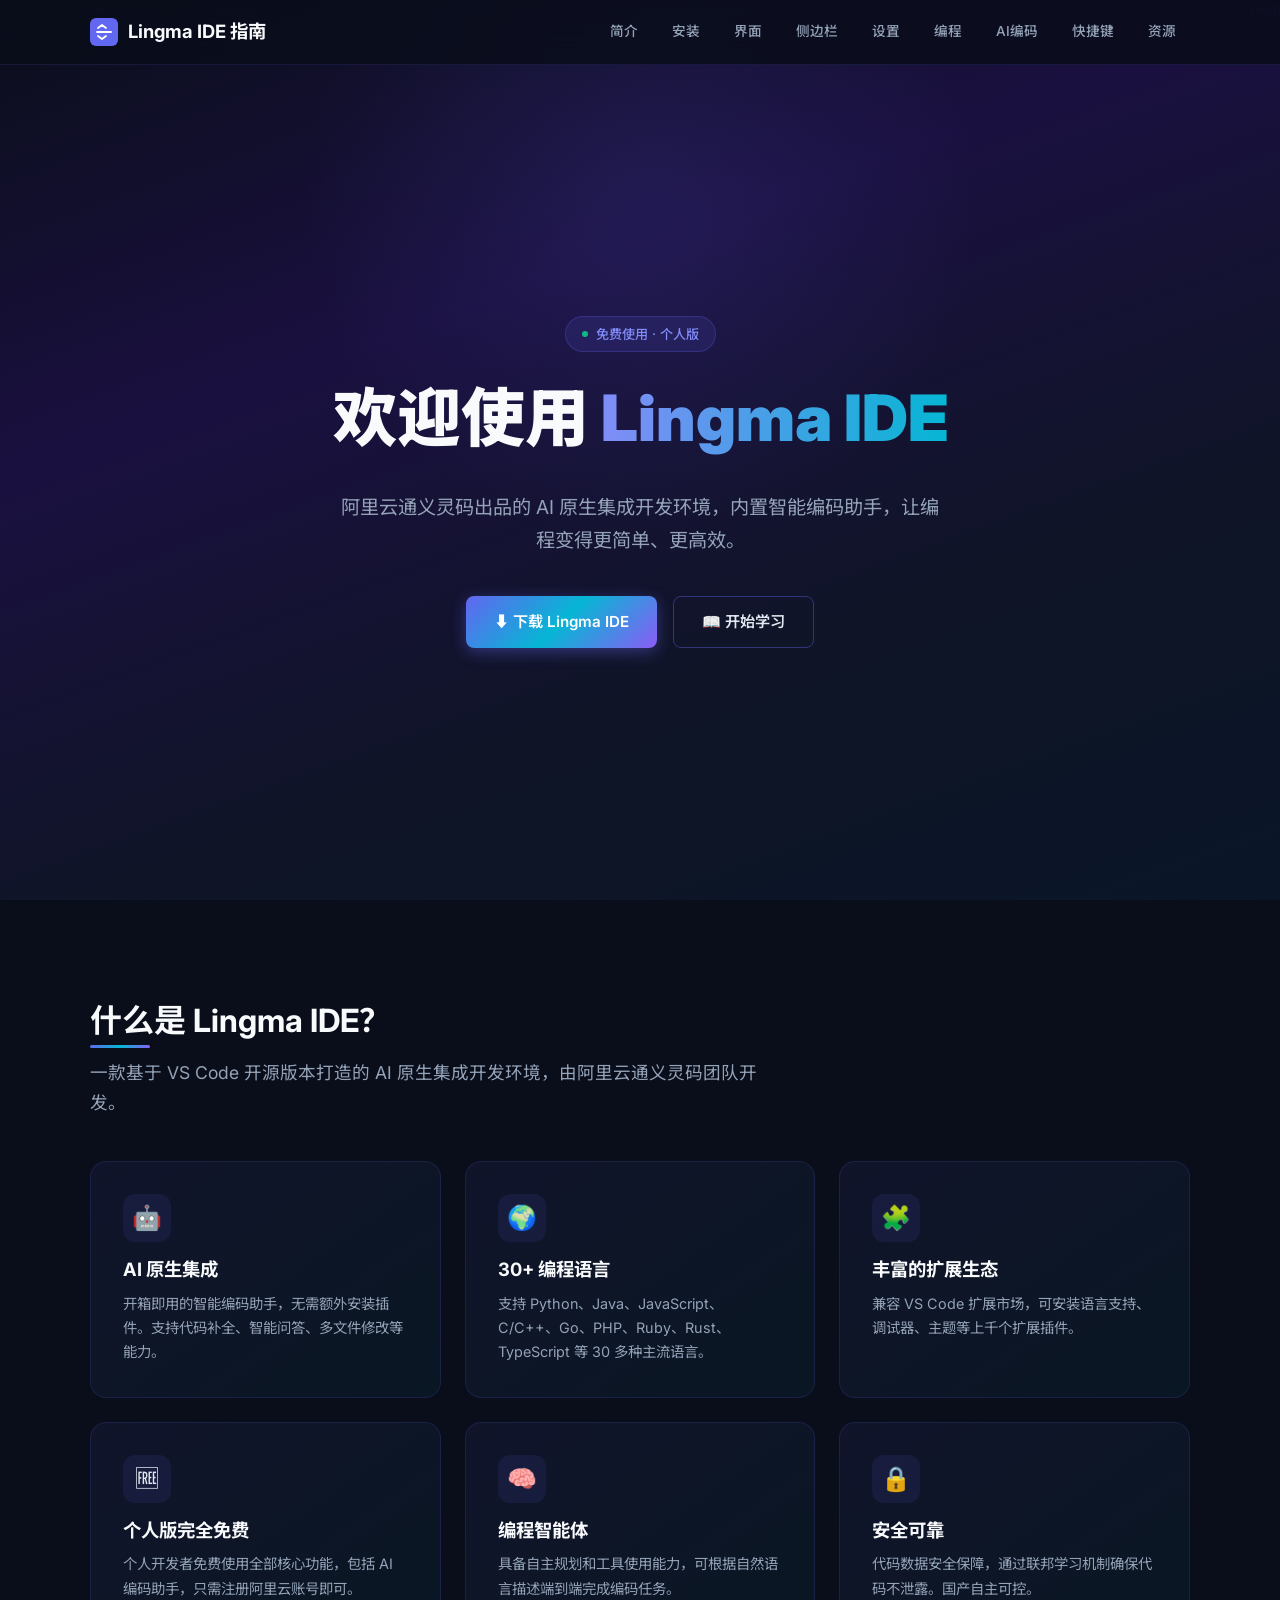
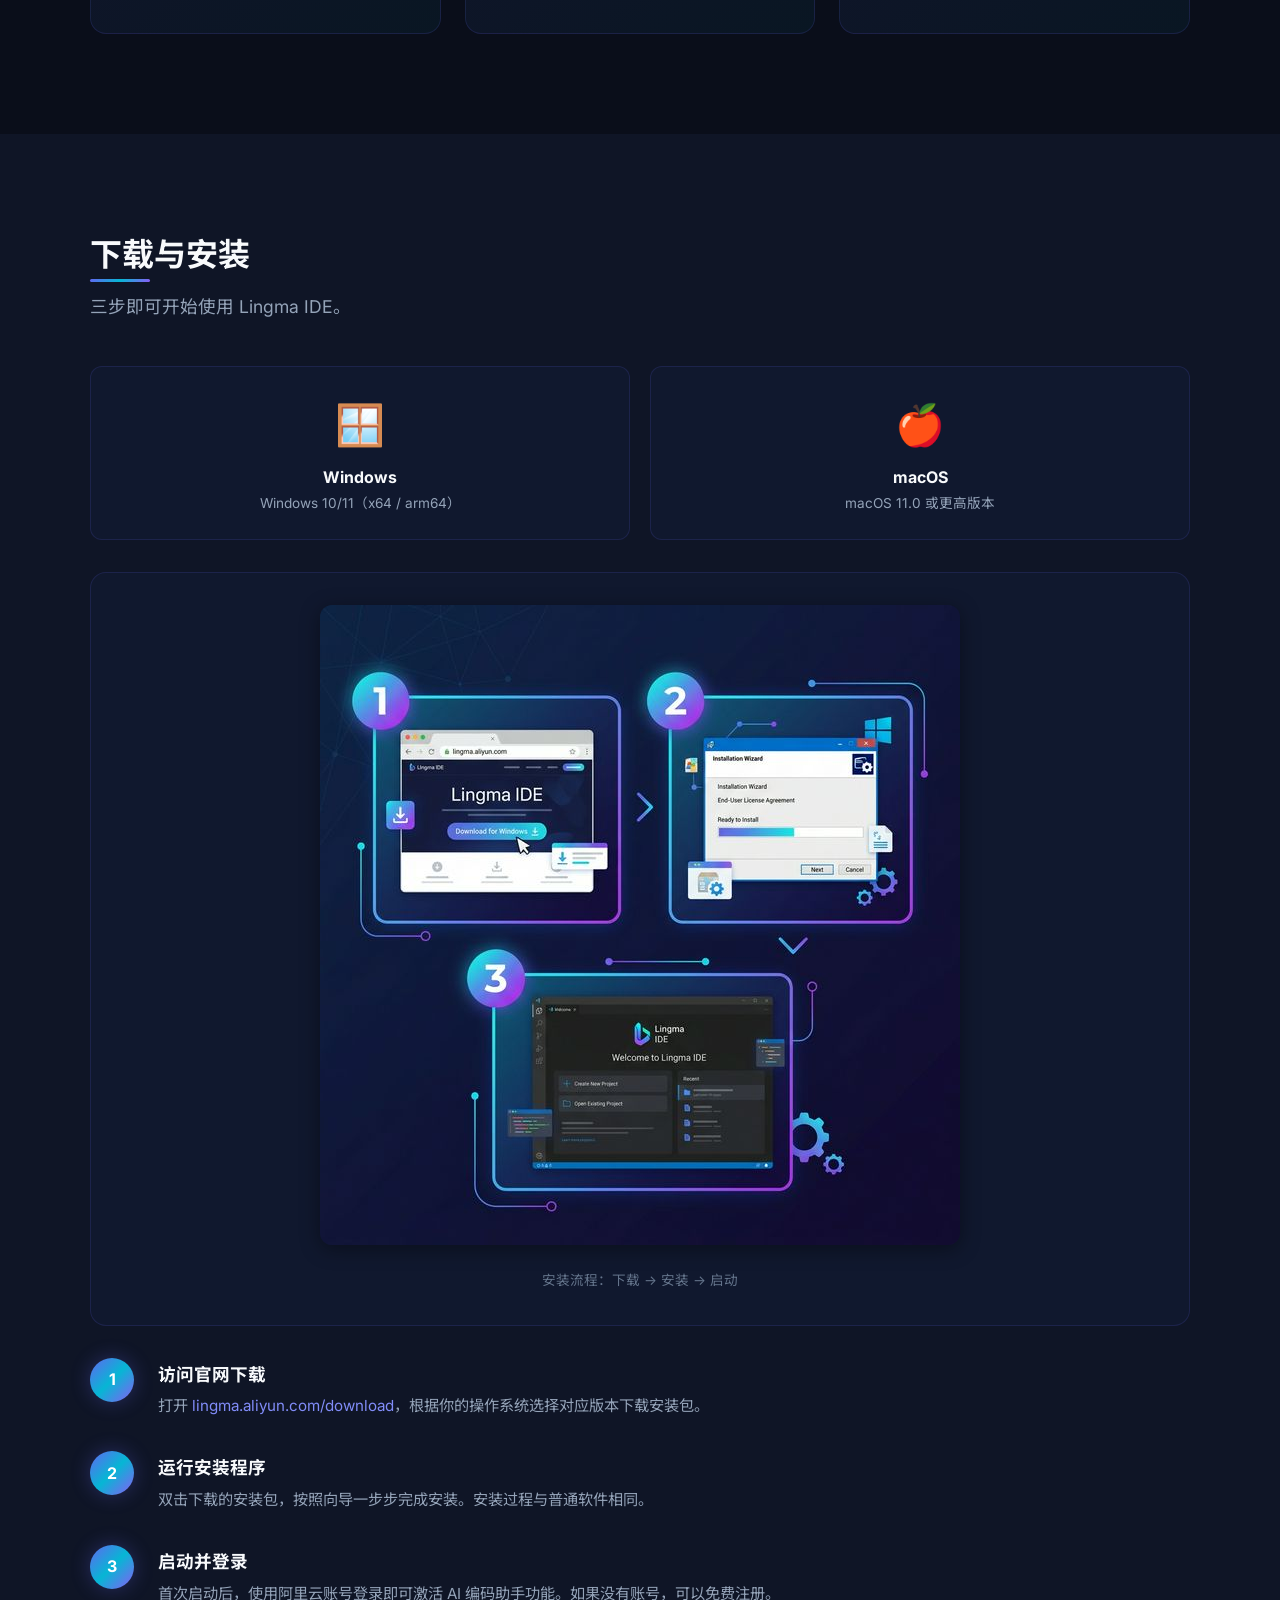
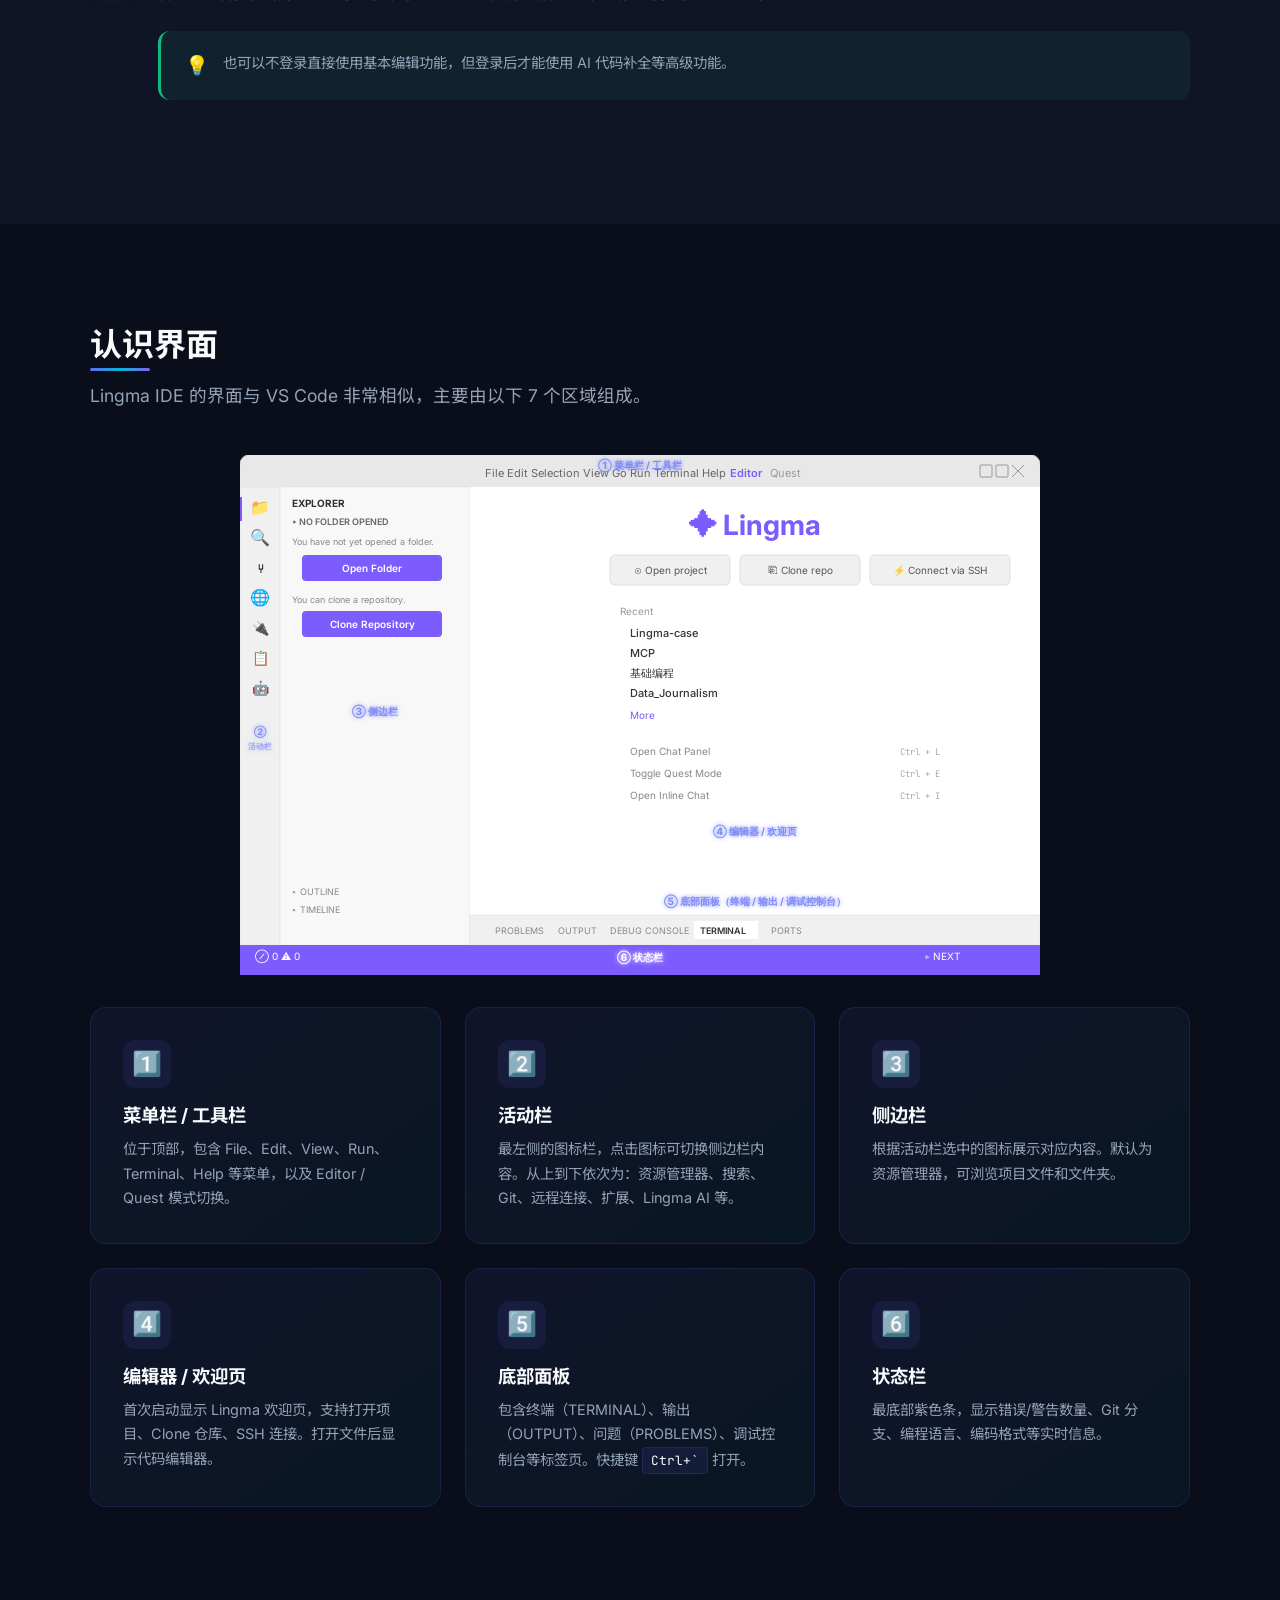
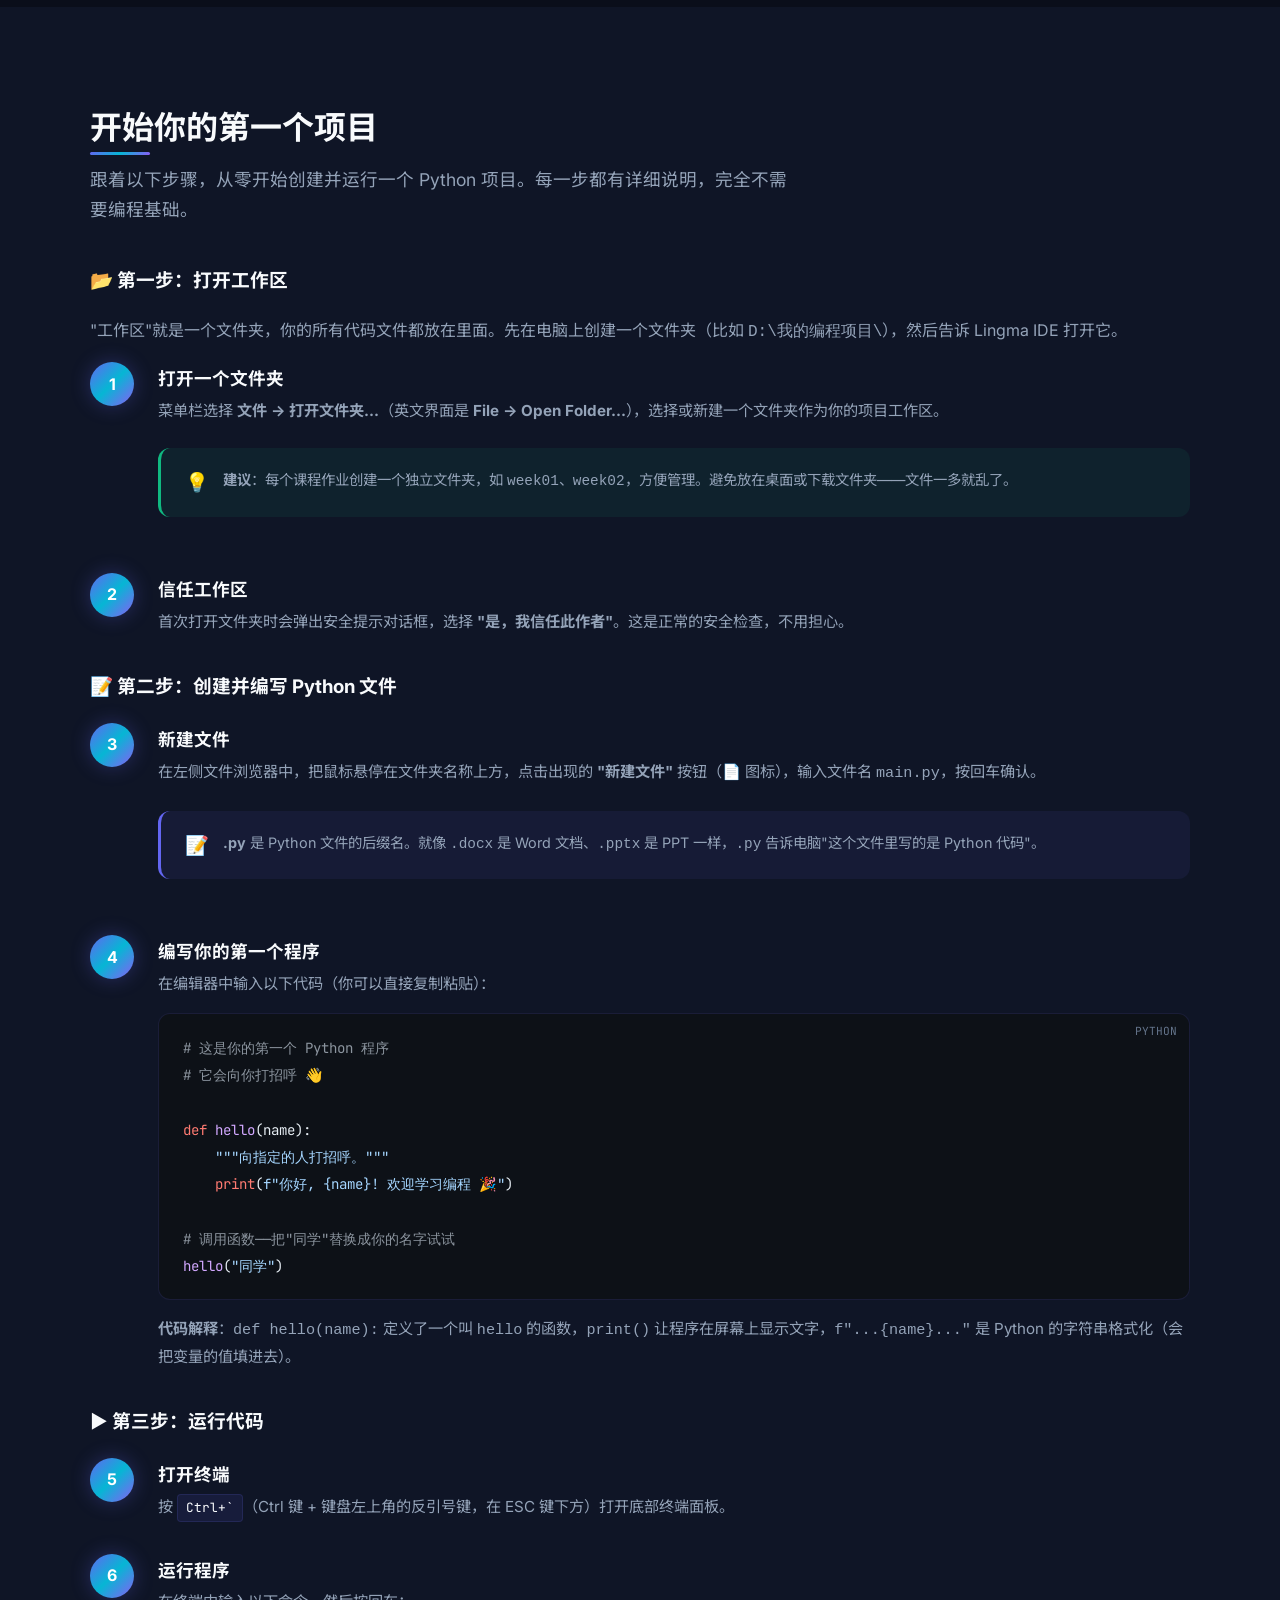
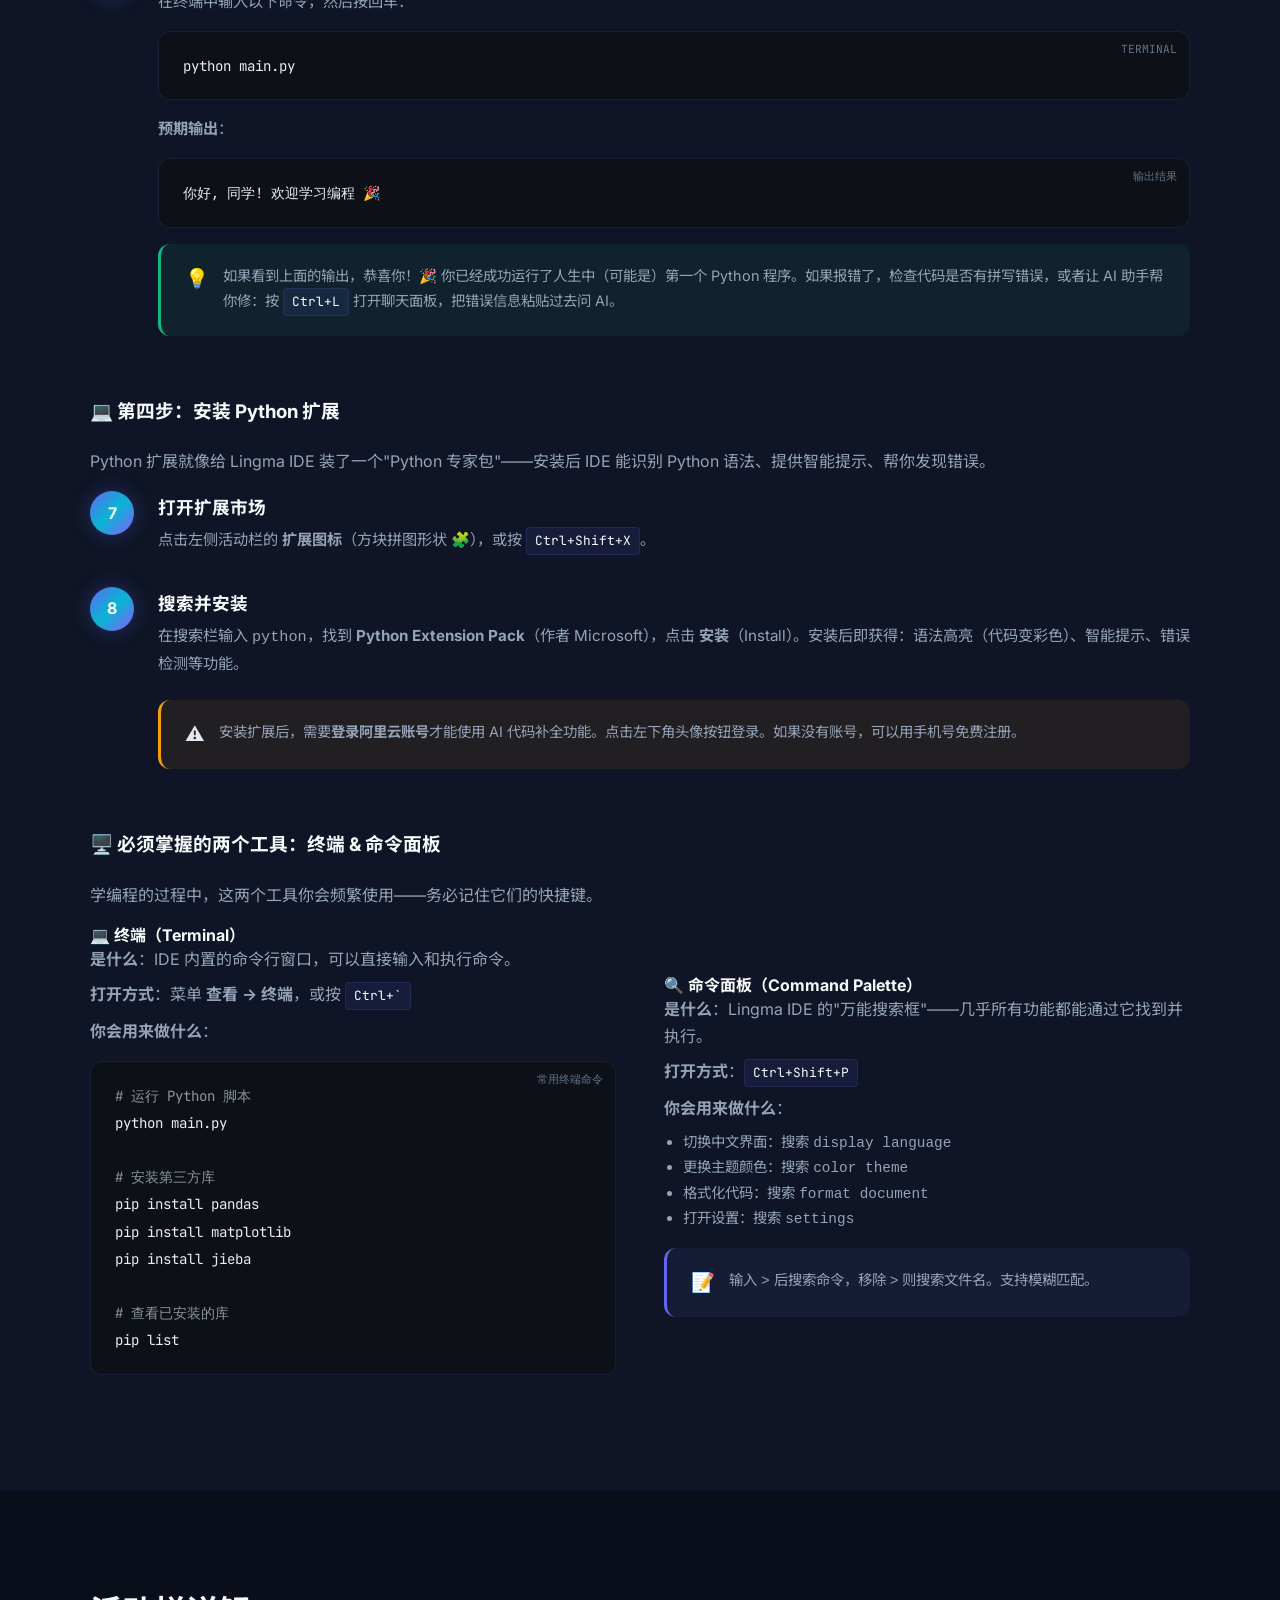
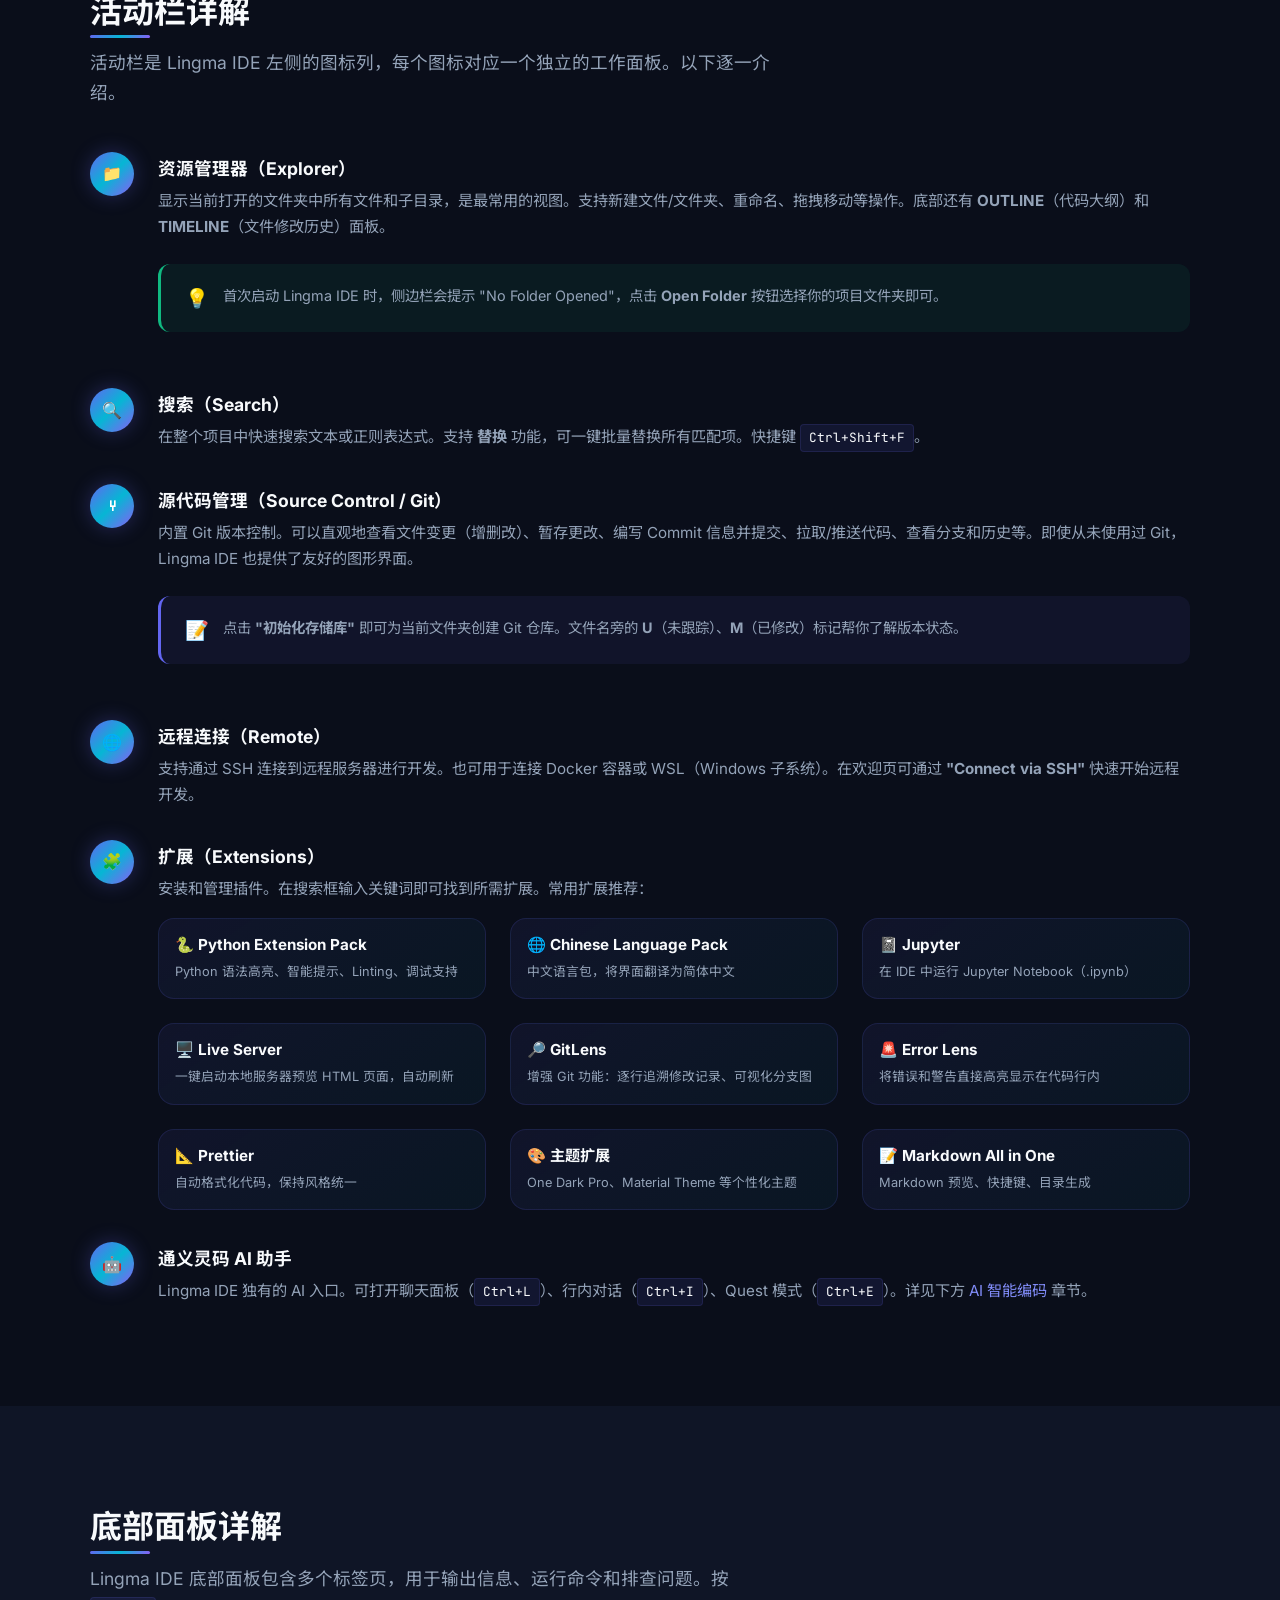
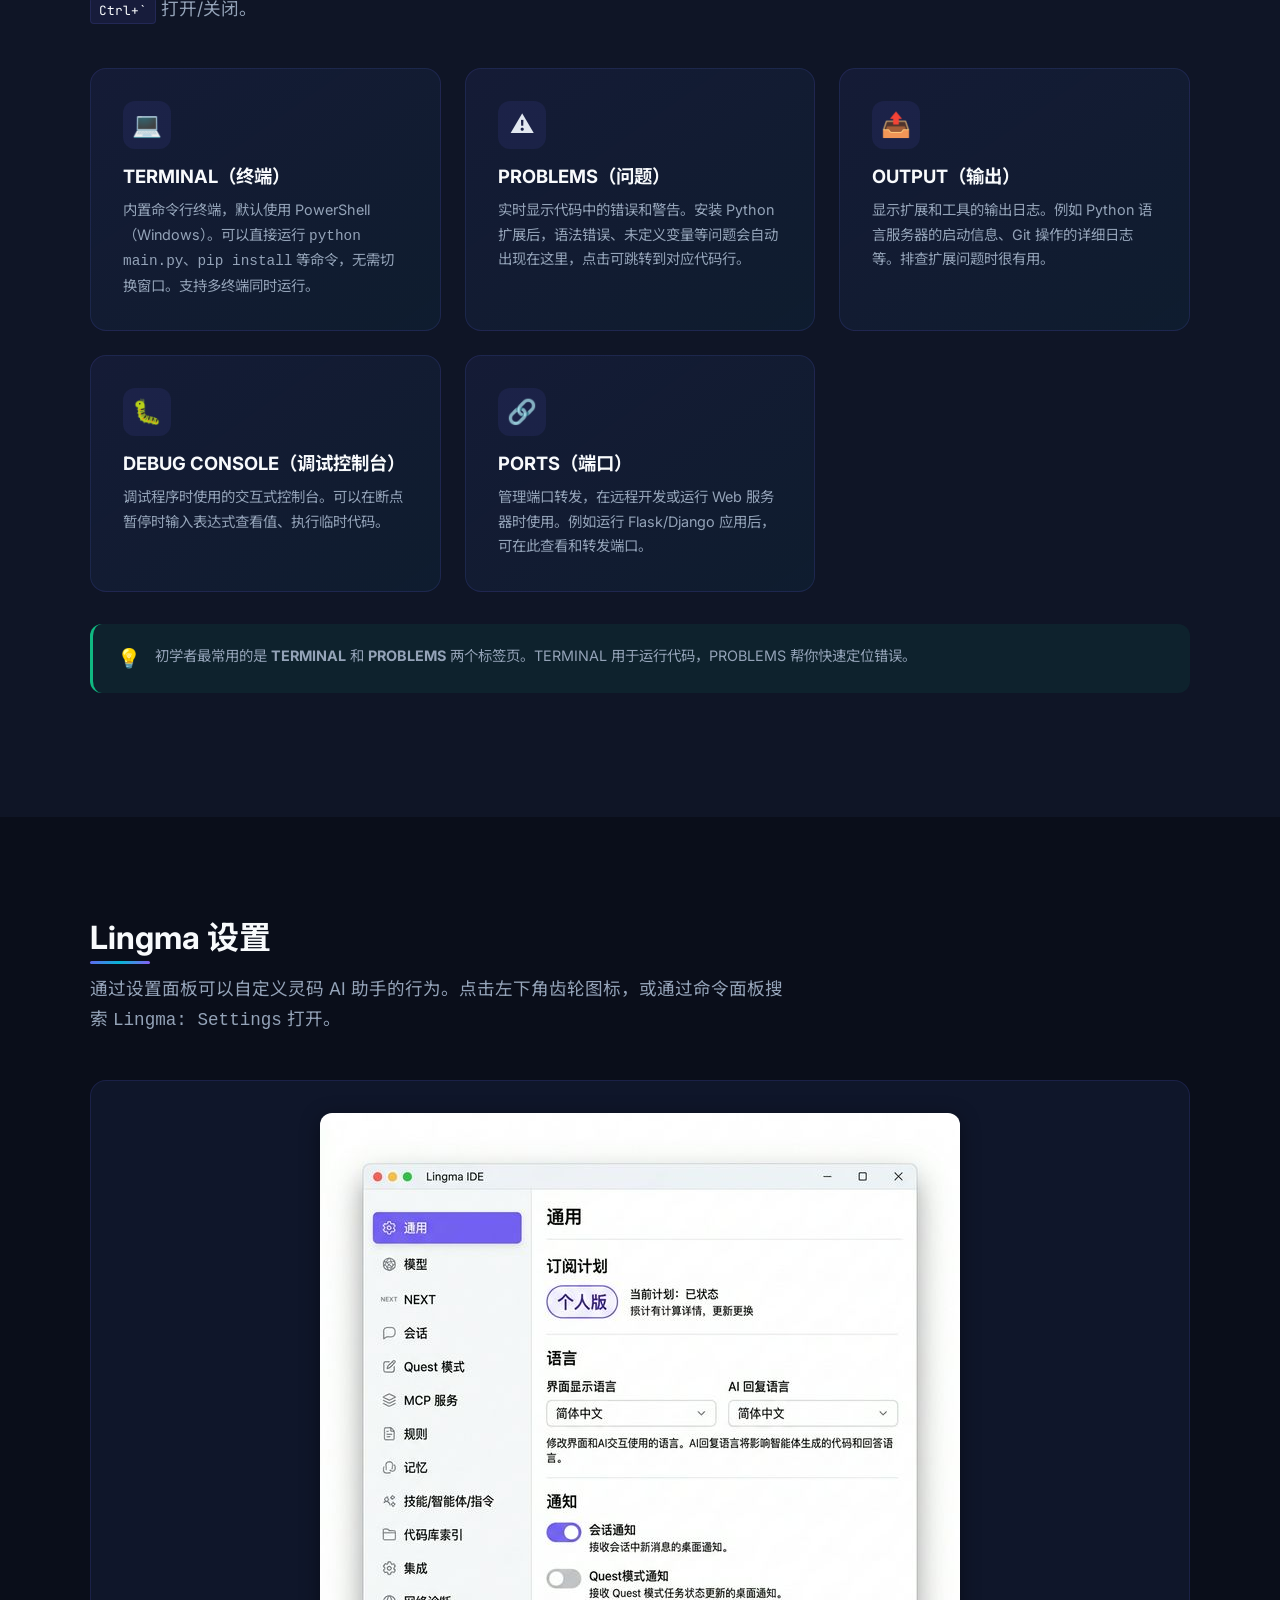
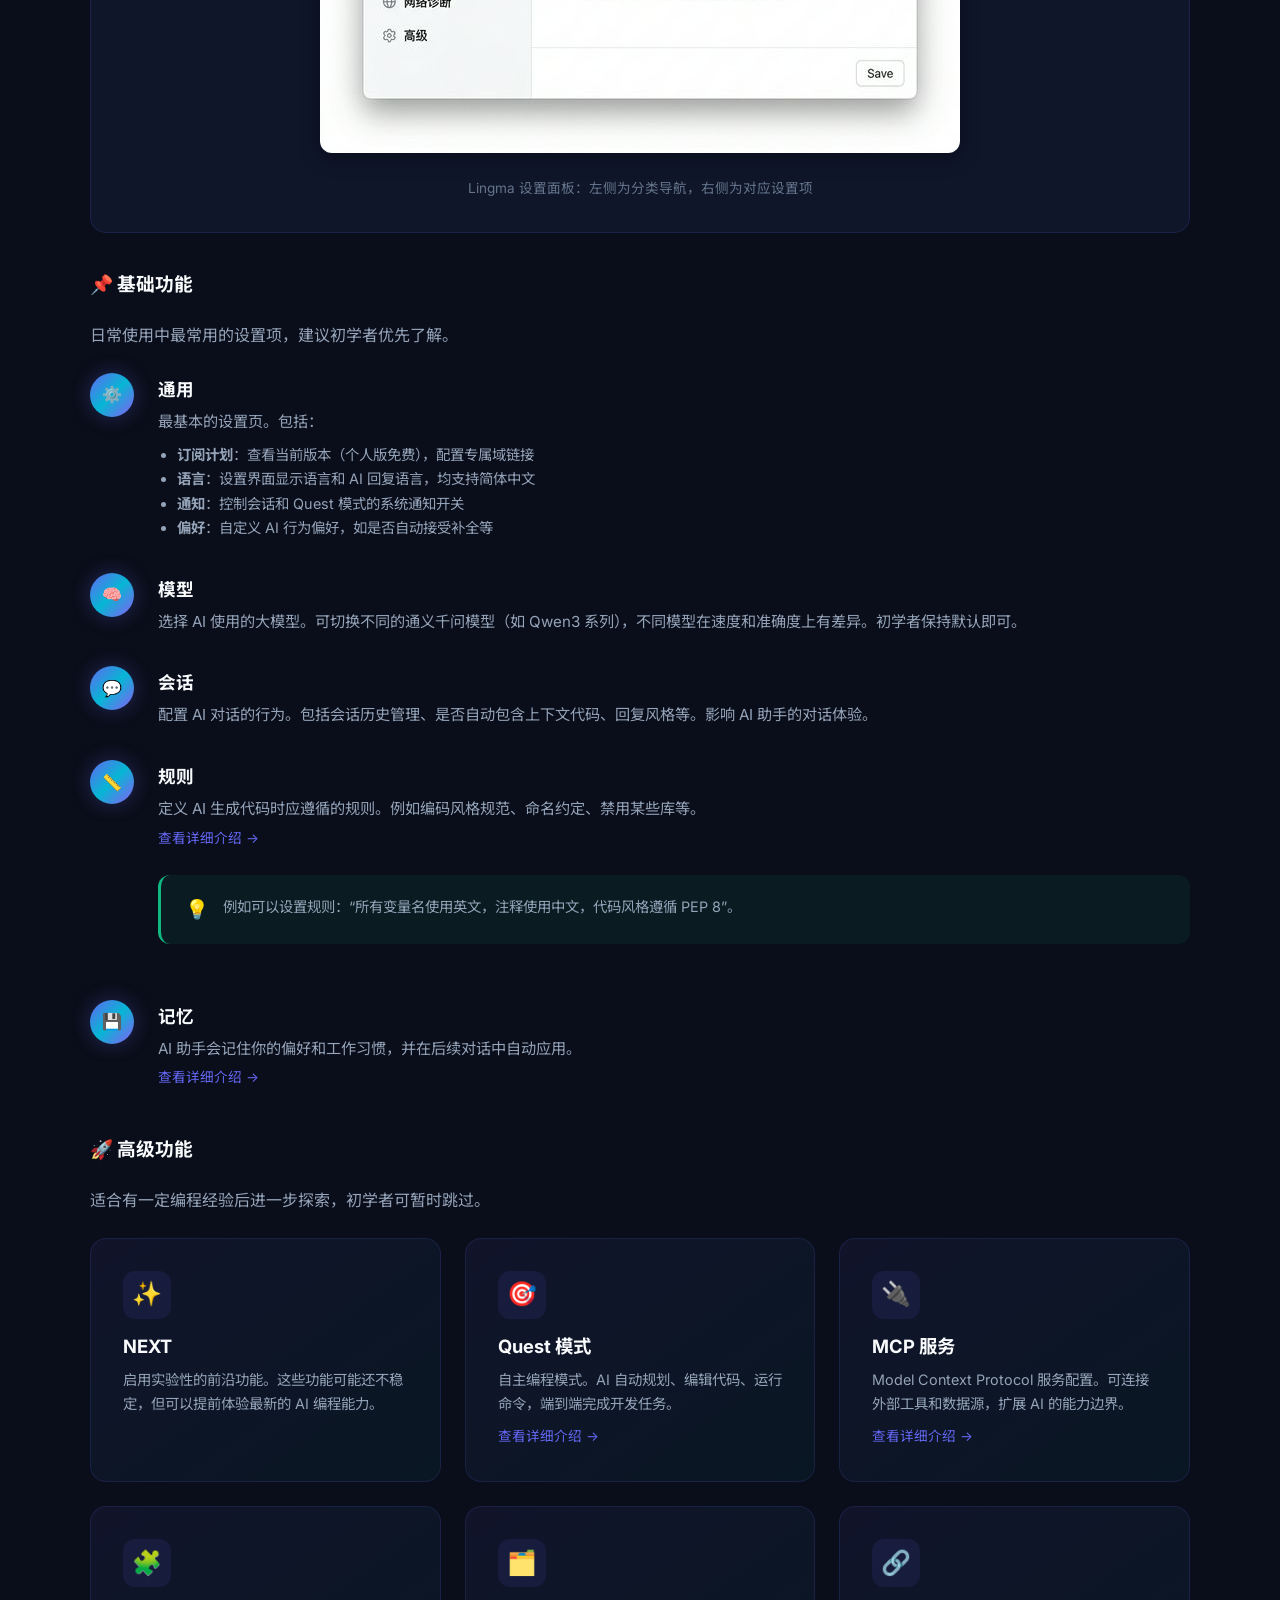
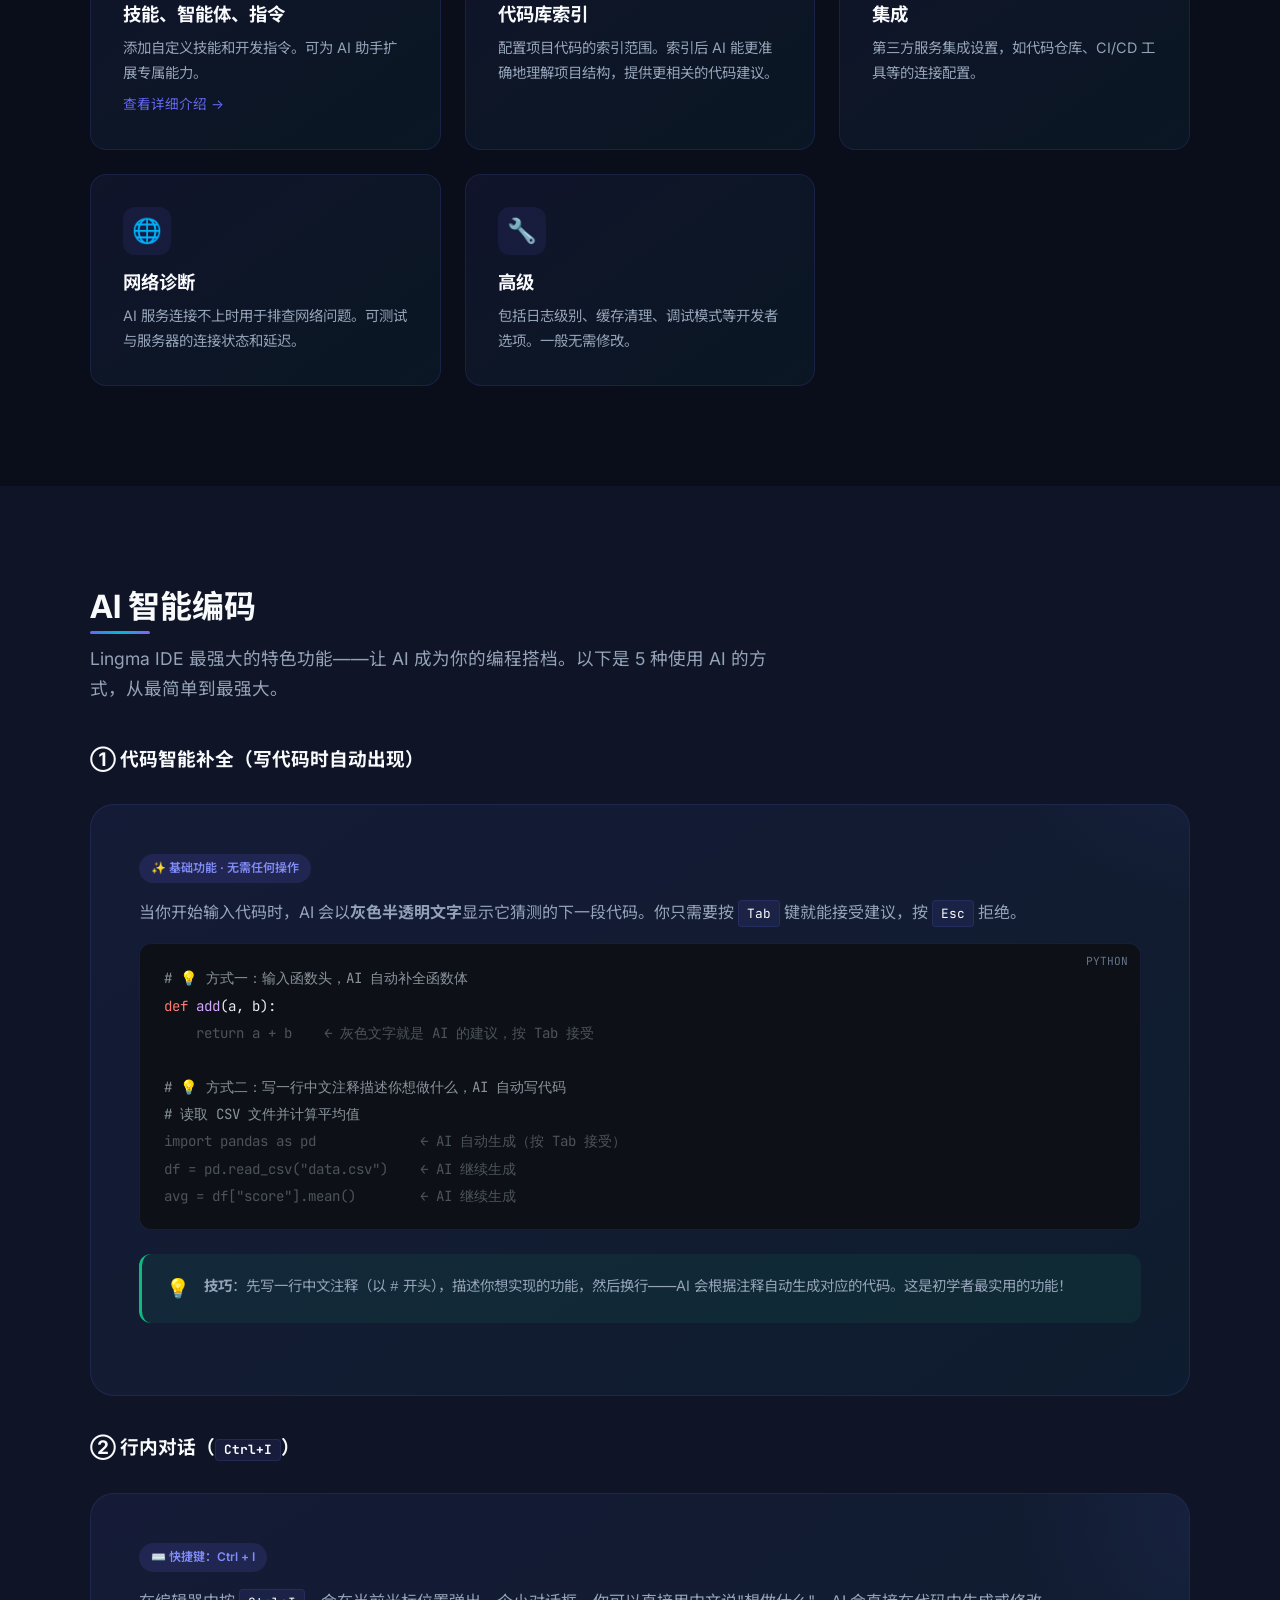
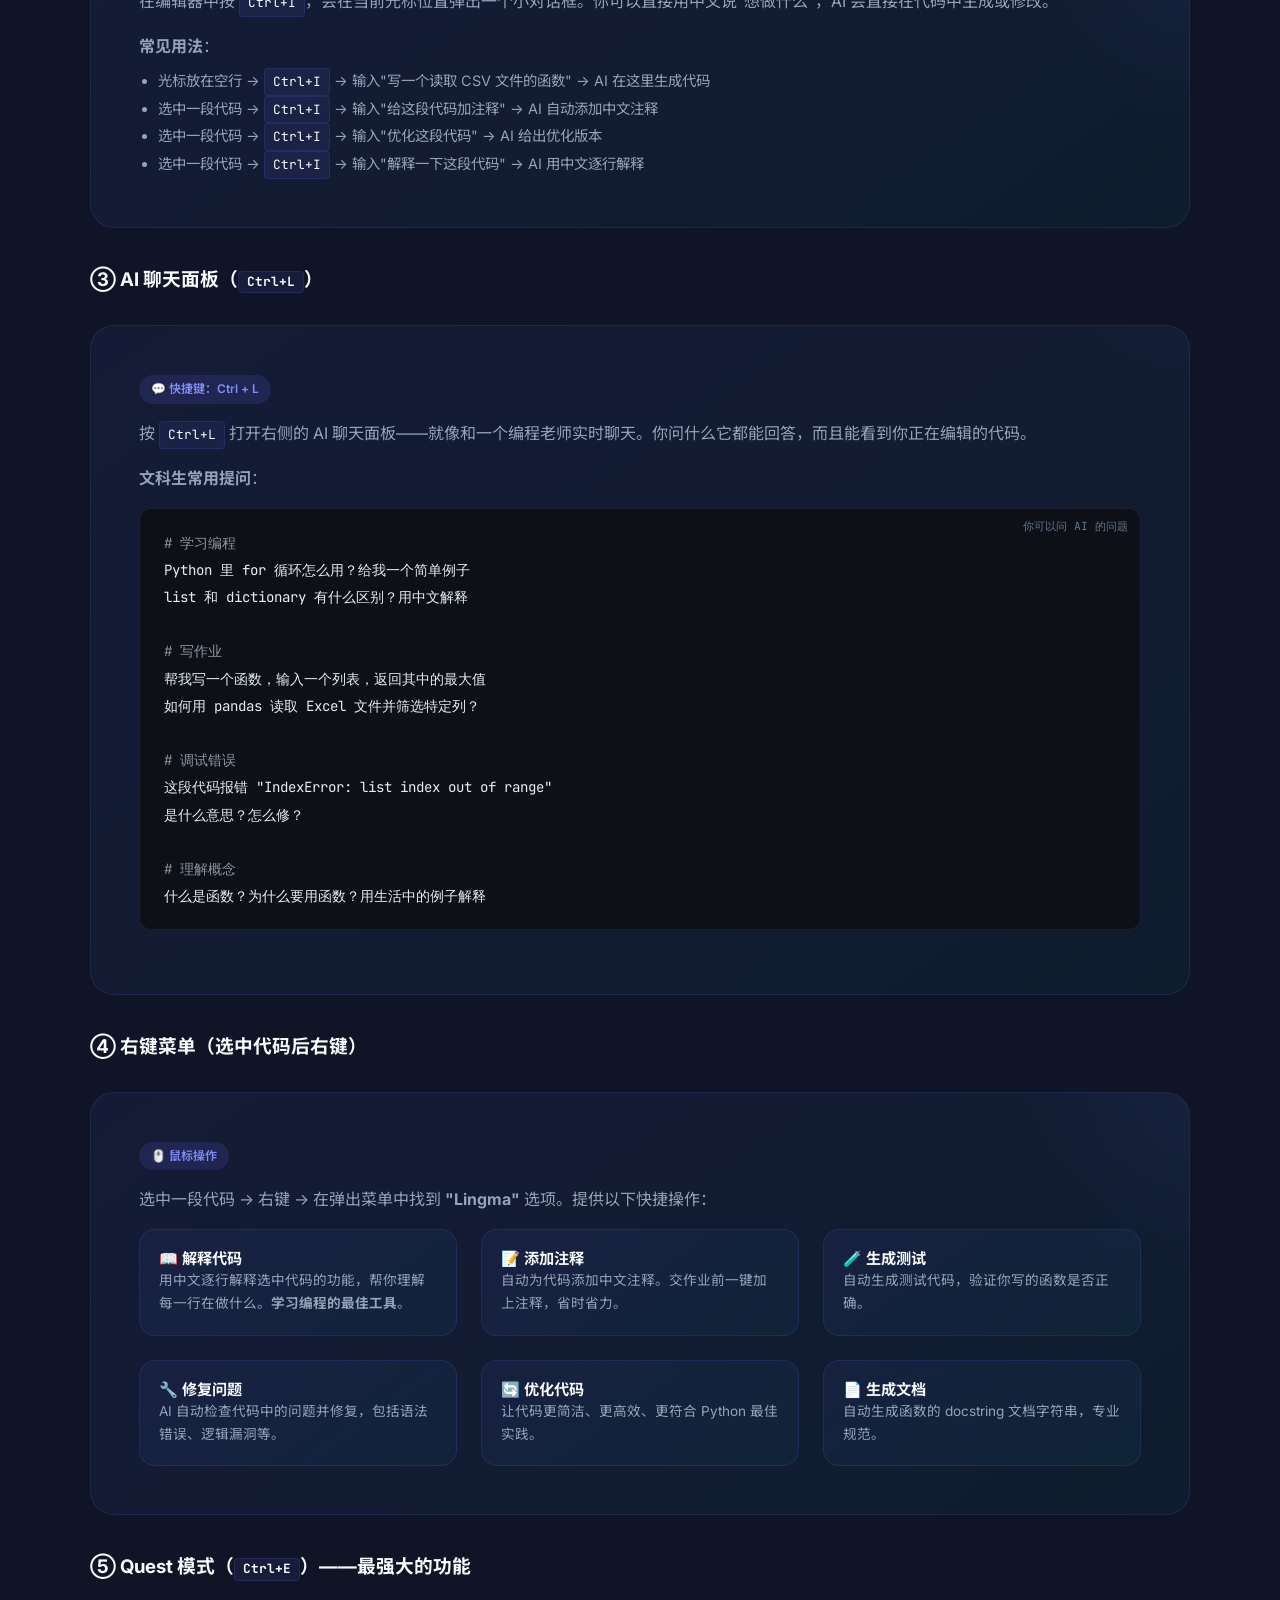
==== commit ebc02cf5: "Update footer: STU CSS Lab branding" ====
--- a/index.html
+++ b/index.html
@@ -869,8 +869,8 @@
 
 <!-- ===== Footer ===== -->
 <footer class="footer">
-  <p>本指南为基础编程课程教学资源，内容参考 <a href="https://help.aliyun.com/zh/lingma/" target="_blank">阿里云通义灵码官方文档</a>。</p>
-  <p style="margin-top:0.5rem;opacity:0.6">© 2026 基础编程课程组</p>
+  <p>本指南为汕头大学《基础编程》课程教学资源，内容参考 <a href="https://help.aliyun.com/zh/lingma/" target="_blank">阿里云通义灵码官方文档</a>。</p>
+  <p style="margin-top:0.5rem;opacity:0.6">&copy; 2026 STU CSS Lab</p>
 </footer>
 
 <!-- ===== Scripts ===== -->
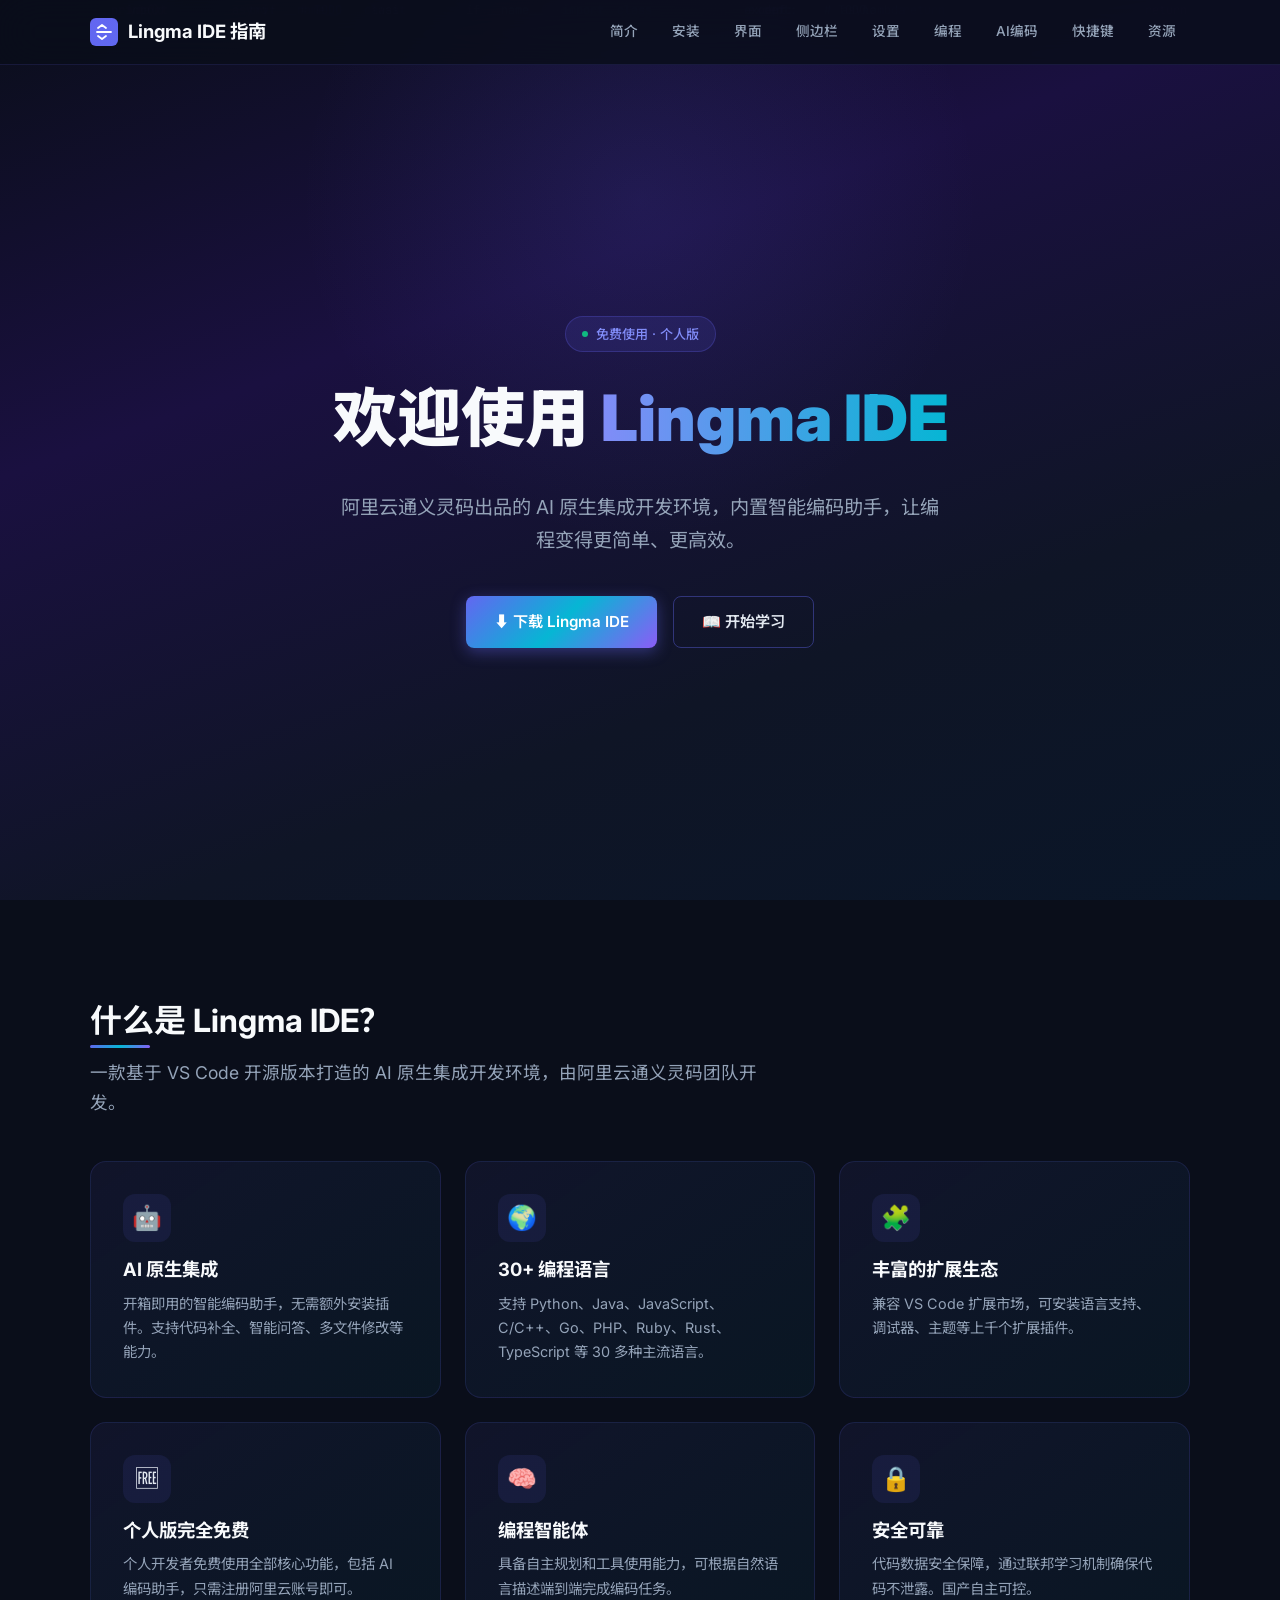
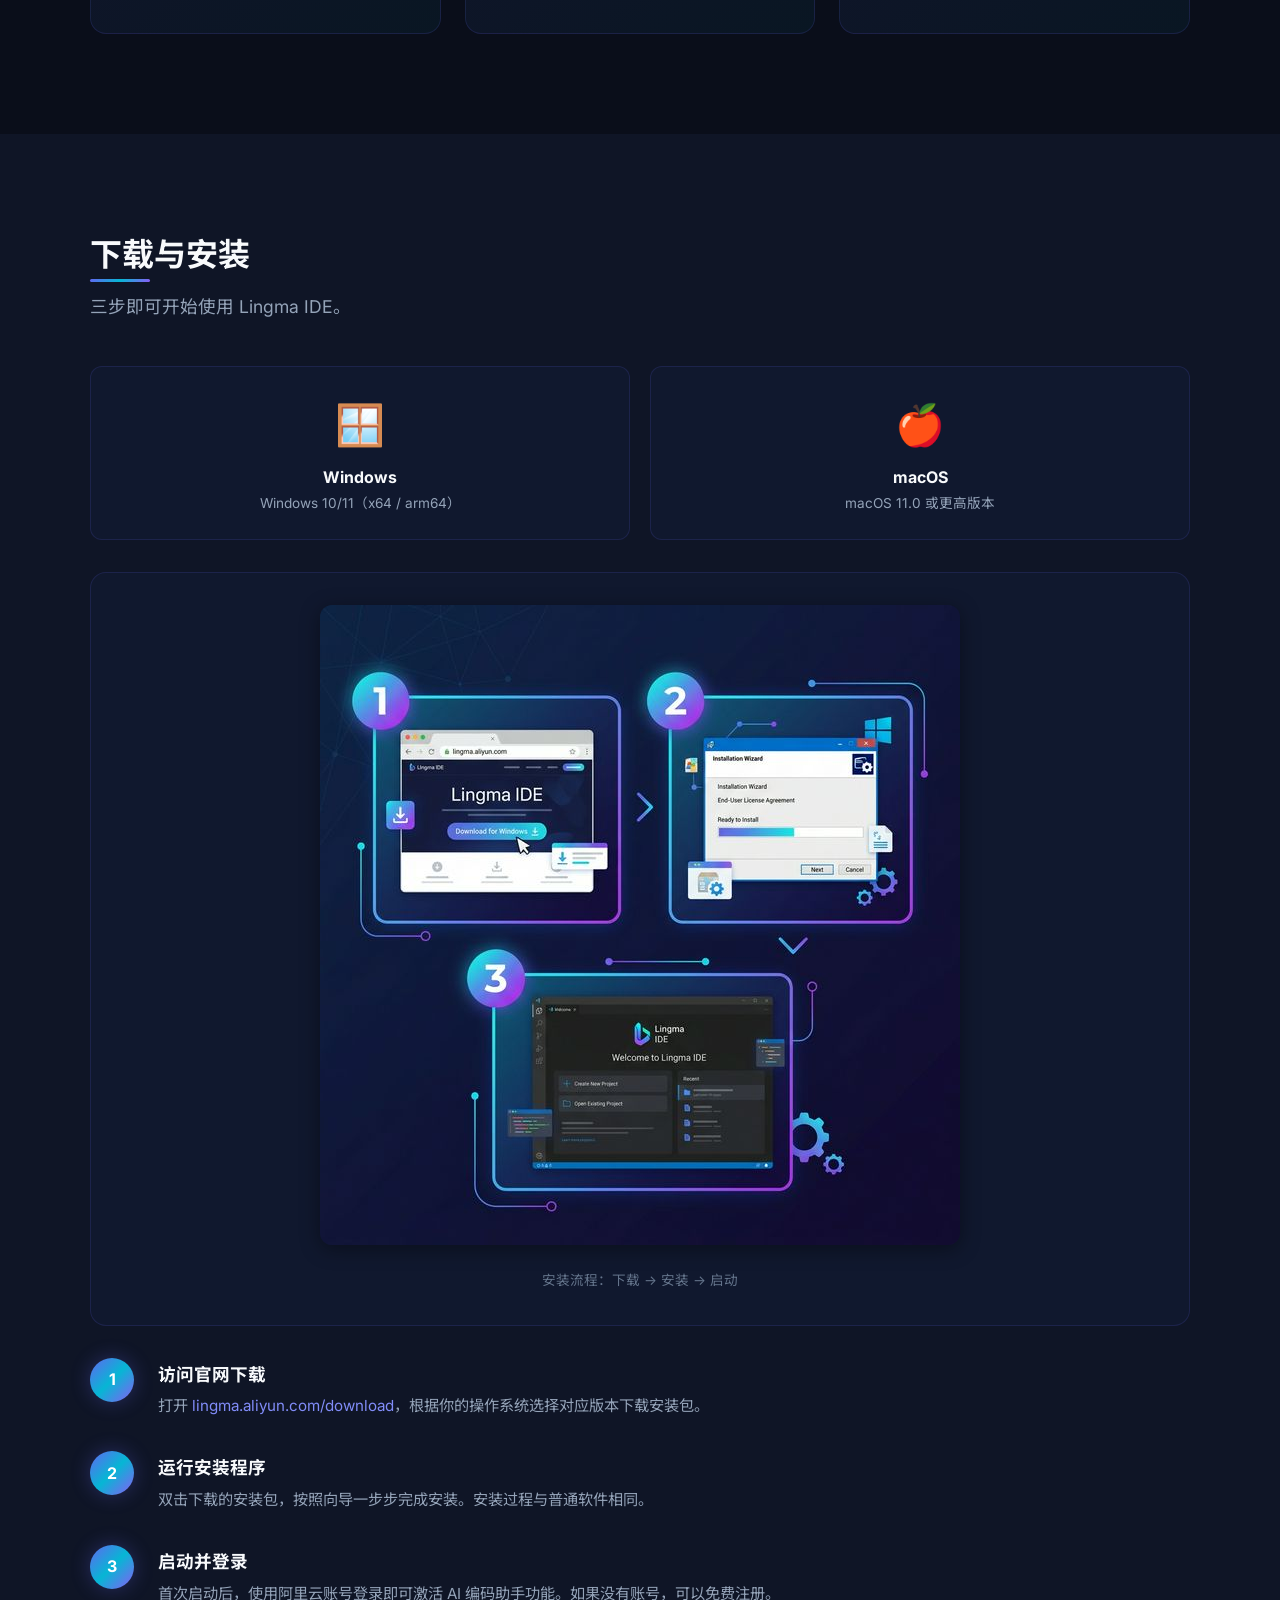
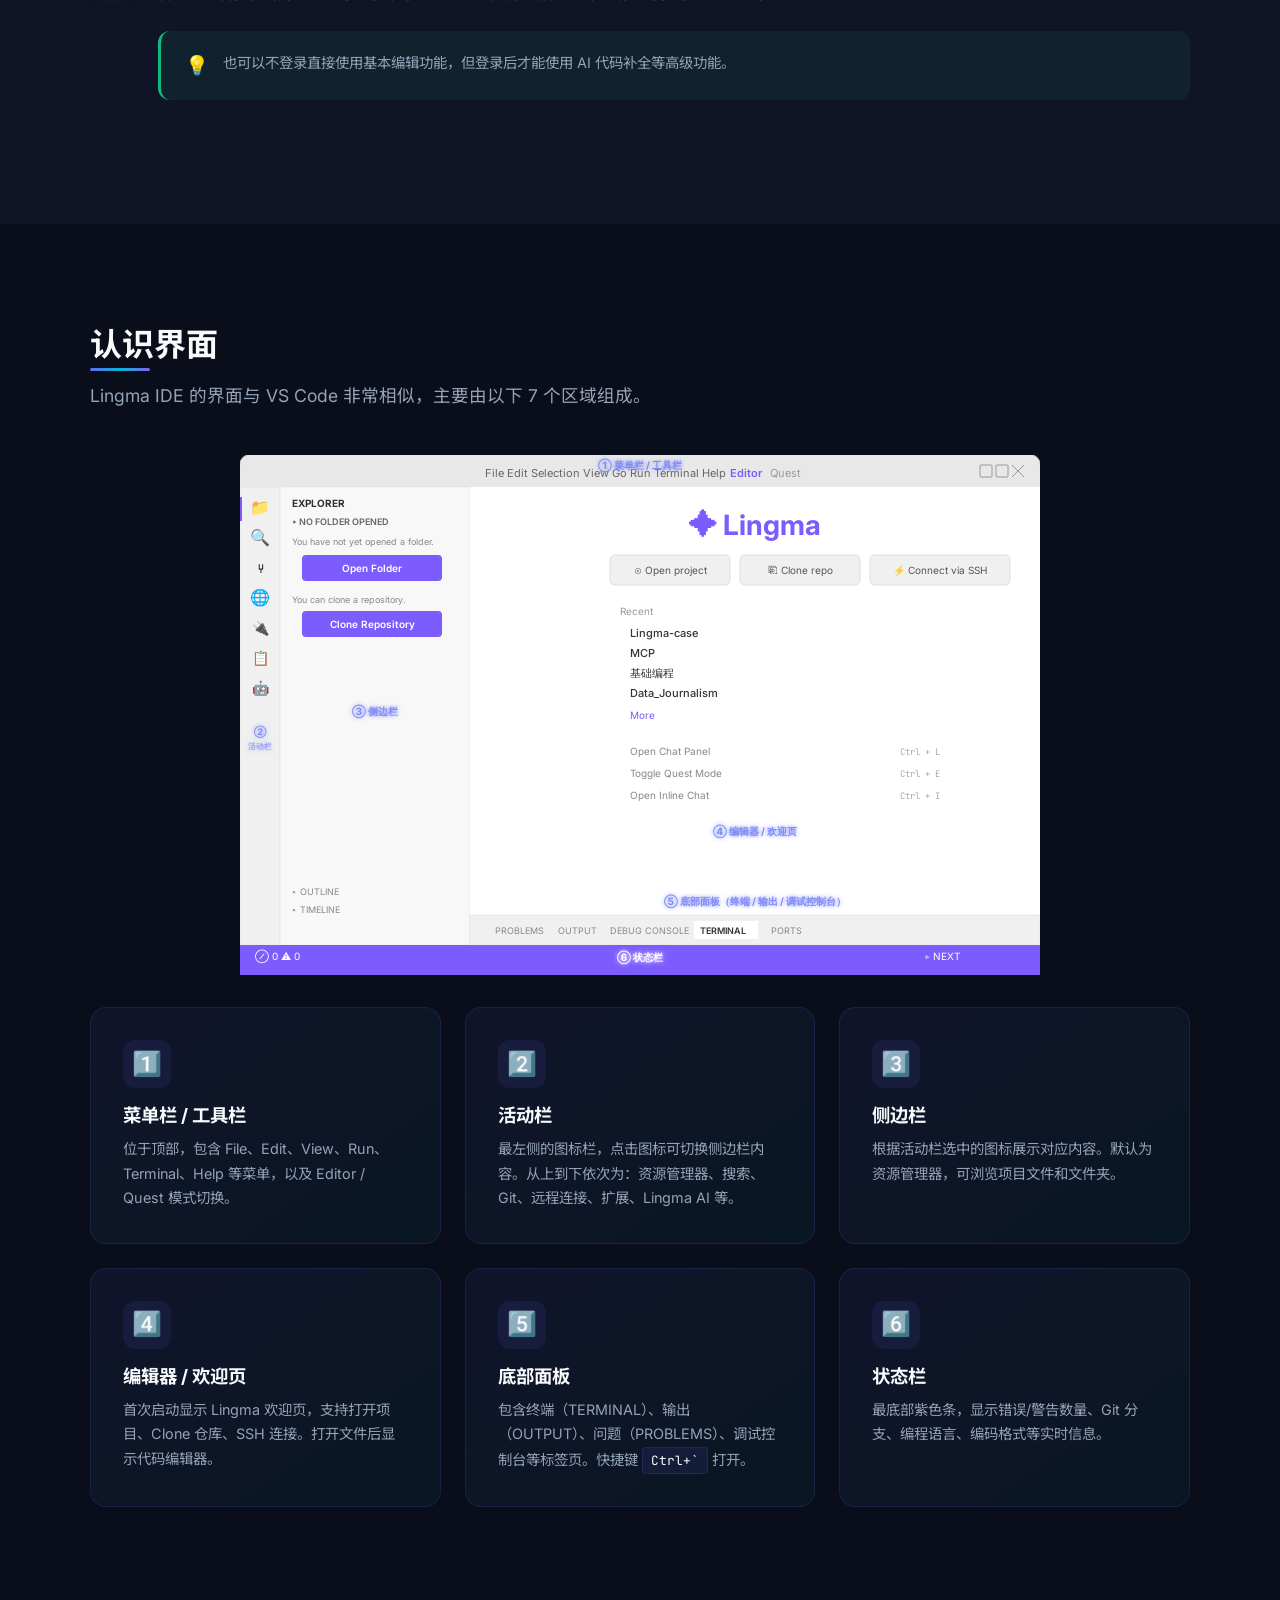
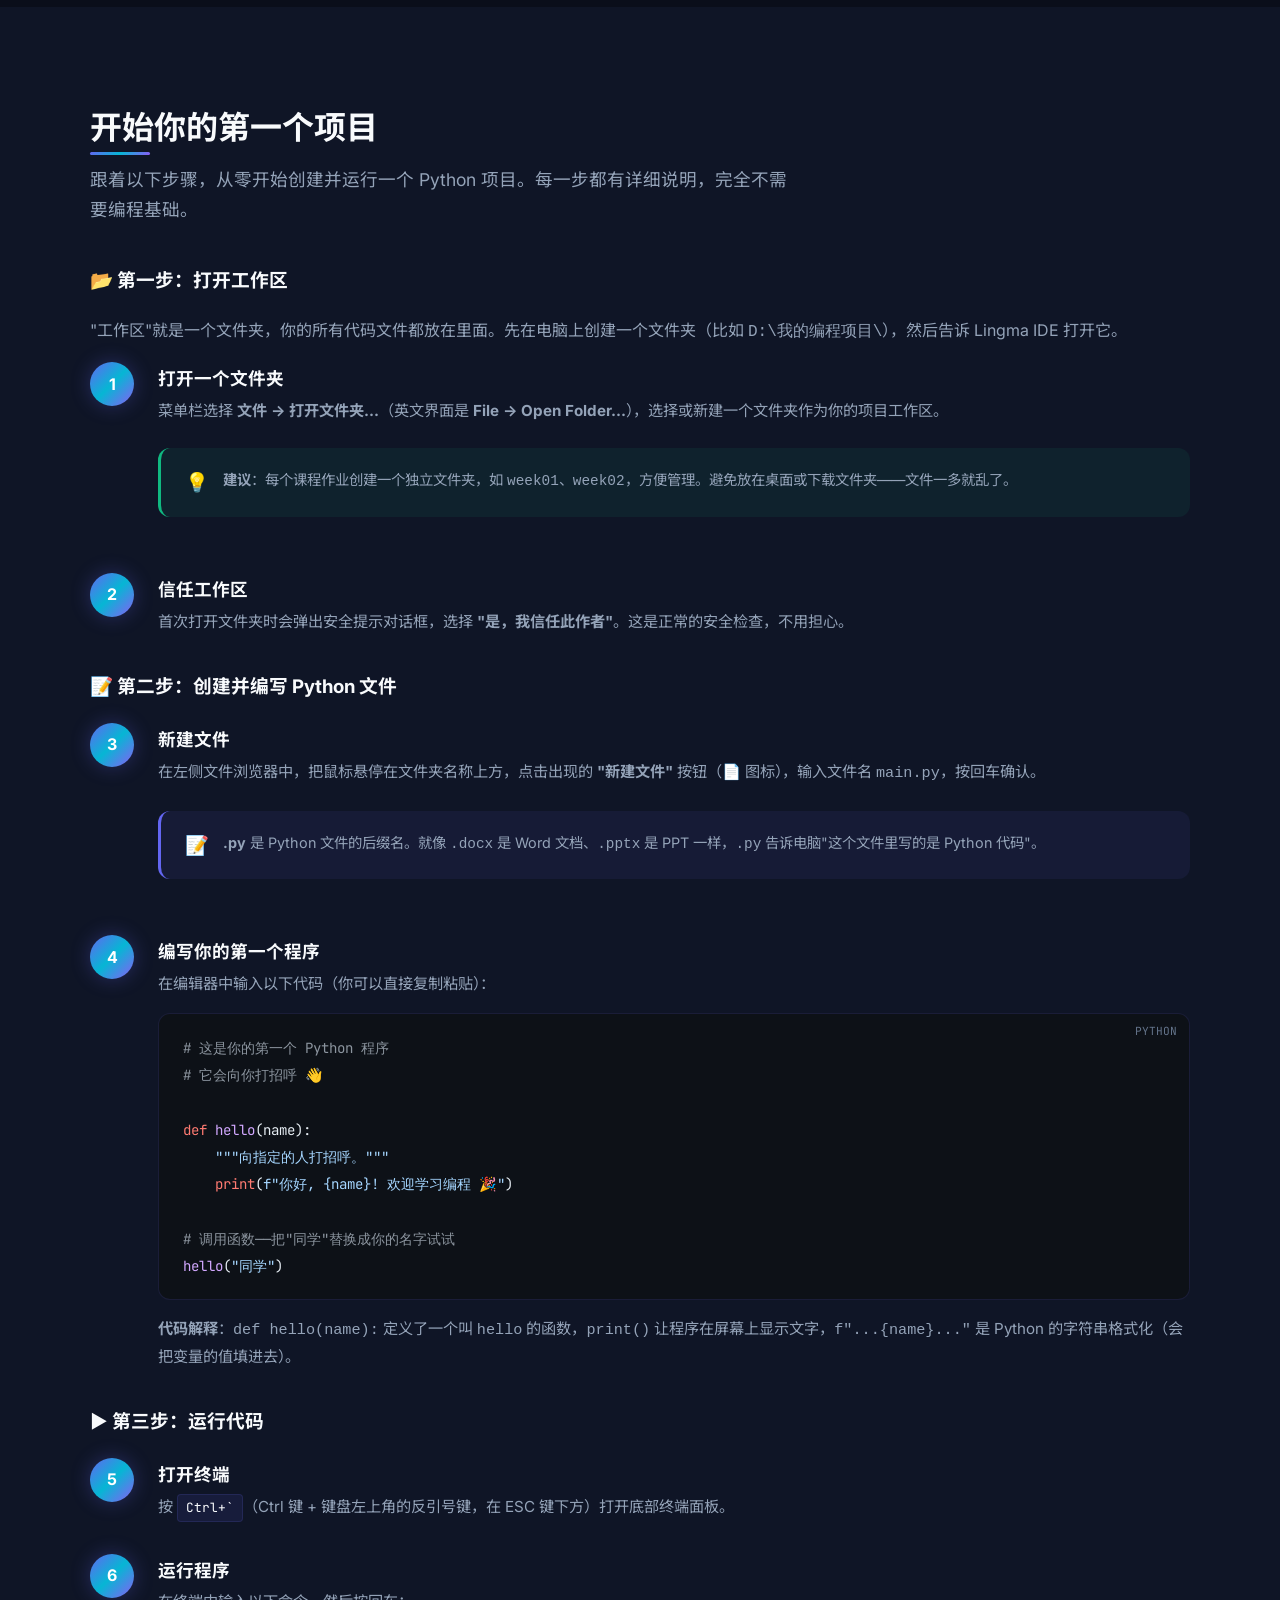
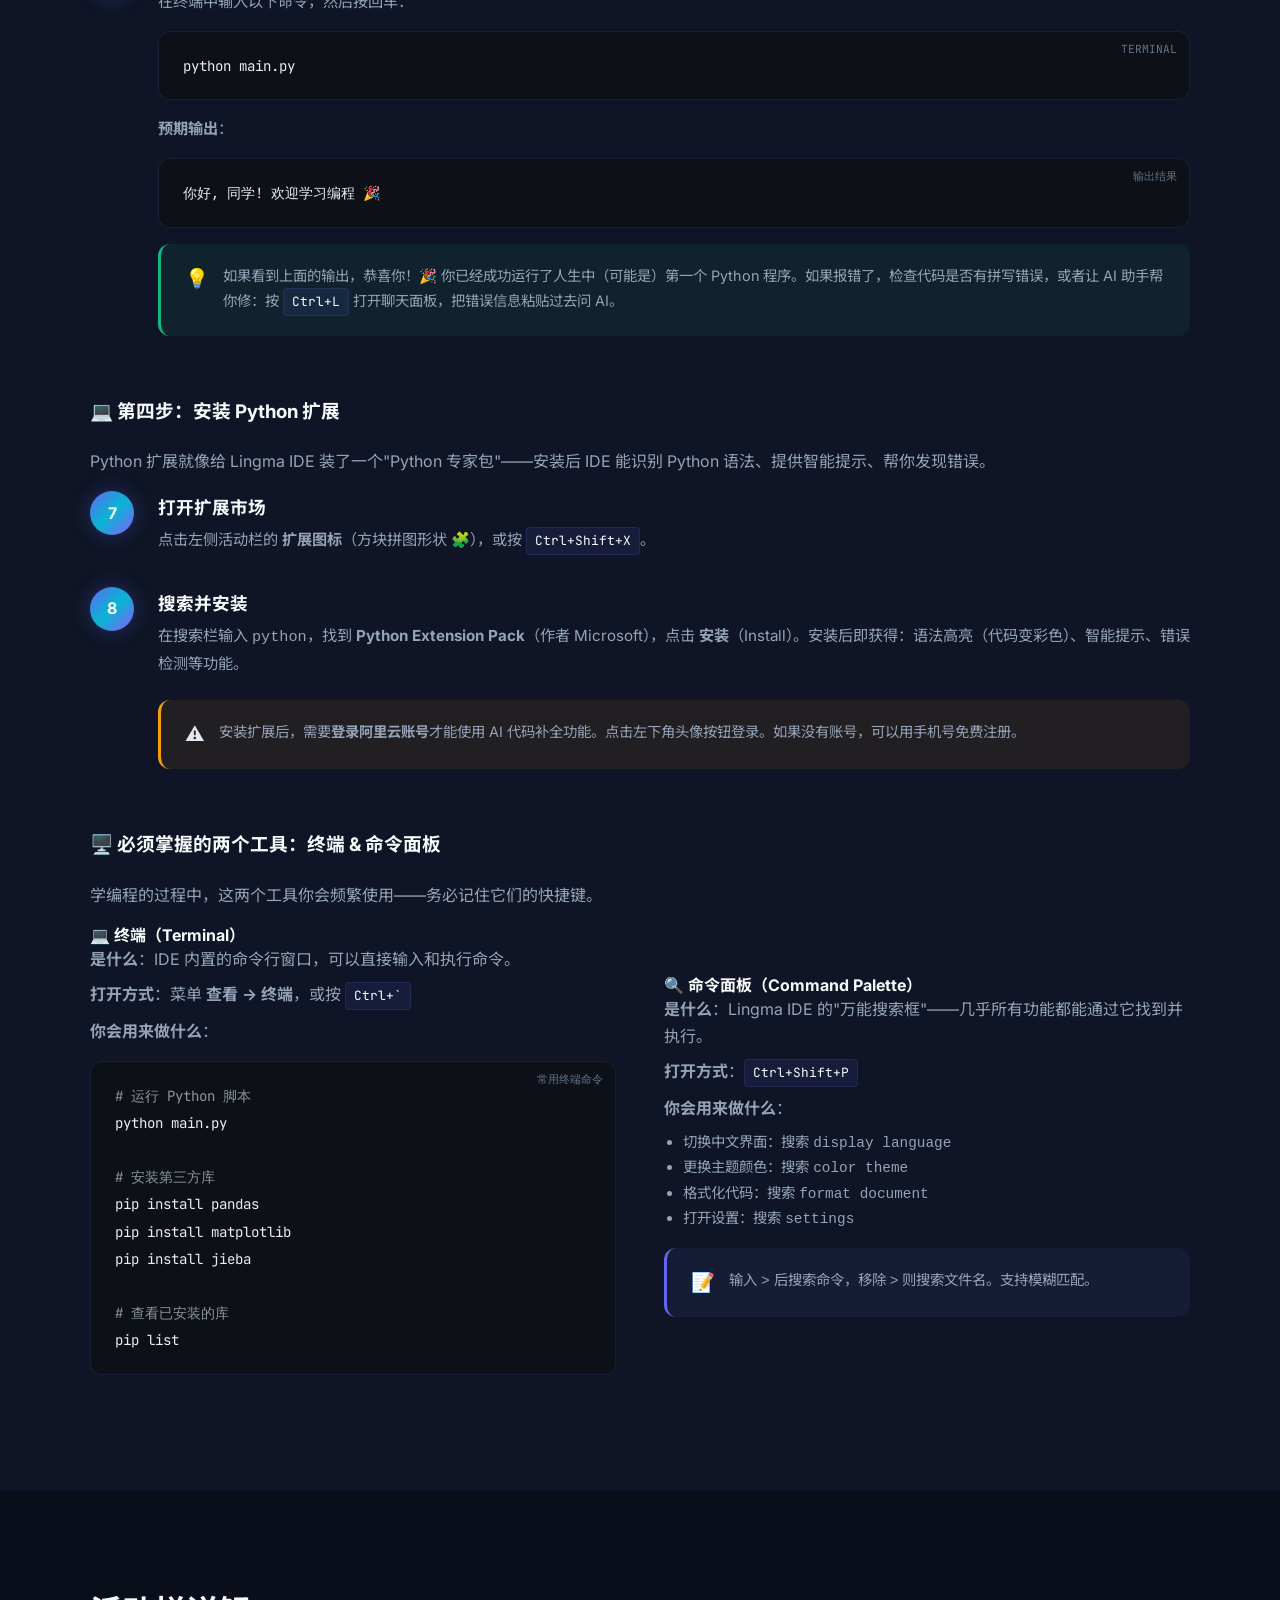
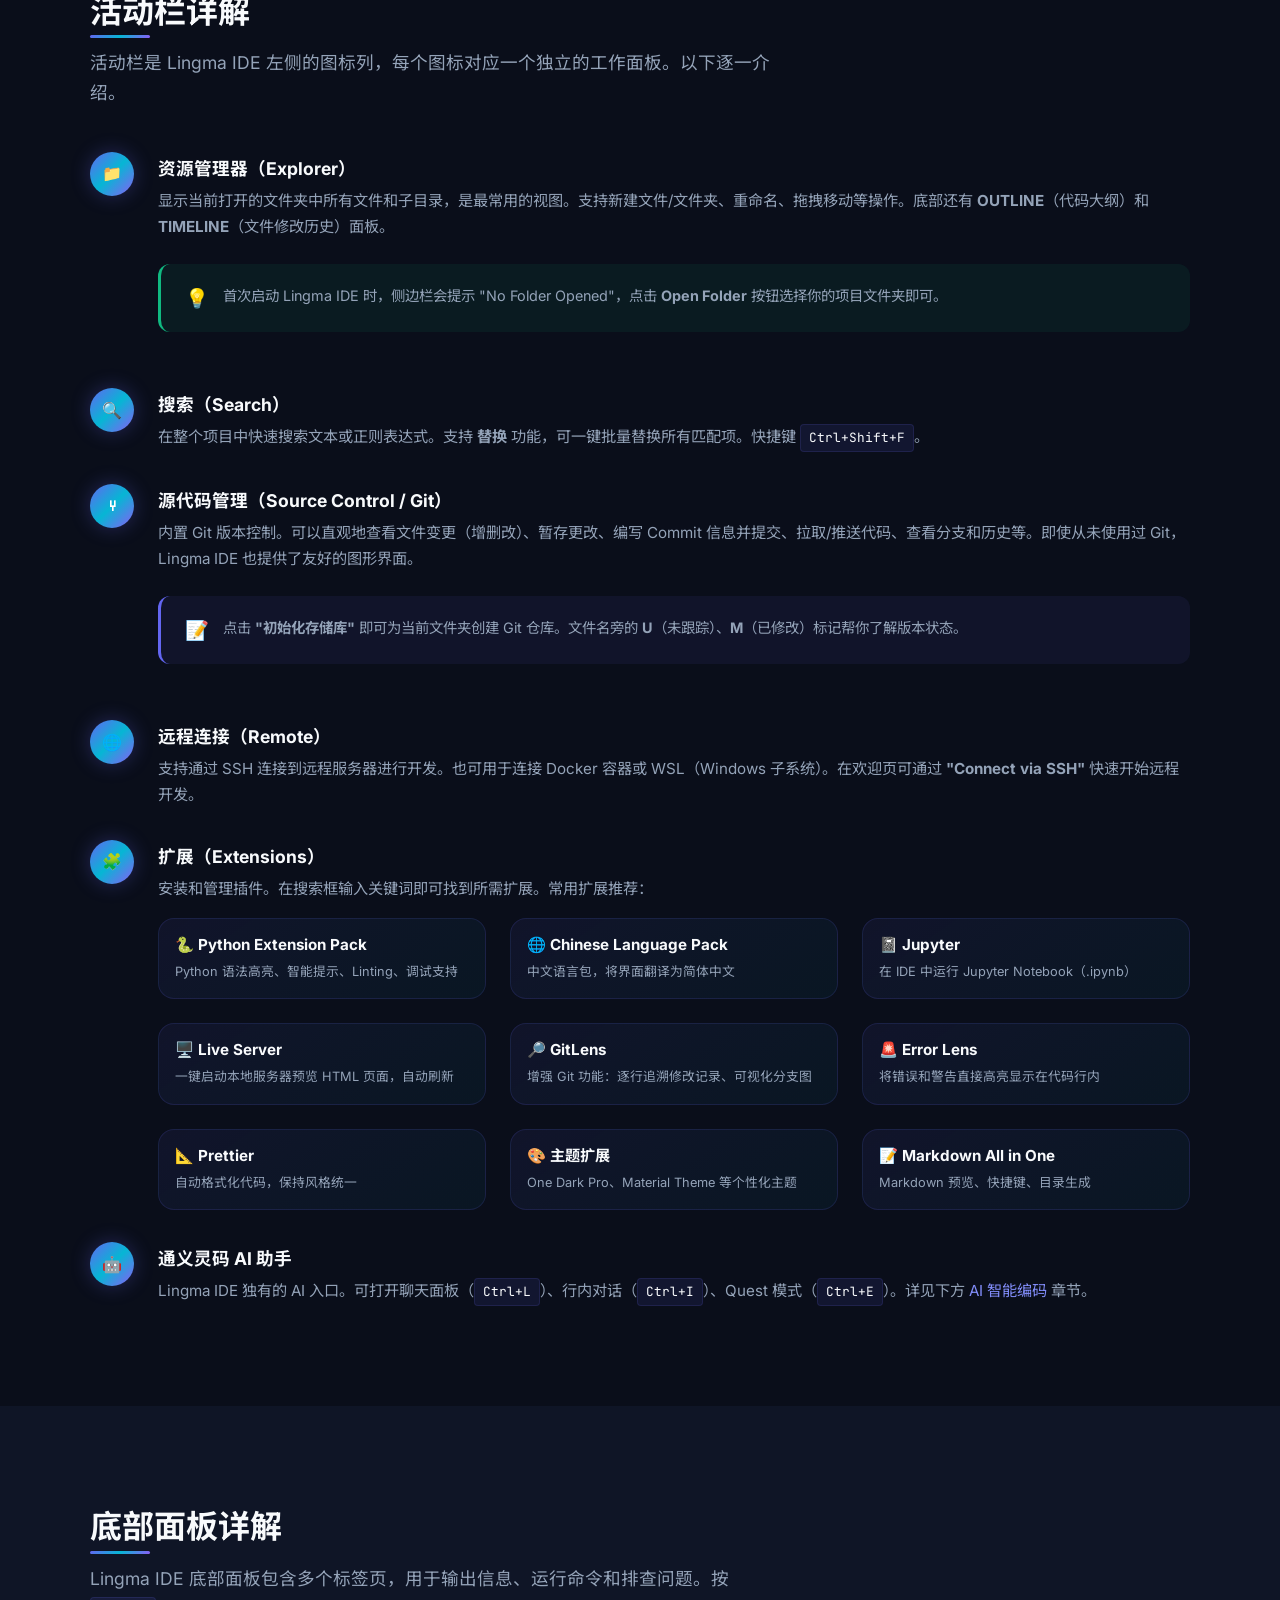
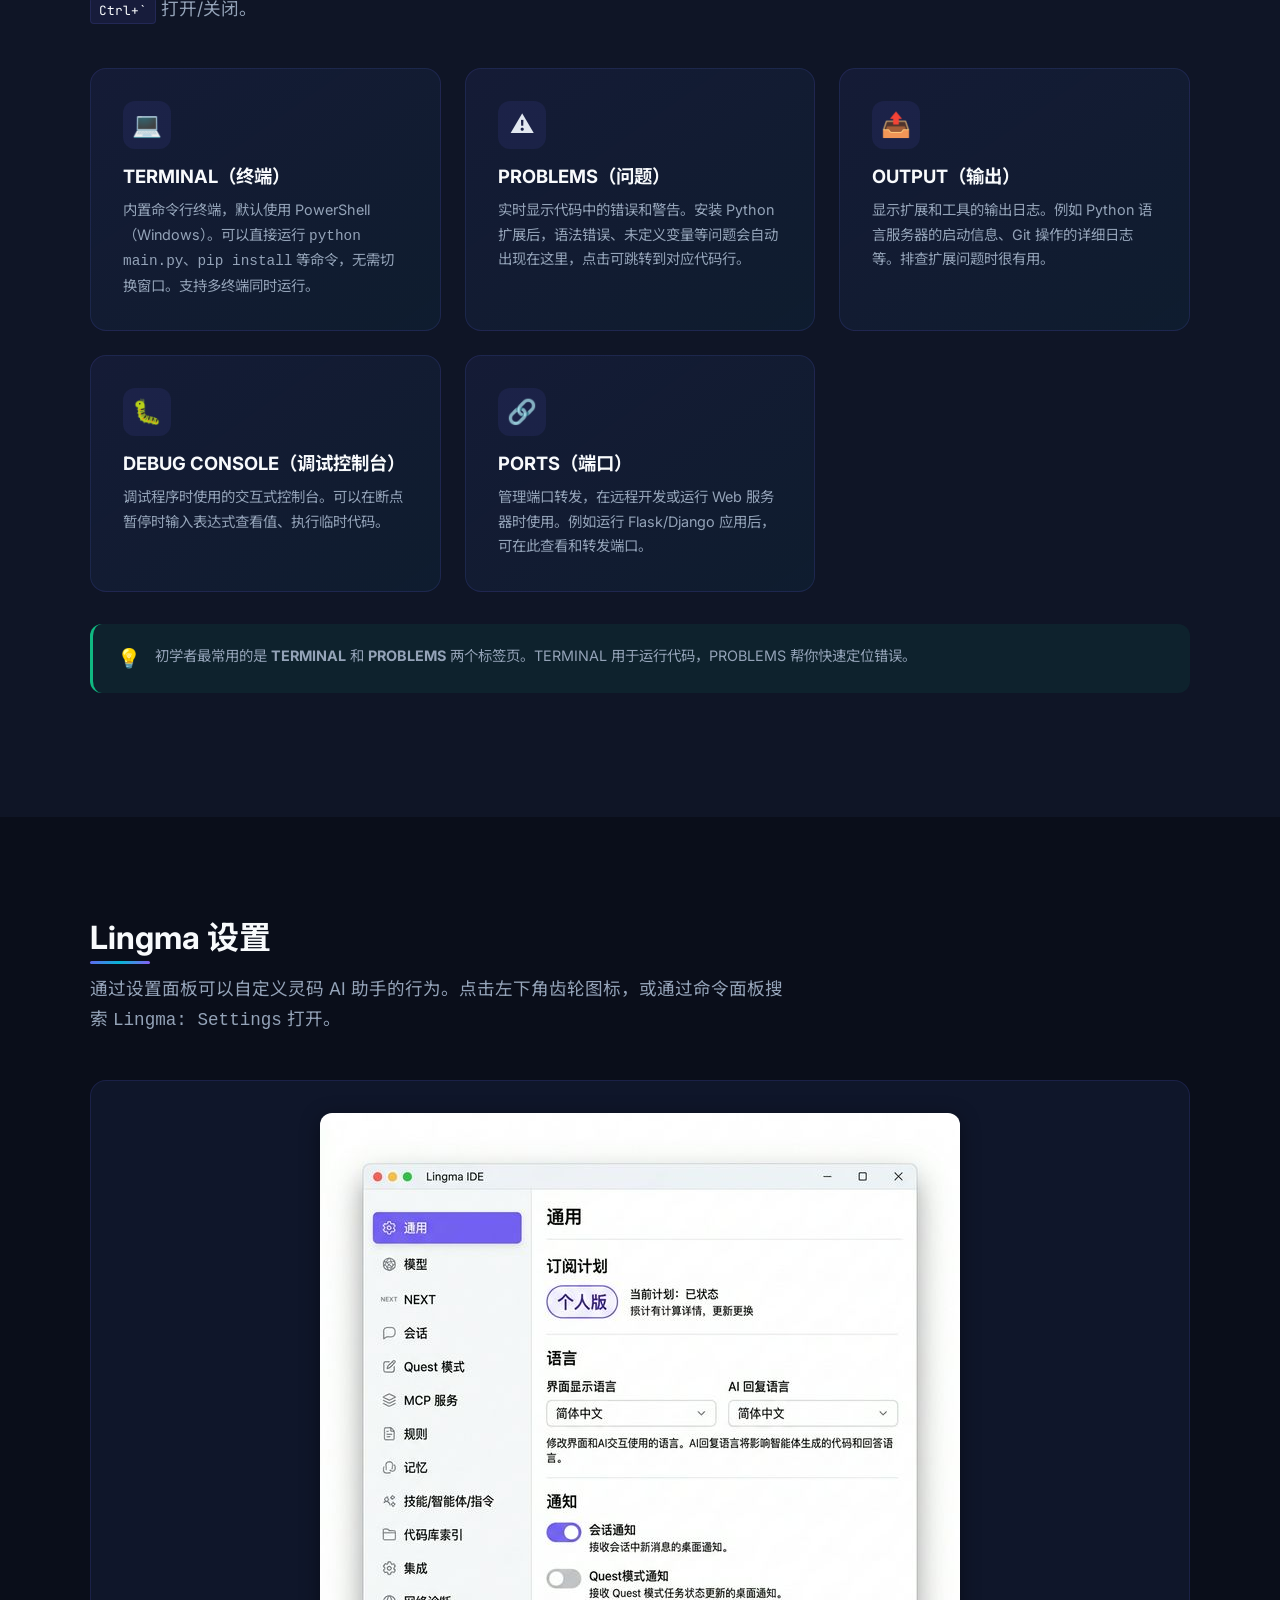
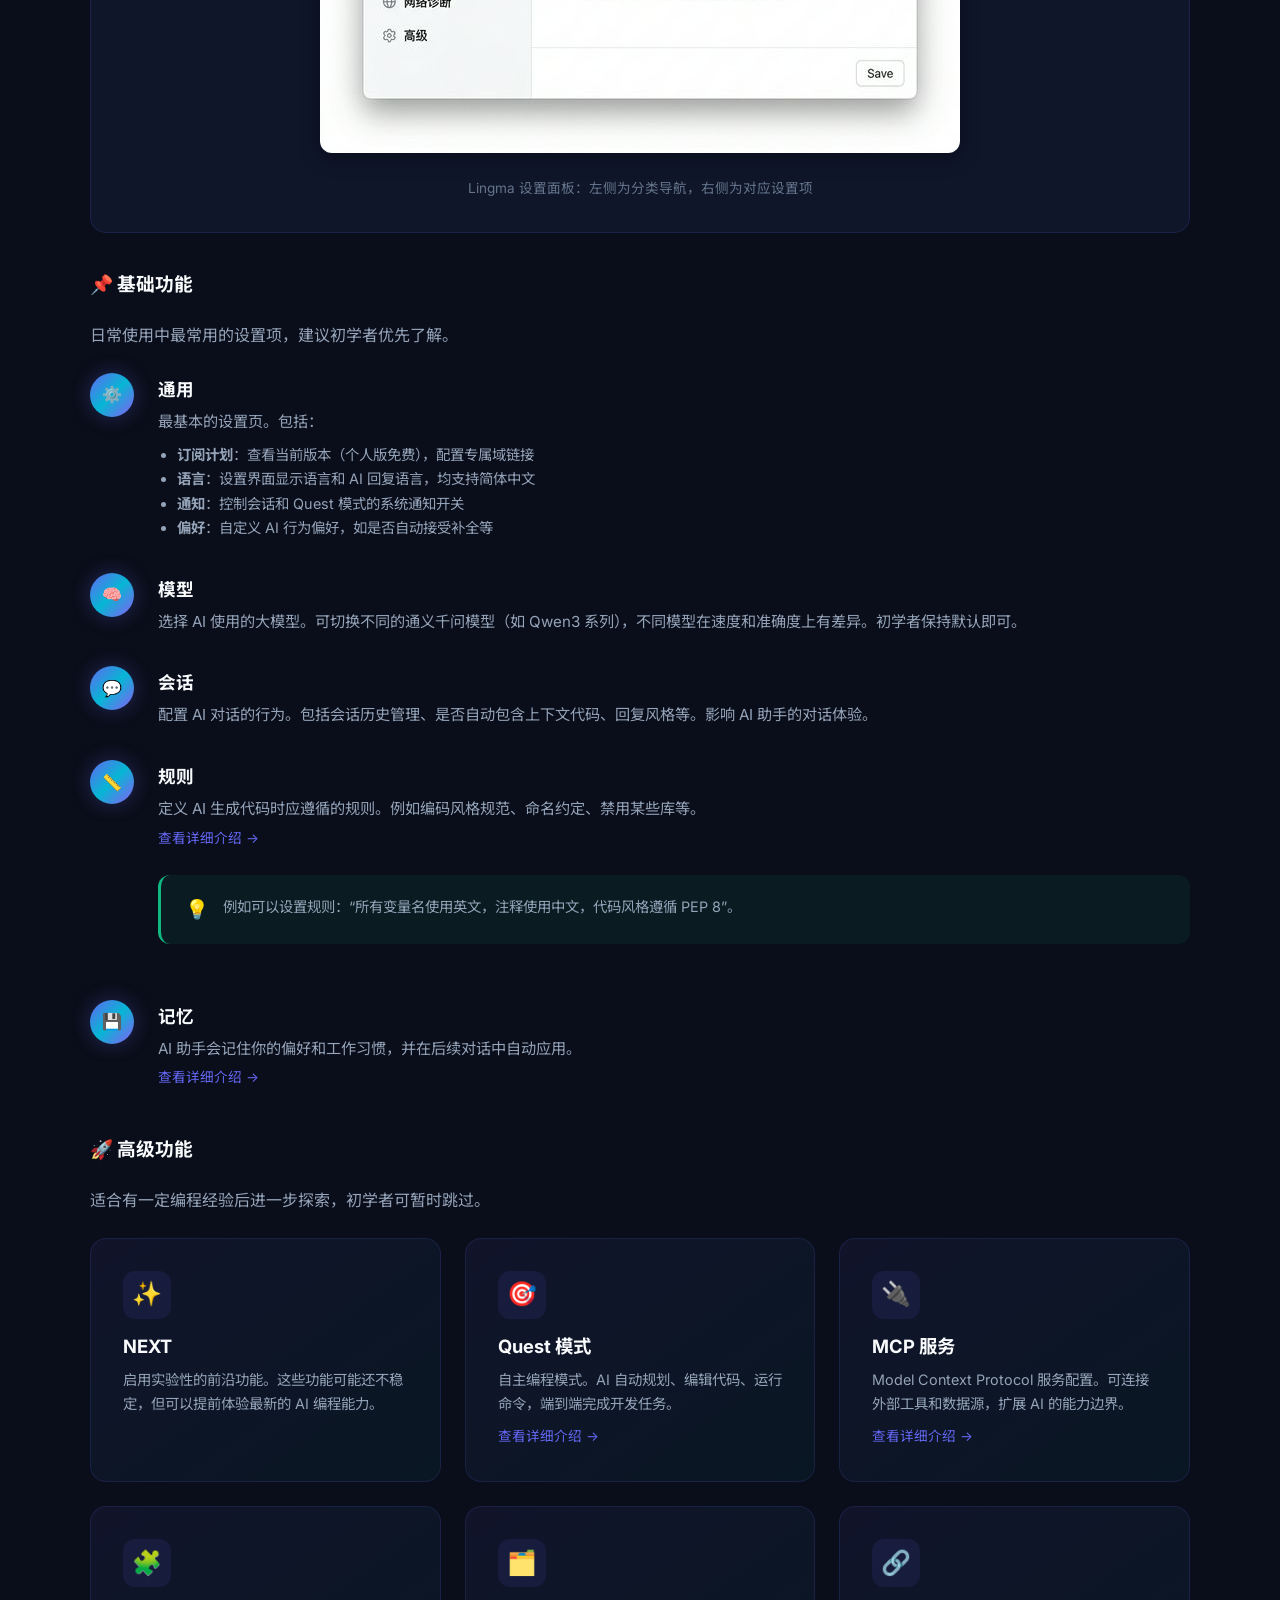
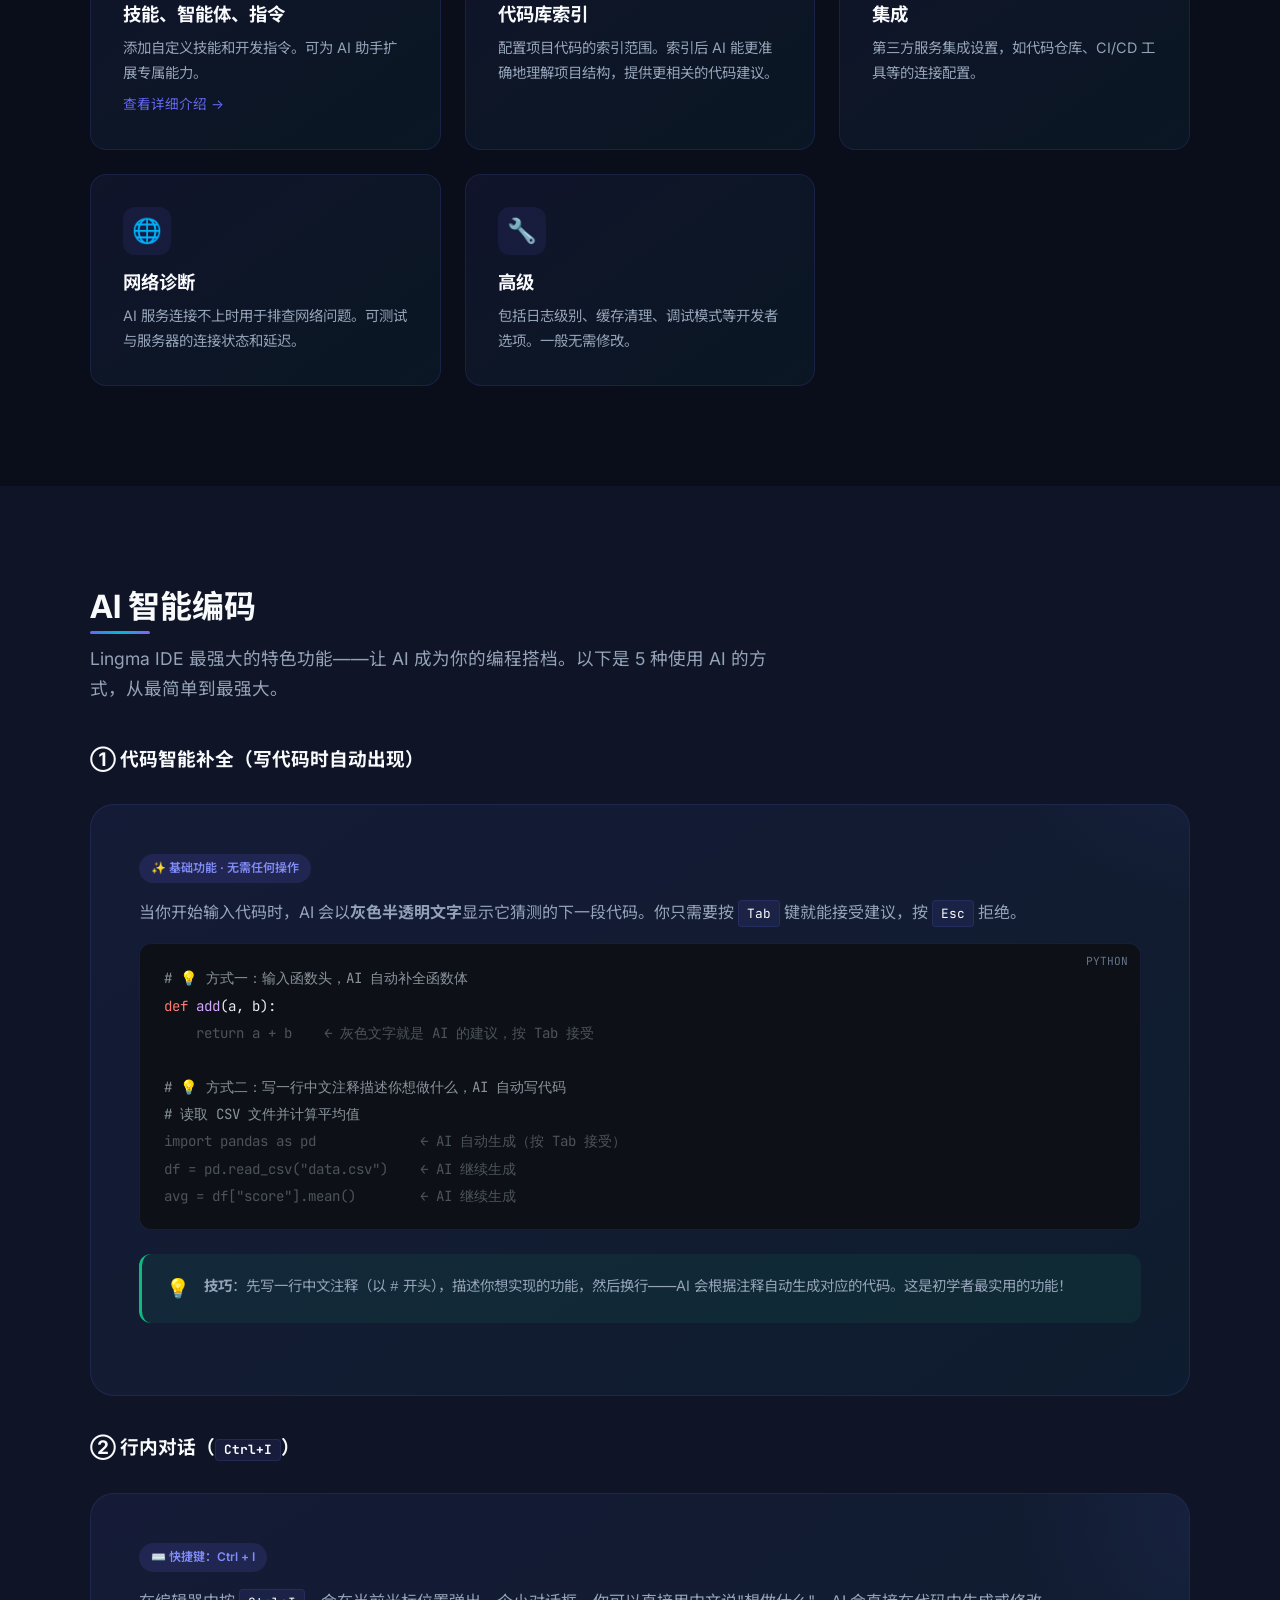
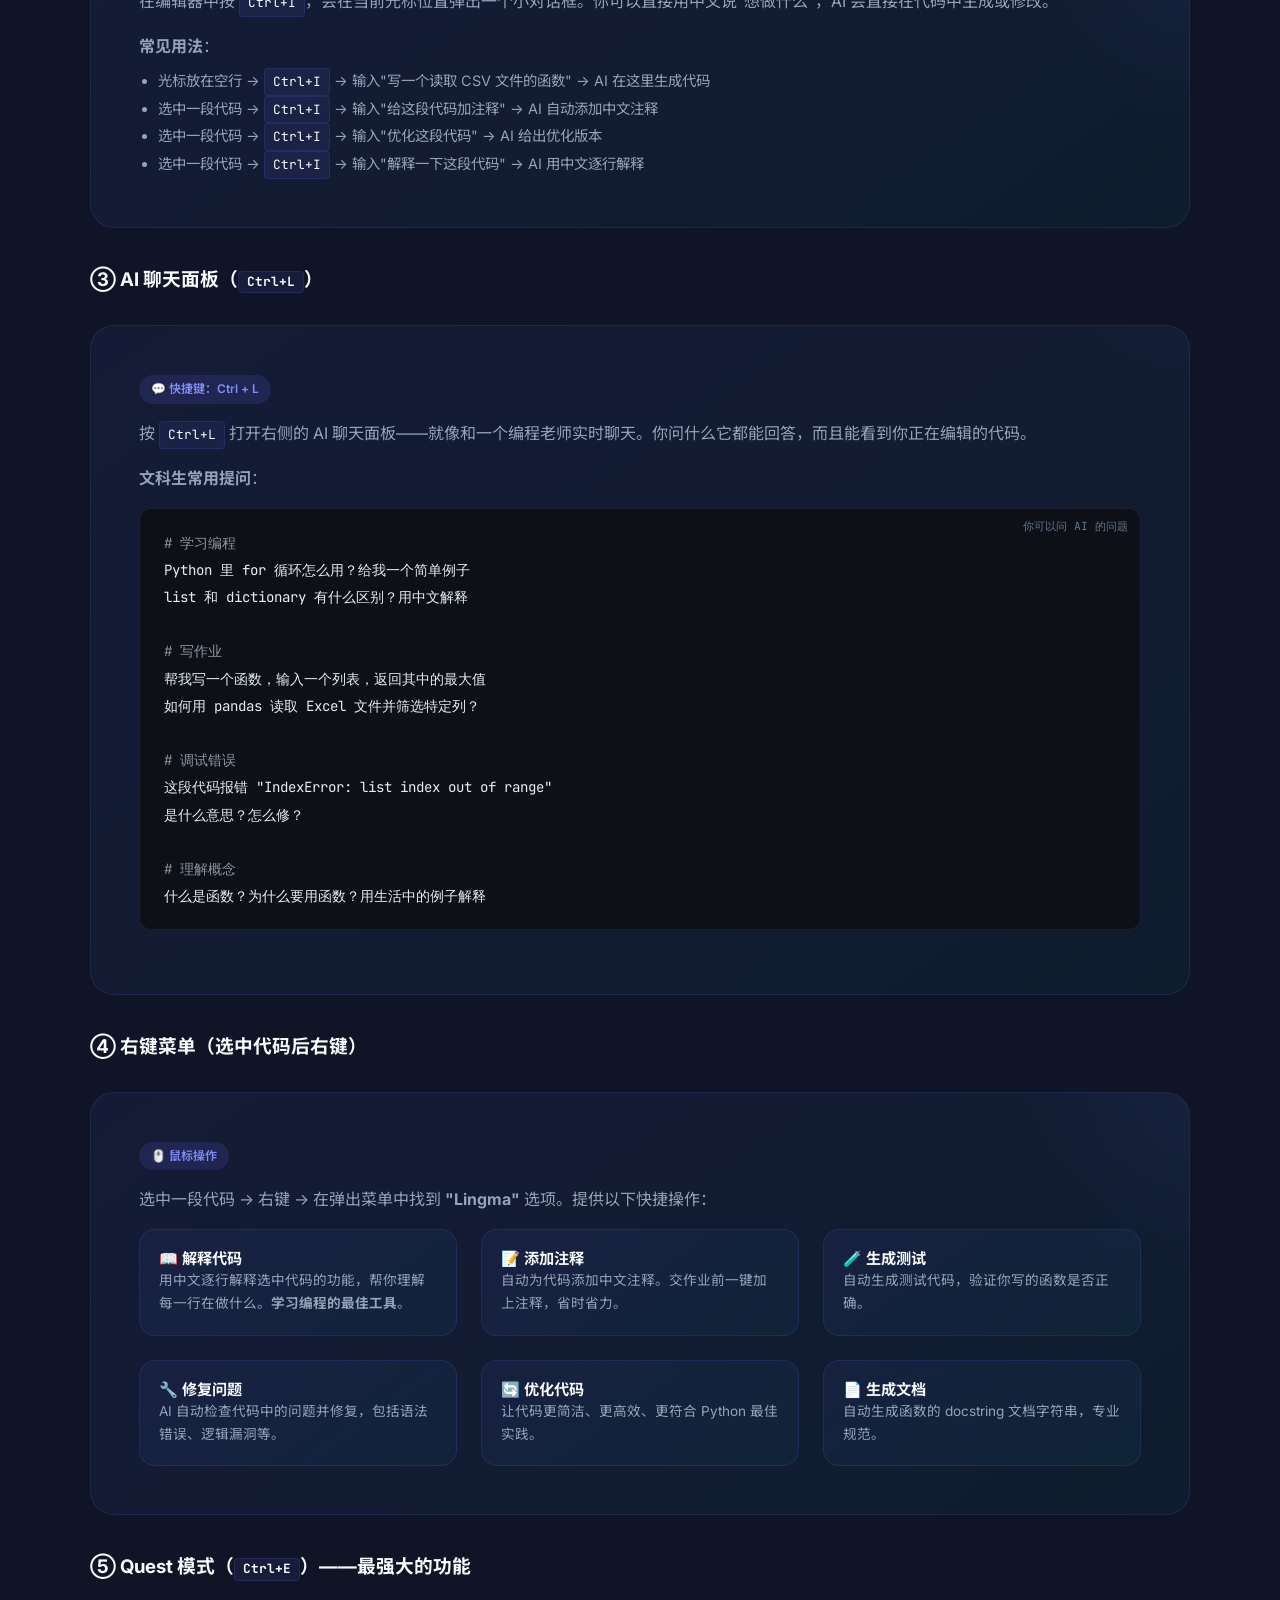
==== commit c29e215e: "chore: Jules code review for icgma/Lingma-Intro Co-authored-by: icgma <225036589+icgma@users.noreply" ====
--- a/index.html
+++ b/index.html
@@ -40,7 +40,7 @@
     <h1>欢迎使用 <span class="gradient-text">Lingma IDE</span></h1>
     <p class="tagline">阿里云通义灵码出品的 AI 原生集成开发环境，内置智能编码助手，让编程变得更简单、更高效。</p>
     <div class="hero-actions">
-      <a href="https://lingma.aliyun.com/download" target="_blank" class="btn btn-primary">⬇ 下载 Lingma IDE</a>
+      <a href="https://lingma.aliyun.com/download" target="_blank" rel="noopener noreferrer" class="btn btn-primary">⬇ 下载 Lingma IDE</a>
       <a href="#about" class="btn btn-outline">📖 开始学习</a>
     </div>
   </div>
@@ -115,7 +115,7 @@
         <div class="step-number">1</div>
         <div class="step-content">
           <h4>访问官网下载</h4>
-          <p>打开 <a href="https://lingma.aliyun.com/download" target="_blank">lingma.aliyun.com/download</a>，根据你的操作系统选择对应版本下载安装包。</p>
+          <p>打开 <a href="https://lingma.aliyun.com/download" target="_blank" rel="noopener noreferrer">lingma.aliyun.com/download</a>，根据你的操作系统选择对应版本下载安装包。</p>
         </div>
       </div>
       <div class="step-item">
@@ -400,7 +400,7 @@
         </ul>
         <div class="info-box note" style="margin-top:1rem">
           <span class="info-box-icon">📝</span>
-          <p>输入 <code>></code> 后搜索命令，移除 <code>></code> 则搜索文件名。支持模糊匹配。</p>
+          <p>输入 <code>&gt;</code> 后搜索命令，移除 <code>&gt;</code> 则搜索文件名。支持模糊匹配。</p>
         </div>
       </div>
     </div>
@@ -839,27 +839,27 @@
     <h2 class="section-title">延伸学习资源</h2>
     <p class="section-subtitle">想深入了解？这些官方资源能帮助你进一步掌握 Lingma IDE。</p>
     <div class="resource-grid">
-      <a href="https://lingma.aliyun.com/" target="_blank" class="resource-card">
+      <a href="https://lingma.aliyun.com/" target="_blank" rel="noopener noreferrer" class="resource-card">
         <div class="res-icon">🏠</div>
         <div class="res-text"><h4>通义灵码官网</h4><p>产品介绍、最新动态、下载入口</p></div>
       </a>
-      <a href="https://help.aliyun.com/zh/lingma/getting-started/lingma-ide-get-started" target="_blank" class="resource-card">
+      <a href="https://help.aliyun.com/zh/lingma/getting-started/lingma-ide-get-started" target="_blank" rel="noopener noreferrer" class="resource-card">
         <div class="res-icon">📖</div>
         <div class="res-text"><h4>官方快速入门文档</h4><p>详细的图文教程和操作指南</p></div>
       </a>
-      <a href="https://help.aliyun.com/zh/lingma/user-guide/" target="_blank" class="resource-card">
+      <a href="https://help.aliyun.com/zh/lingma/user-guide/" target="_blank" rel="noopener noreferrer" class="resource-card">
         <div class="res-icon">🤖</div>
         <div class="res-text"><h4>智能编码操作指南</h4><p>AI 功能的详细使用说明</p></div>
       </a>
-      <a href="https://marketplace.visualstudio.com/vscode" target="_blank" class="resource-card">
+      <a href="https://marketplace.visualstudio.com/vscode" target="_blank" rel="noopener noreferrer" class="resource-card">
         <div class="res-icon">🧩</div>
         <div class="res-text"><h4>VS Code 扩展市场</h4><p>下载更多语言支持和工具插件</p></div>
       </a>
-      <a href="https://help.aliyun.com/zh/lingma/user-guide/installation-and-login-guide/" target="_blank" class="resource-card">
+      <a href="https://help.aliyun.com/zh/lingma/user-guide/installation-and-login-guide/" target="_blank" rel="noopener noreferrer" class="resource-card">
         <div class="res-icon">🔑</div>
         <div class="res-text"><h4>安装与登录指南</h4><p>账号注册与登录的详细步骤</p></div>
       </a>
-      <a href="https://help.aliyun.com/zh/lingma/support/faq" target="_blank" class="resource-card">
+      <a href="https://help.aliyun.com/zh/lingma/support/faq" target="_blank" rel="noopener noreferrer" class="resource-card">
         <div class="res-icon">❓</div>
         <div class="res-text"><h4>常见问题 FAQ</h4><p>遇到问题？这里有答案</p></div>
       </a>
@@ -869,7 +869,7 @@
 
 <!-- ===== Footer ===== -->
 <footer class="footer">
-  <p>本指南为汕头大学《基础编程》课程教学资源，内容参考 <a href="https://help.aliyun.com/zh/lingma/" target="_blank">阿里云通义灵码官方文档</a>。</p>
+  <p>本指南为汕头大学《基础编程》课程教学资源，内容参考 <a href="https://help.aliyun.com/zh/lingma/" target="_blank" rel="noopener noreferrer">阿里云通义灵码官方文档</a>。</p>
   <p style="margin-top:0.5rem;opacity:0.6">&copy; 2026 STU CSS Lab</p>
 </footer>
 
